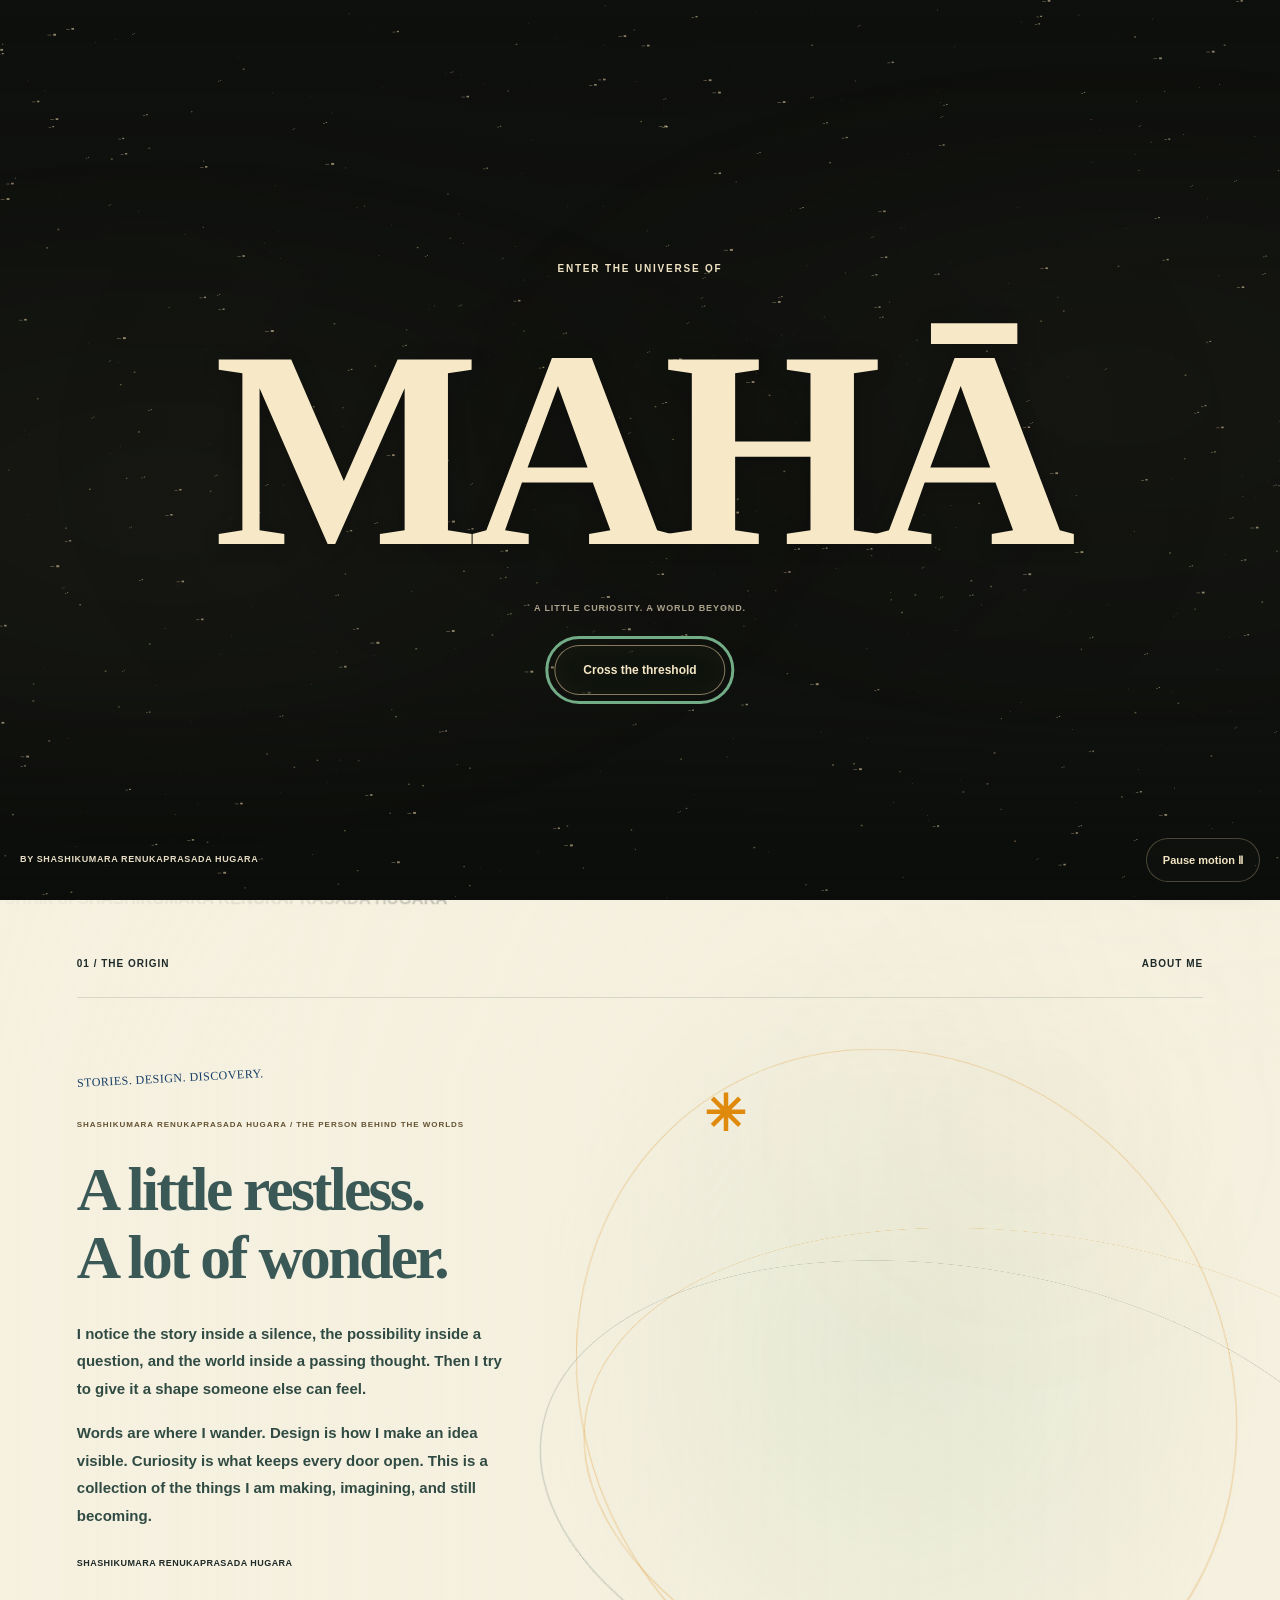
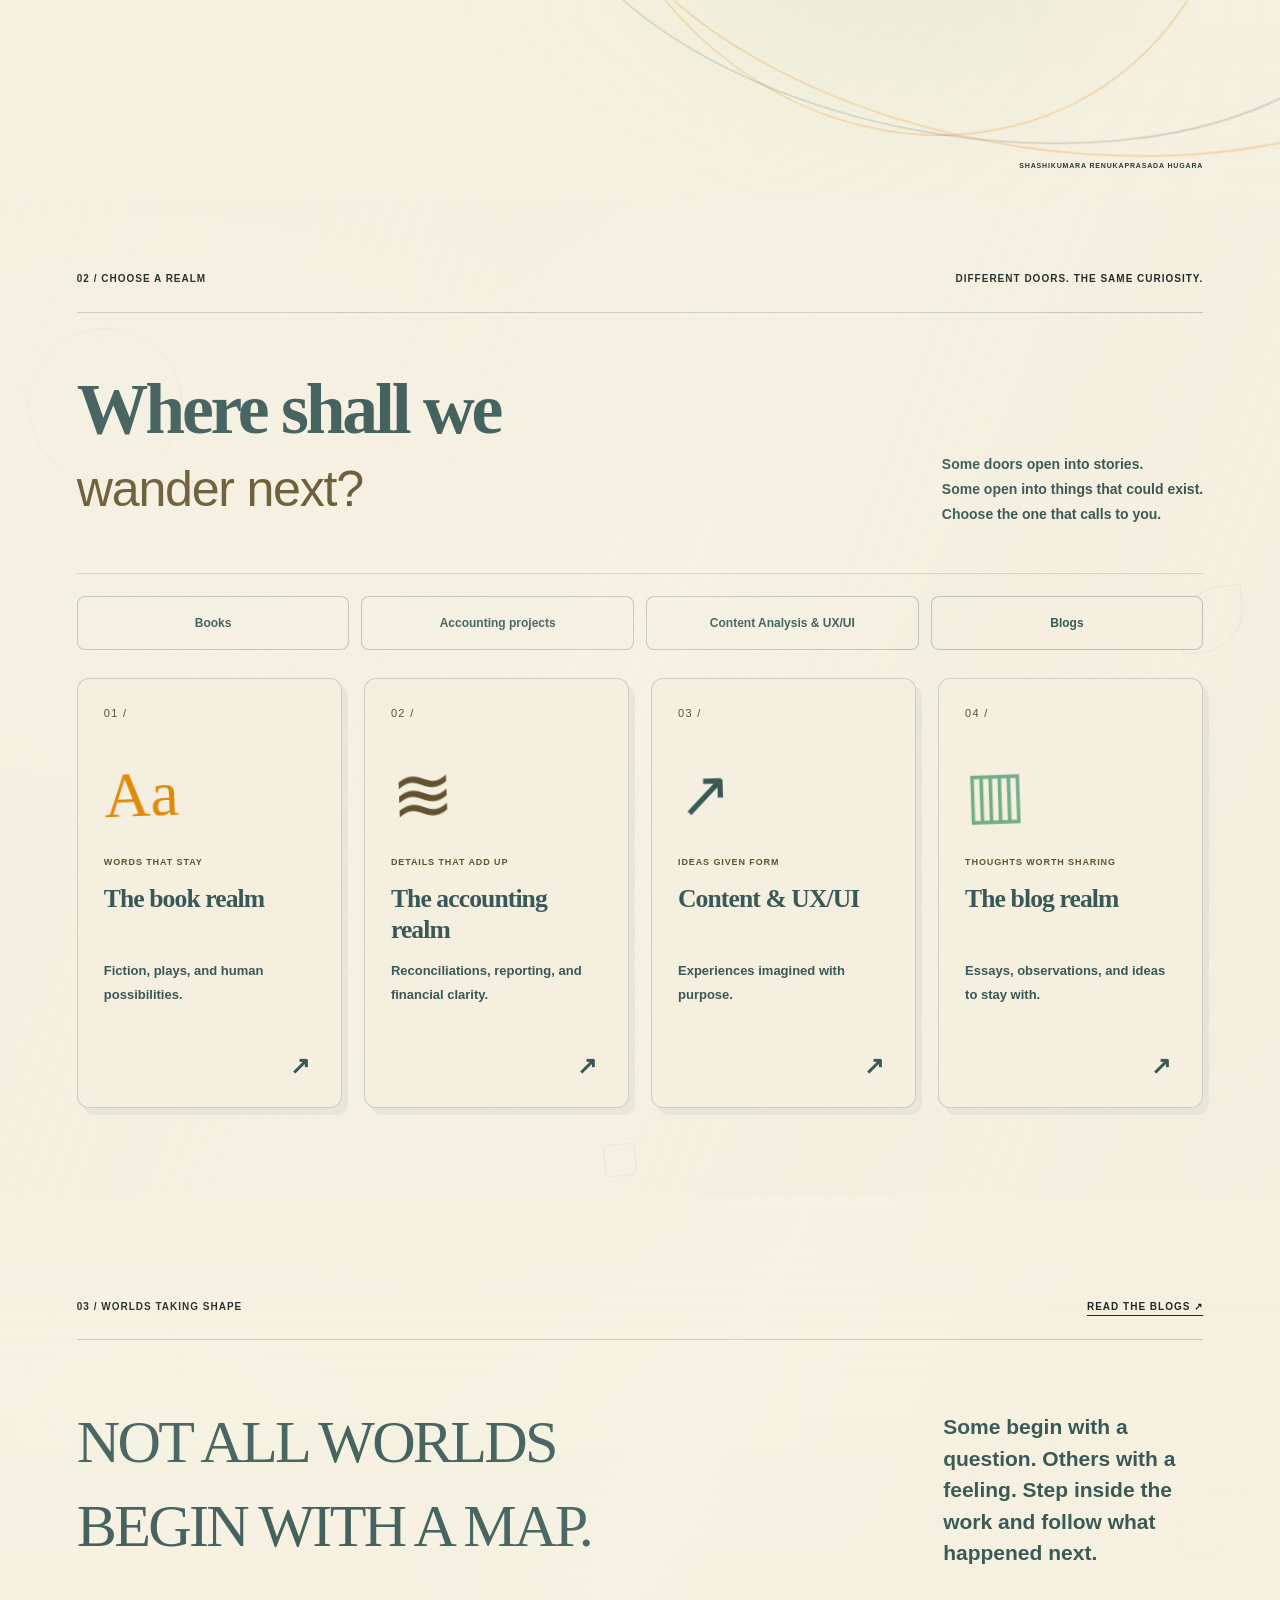
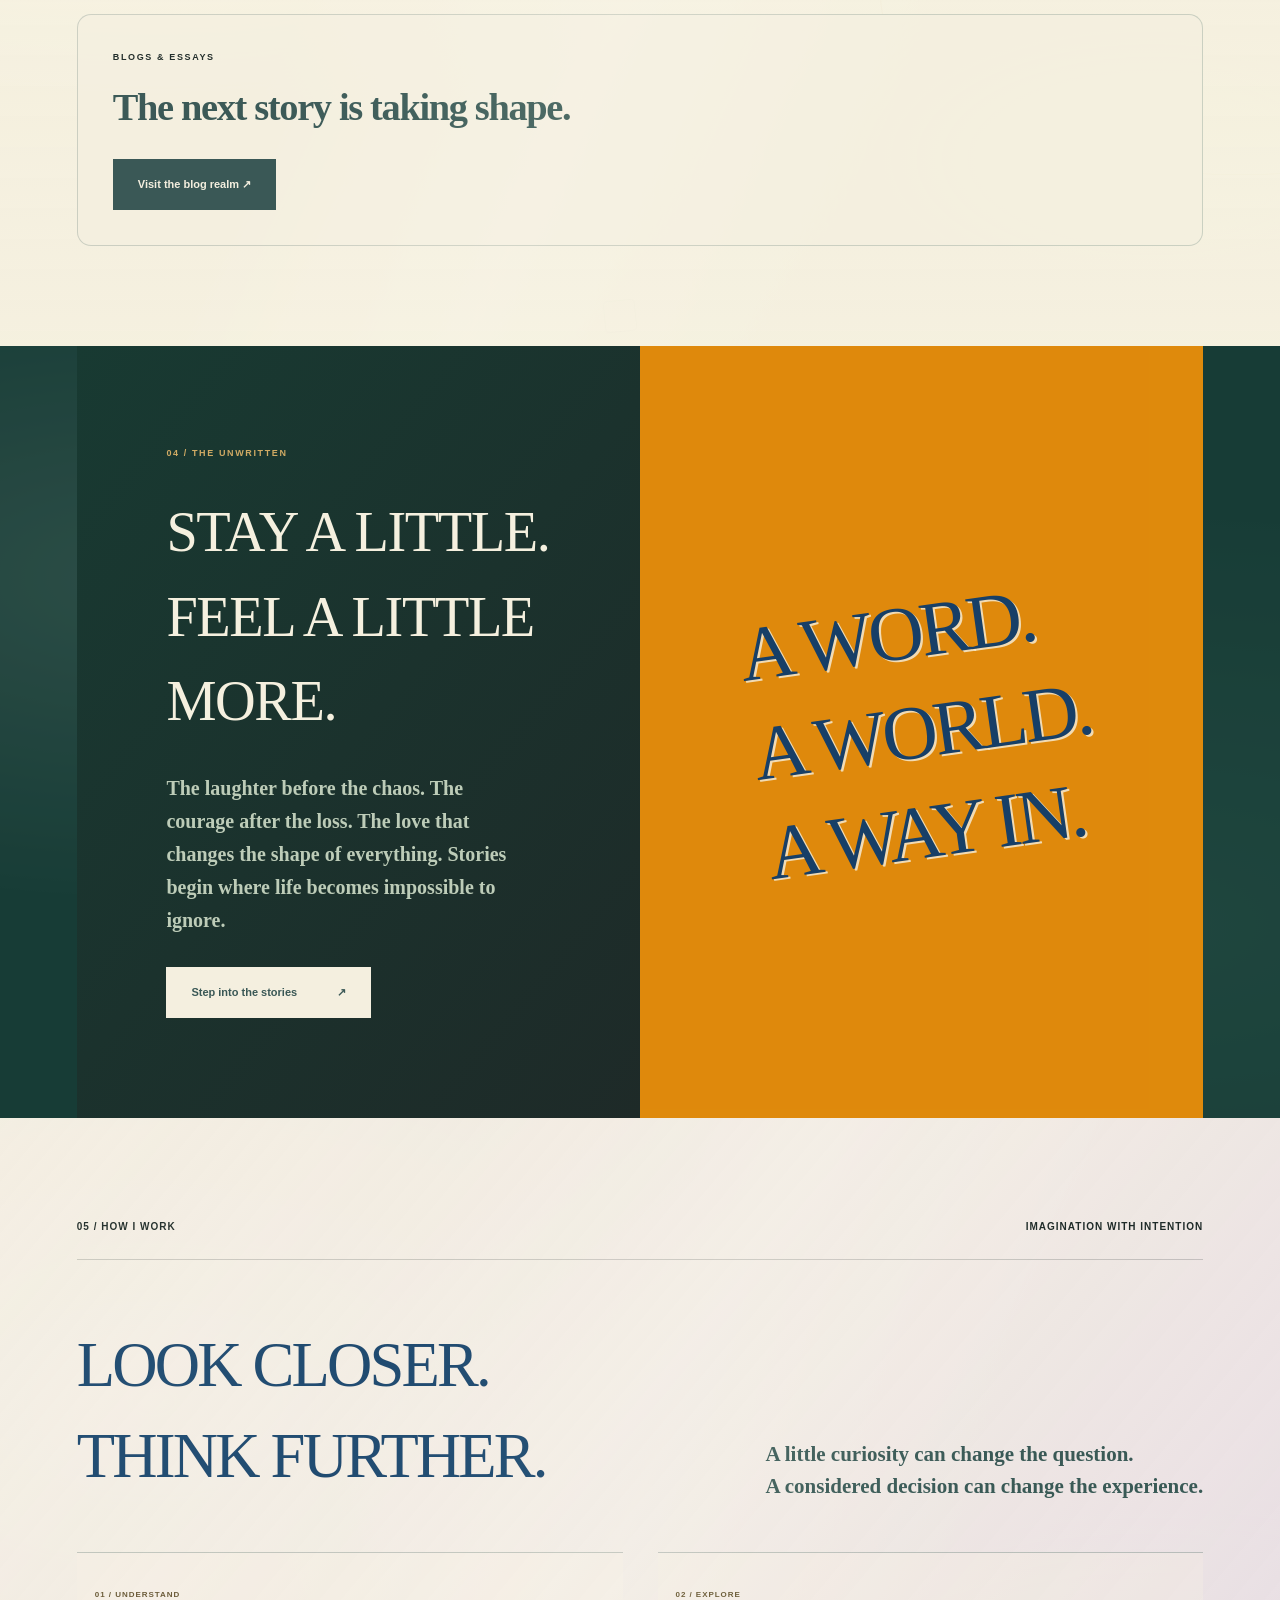
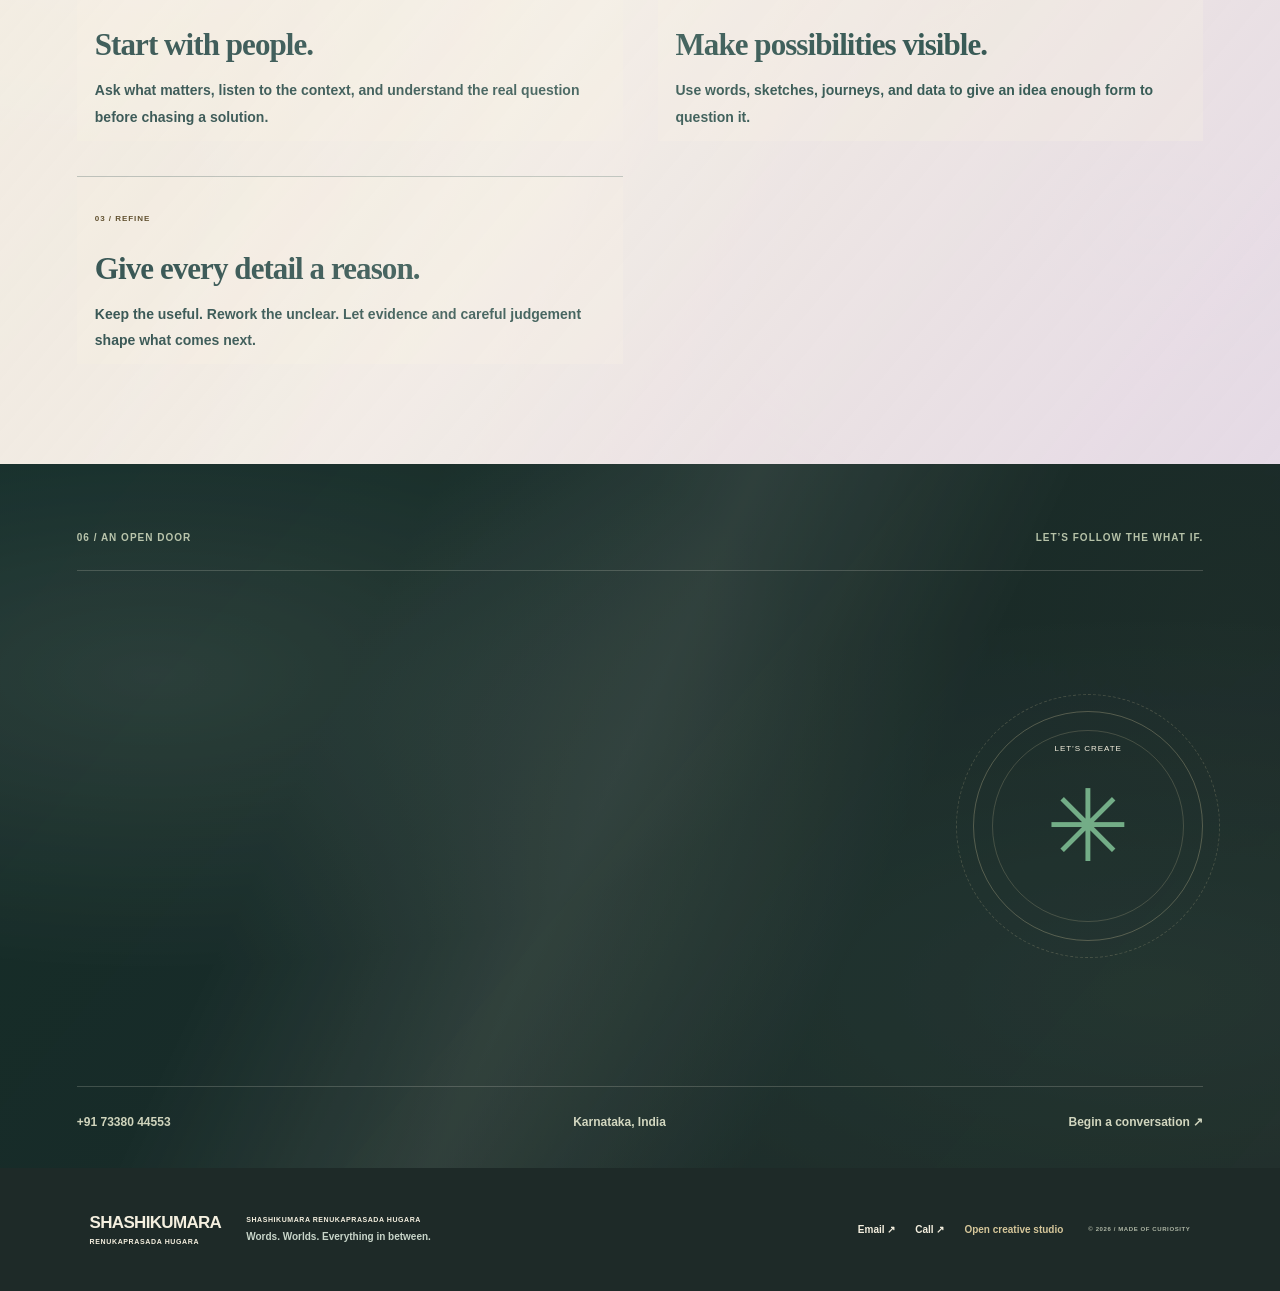
==== index.html @ 034eb995 "Upload my website" ====
<!doctype html><html lang="en"><head><meta charset="utf-8"><meta name="viewport" content="width=device-width,initial-scale=1"><title>SHASHIKUMARA RENUKAPRASADA HUGARA</title><meta name="description" content="Writing, product design and data explorations by SHASHIKUMARA RENUKAPRASADA HUGARA. Explore projects, fiction and the thinking behind them."><meta name="theme-color" content="#12282b"><meta property="og:title" content="SHASHIKUMARA RENUKAPRASADA HUGARA"><meta property="og:description" content="Stories, considered experiences, and a curious perspective. Explore the work of SHASHIKUMARA RENUKAPRASADA HUGARA."><meta property="og:type" content="website"><link rel="icon" href="assets/mark.svg" type="image/svg+xml"><link rel="stylesheet" href="style.css?v=30"><link rel="stylesheet" href="revision.css?v=30"><link rel="stylesheet" href="immersive.css?v=30"><link rel="stylesheet" href="cinematic.css?v=30"><link rel="stylesheet" href="art-direction.css?v=30"><link rel="preload" href="assets/Knewave-Regular.ttf" as="font" type="font/ttf" crossorigin><script src="data.js?v=30" defer></script><script src="app.js?v=30" defer></script><script src="immersive.js?v=30" defer></script><script src="cinematic.js?v=30" defer></script><script src="art-direction.js?v=30" defer></script><script type="application/ld+json">{"@context":"https://schema.org","@type":"Person","name":"Shashikumara Renukaprasada Hugara","email":"shashikumarrh9945@gmail.com","telephone":"+917338044553","address":{"@type":"PostalAddress","addressRegion":"Karnataka","addressCountry":"IN"},"knowsAbout":["Writing","Product design","Data analytics"]}</script><link rel="stylesheet" href="drift.css?v=30"><script src="drift.js?v=30" defer></script><link rel="stylesheet" href="requested-type.css?v=30"><link rel="stylesheet" href="responsive.css?v=30"><link rel="stylesheet" href="entry.css?v=30"><script src="page-motion.js?v=30" defer></script><link rel="stylesheet" href="accounting.css?v=30"><link rel="stylesheet" href="final-polish.css?v=30"></head><body data-view="home">
<section id="entrance" class="entry-screen" role="dialog" aria-modal="true" aria-labelledby="entrance-title"><div class="entry-art" data-image="entranceScene" aria-hidden="true"></div><div class="entry-shade" aria-hidden="true"></div><div class="entry-mist mist-left" aria-hidden="true"></div><div class="entry-mist mist-right" aria-hidden="true"></div><canvas id="sand-drift" aria-hidden="true"></canvas><div class="entry-copy"><p class="entry-eyebrow">ENTER THE UNIVERSE OF</p><div class="entry-title-stage"><h2 id="entrance-title">MAHĀ</h2></div><p class="entry-whisper">A LITTLE CURIOSITY. A WORLD BEYOND.</p><button id="enter-site" type="button">Cross the threshold</button></div><div class="entry-hud" hidden><button id="flight-skip" type="button">Skip entrance</button></div><div class="entry-footer"><span>BY SHASHIKUMARA RENUKAPRASADA HUGARA</span><button id="entrance-motion" type="button" aria-pressed="false">Pause motion</button></div></section><div class="journey-progress" aria-hidden="true"><i></i></div><a class="skip" href="#main">Skip to content</a>
<header class="navigation"><a class="brand personal-brand" href="./" aria-label="Shashikumara home"><span>SHASHIKUMARA</span><span>RENUKAPRASADA HUGARA</span></a><nav aria-label="Main navigation"><a href="./#origin">The origin</a><a href="work.html">Universe of work <span aria-hidden="true">↗</span></a><a href="./#gallery">My approach</a></nav><a class="nav-contact" href="mailto:shashikumarrh9945@gmail.com">Let’s create <span aria-hidden="true">↗</span></a><button class="menu-toggle" aria-label="Open navigation" aria-expanded="false">☰</button></header>
<main id="main">
<div id="home-view">
<section class="threshold personal-hero" aria-labelledby="hero-title"><div class="background-scene"><div class="background-layer hero-wave" data-image="waves" style="background-image:url(assets/blue-waves.webp)"></div><div class="background-layer hero-sun" data-image="sun" style="background-image:url(assets/blue-circle-transparent.webp)"></div><div class="hero-paper"></div><div class="sea-swell swell-a" aria-hidden="true"></div><div class="sea-swell swell-b" aria-hidden="true"></div><div class="sea-swell swell-c" aria-hidden="true"></div></div><div class="hero-topline"><span>THE CREATIVE PRACTICE OF</span><span>KARNATAKA, INDIA / OPEN TO POSSIBILITIES</span></div><div class="hero-title-wrap"><p class="eyebrow" data-text="heroEyebrow"></p><h1 id="hero-title"><span data-text="heroLine"></span><em data-text="heroItalic"></em></h1><p class="hero-note" data-text="heroNote"></p><div class="hero-actions"><a class="button" href="work.html">Explore my work <span aria-hidden="true">↗</span></a><a class="hero-about" href="#origin">The person behind it →</a></div></div><div class="hero-margin-note">WORDS. WORLDS.<br>EVERYTHING IN BETWEEN.</div><div class="hero-bottom"><p>A PERSONAL SPACE FOR IDEAS WITH PURPOSE.</p><button id="motion" aria-pressed="false">Pause motion Ⅱ</button><span>SCROLL TO DISCOVER ↓</span></div></section>
<div id="sections">
<section id="origin" class="origin section" data-section="origin"><div class="section-label"><span>01 / THE ORIGIN</span><span>ABOUT ME</span></div><div class="origin-grid"><figure class="portrait-composition reveal"><div class="portrait-disc"></div><div class="portrait-dream" aria-hidden="true"></div><div class="portrait-gloss" aria-hidden="true"></div><div class="portrait-prism" aria-hidden="true"></div><div class="portrait-aura" aria-hidden="true"></div><div class="portrait-screen-shade" aria-hidden="true"></div><div class="portrait-screen-glow" aria-hidden="true"></div><span class="portrait-coordinate" aria-hidden="true">STILL CURIOUS.<br>ALWAYS BECOMING.</span><div class="portrait-orbit orbit-a" aria-hidden="true"></div><div class="portrait-orbit orbit-b" aria-hidden="true"></div><span class="portrait-satellite satellite-a" aria-hidden="true">✳</span><picture class="portrait-responsive"><img data-image="portrait" src="assets/about-preview.webp" alt="Portrait of SHASHIKUMARA RENUKAPRASADA HUGARA" width="1733" height="907" loading="lazy"></picture><figcaption>SHASHIKUMARA RENUKAPRASADA HUGARA</figcaption></figure><div class="origin-copy reveal"><span class="origin-side-note" aria-hidden="true">STORIES. DESIGN. DISCOVERY.</span><p class="tiny">SHASHIKUMARA RENUKAPRASADA HUGARA / THE PERSON BEHIND THE WORLDS</p><h2 data-text="originTitle">One person.<br>Many possible worlds.</h2><p data-text="originBody"></p><p data-text="originSecond"></p><div class="signature">SHASHIKUMARA RENUKAPRASADA HUGARA</div></div></div></section>
<section id="portals" class="portals section" data-section="portals"><div class="scene-motes" aria-hidden="true"><i></i><i></i><i></i></div><div class="background-layer portal-scenery" data-image="categoryCanopy" style="background-image:url(assets/canopy-final.webp)" aria-hidden="true"></div><div class="section-label"><span>02 / CHOOSE A REALM</span><span>DIFFERENT DOORS. THE SAME CURIOSITY.</span></div><div class="portals-intro reveal"><h2>Where shall we<br><em>wander next?</em></h2><p>Some doors open into stories.<br>Some open into things that could exist.<br>Choose the one that calls to you.</p></div><nav class="accounting-breadcrumb category-navigation" aria-label="Project categories"><a href="books.html">Books</a><a href="accounting.html">Accounting projects</a><a href="content-analysis.html">Content Analysis & UX/UI</a><a href="blogs.html">Blogs</a></nav><div class="portal-grid"><a class="portal portal-words reveal" href="books.html"><span class="portal-no">01 /</span><span class="portal-glyph" aria-hidden="true">Aa</span><div><small>WORDS THAT STAY</small><h3>The book realm</h3><p>Fiction, plays, and human possibilities.</p></div><span class="portal-arrow" aria-hidden="true">↗</span></a><a class="portal portal-accounting reveal" href="accounting.html"><span class="portal-no">02 /</span><span class="portal-glyph" aria-hidden="true">≋</span><div><small>DETAILS THAT ADD UP</small><h3>The accounting realm</h3><p>Reconciliations, reporting, and financial clarity.</p></div><span class="portal-arrow" aria-hidden="true">↗</span></a><a class="portal portal-products reveal" href="content-analysis.html"><span class="portal-no">03 /</span><span class="portal-glyph" aria-hidden="true">↗</span><div><small>IDEAS GIVEN FORM</small><h3>Content & UX/UI</h3><p>Experiences imagined with purpose.</p></div><span class="portal-arrow" aria-hidden="true">↗</span></a><a class="portal portal-data reveal" href="blogs.html"><span class="portal-no">04 /</span><span class="portal-glyph" aria-hidden="true">▥</span><div><small>THOUGHTS WORTH SHARING</small><h3>The blog realm</h3><p>Essays, observations, and ideas to stay with.</p></div><span class="portal-arrow" aria-hidden="true">↗</span></a></div></section>
<section id="featured" class="featured section" data-section="featured"><div class="scene-motes" aria-hidden="true"><i></i><i></i><i></i></div><div class="background-layer feature-scenery" data-image="waves" style="background-image:url(assets/blue-waves.webp)" aria-hidden="true"></div><div class="scene-orbit" aria-hidden="true"></div><div class="section-label"><span>03 / WORLDS TAKING SHAPE</span><a href="blogs.html">READ THE BLOGS ↗</a></div><div class="featured-title reveal"><h2 data-text="workTitle"></h2><p data-text="workIntro"></p></div><div id="featured-grid" class="featured-grid"></div></section>
<section id="writing" class="writing section" data-section="writing"><div class="writing-text reveal"><p class="eyebrow">04 / THE UNWRITTEN</p><h2 data-text="writingTitle"></h2><p data-text="writingBody"></p><a class="button button-light" href="books.html">Step into the stories <span aria-hidden="true">↗</span></a></div><div class="writing-art" aria-hidden="true"><div class="background-layer writing-scenery" data-image="yellow" style="background-image:url(assets/yellow-lines.webp)"></div><div class="writing-words">A WORD.<br>A WORLD.<br>A WAY IN.</div></div></section>
<section id="gallery" class="gallery section practice" data-section="gallery"><div class="background-layer practice-scenery" data-image="purple" style="background-image:url(assets/purple-contours.webp)" aria-hidden="true"></div><div class="section-label"><span>05 / HOW I WORK</span><span>IMAGINATION WITH INTENTION</span></div><div class="gallery-title reveal"><h2>LOOK CLOSER.<br>THINK FURTHER.</h2><p>A little curiosity can change the question.<br>A considered decision can change the experience.</p></div><div class="practice-grid"><article><span>01 / UNDERSTAND</span><h3>Start with people.</h3><p>Ask what matters, listen to the context, and understand the real question before chasing a solution.</p></article><article><span>02 / EXPLORE</span><h3>Make possibilities visible.</h3><p>Use words, sketches, journeys, and data to give an idea enough form to question it.</p></article><article><span>03 / REFINE</span><h3>Give every detail a reason.</h3><p>Keep the useful. Rework the unclear. Let evidence and careful judgement shape what comes next.</p></article></div></section>
<section id="contact" class="contact section" data-section="contact"><div class="background-layer contact-scenery" data-image="green" style="background-image:url(assets/green-contours.webp)" aria-hidden="true"></div><div class="contact-light" aria-hidden="true"></div><div class="section-label"><span>06 / AN OPEN DOOR</span><span>LET’S FOLLOW THE WHAT IF.</span></div><div class="contact-main"><div class="reveal"><h2 data-text="contactTitle"></h2><p data-text="contactBody"></p><a class="contact-email" href="mailto:shashikumarrh9945@gmail.com">shashikumarrh9945@gmail.com <span aria-hidden="true">↗</span></a></div><div class="contact-compass" aria-hidden="true"><span>LET’S CREATE</span><i></i><b>✳</b></div></div><div class="contact-details"><a href="tel:+917338044553">+91 73380 44553</a><span>Karnataka, India</span><a href="mailto:shashikumarrh9945@gmail.com?subject=Let%27s%20create%20something">Begin a conversation ↗</a></div></section>
</div></div>
<div id="work-view" hidden><section class="work-intro section"><div class="scene-motes" aria-hidden="true"><i></i><i></i><i></i></div><div class="background-layer work-sky" data-image="purple" style="background-image:url(assets/purple-contours.webp)" aria-hidden="true"></div><div class="work-orbit" aria-hidden="true"></div><a class="back-link" href="./">← Back to the universe</a><p class="eyebrow">THE UNIVERSE OF WORK</p><h1>A constellation<br>of <em>possibilities.</em></h1><p>Follow an idea from its first question to the world it could become.</p><div class="filters" role="group" aria-label="Filter work"><button data-filter="all" aria-pressed="true">All work <span id="work-count">09</span></button><button data-filter="product" aria-pressed="false">Product & design</button><button data-filter="writing" aria-pressed="false">Writing & content</button><button data-filter="accounting" aria-pressed="false">Accounting</button><button data-filter="data" aria-pressed="false">Data</button></div><p class="work-status" role="status" id="work-status"></p></section><div class="work-field"><div class="background-layer work-landscape" data-image="green" style="background-image:url(assets/green-contours.webp)" aria-hidden="true"></div><div class="all-projects section" id="all-projects"></div></div><section class="work-outro section"><div class="scene-motes" aria-hidden="true"><i></i><i></i><i></i></div><div class="background-layer outro-scenery" data-image="waves" style="background-image:url(assets/blue-waves.webp)" aria-hidden="true"></div><p>EVERY FINISHED THING WAS ONCE A WHAT IF.</p><h2>What shall we<br><em>make next?</em></h2><a class="button" href="mailto:shashikumarrh9945@gmail.com">Let’s talk ↗</a></section></div>
</main>
<footer><a class="brand personal-brand" href="./"><span>SHASHIKUMARA</span><span>RENUKAPRASADA HUGARA</span></a><p>SHASHIKUMARA RENUKAPRASADA HUGARA<br><span>Words. Worlds. Everything in between.</span></p><div><a href="mailto:shashikumarrh9945@gmail.com">Email ↗</a><a href="tel:+917338044553">Call ↗</a><button id="studio-open">Open creative studio</button></div><small>© <span id="year">2026</span> / MADE OF CURIOSITY</small></footer>
<div class="studio-launch"><button id="edit-launch" aria-label="Open website editor">✳ <span>Creative studio</span></button></div>
<aside id="studio" hidden aria-labelledby="studio-title"><div class="studio-header"><div><small>YOUR PERSONAL EDITING SPACE</small><h2 id="studio-title">Creative studio</h2></div><button id="studio-close" aria-label="Close editor">×</button></div><p class="studio-note">Changes are saved in this browser only. Download the website ZIP to publish them everywhere. Visitors can only change their own local view.</p><div class="studio-tabs" role="group" aria-label="Editor controls"><button data-panel="accounting">Cards · add & edit</button><button data-panel="content" class="selected">Content</button><button data-panel="layout">Layout</button><button data-panel="style">Style</button></div><div class="studio-panel" data-panel-body="accounting" hidden><h3 id="cards-panel-title">Add & edit cards</h3><p>All cards for this page appear below. Edit each card’s link, cover and descriptions, then save. Export the website to publish your changes.</p><label>Add a card to<select id="new-card-realm"><option value="writing">Books</option><option value="accounting">Accounting projects</option><option value="content">Content analysis</option><option value="product">UX/UI & product design</option><option value="data">Data analysis</option><option value="blogs">Blogs</option></select></label><button type="button" class="studio-button strong" id="add-project-card">＋ Add card</button><div id="accounting-card-editors"></div></div><div class="studio-panel" data-panel-body="content"><h3>Write your world</h3><p>Click any outlined text on the page to edit it directly. Changes save when you finish editing.</p><h3>Replace an image</h3><p>Drop an image onto an outlined image, or select it below. JPG, PNG, WebP and GIF are accepted up to 8 MB; GIFs become still images.</p><label>Image to replace<select id="image-target"></select></label><div id="studio-drop" class="studio-drop">Drop an image here to replace the selected image or background.</div><label class="file-label">Choose a new image<input type="file" id="image-upload" accept="image/jpeg,image/png,image/webp,image/gif"></label><h3>Project details</h3><label>Choose project<select id="project-target"></select></label><div class="project-cover-editor"><img id="project-cover-preview" alt="Selected project cover"><label class="file-label">Upload cover image<input type="file" id="project-cover-upload" accept="image/jpeg,image/png,image/webp,image/gif"></label><div id="project-cover-drop" class="studio-drop" tabindex="0">Drop a cover image here, or use Upload cover image.</div></div><label>Project link<input id="project-url" type="url" inputmode="url" placeholder="https://your-project.netlify.app" maxlength="2048"></label><p class="studio-help">The cover opens this link when clicked. Leave it blank to open the project details.</p><label>Card label<input id="project-label" maxlength="150"></label><label>Project status<input id="project-status" maxlength="150"></label><label>Title<input id="project-title" maxlength="100"></label><label>Short description<textarea id="project-tagline" rows="2" maxlength="300"></textarea></label><label>Project description<textarea id="project-description" rows="4" maxlength="8000"></textarea></label><label>The thinking behind it<textarea id="project-decision" rows="4" maxlength="8000"></textarea></label><label>Where it stands<textarea id="project-next" rows="3" maxlength="8000"></textarea></label><button class="studio-button" id="save-project">Save card changes</button></div><div class="studio-panel" data-panel-body="layout" hidden><h3>Rearrange the journey</h3><p>Drag rows to change section order. The arrow buttons work on touch screens and with a keyboard. Hide a section without deleting it.</p><div id="section-sort"></div><h3>Rearrange projects</h3><div id="project-sort"></div></div><div class="studio-panel" data-panel-body="style" hidden><h3>The palette</h3><div class="colour-fields"><label>Ink<input type="color" data-colour="ink"></label><label>Ivory<input type="color" data-colour="cream"></label><label>Accent<input type="color" data-colour="accent"></label><label>Moss<input type="color" data-colour="moss"></label></div><label>Typography<select id="font-select"><option value="editorial">Brush × vintage serif × characterful sans</option><option value="modern">Modern sans × italic serif</option><option value="literary">Literary serif × humanist sans</option></select></label><button class="studio-button" id="reset-theme">Restore original palette</button></div><div class="studio-bottom"><p id="studio-status" role="status">Ready to make it yours.</p><button id="export-site" class="studio-button strong">Download edited website ZIP ↓</button><div><button id="export-json">Export settings</button><label class="import-label">Import settings<input id="import-json" type="file" accept="application/json,.json"></label></div><button id="reset-site">Reset this browser’s changes</button></div></aside>
<dialog id="project-dialog" aria-labelledby="project-dialog-title"><button class="dialog-close" aria-label="Close project">×</button><div id="project-dialog-body"></div></dialog>

<div id="toast" role="status"></div>
<noscript><style>#entrance{display:none}.reveal{opacity:1!important;transform:none!important}.studio-launch,#studio-open,#motion{display:none}</style><p class="noscript-note">JavaScript enables the project cards and local editing studio. The story and contact links remain available.</p></noscript>
</body></html>
---- style.css ----
:root{--ink:#12282b;--cream:#f4efdf;--accent:#c78d36;--moss:#718b64;--serif:Georgia,'Times New Roman',serif;--sans:'Segoe UI',Arial,sans-serif;--display:var(--serif);--line:color-mix(in srgb,var(--ink) 20%,transparent)}*{box-sizing:border-box}html{scroll-behavior:smooth;scroll-padding-top:25px}body{margin:0;background:var(--cream);color:var(--ink);font:15px/1.75 var(--sans);-webkit-font-smoothing:antialiased}body[data-font=modern]{--display:var(--sans)}body[data-font=literary]{--display:'Palatino Linotype',Palatino,Georgia,serif;--sans:Verdana,'Segoe UI',sans-serif}a{color:inherit;text-decoration:none}button,input,select,textarea{font:inherit}button{cursor:pointer}button,a,summary,input,textarea,select{-webkit-tap-highlight-color:transparent}button:focus-visible,a:focus-visible,input:focus-visible,select:focus-visible,textarea:focus-visible{outline:3px solid var(--accent);outline-offset:4px}button{color:inherit}img{display:block;max-width:100%}[hidden]{display:none!important}h1,h2,h3,p,figure{margin:0}h1,h2,h3{font-family:var(--display);font-weight:400;line-height:1.08;letter-spacing:-.05em}h2{font-size:clamp(38px,4.8vw,76px)}em{font-family:var(--serif);font-weight:400}p{white-space:pre-line}button{border:0}small{font-size:10px}.section{padding:100px 7vw}.section-label{display:flex;justify-content:space-between;gap:20px;font-size:9px;font-weight:650;letter-spacing:.15em;padding-bottom:24px;border-bottom:1px solid var(--line);margin-bottom:60px}.section-label a{text-decoration:underline;text-underline-offset:5px}.eyebrow,.tiny{font-size:9px;letter-spacing:.18em;font-weight:600}.skip{position:fixed;top:-100px;left:20px;z-index:200;background:var(--cream);color:var(--ink);padding:12px}.skip:focus{top:15px}.navigation{position:absolute;top:0;left:0;width:100%;z-index:15;display:flex;align-items:center;gap:35px;padding:32px 5vw;color:#f4efdf}.brand{font-family:var(--serif);font-size:30px;letter-spacing:-.065em;display:inline-flex;gap:12px;align-items:center;line-height:1}.brand-mark{font-size:27px;color:var(--accent);font-family:var(--sans)}.navigation nav{display:flex;gap:35px;margin:auto;font-size:11px}.navigation nav a{position:relative}.navigation nav a:after{content:'';position:absolute;height:1px;width:0;background:currentColor;bottom:-5px;left:0;transition:width .25s}.navigation nav a:hover:after{width:100%}.nav-contact{border-bottom:1px solid #ffffff70;padding-bottom:4px;font-size:11px;display:flex;gap:30px}.menu-toggle{display:none;background:none;color:inherit;font-size:24px}.threshold{position:relative;min-height:850px;height:100svh;max-height:1200px;background:#0c1a2a;color:#f4efdf;overflow:hidden;isolation:isolate}.threshold:after{content:'';position:absolute;inset:0;z-index:-1;background:radial-gradient(ellipse at 28% 35%,#152e39b0,transparent 65%),linear-gradient(90deg,#0b1928dd,#101c29aa 40%,#0b152166)}.hero-grain{position:absolute;inset:0;opacity:.13;background-image:url("data:image/svg+xml,%3Csvg viewBox='0 0 180 180' xmlns='http://www.w3.org/2000/svg'%3E%3Cfilter id='n'%3E%3CfeTurbulence type='fractalNoise' baseFrequency='.8' numOctaves='3' stitchTiles='stitch'/%3E%3C/filter%3E%3Crect width='100%25' height='100%25' opacity='.7' filter='url(%23n)'/%3E%3C/svg%3E");pointer-events:none;z-index:2}.hero-plate{position:absolute;width:48%;height:125%;object-fit:cover;right:5%;top:-10%;z-index:-2;opacity:.9;mix-blend-mode:screen;will-change:transform}.hero-hand{position:absolute;width:30%;height:72%;object-fit:cover;right:-6%;bottom:-2%;z-index:-1;opacity:.54;mix-blend-mode:screen;mask-image:linear-gradient(90deg,transparent,#000 35%,#000 70%,transparent);will-change:transform}.hero-topline{position:absolute;top:137px;left:7vw;right:7vw;display:flex;justify-content:space-between;font-size:8px;letter-spacing:.16em;opacity:.65}.hero-title-wrap{position:relative;padding:220px 7vw 0;z-index:3;max-width:900px}.hero-title-wrap .eyebrow{color:#d7ba82;margin-bottom:25px}.hero-title-wrap h1{font-size:clamp(42px,5.4vw,86px);line-height:1.12;max-width:790px;letter-spacing:-.055em}.hero-title-wrap h1 span,.hero-title-wrap h1 em{display:block}.hero-title-wrap h1 em{color:#d5b982}.hero-note{font-size:12px;line-height:1.9;color:#bcc6c7;max-width:310px;margin-top:25px}.enter-link{display:inline-flex;align-items:center;gap:18px;margin-top:30px;font-size:13px}.enter-icon{width:52px;height:52px;border:1px solid #c8b38a70;border-radius:50%;display:grid;place-items:center;font-size:24px;transition:transform .3s,background .3s}.enter-link:hover .enter-icon{transform:rotate(-45deg);background:#c78d3620}.enter-link small{font-size:6px;letter-spacing:.17em;color:#a7b0b6;display:block;margin-top:3px}.hero-name{position:absolute;left:6%;bottom:5%;font-family:var(--serif);font-size:clamp(110px,20vw,340px);letter-spacing:-.075em;line-height:.8;color:#f2ead8;z-index:2;pointer-events:none;text-shadow:0 10px 60px #06142230}.hero-name>span{display:inline-block;font-family:var(--sans);font-size:.48em;margin-left:.25em;vertical-align:15%;color:var(--accent);animation:rotate 60s linear infinite}.hero-bottom{position:absolute;bottom:22px;left:7vw;right:7vw;display:flex;justify-content:space-between;align-items:end;font-size:7px;letter-spacing:.13em;z-index:5}.hero-bottom p{font-size:6px;line-height:1.7;color:#b6bec1}.hero-bottom button{background:none;color:#c4c8cb;font-size:8px;padding:5px 10px;border:1px solid #ffffff30;border-radius:20px}.hero-orbits{position:absolute;width:680px;height:680px;top:14%;right:2%;z-index:0;pointer-events:none}.hero-orbits i{position:absolute;inset:0;border:1px solid #d9c48c22;border-radius:50%;transform:rotateX(40deg) rotateZ(20deg)}.hero-orbits i:nth-child(2){inset:13%;transform:rotateX(65deg) rotateZ(-40deg)}.hero-orbits i:nth-child(3){inset:28%;border-color:#d9c48c44}.orbit-word{position:absolute;right:6%;top:48%;writing-mode:vertical-rl;font-size:7px;letter-spacing:.5em;color:#b5a67d;animation:breathe 8s ease-in-out infinite}.origin{padding-top:105px;padding-bottom:105px}.origin-grid{display:grid;grid-template-columns:1fr 1fr;gap:8vw;align-items:center}.portrait-composition{position:relative;padding-bottom:30px}.portrait-composition img{width:100%;position:relative;z-index:1;object-fit:cover;border-radius:120px 120px 0 0;aspect-ratio:1.13}.portrait-composition figcaption{margin-top:16px;font-size:7px;letter-spacing:.14em;position:relative;z-index:1}.portrait-disc{position:absolute;inset:-25px 30px 45px -25px;border:1px solid var(--accent);border-radius:140px 140px 0 0;transform:rotate(-4deg)}.portrait-stamp{position:absolute;right:-25px;bottom:15px;width:100px;height:100px;border-radius:50%;background:var(--moss);color:var(--cream);display:grid;place-content:center;font:9px/1.7 var(--sans);letter-spacing:.08em;text-align:center;transform:rotate(-12deg);z-index:2}.origin-copy .tiny{color:var(--moss);margin-bottom:25px}.origin-copy h2{font-size:clamp(36px,4.2vw,65px);white-space:pre-line;margin-bottom:28px}.origin-copy>p:not(.tiny){font-size:12px;line-height:1.95;color:color-mix(in srgb,var(--ink) 75%,transparent);margin-bottom:16px}.signature{font:italic 28px var(--serif);margin-top:25px}.signature span{font:20px var(--sans);margin-left:15px;color:var(--accent)}.portals{background:#e8e5d5;padding-top:70px;padding-bottom:90px}.portals-intro{display:flex;justify-content:space-between;align-items:end;gap:40px;margin-bottom:45px}.portals-intro p{font-size:12px;color:#667064}.portal-grid{display:grid;grid-template-columns:repeat(3,1fr);gap:22px}.portal{min-height:410px;position:relative;border:1px solid #12282b20;overflow:hidden;isolation:isolate;display:flex;align-items:end;padding:27px;color:var(--ink);transition:transform .4s,box-shadow .4s}.portal:after{content:'';position:absolute;inset:0;background:linear-gradient(transparent 25%,#f4efdf 80%);z-index:-1}.portal img{position:absolute;inset:0;width:100%;height:100%;object-fit:cover;z-index:-2;transition:transform .7s}.portal:hover{transform:translateY(-8px);box-shadow:0 15px 25px #12282b14}.portal:hover img{transform:scale(1.06)}.portal-no{position:absolute;top:25px;left:25px;font:italic 18px var(--serif);background:#f4efdfd9;border-radius:50%;width:35px;height:35px;display:grid;place-items:center}.portal small{font-size:7px;letter-spacing:.15em}.portal h3{font-size:30px;margin:12px 0}.portal p{font-size:10px;max-width:190px}.portal-arrow{position:absolute;right:20px;bottom:28px;font-size:25px}.featured{background:var(--cream)}.featured-title{display:flex;justify-content:space-between;gap:50px;align-items:end;margin-bottom:45px}.featured-title h2{white-space:pre-line;max-width:690px}.featured-title p{max-width:230px;font-size:12px;color:#68736f}.featured-grid{display:grid;grid-template-columns:1fr 1fr;gap:30px}.work-card{min-width:0}.card-visual{display:block;width:100%;aspect-ratio:1.4;overflow:hidden;position:relative;background:#ded7c7;padding:0;border-radius:3px;text-align:left}.card-visual img{width:100%;height:100%;object-fit:cover;transition:transform .8s}.card-visual:hover img{transform:scale(1.05)}.card-arrow{position:absolute;bottom:18px;right:18px;border-radius:50%;width:40px;height:40px;display:grid;place-items:center;background:var(--cream);color:var(--ink);font-size:23px}.card-info{display:flex;justify-content:space-between;gap:15px;align-items:start;padding-top:20px}.card-label{font-size:7px;letter-spacing:.12em;color:var(--moss);font-weight:650}.card-title{font-size:29px;margin-top:11px;text-align:left;background:none;padding:0;font-family:var(--display);letter-spacing:-.04em;line-height:1.2}.card-tagline{font-size:11px;color:#73756c;margin-top:8px}.card-status{font-size:8px;max-width:105px;text-align:right;color:#777c70;line-height:1.5;margin-top:3px}.writing{padding:0;display:grid;grid-template-columns:1fr 1fr;min-height:660px;background:var(--ink);color:var(--cream)}.writing-text{padding:95px 6vw 90px 7vw;align-self:center}.writing-text .eyebrow{color:#c9b47a}.writing-text h2{font-size:clamp(35px,4.3vw,65px);white-space:pre-line;line-height:1.18;margin:28px 0}.writing-text>p:not(.eyebrow){max-width:320px;color:#bac5b8;font-size:12px}.button{display:inline-flex;align-items:center;justify-content:space-between;gap:40px;padding:15px 24px;background:var(--ink);color:var(--cream);font-size:11px;border:1px solid transparent;transition:transform .2s}.button:hover{transform:translateY(-3px)}.button-light{background:var(--cream);color:var(--ink);margin-top:30px}.writing-art{position:relative;overflow:hidden;min-height:550px}.writing-art img{width:100%;height:100%;position:absolute;object-fit:cover}.writing-art:after{content:'';position:absolute;inset:0;background:linear-gradient(transparent 50%,#12282b99)}.writing-art-ring{position:absolute;inset:12%;border:1px solid #f4efdf80;border-radius:50%;transform:rotateX(40deg);z-index:1}.writing-art-label{position:absolute;bottom:40px;left:40px;font-size:8px;letter-spacing:.16em;line-height:1.8;z-index:1}.gallery-title{display:flex;justify-content:space-between;align-items:end;gap:40px;margin-bottom:45px}.gallery-title p{font-size:12px;color:#6b756a}.atlas-grid{display:grid;grid-template-columns:1.1fr .85fr 1fr;grid-auto-rows:230px;gap:18px}.atlas-frame{position:relative;overflow:hidden;background:#e0d8c5;padding:0;cursor:zoom-in}.atlas-frame:first-child{grid-row:span 2}.atlas-frame:nth-child(4){grid-row:span 2}.atlas-frame img{height:100%;width:100%;object-fit:cover;transition:transform .7s}.atlas-frame:hover img{transform:scale(1.05)}.atlas-frame span{position:absolute;bottom:13px;left:15px;background:#f4efdfde;font-size:8px;padding:4px 9px;letter-spacing:.04em}.palette-strip{display:flex;align-items:center;gap:30px;padding-top:30px}.palette-strip img{width:190px;height:30px;object-fit:cover}.palette-strip span{font-size:7px;letter-spacing:.16em;color:#7c7d6a}.contact{background:#ded8bd;padding-top:65px;padding-bottom:35px}.contact-main{display:flex;align-items:center;justify-content:space-between;gap:50px}.contact h2{white-space:pre-line;font-size:clamp(42px,5.6vw,85px)}.contact-main p{font-size:12px;max-width:350px;margin-top:25px;color:#697060}.contact-email{display:inline-flex;gap:25px;align-items:center;border-bottom:1px solid var(--ink);padding-bottom:9px;font-size:clamp(12px,1.6vw,22px);margin-top:30px;word-break:break-all}.contact-email span{font-size:28px}.contact-compass{width:230px;height:230px;border:1px solid #12282b44;border-radius:50%;display:grid;place-items:center;position:relative;flex-shrink:0}.contact-compass:after{content:'';position:absolute;inset:18px;border:1px solid #12282b33;border-radius:50%}.contact-compass>span{position:absolute;top:32px;font:13px var(--serif);letter-spacing:.1em}.contact-compass b{font-size:100px;font-weight:400;color:var(--moss);line-height:1;animation:rotate 50s linear infinite}.contact-compass i{position:absolute;inset:-18px;border:1px dashed #12282b30;border-radius:50%;animation:rotate 90s linear infinite}.contact-details{display:flex;justify-content:space-between;gap:20px;border-top:1px solid #12282b30;margin-top:65px;padding-top:25px;font-size:10px}footer{background:var(--ink);color:var(--cream);padding:45px 7vw;display:flex;align-items:center;gap:40px}footer .brand span{color:var(--accent)}footer p{font-size:7px;letter-spacing:.08em;line-height:1.9}footer p>span{font-size:10px;letter-spacing:0;color:#b8c1b3}footer>div{display:flex;gap:20px;margin-left:auto;font-size:10px}footer button{background:none;color:#d5c69a;font-size:10px;padding:0}footer small{font-size:6px;letter-spacing:.1em;color:#aeb6a5}.studio-launch{position:fixed;bottom:20px;right:20px;z-index:35}.studio-launch>button{display:flex;align-items:center;gap:10px;background:var(--cream);color:var(--ink);border:1px solid var(--ink);padding:11px 16px;border-radius:30px;box-shadow:0 5px 20px #0002;font-size:15px}.studio-launch span{font-size:10px}.reveal{opacity:1;transform:none}.enhanced .reveal{opacity:0;transform:translateY(22px);transition:opacity .8s,transform .8s}.enhanced .reveal.visible{opacity:1;transform:none}.motion-paused *,.motion-paused *:before,.motion-paused *:after{animation-play-state:paused!important;scroll-behavior:auto!important}.motion-paused .reveal{opacity:1!important;transform:none!important;transition:none!important}.work-intro{padding-top:160px;padding-bottom:40px;background:var(--ink);color:var(--cream)}body[data-view=work] .navigation{background:var(--ink)}.back-link{font-size:10px;color:#c3c6ad;display:inline-block;margin-bottom:35px}.work-intro h1{font-size:clamp(50px,7.5vw,115px);margin:25px 0}.work-intro>p:not(.eyebrow){font-size:12px;color:#c0c9b8}.filters{display:flex;gap:10px;flex-wrap:wrap;margin-top:45px}.filters button{background:transparent;color:var(--cream);border:1px solid #f4efdf50;border-radius:25px;padding:10px 18px;font-size:10px}.filters button[aria-pressed=true]{background:var(--cream);color:var(--ink);border-color:var(--cream)}.filters button>span{margin-left:10px;font-size:8px}.work-status{font-size:9px!important;margin-top:20px}.all-projects{display:grid;grid-template-columns:1fr 1fr;gap:55px 30px;padding-top:55px}.all-projects .work-card:nth-child(3n){grid-column:1/-1;display:grid;grid-template-columns:1.25fr 1fr;gap:40px;align-items:center}.all-projects .work-card:nth-child(3n) .card-visual{aspect-ratio:1.8}.all-projects .work-card:nth-child(3n) .card-info{display:block}.all-projects .work-card:nth-child(3n) .card-title{font-size:45px}.all-projects .work-card:nth-child(3n) .card-status{text-align:left;max-width:none;margin-top:20px}.work-outro{text-align:center;border-top:1px solid var(--line)}.work-outro>p{font-size:8px;letter-spacing:.18em}.work-outro h2{margin:25px 0}.work-outro .button{margin-top:10px}dialog{color:var(--ink);background:var(--cream);border:0;width:min(980px,calc(100% - 30px));padding:0;max-height:92svh;box-shadow:0 30px 100px #0007}dialog::backdrop{background:#081a24db;backdrop-filter:blur(8px)}.dialog-close{position:sticky;top:12px;float:right;margin:12px 12px -52px 0;width:36px;height:36px;border-radius:50%;background:var(--cream);color:var(--ink);font-size:26px;z-index:2;box-shadow:0 2px 10px #0002}#project-dialog-body>img{width:100%;aspect-ratio:1.9;object-fit:cover}.project-modal-copy{padding:35px 50px 50px}.project-modal-copy .eyebrow{font-size:8px;color:var(--moss)}.project-modal-copy h2{font-size:48px;margin:20px 0}.project-modal-copy h3{font-size:28px;margin:30px 0 15px}.project-modal-copy p{font-size:13px;line-height:1.9}.project-modal-copy .modal-status{font-size:10px;padding:12px 0;margin:20px 0;border-block:1px solid var(--line);color:#6a776d}.project-modal-copy .button{margin-top:25px}#image-dialog{background:#101d23;padding:20px;width:min(1050px,calc(100% - 25px));color:#f4efdf}#image-dialog-img{max-height:78svh;width:100%;object-fit:contain}#image-dialog-caption{font-size:11px;margin-top:15px;text-align:center}.noscript-note{padding:20px;font-size:12px}#studio{position:fixed;top:0;right:0;width:370px;max-width:100%;height:100svh;background:#fcfaf5;color:#182b2d;z-index:70;box-shadow:-15px 0 60px #0003;overflow:auto;font-family:'Segoe UI',sans-serif;line-height:1.6;border-left:1px solid #ddd}.studio-header{display:flex;gap:20px;justify-content:space-between;align-items:center;padding:25px 22px 15px}.studio-header small{font-size:7px;letter-spacing:.12em}.studio-header h2{font:29px Georgia,serif;letter-spacing:-.04em;margin-top:6px}.studio-header button{background:none;font-size:28px}.studio-note{padding:0 22px 20px;font-size:10px;color:#6b756e;white-space:normal}.studio-tabs{display:flex;border-block:1px solid #d8ddd5;position:sticky;top:0;background:#fcfaf5;z-index:2}.studio-tabs button{flex:1;background:none;font-size:11px;padding:12px}.studio-tabs button.selected{background:#e7ebdf;font-weight:700}.studio-panel{padding:10px 22px 25px}.studio-panel h3{font:20px Georgia,serif;margin:20px 0 10px;letter-spacing:-.03em}.studio-panel p{font-size:10px;color:#65736b;margin-bottom:15px;white-space:normal}.studio-panel label{font-size:10px;display:block;margin-top:15px}.studio-panel input:not([type=color]),.studio-panel select,.studio-panel textarea{width:100%;background:white;border:1px solid #bfc7bc;border-radius:4px;font-size:12px;padding:9px;margin-top:6px;color:#182b2d}.studio-panel input[type=color]{display:block;width:100%;height:40px;margin-top:7px;border:1px solid #c9cec1;background:white}.file-label input{font-size:10px!important}.studio-button{padding:11px 15px;background:#e7ebdf;border:1px solid #c3cbbd;color:#182b2d;font-size:11px;border-radius:4px;margin-top:15px}.studio-button.strong{background:#183533;color:#fcfaf5;width:100%;border-color:#183533}.colour-fields{display:grid;grid-template-columns:1fr 1fr;gap:0 15px}.studio-bottom{padding:20px 22px 30px;border-top:1px solid #d3dbce}.studio-bottom>p{font-size:10px;color:#526d58}.studio-bottom>div{display:flex;gap:20px;justify-content:space-between;margin-top:18px}.studio-bottom>div button,.import-label{background:none;font-size:10px;text-decoration:underline;padding:0;cursor:pointer}.import-label input{display:none}#reset-site{font-size:9px;color:#84543c;text-decoration:underline;background:none;margin-top:22px;padding:0}.sort-row{display:flex;align-items:center;gap:6px;background:white;border:1px solid #d0d7c9;padding:10px 8px;font-size:10px;margin:7px 0;border-radius:4px;cursor:grab}.sort-row .handle{font-size:16px;color:#7c8b75}.sort-row .sort-name{flex:1}.sort-row button{font-size:12px;background:#eef0e8;padding:3px 6px;border-radius:3px}.sort-row input{width:auto!important;margin:0!important}.sort-row.drag-over{border:2px dashed #73805c}.editing [data-text]{outline:1px dashed #ba8c38;outline-offset:5px;cursor:text;min-height:1em}.editing [data-image]{outline:2px dashed #ba8c38;outline-offset:-5px}.editing .project-card{outline:1px dashed #ba8c3860}.drop-active{outline:5px solid #e2b148!important;filter:brightness(1.1)}#toast{position:fixed;bottom:25px;left:50%;transform:translateX(-50%) translateY(25px);max-width:90vw;background:#142f2d;color:#fcfaf5;padding:12px 22px;font-size:12px;border-radius:25px;z-index:100;opacity:0;pointer-events:none;transition:opacity .2s,transform .2s}#toast.on{opacity:1;transform:translateX(-50%) translateY(0)}@keyframes rotate{to{rotate:360deg}}@keyframes breathe{50%{opacity:.4}}@media(min-width:1700px){.section{padding-inline:max(7vw,calc((100vw - 1500px)/2))}.hero-title-wrap{padding-top:250px}.hero-name{bottom:7%}}@media(max-width:1100px){.navigation nav{gap:23px}.hero-title-wrap{padding-top:230px}.hero-title-wrap h1{font-size:65px}.hero-name{font-size:23vw;bottom:8%}.hero-plate{width:65%;right:-5%}.hero-hand{width:35%}.hero-orbits{right:-15%;width:600px;height:600px}.origin-grid{gap:6vw}.portal{min-height:350px;padding:20px}.portal h3{font-size:25px}.portal p{font-size:9px;max-width:140px}.featured-title h2{font-size:50px}.featured-title p{max-width:190px}.writing-text{padding:70px 5vw}.writing-text h2{font-size:48px}.contact-compass{width:180px;height:180px}.contact-compass b{font-size:75px}footer{gap:25px}footer>div{gap:12px}}@media(max-width:740px){.section{padding:65px 24px}.section-label{font-size:7px;letter-spacing:.1em;margin-bottom:35px;padding-bottom:18px}.section-label>span:last-child{max-width:120px;text-align:right}.navigation{padding:25px 24px;gap:20px}.brand{font-size:27px}.navigation nav{display:none;position:absolute;top:75px;left:16px;right:16px;background:#132b32;border:1px solid #b6b49d40;padding:25px;flex-direction:column;gap:22px;font-size:12px}.navigation nav.open{display:flex}.nav-contact{font-size:10px;margin-left:auto;gap:12px}.menu-toggle{display:block}.threshold{height:100svh;min-height:820px;max-height:980px}.hero-topline{top:110px;left:24px;right:24px;font-size:6px}.hero-topline span:last-child{max-width:120px;text-align:right;line-height:1.7}.hero-title-wrap{padding:190px 24px 0;max-width:600px}.hero-title-wrap h1{font-size:clamp(35px,9.7vw,65px)}.hero-title-wrap .eyebrow{font-size:7px;margin-bottom:23px}.hero-note{font-size:11px;max-width:235px;margin-top:23px}.enter-link{margin-top:25px;font-size:12px;gap:13px}.enter-icon{width:45px;height:45px;font-size:21px}.enter-link small{font-size:5px}.hero-plate{width:100%;right:-34%;opacity:.65;height:115%;top:8%}.hero-hand{width:65%;height:55%;right:-20%;bottom:0;opacity:.5}.hero-orbits{width:450px;height:450px;right:-55%;top:25%}.hero-name{font-size:27vw;left:5%;bottom:13%}.hero-name>span{margin-left:.15em}.hero-bottom{left:24px;right:24px;bottom:23px;font-size:6px;gap:15px}.hero-bottom p{font-size:5px;max-width:155px}.hero-bottom>span{display:none}.hero-bottom button{font-size:7px;padding:6px 9px}.origin-grid{display:flex;flex-direction:column;gap:45px}.portrait-composition{width:90%;align-self:start;margin-left:12px}.portrait-composition img{border-radius:95px 95px 0 0}.portrait-stamp{width:85px;height:85px;font-size:8px;right:-15px;bottom:0}.origin-copy h2{font-size:43px}.origin-copy .tiny{font-size:7px}.origin-copy>p:not(.tiny){font-size:12px}.portals-intro{display:block}.portals-intro h2{font-size:47px}.portals-intro p{font-size:11px;margin-top:23px}.portal-grid{display:block}.portal{min-height:310px;margin-bottom:16px}.portal h3{font-size:32px}.portal p{font-size:11px;max-width:230px}.portal-arrow{font-size:28px;right:24px}.portal img{object-position:center 25%}.portal:after{background:linear-gradient(transparent 10%,#f4efdf 85%)}.featured-title{display:block}.featured-title h2{font-size:41px}.featured-title p{font-size:11px;max-width:270px;margin-top:25px}.featured-grid{display:block}.featured-grid .work-card{margin-bottom:35px}.card-visual{aspect-ratio:1.25}.card-title{font-size:28px}.card-status{font-size:7px;max-width:85px}.card-label{font-size:6px}.card-tagline{font-size:10px}.writing{padding:0;display:flex;flex-direction:column}.writing-text{padding:65px 24px}.writing-text h2{font-size:43px}.writing-text>p:not(.eyebrow){font-size:12px}.writing-art{min-height:440px}.writing-art-label{font-size:7px;left:25px;bottom:25px}.gallery-title{display:block}.gallery-title h2{font-size:43px}.gallery-title p{font-size:11px;margin-top:25px}.atlas-grid{grid-template-columns:1fr 1fr;grid-auto-rows:180px;gap:12px}.atlas-frame:first-child{grid-row:span 2}.atlas-frame:nth-child(4){grid-row:span 1}.atlas-frame:nth-child(5){grid-row:span 2}.atlas-frame span{font-size:7px;left:8px;bottom:8px}.palette-strip{gap:15px;flex-wrap:wrap}.palette-strip img{width:160px}.palette-strip span{font-size:6px}.contact h2{font-size:47px}.contact-main{display:block}.contact-main p{font-size:11px}.contact-email{font-size:13px;gap:12px}.contact-compass{width:120px;height:120px;margin:50px auto 0}.contact-compass b{font-size:48px}.contact-compass>span{top:15px;font-size:9px}.contact-compass:after{inset:10px}.contact-compass i{inset:-12px}.contact-details{margin-top:45px;font-size:9px;flex-wrap:wrap;justify-content:start;gap:15px 25px}.contact-details>a:last-child{width:100%}footer{padding:35px 24px;flex-wrap:wrap;gap:25px}footer .brand{width:100%}footer p{font-size:6px}footer>div{width:100%;margin:0;gap:25px;font-size:10px}footer small{font-size:6px}.studio-launch{bottom:15px;right:15px}.studio-launch button{padding:9px 13px}.studio-launch span{font-size:9px}.work-intro{padding-top:130px;padding-bottom:25px}.work-intro h1{font-size:60px}.work-intro>p:not(.eyebrow){font-size:11px}.filters{gap:7px;margin-top:28px}.filters button{font-size:9px;padding:8px 12px}.all-projects{display:block;padding-top:35px}.all-projects .work-card{margin-bottom:38px}.all-projects .work-card:nth-child(3n){display:block}.all-projects .work-card:nth-child(3n) .card-title{font-size:28px}.all-projects .work-card:nth-child(3n) .card-info{display:flex}.all-projects .work-card:nth-child(3n) .card-visual{aspect-ratio:1.25}.all-projects .work-card:nth-child(3n) .card-status{max-width:85px;text-align:right;margin-top:3px}.work-outro>p{font-size:6px}.work-outro h2{font-size:48px}.project-modal-copy{padding:25px}.project-modal-copy h2{font-size:36px}.project-modal-copy p{font-size:12px}#project-dialog-body>img{aspect-ratio:1.3}.project-modal-copy h3{font-size:25px}#studio{width:min(370px,95vw)}}@media(prefers-reduced-motion:reduce){html:not(.motion-enabled){scroll-behavior:auto}html:not(.motion-enabled) *,html:not(.motion-enabled) *:before,html:not(.motion-enabled) *:after{animation:none!important;transition:none!important}html:not(.motion-enabled) .enhanced .reveal{opacity:1;transform:none}}
---- revision.css ----
@font-face{font-family:Knewave;src:url('assets/Knewave-Regular.ttf') format('truetype');font-style:normal;font-weight:400;font-display:swap}
body.entrance-active{overflow:hidden}
.signature{font:700 11px/1.8 var(--sans);letter-spacing:.07em;max-width:330px}.studio-drop{border:2px dashed #9cae98;border-radius:6px;padding:20px 12px;text-align:center;font:11px/1.8 'Segoe UI',sans-serif;background:#f1f4eb;color:#415741;margin-top:15px}
:root{--ink:#1e2a28;--cream:#f5f0df;--accent:#df8a0d;--moss:#73ad87;--display:Knewave,'Arial Black',sans-serif;--serif:Georgia,serif;--pointer-x:0px;--pointer-y:0px}
body{overflow-x:hidden}body[data-font=editorial]{--display:Knewave,'Arial Black',sans-serif}body[data-font=modern]{--display:'Arial Black','Segoe UI',sans-serif}body[data-font=literary]{--display:Georgia,serif}h1,h2,h3{letter-spacing:-.035em}.navigation{color:var(--ink);padding-top:28px}.navigation nav{font-size:11px;font-weight:650}.nav-contact{border-color:var(--ink)}.personal-brand{display:flex;flex-direction:column;align-items:flex-start;gap:5px;font-family:var(--sans);font-size:15px;letter-spacing:.035em;font-weight:800;line-height:1.15}.personal-brand>span:last-child{font-size:8px;font-weight:650;letter-spacing:.14em}.personal-hero{background:var(--cream);color:var(--ink);min-height:830px;height:100svh;max-height:1100px}.personal-hero:after{display:none}.background-scene{position:absolute;inset:0;z-index:-1;overflow:hidden}.background-layer{position:absolute;inset:-25px;background-size:cover;background-position:center;pointer-events:none;transform:translate3d(var(--pointer-x),var(--pointer-y),0) scale(1.06);will-change:transform}.hero-wave{top:48%;bottom:-15%;background-position:center bottom;opacity:.84;animation:wave-drift 20s ease-in-out infinite}.hero-sun{left:48%;right:-10%;top:8%;bottom:25%;background-size:cover;background-position:center;mix-blend-mode:multiply;opacity:.8;animation:sun-drift 26s ease-in-out infinite}.hero-paper{position:absolute;inset:0;background:linear-gradient(90deg,#f5f0df 4%,#f5f0dfed 31%,#f5f0df20 65%,transparent),linear-gradient(#f5f0df 2%,transparent 70%)}.hero-title-wrap{max-width:none;padding-top:230px;position:relative;z-index:2}.hero-title-wrap h1{max-width:1050px;font-size:clamp(48px,7.1vw,112px);line-height:1.14;letter-spacing:-.025em}.hero-title-wrap h1 em{font-family:var(--sans);font-style:normal;font-size:.25em;line-height:1.5;letter-spacing:.14em;font-weight:750;color:#3a5856;margin-top:20px}.hero-title-wrap .eyebrow{color:#625231;font-size:9px;margin-bottom:22px}.hero-note{color:#3a5856;font-size:14px;line-height:1.8;max-width:390px;margin-top:28px}.hero-topline{color:#3a5856;opacity:1;font-size:8px;top:145px}.hero-actions{display:flex;gap:30px;align-items:center;margin-top:32px}.hero-actions .button{background:var(--ink);color:var(--cream);padding:16px 24px}.hero-about{font-size:11px;font-weight:650;text-decoration:underline;text-underline-offset:5px}.hero-margin-note{position:absolute;bottom:19%;right:8%;font-family:var(--display);font-size:25px;line-height:1.5;transform:rotate(-8deg);color:#f5f0df;text-shadow:0 2px 5px #1e2a2855;z-index:1}.hero-bottom{font-size:7px;letter-spacing:.12em}.hero-bottom p{color:#f5f0df;font-size:7px}.hero-bottom button{background:#f5f0dfe8;color:var(--ink);border-color:#f5f0df;font-size:9px}.hero-bottom>span{color:#f5f0df}.origin{background:var(--cream)}.origin-copy h2{font-size:clamp(37px,3.8vw,60px);line-height:1.27}.origin-copy .tiny{line-height:1.9;color:#3a5856}.origin-copy>p:not(.tiny){font-size:13px}.portrait-composition img{border-radius:4px;aspect-ratio:1.12;object-fit:contain;background:#eaeae5;filter:none}.portrait-disc{border-radius:4px;inset:-14px 14px 30px -14px;transform:rotate(-3deg);border:2px solid var(--accent)}.portrait-stamp{background:var(--accent);color:var(--ink);font-weight:750}.portals{position:relative;isolation:isolate;background:#dce8d6;overflow:hidden}.portal-scenery{opacity:.27;background-size:900px;z-index:-2;animation:contour-drift 28s ease-in-out infinite}.portals:before{content:'';position:absolute;inset:0;background:#f5f0df98;z-index:-1}.portals-intro h2{font-size:clamp(42px,4.9vw,72px);line-height:1.17}.portals-intro h2 em{font-family:var(--display);font-style:normal;color:#3a5856}.portal-grid{gap:24px}.portal{background:var(--cream);border:1px solid #1e2a2825;min-height:370px;padding:25px;box-shadow:8px 8px 0 #3a585613}.portal:after{display:none}.portal-no{background:none;top:25px;left:25px;font:10px var(--sans);width:auto;letter-spacing:.1em}.portal-glyph{position:absolute;top:80px;left:25px;font:70px var(--display);color:var(--accent)}.portal-products .portal-glyph{color:#3a5856}.portal-data .portal-glyph{color:#73ad87}.portal h3{font:27px/1.2 var(--display);margin:13px 0}.portal p{font-size:11px;max-width:210px}.featured-title h2{font-size:clamp(37px,4.2vw,62px);line-height:1.22}.card-title{font-family:var(--sans);font-size:28px;font-weight:750;letter-spacing:-.05em}.card-info{gap:20px}.card-label{color:#3a5856;font-size:8px}.card-tagline{font-size:12px}.card-status{font-size:9px}.writing{background:var(--ink);min-height:600px}.writing-text{position:relative;z-index:2}.writing-text h2{font-size:clamp(37px,4.2vw,65px);line-height:1.28}.writing-text p:not(.eyebrow){font-size:13px}.writing-art{background:var(--accent);position:relative;isolation:isolate;min-height:560px}.writing-art:after{display:none}.writing-scenery{background-size:cover;opacity:.8;z-index:-2;animation:stripe-drift 24s ease-in-out infinite}.writing-art:before{content:'';position:absolute;inset:0;background:#df8a0d22;z-index:-1}.writing-words{font:clamp(42px,5.2vw,80px)/1.55 var(--display);color:var(--ink);height:100%;display:flex;align-items:center;justify-content:center;white-space:pre-line;position:relative;transform:rotate(-7deg);text-shadow:2px 2px #f5f0df80}.practice{position:relative;isolation:isolate;overflow:hidden;background:var(--cream)}.practice-scenery{z-index:-2;opacity:.16;background-size:1000px;animation:contour-drift 32s ease-in-out infinite}.practice:after{content:'';position:absolute;inset:0;background:linear-gradient(90deg,#f5f0dfed,#f5f0df90);z-index:-1}.practice .gallery-title h2{font-size:clamp(39px,4.5vw,68px);line-height:1.3}.practice-grid{display:grid;grid-template-columns:repeat(3,1fr);gap:35px;margin-top:50px}.practice-grid article{border-top:1px solid var(--ink);padding-top:22px}.practice-grid article>span{font-size:8px;letter-spacing:.12em;color:#625231}.practice-grid h3{font-family:var(--sans);font-weight:700;letter-spacing:-.03em;font-size:22px;margin:20px 0 14px;line-height:1.3}.practice-grid p{font-size:12px;line-height:1.9;color:#3a5856}.contact{background:#c18c40;color:var(--ink)}.contact h2{font-size:clamp(43px,5.7vw,85px);line-height:1.3}.contact-main p{color:#243834;font-size:13px}.contact-compass{border-color:#1e2a2880}.contact-compass b{color:#3a5856}.contact-compass span{font-family:var(--sans);font-size:8px;letter-spacing:.12em}.contact-details{font-weight:650}.contact-email{font-weight:650}footer .personal-brand{color:var(--cream);font-size:14px}footer .personal-brand span{color:var(--cream)}footer .personal-brand>span:last-child{font-size:7px}footer p>span{color:#c8d5c9}.work-intro h1{font:clamp(48px,6vw,90px)/1.25 var(--display)}.work-intro h1 em{font-family:var(--display);font-style:normal;color:#df8a0d}.work-intro .eyebrow{color:#df8a0d}.work-outro h2{line-height:1.3}.work-outro h2 em{font:inherit}.project-modal-copy h2{font-family:var(--sans);font-weight:800;font-size:42px}.project-modal-copy h3{font-family:var(--sans);font-weight:700;font-size:24px}.all-projects .work-card:nth-child(3n) .card-title{font-size:37px}#studio h2,#studio h3{font-family:'Segoe UI',sans-serif;font-weight:650}body[data-view=work] .navigation{color:var(--cream)}.entrance{position:fixed;inset:0;z-index:120;background:#14241d;color:#f5f0df;display:grid;place-items:center;overflow:hidden;isolation:isolate;transition:opacity .65s,visibility .65s}.entrance-bg{z-index:-3;background-size:cover;background-position:center;animation:entrance-drift 30s ease-in-out infinite;filter:saturate(.8)}.entrance-shade{position:absolute;inset:0;background:radial-gradient(ellipse,#12291c96,#102119d4 65%,#0d1b16e8);z-index:-2}.entrance-orbit{position:absolute;width:min(70vw,750px);height:min(70vw,750px);border:1px solid #f5f0df30;border-radius:50%;z-index:-1;transform:rotateX(45deg);animation:orbit-turn 40s linear infinite}.entrance-orbit:after{content:'';position:absolute;inset:35px;border:1px solid #df8a0d50;border-radius:50%}.entrance-top{position:absolute;top:38px;left:6vw;right:6vw;display:flex;justify-content:space-between;font-size:8px;letter-spacing:.18em}.entrance-copy{text-align:center;padding:35px 24px}.entrance-copy>p:first-child{font-size:10px;letter-spacing:.24em}.entrance-copy h2{font-family:Knewave,'Arial Black',sans-serif;font-size:clamp(95px,20vw,280px);line-height:1.3;margin:15px 0;color:#f5f0df;text-shadow:3px 6px #0c1a1840}.entrance-rule{width:50px;height:2px;background:#df8a0d;margin:10px auto 25px}.entrance-description{font-size:12px;line-height:1.9;max-width:300px;margin:auto;color:#d5decf}.entrance-copy button{display:inline-flex;justify-content:space-between;align-items:center;gap:40px;background:#f5f0df;color:#1e2a28;padding:16px 26px;border:1px solid #f5f0df;border-radius:50px;font-size:12px;margin-top:30px}.entrance-copy button:hover{background:#df8a0d;border-color:#df8a0d;transform:translateY(-3px)}.entrance-bottom{position:absolute;bottom:30px;left:24px;right:24px;text-align:center;font-size:7px;letter-spacing:.15em}.entrance.leaving{opacity:0;visibility:hidden;pointer-events:none}.entrance .background-layer{pointer-events:none}.editing .background-layer{pointer-events:auto;outline:2px dashed #df8a0d!important;outline-offset:-5px}.motion-paused .background-layer{animation:none!important;}@keyframes wave-drift{0%,100%{transform:translate3d(var(--pointer-x),var(--pointer-y),0) scale(1.06)}50%{transform:translate3d(calc(var(--pointer-x) - 18px),calc(var(--pointer-y) + 10px),0) scale(1.10)}}@keyframes sun-drift{0%,100%{transform:translate3d(var(--pointer-x),var(--pointer-y),0) rotate(-3deg) scale(1.08)}50%{transform:translate3d(calc(var(--pointer-x) + 15px),calc(var(--pointer-y) - 10px),0) rotate(3deg) scale(1.1)}}@keyframes contour-drift{50%{transform:translate3d(calc(var(--pointer-x) - 20px),calc(var(--pointer-y) + 15px),0) scale(1.08)}}@keyframes stripe-drift{50%{transform:translate3d(18px,-10px,0) scale(1.08) rotate(2deg)}}@keyframes entrance-drift{50%{transform:translate3d(var(--pointer-x),var(--pointer-y),0) scale(1.16) rotate(2deg)}}@keyframes orbit-turn{to{rotate:360deg}}@media(max-width:1100px){.navigation nav{gap:20px}.navigation{gap:20px}.personal-brand{font-size:13px}.personal-brand>span:last-child{font-size:7px}.hero-title-wrap h1{font-size:8.2vw}.hero-title-wrap{padding-top:245px}.hero-title-wrap h1 em{font-size:.24em}.hero-margin-note{font-size:21px;bottom:17%;right:7%}.origin-copy h2{font-size:42px}.portal h3{font-size:23px}.portal p{font-size:10px}.writing-text h2{font-size:43px}footer{flex-wrap:wrap}footer small{margin-left:auto}}@media(max-width:740px){.navigation{padding:24px;gap:15px}.personal-brand{font-size:11px;gap:5px}.personal-brand>span:last-child{font-size:6px;letter-spacing:.08em}.nav-contact{font-size:9px;gap:10px}.navigation nav{color:var(--cream)}.personal-hero{min-height:790px;max-height:1000px}.hero-title-wrap{padding:230px 24px 0}.hero-title-wrap h1{font-size:clamp(30px,8.2vw,65px);line-height:1.3;letter-spacing:-.025em}.hero-title-wrap h1 em{font-size:.30em;letter-spacing:.09em;max-width:330px;line-height:1.7;margin-top:20px}.hero-title-wrap .eyebrow{font-size:7px;line-height:1.8;max-width:270px}.hero-note{font-size:12px;max-width:290px;margin-top:22px}.hero-topline{top:125px;left:24px;right:24px;font-size:6px}.hero-topline span:last-child{max-width:130px}.hero-sun{left:25%;right:-30%;top:9%;bottom:25%;opacity:.65}.hero-wave{top:60%;bottom:-10%;opacity:.9}.hero-paper{background:linear-gradient(90deg,#f5f0dfec,#f5f0df9c 60%,#f5f0df28),linear-gradient(#f5f0df 4%,transparent 85%)}.hero-actions{gap:20px;flex-wrap:wrap;margin-top:25px}.hero-actions .button{font-size:10px;padding:13px 18px;gap:20px}.hero-about{font-size:10px}.hero-margin-note{font-size:19px;bottom:13%;right:8%;text-align:right}.hero-bottom{gap:15px;bottom:20px}.hero-bottom p{font-size:6px;max-width:155px}.hero-bottom button{font-size:7px}.origin-copy h2{font-size:37px}.origin-copy .tiny{font-size:7px}.origin-copy>p:not(.tiny){font-size:12px}.portals-intro h2{font-size:43px}.portal{min-height:310px;padding:25px}.portal-glyph{font-size:58px;top:62px}.portal h3{font-size:28px}.portal p{font-size:11px;max-width:230px}.portal-grid{gap:18px}.featured-title h2{font-size:36px}.writing-text h2{font-size:37px}.writing-text{padding:65px 24px}.writing-art{min-height:400px}.writing-words{font-size:55px;line-height:1.6;min-height:400px}.practice .gallery-title h2{font-size:37px}.practice-grid{grid-template-columns:1fr;gap:28px;margin-top:35px}.practice-grid h3{font-size:23px;margin:15px 0 12px}.practice-grid p{font-size:12px;max-width:380px}.contact h2{font-size:42px}.contact-main p{font-size:12px}.contact-email{font-size:12px}.contact-compass{margin-top:45px}.contact-compass>span{font-size:6px}.work-intro h1{font-size:48px}.all-projects .work-card:nth-child(3n) .card-title{font-size:28px}.card-title{font-size:25px}.card-label{font-size:7px}.card-tagline{font-size:11px}.card-status{font-size:8px}footer .personal-brand{font-size:13px;width:100%}footer .personal-brand>span:last-child{font-size:7px}footer small{margin-left:0}.entrance-top{top:28px;left:24px;right:24px;font-size:6px;letter-spacing:.1em}.entrance-copy>p:first-child{font-size:7px;letter-spacing:.15em}.entrance-copy h2{font-size:25vw;margin:25px 0}.entrance-description{font-size:11px;max-width:245px}.entrance-copy button{font-size:11px;padding:14px 23px;gap:30px}.entrance-bottom{font-size:5px;line-height:1.8}.entrance-orbit{width:110vw;height:110vw}.project-modal-copy h2{font-size:30px}}
@media(prefers-reduced-motion:reduce){html:not(.motion-enabled) .background-layer,html:not(.motion-enabled) .entrance-orbit{animation:none!important;}html:not(.motion-enabled) .entrance{transition:none!important}}
---- immersive.css ----
@font-face{font-family:DMSerif;src:url('assets/DMSerifDisplay.ttf') format('truetype');font-weight:400;font-display:swap}@font-face{font-family:BodoniWorld;src:url('assets/BodoniModa.ttf') format('truetype');font-weight:400 900;font-display:swap}@font-face{font-family:Bricolage;src:url('assets/BricolageGrotesque.ttf') format('truetype');font-weight:200 800;font-display:swap}
:root{--sans:Bricolage,'Segoe UI',sans-serif;--serif:DMSerif,Georgia,serif}body,button,input,select,textarea{font-family:var(--sans)}body{font-size:16px}body[data-font=editorial]{--display:Knewave,'Arial Black',sans-serif;--sans:Bricolage,'Segoe UI',sans-serif;--serif:DMSerif,Georgia,serif}body[data-font=modern]{--display:Bricolage,'Arial Black',sans-serif;--serif:BodoniWorld,Georgia,serif}body[data-font=literary]{--display:DMSerif,Georgia,serif;--serif:BodoniWorld,Georgia,serif}.personal-brand{font-family:Bricolage,sans-serif;font-weight:800}.personal-brand>span:first-child{font-size:17px;letter-spacing:-.04em}.personal-brand>span:last-child{font-size:9px;letter-spacing:.09em}.hero-title-wrap h1{font-size:clamp(43px,6.8vw,108px);line-height:1.25}.hero-title-wrap h1 em{font-family:DMSerif,Georgia,serif;letter-spacing:.025em;font-size:.29em;font-weight:400}.hero-note{font-size:15px;line-height:1.9}.origin-copy h2,.portals-intro h2,.featured-title h2,.practice .gallery-title h2{font-family:DMSerif,Georgia,serif;letter-spacing:-.045em;line-height:1.15;font-size:clamp(43px,5vw,78px)}.portals-intro h2 em{font-family:Knewave,sans-serif;letter-spacing:-.025em;font-size:.8em}.origin-copy>p:not(.tiny){font-size:14px;line-height:1.95}.signature{font-family:Bricolage,sans-serif;font-size:11px}.portal h3{font-family:DMSerif,Georgia,serif;font-size:34px;line-height:1.12}.portal p{font-family:Bricolage,sans-serif;font-size:12px}.card-title{font-family:DMSerif,Georgia,serif;font-size:34px;font-weight:400;letter-spacing:-.03em}.card-label,.card-status,.card-tagline{font-family:Bricolage,sans-serif}.card-tagline{font-size:12px}.writing-text h2{font-family:Knewave,sans-serif;letter-spacing:-.025em;line-height:1.45}.writing-words{font-family:DMSerif,Georgia,serif;font-size:clamp(50px,6.8vw,105px);line-height:1.3}.practice-grid h3{font-family:DMSerif,Georgia,serif;font-weight:400;font-size:29px}.practice-grid p{font-size:13px}.contact h2{font-family:Knewave,sans-serif;font-size:clamp(44px,5.5vw,82px);line-height:1.4}.work-intro h1{font-family:DMSerif,Georgia,serif;font-size:clamp(55px,8vw,120px);line-height:1.1}.work-intro h1 em{font-family:DMSerif,Georgia,serif;font-style:italic}.work-outro h2{font-family:DMSerif,Georgia,serif}.project-modal-copy h2{font-family:DMSerif,Georgia,serif;font-weight:400}.project-modal-copy h3{font-family:DMSerif,Georgia,serif;font-size:30px;font-weight:400}.project-modal-copy p{font-size:14px}.hero-topline,.section-label,.eyebrow,.tiny{font-family:Bricolage,sans-serif}.journey-progress{position:fixed;left:0;top:0;right:0;height:2px;z-index:100;pointer-events:none}.journey-progress i{display:block;width:100%;height:100%;background:var(--accent);transform:scaleX(var(--journey,0));transform-origin:left}.entrance{background:#071b1a;perspective:900px}.entrance-bg{opacity:.22;filter:saturate(.45) hue-rotate(20deg);animation:deep-space-drift 40s ease-in-out infinite}.entrance-shade{background:radial-gradient(ellipse at 50% 46%,#0b3331aa,transparent 50%),linear-gradient(145deg,#061412e8,#081f20c9 45%,#07131ee8)}#space-track{position:absolute;inset:0;width:100%;height:100%;z-index:-1;pointer-events:none}.cosmic-haze{position:absolute;pointer-events:none;width:70vw;height:70vw;border-radius:50%;filter:blur(70px);opacity:.21;z-index:-1;mix-blend-mode:screen}.haze-one{top:-40%;right:-25%;background:radial-gradient(circle,#73ad8770,#225c5f30 40%,transparent 70%);animation:nebula-shift 28s ease-in-out infinite}.haze-two{bottom:-55%;left:-30%;background:radial-gradient(circle,#c18c4077,#22475955 42%,transparent 70%);animation:nebula-shift 34s ease-in-out infinite reverse}.entrance-orbit{border-color:#e1bc7433;box-shadow:0 0 80px #73ad8709,inset 0 0 80px #73ad8708;transform:rotateX(60deg) rotateZ(-25deg);width:min(85vw,1050px);height:min(85vw,1050px)}.entrance-orbit:after{border-color:#73ad8744;inset:60px}.entrance-copy{z-index:2;transform:perspective(900px) rotateY(calc(var(--track-x,0)*3deg)) rotateX(calc(var(--track-y,0)*-3deg));transition:transform .12s linear}.entrance-copy>p:first-child{font-family:Bricolage,sans-serif;color:#d7d9bb;font-size:10px;letter-spacing:.27em}.entrance-copy h2{font-family:BodoniWorld,Georgia,serif;font-size:clamp(110px,23vw,350px);font-weight:800;font-optical-sizing:auto;font-stretch:condensed;line-height:1.04;letter-spacing:-.07em;margin:25px 0 20px;transform:scaleX(.79);color:#f5f0df;text-shadow:0 0 1px #fff,0 0 30px #e7d2a325,0 20px 80px #0008;position:relative}.entrance-copy h2:after{content:'';position:absolute;left:12%;right:8%;bottom:5%;height:1px;background:linear-gradient(90deg,transparent,#e4ba6f,transparent);opacity:.3}.entrance-description{font-family:DMSerif,Georgia,serif;font-size:17px;line-height:1.7;color:#d7ddcf;max-width:330px}.entrance-rule{background:linear-gradient(90deg,#df8a0d,#e1ce9e,#73ad87);width:65px;margin-bottom:25px}.entrance-copy button{font-family:Bricolage,sans-serif;letter-spacing:.025em;background:#f5f0df0b;color:#f5f0df;border-color:#e4c58b90;backdrop-filter:blur(10px);padding:17px 28px;box-shadow:0 0 30px #c18c4008;transition:background .3s,box-shadow .3s,transform .3s}.entrance-copy button:hover{color:#1e2a28;background:#e6c489;box-shadow:0 0 45px #c18c4030;transform:translateY(-3px)}.entrance-bottom{display:flex;justify-content:space-between;align-items:center;left:6vw;right:6vw;font-family:Bricolage,sans-serif;color:#a6bcb0;font-size:7px;letter-spacing:.13em}.entrance-bottom button{font-size:8px;color:#c5cfbb;padding:6px 11px;border:1px solid #ffffff25;border-radius:25px;background:transparent}.cosmic-coordinate{position:absolute;font-family:Bricolage,sans-serif;font-size:7px;letter-spacing:.3em;color:#c9c5a177;z-index:0;pointer-events:none}.coordinate-one{top:32%;left:7%;writing-mode:vertical-rl}.coordinate-two{bottom:28%;right:7%;writing-mode:vertical-rl}.entrance-top{color:#d6d3bbaa;font-family:Bricolage,sans-serif}.entrance.warp .entrance-copy{transform:translateZ(80px) scale(1.07);transition:transform .65s ease-in}.personal-hero{overflow:hidden}.hero-wave{animation:ocean-field 24s ease-in-out infinite;background-size:cover}.hero-sun{animation:sun-orbit 32s ease-in-out infinite;opacity:.75}.sea-swell{position:absolute;width:150%;height:50%;border-radius:45% 55% 0 0;left:-25%;bottom:-25%;transform-origin:center;pointer-events:none;z-index:0}.swell-a{border-top:1px solid #f5f0df90;background:linear-gradient(#f5f0df10,transparent);animation:swell 18s ease-in-out infinite}.swell-b{bottom:-23%;border-top:1px solid #73ad8777;animation:swell 23s ease-in-out infinite reverse}.swell-c{bottom:-20%;border-top:1px solid #c18c4060;animation:swell 28s ease-in-out infinite;opacity:.6}.hero-margin-note{font-family:DMSerif,Georgia,serif;font-size:31px;line-height:1.25}.portrait-composition{padding:30px 0 35px;perspective:900px;isolation:isolate;transform-style:preserve-3d}.portrait-composition img{border-radius:140px 140px 8px 8px;aspect-ratio:1.25;width:100%;object-fit:contain;background:#f5f0df;position:relative;z-index:3;box-shadow:0 25px 50px #1e2a2812;transform:rotateY(calc(var(--portrait-x,0)*7deg)) rotateX(calc(var(--portrait-y,0)*-5deg)) translateZ(15px);transition:transform .16s ease-out;will-change:transform}.portrait-aura{position:absolute;inset:12% -7% 10%;border-radius:50%;background:radial-gradient(circle,#73ad8730,#df8a0d13 45%,transparent 70%);z-index:-1;animation:aura-pulse 9s ease-in-out infinite}.portrait-disc{inset:15px 14px 45px -16px;border-radius:150px 150px 8px 8px;transform:rotate(-4deg);animation:portrait-frame 13s ease-in-out infinite;z-index:0}.portrait-orbit{position:absolute;inset:5% -7% 13%;border:1px solid #3a585644;border-radius:50%;z-index:4;pointer-events:none}.orbit-a{transform:rotateX(60deg) rotateZ(-30deg);animation:portrait-orbit 28s linear infinite}.orbit-b{inset:10% -12% 10%;border-color:#c18c4055;transform:rotateX(60deg) rotateZ(45deg);animation:portrait-orbit 39s linear infinite reverse}.portrait-satellite{position:absolute;z-index:5;display:grid;place-items:center;pointer-events:none}.satellite-a{top:1%;right:2%;font-family:Knewave,sans-serif;font-size:48px;color:#df8a0d;animation:rotate 35s linear infinite}.satellite-b{bottom:16%;left:-5%;border-radius:50%;width:44px;height:44px;background:#3a5856;color:#f5f0df;font-size:22px;animation:satellite-drift 8s ease-in-out infinite}.portrait-stamp{bottom:15px;right:-20px;z-index:6;width:95px;height:95px;background:#73ad87;color:#1e2a28;font-family:Bricolage,sans-serif;font-size:8px;line-height:1.6;box-shadow:0 10px 20px #1e2a2814;animation:stamp-tilt 12s ease-in-out infinite}.portrait-composition figcaption{font-family:Bricolage,sans-serif;font-size:7px;letter-spacing:.1em;margin-top:25px;z-index:8;position:relative}.portal-scenery{animation:contour-flow 30s ease-in-out infinite}.writing-scenery{animation:stripe-flow 27s ease-in-out infinite}.practice-scenery{animation:contour-flow 35s ease-in-out infinite reverse}.scene-sleep .background-layer,.scene-sleep .sea-swell,.scene-sleep .portrait-orbit,.scene-sleep .portrait-aura,.scene-sleep .portrait-disc,.scene-sleep .portrait-satellite,.scene-sleep .portrait-stamp{animation-play-state:paused!important}.motion-paused .entrance-copy,.motion-paused .portrait-composition img{transform:none!important;transition:none!important}#studio,#studio button,#studio input,#studio select,#studio textarea,#studio h2,#studio h3,.studio-launch>button,footer button{font-family:Bricolage,sans-serif}.studio-header h2{font-size:29px!important;font-weight:600!important}.studio-panel h3{font-size:20px!important;font-weight:600!important}.sort-row button{font-family:Bricolage,sans-serif}.studio-note{font-size:11px}.studio-panel p{font-size:11px}
@keyframes deep-space-drift{50%{transform:translate3d(var(--pointer-x),var(--pointer-y),0) scale(1.22) rotate(4deg)}}@keyframes nebula-shift{50%{transform:translate3d(10vw,5vw,0) scale(1.3)}}@keyframes ocean-field{0%,100%{transform:translate3d(calc(var(--pointer-x) - 15px),var(--pointer-y),0) scale(1.08) rotate(-1deg)}50%{transform:translate3d(calc(var(--pointer-x) + 20px),calc(var(--pointer-y) - 12px),0) scale(1.14) rotate(1deg)}}@keyframes sun-orbit{50%{transform:translate3d(calc(var(--pointer-x) - 30px),calc(var(--pointer-y) + 12px),0) scale(1.13) rotate(5deg)}}@keyframes swell{0%,100%{transform:translateX(-3%) rotate(-3deg)}50%{transform:translateX(3%) rotate(3deg) translateY(-14px)}}@keyframes portrait-frame{50%{transform:rotate(2deg) translateY(5px)}}@keyframes portrait-orbit{50%{transform:rotateX(67deg) rotateZ(150deg)}}@keyframes aura-pulse{50%{opacity:.5;transform:scale(1.08)}}@keyframes satellite-drift{50%{transform:translateY(-13px) rotate(15deg)}}@keyframes stamp-tilt{50%{transform:rotate(7deg) translateY(-5px)}}@keyframes contour-flow{50%{transform:translate3d(calc(var(--pointer-x) - 30px),calc(var(--pointer-y) + 20px),0) scale(1.12) rotate(1deg)}}@keyframes stripe-flow{50%{transform:translate3d(24px,-18px,0) scale(1.1) rotate(2deg)}}
@media(max-width:1100px){.hero-title-wrap h1{font-size:8vw}.hero-title-wrap h1 em{font-size:.30em}.origin-copy h2,.featured-title h2{font-size:52px}.portal h3{font-size:29px}.writing-text h2{font-size:42px}.personal-brand>span:first-child{font-size:15px}.personal-brand>span:last-child{font-size:8px}.hero-margin-note{font-size:26px}.portrait-stamp{right:-10px;width:85px;height:85px}.origin-copy>p:not(.tiny){font-size:13px}}
@media(max-width:740px){.personal-brand>span:first-child{font-size:12px}.personal-brand>span:last-child{font-size:6px}.hero-title-wrap h1{font-size:8.2vw;line-height:1.4}.hero-title-wrap h1 em{font-size:.37em;line-height:1.5;letter-spacing:.02em;max-width:280px}.hero-note{font-size:13px;max-width:280px}.hero-title-wrap .eyebrow{font-size:7px}.hero-margin-note{font-size:23px;bottom:13%}.hero-actions{gap:20px}.hero-actions .button,.hero-about{font-size:11px}.origin-copy h2,.portals-intro h2,.featured-title h2,.practice .gallery-title h2{font-size:44px;line-height:1.12}.origin-copy>p:not(.tiny){font-size:13px}.portrait-composition{padding-top:30px;width:91%;margin-left:12px}.portrait-composition img{border-radius:90px 90px 6px 6px;aspect-ratio:1.12}.portrait-orbit{inset:7% -4% 15%}.orbit-b{inset:11% -8% 14%}.portrait-stamp{width:80px;height:80px;font-size:7px;right:-10px}.satellite-a{font-size:35px;right:0;top:3%}.satellite-b{width:34px;height:34px;font-size:18px}.portrait-disc{border-radius:100px 100px 8px 8px}.portal h3{font-size:33px}.portal p{font-size:12px}.card-title{font-size:29px}.card-label{font-size:7px}.card-tagline{font-size:12px}.all-projects .work-card:nth-child(3n) .card-title{font-size:29px}.writing-text h2{font-size:35px;line-height:1.5}.writing-words{font-size:62px}.practice-grid h3{font-size:28px}.contact h2{font-size:40px;line-height:1.45}.work-intro h1{font-size:65px}.work-intro>p:not(.eyebrow){font-size:12px}.filters button{font-size:10px}.contact-main p{font-size:13px}.contact-email{font-size:12px}.entrance-copy h2{font-size:32vw;line-height:1.05;margin:30px 0 25px;transform:scaleX(.8)}.entrance-copy>p:first-child{font-size:7px;letter-spacing:.14em}.entrance-description{font-size:16px;max-width:270px}.entrance-copy button{font-size:12px;padding:15px 24px}.entrance-top{font-size:6px}.entrance-bottom{flex-direction:column;gap:15px;bottom:25px;left:15px;right:15px;font-size:5px}.entrance-bottom button{font-size:7px;padding:6px 12px}.coordinate-one{left:5%;font-size:5px;top:25%}.coordinate-two{right:5%;font-size:5px;bottom:24%}.entrance-orbit{width:130vw;height:130vw}.cosmic-haze{filter:blur(35px);width:110vw;height:110vw}.project-modal-copy h2{font-size:34px}.project-modal-copy h3{font-size:28px}.project-modal-copy p{font-size:13px}}
@media(prefers-reduced-motion:reduce){html:not(.motion-enabled) .entrance-copy,html:not(.motion-enabled) .portrait-composition img{transform:none!important}html:not(.motion-enabled) .background-layer,html:not(.motion-enabled) .sea-swell,html:not(.motion-enabled) .portrait-orbit,html:not(.motion-enabled) .portrait-aura,html:not(.motion-enabled) .portrait-disc,html:not(.motion-enabled) .portrait-stamp,html:not(.motion-enabled) .cosmic-haze{animation:none!important}}
---- cinematic.css ----
:root{--tracking-x:0;--tracking-y:0;--cosmic-pan-x:0px;--cosmic-pan-y:0px}
.entrance{background:#030b11;perspective:1000px;transition:opacity .75s,visibility .75s}.entrance-bg{opacity:.08;filter:saturate(.3) hue-rotate(55deg);transform:scale(1.25)}.entrance-shade{background:radial-gradient(ellipse at 50% 46%,#1238346e 0%,#061b2677 38%,#030911e8 80%),linear-gradient(130deg,#0c131ee0,#041e28aa 50%,#07130ce8)}.cosmic-universe{position:absolute;inset:0;z-index:0;pointer-events:none;transform-style:preserve-3d;perspective:1000px}.cosmic-vignette,.entrance-vignette{position:absolute;inset:0;box-shadow:inset 0 0 160px 65px #02060b9c;z-index:1;pointer-events:none}.entrance #space-track{z-index:1;opacity:.85}.entrance #orbital-depth{position:absolute;inset:0;width:100%;height:100%;opacity:.92;transform:translate3d(calc(var(--tracking-x)*-18px),calc(var(--tracking-y)*-12px),0)}.entrance-copy{z-index:5;transform:perspective(900px) rotateY(calc(var(--tracking-x)*6deg)) rotateX(calc(var(--tracking-y)*-4deg)) translate3d(calc(var(--tracking-x)*-8px),calc(var(--tracking-y)*-7px),50px)}.entrance-copy h2{font-family:BodoniWorld,Georgia,serif;font-size:clamp(130px,24vw,370px);font-weight:900;line-height:1.03;letter-spacing:-.075em;transform:scaleX(.72);background:linear-gradient(115deg,#b48d4e 0%,#f6edd5 26%,#fff9e8 50%,#dcc38a 72%,#f6edd5 95%);-webkit-background-clip:text;background-clip:text;color:transparent;text-shadow:none;filter:drop-shadow(0 0 20px #e8d3a52a) drop-shadow(0 18px 25px #0006);margin:20px 0}.entrance-copy h2:after{display:none}.entrance-copy>p:first-child{color:#c0cdbd;font-family:Bricolage,sans-serif;font-size:9px;letter-spacing:.32em}.entrance-description{font-family:DMSerif,Georgia,serif;font-size:19px;color:#d1dbc9;line-height:1.6;max-width:380px;text-shadow:0 2px 15px #000}.tracking-hint{font-family:Bricolage,sans-serif;font-size:6px;letter-spacing:.2em;color:#a6b6b078;margin-top:18px}.entrance-copy button{margin-top:23px;padding:17px 30px;border:1px solid #b8985e;background:linear-gradient(135deg,#15312b66,#07191f70);box-shadow:inset 0 0 15px #df8a0d09,0 0 30px #c18c4009;font-family:Bricolage,sans-serif;font-weight:650;letter-spacing:.03em}.entrance-copy button:before{content:'';width:5px;height:5px;background:#e9c27c;border-radius:50%;box-shadow:0 0 12px #e7bb6b;margin-right:-25px}.entrance-copy button:hover{background:#d6b47b;color:#061b1a;box-shadow:0 0 60px #c18c4030}.entrance-top,.entrance-bottom{z-index:8}.cosmic-coordinate{z-index:6}.coordinate-one{left:4%;top:26%}.coordinate-two{right:4%;bottom:24%}.entrance-orbit{display:none}.cosmic-planet{position:absolute;border-radius:50%;transform-style:preserve-3d;isolation:isolate}.planet-near{width:clamp(150px,22vw,360px);aspect-ratio:1;left:-8%;bottom:-7%;background:radial-gradient(circle at 66% 22%,#9caa8260 0%,#3a5856 16%,#1d3839 32%,#102425 50%,#02080e 76%);box-shadow:inset -20px -25px 45px #000b,inset 3px 3px 8px #b4c8a34a,0 0 70px #73ad871a;animation:planet-drift-near 20s ease-in-out infinite}.planet-near:before{content:'';position:absolute;inset:0;border-radius:50%;background:repeating-linear-gradient(165deg,transparent,transparent 15px,#9daf7e09 18px,transparent 22px);box-shadow:inset -40px -20px 40px #02070dbb;mix-blend-mode:screen}.planet-far{width:clamp(130px,18vw,290px);aspect-ratio:1;right:-2%;top:8%;background:radial-gradient(circle at 31% 27%,#e1d1ac 0%,#b18d59 15%,#5b6655 35%,#1e3638 55%,#040d16 77%);box-shadow:inset -30px -20px 40px #0009,inset 3px 2px 8px #f0d8ac60,0 0 70px #c18c401a;animation:planet-drift-far 27s ease-in-out infinite}.planet-far:before{content:'';position:absolute;inset:5%;border-radius:50%;background:repeating-linear-gradient(170deg,transparent,transparent 10px,#352d0e25 13px,transparent 19px);opacity:.7}.planet-far>i{position:absolute;inset:-28% -60%;border:11px solid #b9a67a22;border-top-color:#c9bb9833;border-bottom-color:#f0d1a04a;border-radius:50%;transform:rotateX(74deg) rotateZ(-28deg);box-shadow:0 0 0 2px #c9b88d20,0 0 0 10px #d4caa80a}.cosmic-moon{position:absolute;width:38px;height:38px;left:18%;top:20%;border-radius:50%;background:radial-gradient(circle at 30% 25%,#d9d3b7,#526761 40%,#0b1b22 80%);box-shadow:0 0 30px #73ad8712;animation:moon-drift 18s ease-in-out infinite}.universe-halo{position:absolute;width:min(85vw,1200px);height:min(85vw,1200px);left:50%;top:48%;border-radius:50%;pointer-events:none;transform-style:preserve-3d}.halo-back{border:1px solid #75a39225;box-shadow:0 0 55px #5ba58d0c,inset 0 0 50px #c18c4009;animation:halo-revolve 46s linear infinite}.halo-back:before,.halo-back:after{content:'';position:absolute;inset:25px;border:1px dashed #c6ad7920;border-radius:50%}.halo-back:after{inset:60px;border-style:solid;border-color:#73ad8717}.halo-front{width:min(120vw,1600px);height:min(120vw,1600px);border:1px solid #dfbb7338;animation:halo-revolve-front 55s linear infinite}.foreground-orbit{position:absolute;inset:-40% -25%;border:1px solid #9ab3a42b;border-radius:50%;transform:rotateX(64deg) rotateY(-25deg) rotateZ(35deg);animation:foreground-track 35s ease-in-out infinite}.cosmic-light{position:absolute;width:5px;height:5px;border-radius:50%;background:#e7d5ab;box-shadow:0 0 12px 3px #e1b96a60,0 0 30px 10px #dcb35b18}.light-a{left:14%;bottom:25%;animation:glow-drift 14s ease-in-out infinite}.light-b{right:19%;top:29%;animation:glow-drift 18s ease-in-out infinite reverse}.haze-one{opacity:.33;top:-35%;right:-20%;filter:blur(55px)}.haze-two{opacity:.29;bottom:-55%;left:-25%;filter:blur(60px)}.entrance.warp .cosmic-universe{transform:translateZ(250px) scale(1.7);opacity:.2;transition:transform 1.25s cubic-bezier(.4,0,.2,1),opacity 1.25s}.entrance.warp .entrance-copy{transform:translateZ(240px) scale(1.5);opacity:0;transition:transform 1.05s cubic-bezier(.4,0,.2,1),opacity .7s .1s}.entrance.warp #space-track{transform:scale(2.5);opacity:0;transition:transform 1.2s,opacity 1s}.entrance.warp .entrance-top,.entrance.warp .entrance-bottom,.entrance.warp .cosmic-coordinate{opacity:0;transition:opacity .2s}.entrance.leaving{opacity:0;visibility:hidden}.origin{position:relative;min-height:850px;height:min(100svh,1080px);padding:55px 7vw 65px;isolation:isolate;overflow:hidden;background:#f5f0df}.origin .section-label{position:relative;z-index:9;margin-bottom:75px;background:transparent;border-color:#3a58562a}.origin-grid{display:block;position:static}.origin .portrait-composition{position:absolute;inset:0;width:100%;height:100%;margin:0;padding:0;perspective:1000px;z-index:-1;isolation:isolate;transform-style:preserve-3d}.origin .portrait-composition img{width:100%;height:100%;object-fit:cover;object-position:center center;aspect-ratio:auto;border-radius:0;background:#f5f0df;box-shadow:none;z-index:1;transform:scale(1.035) translate3d(calc(var(--portrait-x,0)*-17px),calc(var(--portrait-y,0)*-10px),0);will-change:transform}.origin .portrait-composition figcaption{position:absolute;right:6vw;bottom:28px;font-family:Bricolage,sans-serif;font-size:7px;letter-spacing:.12em;z-index:8;margin:0;color:#263e38}.portrait-screen-shade{position:absolute;inset:0;z-index:3;background:linear-gradient(90deg,#f5f0dff5 0%,#f5f0dfe0 22%,#f5f0df95 37%,#f5f0df10 58%,transparent 76%),linear-gradient(#f5f0df35,transparent 20%,transparent 85%,#f5f0df99);pointer-events:none}.origin-copy{position:relative;z-index:10;max-width:490px;width:43%;padding:0 15px 0 0}.origin-copy h2{font-family:DMSerif,Georgia,serif;font-size:clamp(40px,4.5vw,70px);color:#3a5856;line-height:1.12;margin-bottom:28px}.origin-copy .tiny{font-family:Bricolage,sans-serif;font-size:8px;color:#625231;letter-spacing:.12em;line-height:1.8;margin-bottom:24px}.origin-copy>p:not(.tiny){font-family:Bricolage,sans-serif;font-size:13px;line-height:1.95;color:#2c453f}.origin-copy .signature{font-family:Bricolage,sans-serif;font-size:9px;letter-spacing:.05em;margin-top:25px}.portrait-screen-glow{position:absolute;width:650px;height:650px;right:-5%;top:-10%;background:radial-gradient(circle,#df8a0d17,transparent 65%);z-index:2;animation:portrait-light 16s ease-in-out infinite}.origin .portrait-disc{inset:10% 4% 10% 45%;border:1px solid #df8a0d55;border-radius:50%;transform:rotateX(20deg);z-index:4;animation:portrait-wide-orbit 35s linear infinite}.origin .portrait-orbit{inset:16% -4% 0 42%;z-index:4;border-color:#3a585644}.origin .orbit-a{animation:portrait-wide-orbit 30s linear infinite}.origin .orbit-b{inset:5% -10% -5% 48%;animation:portrait-wide-orbit 45s linear infinite reverse;border-color:#df8a0d55}.origin .portrait-aura{inset:0 0 0 40%;z-index:2;background:radial-gradient(ellipse,#73ad8720,transparent 68%)}.origin .satellite-a{left:55%;top:19%;right:auto;font-size:50px;color:#df8a0d;z-index:5}.origin .satellite-b{left:90%;bottom:18%;background:#3a5856;z-index:5;width:46px;height:46px}.origin .portrait-stamp{right:10%;bottom:14%;width:95px;height:95px;z-index:7;background:#df8a0de0;color:#1e2a28;box-shadow:0 10px 25px #1e2a2815}.portrait-coordinate{position:absolute;right:7%;top:15%;font-family:Knewave,sans-serif;font-size:17px;line-height:1.5;color:#3a5856;transform:rotate(8deg);z-index:7}.hero-title-wrap h1{font-family:Knewave,sans-serif;color:#173f67}.hero-title-wrap h1 em{font-family:DMSerif,Georgia,serif;color:#3a5856}.hero-title-wrap .eyebrow{color:#625231}.featured-title h2,.portals-intro h2,.practice .gallery-title h2{font-family:DMSerif,Georgia,serif;color:#3a5856}.portals-intro h2 em{font-family:Knewave,sans-serif;color:#173f67}.writing-text h2{font-family:Knewave,sans-serif;color:#f5f0df}.writing-words{font-family:DMSerif,Georgia,serif;color:#173f67}.contact h2{font-family:Knewave,sans-serif;color:#1e2a28}.card-title{font-family:DMSerif,Georgia,serif;color:#173f67}.work-intro h1{font-family:DMSerif,Georgia,serif;color:#f5f0df}.work-intro h1 em{font-family:Knewave,sans-serif;color:#df8a0d;font-size:.75em}.scene-sleep .portrait-screen-glow{animation-play-state:paused!important}.motion-paused .cosmic-universe,.motion-paused .entrance-copy,.motion-paused .portrait-composition img{transform:none!important}.motion-paused .entrance.warp .cosmic-universe,.motion-paused .entrance.warp .entrance-copy{transition:none!important}
@keyframes planet-drift-near{0%,100%{transform:translate3d(calc(var(--tracking-x)*45px),calc(var(--tracking-y)*30px),70px) rotate(-8deg)}50%{transform:translate3d(calc(var(--tracking-x)*45px + 15px),calc(var(--tracking-y)*30px - 20px),70px) rotate(4deg)}}@keyframes planet-drift-far{0%,100%{transform:translate3d(calc(var(--tracking-x)*-30px),calc(var(--tracking-y)*-20px),-90px) rotate(-15deg)}50%{transform:translate3d(calc(var(--tracking-x)*-30px - 15px),calc(var(--tracking-y)*-20px + 22px),-90px) rotate(1deg)}}@keyframes moon-drift{50%{transform:translate3d(calc(var(--tracking-x)*20px + 12px),calc(var(--tracking-y)*15px - 20px),0)}}@keyframes halo-revolve{0%{transform:translate(-50%,-50%) rotateX(62deg) rotateZ(-25deg)}100%{transform:translate(-50%,-50%) rotateX(62deg) rotateZ(335deg)}}@keyframes halo-revolve-front{0%{transform:translate(-50%,-50%) rotateX(68deg) rotateY(15deg) rotateZ(40deg)}100%{transform:translate(-50%,-50%) rotateX(68deg) rotateY(15deg) rotateZ(400deg)}}@keyframes foreground-track{50%{transform:rotateX(70deg) rotateY(25deg) rotateZ(90deg) translate3d(calc(var(--tracking-x)*-25px),0,40px)}}@keyframes glow-drift{50%{transform:translate3d(25px,-35px,0);box-shadow:0 0 20px 4px #e1b96a55,0 0 40px 15px #dcb35b10}}@keyframes portrait-wide-orbit{0%{transform:rotateX(68deg) rotateZ(-20deg)}100%{transform:rotateX(68deg) rotateZ(340deg)}}@keyframes portrait-light{50%{transform:translate(-20px,25px) scale(1.15)}}
@media(max-width:1100px){.origin{height:auto;min-height:820px}.origin-copy{width:47%;max-width:440px}.origin-copy h2{font-size:52px}.origin-copy>p:not(.tiny){font-size:12px}.origin .portrait-composition img{object-position:59% center}.origin .portrait-coordinate{right:5%;font-size:14px}.origin .portrait-stamp{right:5%;bottom:10%}.origin .portrait-composition figcaption{font-size:6px;max-width:250px;text-align:right}.entrance-copy h2{font-size:29vw}.planet-near{left:-11%;bottom:0}.planet-far{right:-6%;top:11%}}
@media(max-width:740px){.entrance-copy h2{font-size:38vw;line-height:1.1;transform:scaleX(.72);margin:25px 0 20px}.entrance-copy>p:first-child{font-size:6px;letter-spacing:.18em}.entrance-description{font-size:16px;max-width:275px}.tracking-hint{font-size:5px;letter-spacing:.08em;margin-top:17px}.entrance-copy button{font-size:11px;padding:15px 25px}.cosmic-planet.planet-near{width:210px;left:-26%;bottom:-2%;opacity:.88}.cosmic-planet.planet-far{width:170px;right:-18%;top:9%;opacity:.9}.cosmic-moon{width:25px;height:25px;left:14%;top:22%}.universe-halo{width:150vw;height:150vw}.halo-front{width:190vw;height:190vw}.entrance-vignette{box-shadow:inset 0 0 60px 20px #02060b80}.coordinate-one{left:3%;font-size:5px;top:25%}.coordinate-two{right:3%;font-size:5px;bottom:20%}.cosmic-light.light-a{left:10%;bottom:27%}.cosmic-light.light-b{right:13%;top:27%}.entrance-bottom{bottom:23px}.origin{height:auto;min-height:0;padding:35px 24px 55px}.origin .section-label{margin-bottom:0;min-height:50px;align-items:flex-start;border-color:#3a585644}.origin .portrait-composition{height:520px;top:0;bottom:auto;width:100vw;left:0;right:0}.origin .portrait-composition img{height:100%;width:100%;object-fit:cover;object-position:65% center;transform:scale(1.02) translate3d(calc(var(--portrait-x,0)*-9px),calc(var(--portrait-y,0)*-7px),0)}.portrait-screen-shade{background:linear-gradient(#f5f0df15,transparent 60%,#f5f0df 97%)}.origin-copy{width:100%;max-width:100%;padding:420px 0 0}.origin-copy h2{font-size:46px;line-height:1.08}.origin-copy>p:not(.tiny){font-size:13px}.origin-copy .tiny{font-size:7px}.origin .portrait-composition figcaption{display:none}.origin .portrait-disc{inset:17% -15% 10% 10%}.origin .portrait-orbit{inset:20% -12% 5% 13%}.origin .orbit-b{inset:15% -20% 0 20%}.origin .portrait-stamp{width:72px;height:72px;right:7%;bottom:12%;font-size:6px}.origin .satellite-a{font-size:34px;left:12%;top:20%}.origin .satellite-b{left:86%;bottom:20%;width:30px;height:30px;font-size:16px}.portrait-coordinate{font-size:10px!important;left:24px;right:auto!important;top:19%!important;max-width:110px}.origin .portrait-screen-glow{width:400px;height:400px;right:-30%;top:0}.origin .portrait-aura{inset:10% -10% 0 0}.origin-copy .signature{font-size:9px}.hero-title-wrap h1{font-size:8.2vw}}
@media(prefers-reduced-motion:reduce){html:not(.motion-enabled) .cosmic-universe,html:not(.motion-enabled) .entrance-copy,html:not(.motion-enabled) .origin .portrait-composition img{transform:none!important}html:not(.motion-enabled) .entrance.warp .cosmic-universe,html:not(.motion-enabled) .entrance.warp .entrance-copy{transition:none!important}html:not(.motion-enabled) .portrait-screen-glow{animation:none!important}}
---- art-direction.css ----
body[data-font=editorial]{--heading-retro:DMSerif;--heading-brush:Knewave}body[data-font=modern]{--heading-retro:Bricolage;--heading-brush:Bricolage}body[data-font=literary]{--heading-retro:DMSerif;--heading-brush:DMSerif}
.entrance{background:#05110f}.entrance .threshold-art{inset:-4%;background-size:cover;background-position:center center;opacity:1;filter:none;animation:threshold-breathe 34s ease-in-out infinite;transform:translate3d(calc(var(--tracking-x)*-15px),calc(var(--tracking-y)*-10px),0) scale(1.06)}.entrance .entrance-shade{background:radial-gradient(ellipse at 50% 43%,#04100b77 0%,#04100b35 24%,transparent 65%),linear-gradient(#010a0c55,transparent 15%,transparent 85%,#01090c88)}.entrance .cosmic-planet,.entrance .cosmic-moon,.entrance .universe-halo,.entrance .foreground-orbit{display:none}.entrance #orbital-depth{opacity:.20}.entrance #space-track{opacity:.7}.entrance .cosmic-universe{z-index:2}.entrance .entrance-vignette{box-shadow:inset 0 0 100px 20px #01070965;z-index:3}.entrance .cosmic-haze{opacity:.13}.threshold-water{position:absolute;inset:-4%;background:url('assets/cosmic-threshold.webp') center center/cover;clip-path:inset(64% 0 0 0);z-index:1;pointer-events:none;transform-origin:center 78%;animation:threshold-water 12s ease-in-out infinite;opacity:.9}.threshold-mist{position:absolute;left:-20%;right:-20%;height:21%;bottom:22%;border-radius:50%;background:radial-gradient(ellipse,#b1c2a81f,transparent 65%);filter:blur(18px);pointer-events:none;z-index:2}.mist-near{animation:mist-travel 26s ease-in-out infinite}.mist-far{bottom:35%;opacity:.65;animation:mist-travel 33s ease-in-out infinite reverse}.threshold-spark{position:absolute;inset:0;background:radial-gradient(circle at 26% 52%,#ddbe6b55 0,transparent 6%),radial-gradient(circle at 75% 52%,#ddbe6b4a,transparent 7%);pointer-events:none;opacity:.3;animation:portal-illumination 9s ease-in-out infinite;z-index:1}.entrance .entrance-copy{padding:35px 24px;max-width:100%;transform:perspective(900px) rotateY(calc(var(--tracking-x)*4deg)) rotateX(calc(var(--tracking-y)*-3deg)) translate3d(calc(var(--tracking-x)*-8px),calc(var(--tracking-y)*-6px),45px)}.entrance .entrance-copy h2{font-family:BodoniWorld,Georgia,serif;font-weight:900;font-size:clamp(150px,22vw,340px);transform:scaleX(.70);letter-spacing:-.075em;line-height:.96;margin:25px 0;background:linear-gradient(135deg,#f3e4bc,#fdf5dd 40%,#b99a59 80%,#e9d4a8);background-clip:text;-webkit-background-clip:text;filter:drop-shadow(0 3px 2px #06110ab0) drop-shadow(0 0 35px #e5d0aa15)}.entrance .entrance-copy>p:first-child{font-family:Bricolage,sans-serif;color:#dacba3;letter-spacing:.25em;font-size:9px}.entrance .entrance-description{font-family:var(--heading-retro,DMSerif),Georgia,serif;font-size:22px;line-height:1.5;color:#f0ead7;max-width:400px;text-shadow:0 2px 10px #000}.entrance .entrance-rule{margin-bottom:20px;width:50px}.entrance .tracking-hint{color:#bdc7b7b0;font-family:Bricolage,sans-serif;font-size:6px;letter-spacing:.17em}.entrance .entrance-copy button{font-family:Bricolage,sans-serif;font-size:12px;letter-spacing:.02em;border-color:#cfb87c;background:#071a1480;backdrop-filter:blur(8px);color:#f3e6c7;box-shadow:inset 0 0 20px #b6aa6012,0 0 30px #e7cc6a0a;padding:16px 30px}.entrance .entrance-copy button:hover{background:#cbb174;color:#06130e;box-shadow:0 0 40px #d4b66a30}.entrance .entrance-top{font-family:Bricolage,sans-serif;color:#d8d6bd;font-size:8px;letter-spacing:.12em}.entrance .entrance-bottom{font-family:Bricolage,sans-serif;color:#d0d7c6}.entrance .cosmic-coordinate{color:#c0c9ac88;font-size:6px}.entrance.warp .threshold-art{transform:scale(1.65);filter:brightness(1.7);opacity:.2;transition:transform 1.3s cubic-bezier(.4,0,.2,1),filter 1.1s,opacity 1.2s;animation:none}.entrance.warp .threshold-water{transform:scale(1.8) translateY(8%);opacity:0;transition:transform 1.3s,opacity 1s;animation:none}.entrance.warp .threshold-mist,.entrance.warp .threshold-spark{opacity:0;transition:opacity .7s}.personal-hero{background:#ece7d6;min-height:850px}.personal-hero .hero-paper{background:linear-gradient(90deg,#f5f0dff0 0%,#f5f0dfdf 30%,#f5f0df35 70%,transparent),linear-gradient(#f5f0df 0%,transparent 70%)}.personal-hero .hero-sun{opacity:.96;left:44%;top:5%;bottom:16%;right:-10%;mix-blend-mode:multiply}.personal-hero .hero-wave{top:43%;opacity:1;bottom:-20%;animation:sea-shift 26s ease-in-out infinite}.hero-title-wrap{padding-top:250px}.hero-title-wrap h1{font-family:var(--heading-brush,Knewave),sans-serif;color:#173f67;line-height:1.23;font-size:clamp(46px,6.7vw,106px)}.hero-title-wrap h1 em{font-family:var(--heading-retro,DMSerif),Georgia,serif;color:#3a5856;font-size:.31em;letter-spacing:.01em;line-height:1.5}.hero-note{font-family:Bricolage,sans-serif;color:#3a5856;font-size:16px;max-width:410px;line-height:1.8}.hero-title-wrap .eyebrow{font-size:9px;line-height:1.7;color:#625231}.hero-margin-note{font-family:var(--heading-retro,DMSerif),Georgia,serif;font-size:33px;line-height:1.2;right:6%;bottom:18%;color:#f5f0df}.hero-actions .button{font-family:Bricolage,sans-serif;background:#173f67;font-size:12px}.hero-about{font-family:Bricolage,sans-serif;font-size:12px;color:#173f67}.origin .section-label{font-family:Bricolage,sans-serif}.origin .origin-copy h2{font-family:var(--heading-retro,DMSerif),Georgia,serif;color:#3a5856;font-size:clamp(43px,4.8vw,74px);line-height:1.1}.origin-copy>p:not(.tiny){font-family:Bricolage,sans-serif;font-size:15px;line-height:1.9;max-width:430px;color:#304b43}.origin-copy .tiny{font-family:Bricolage,sans-serif;color:#625231;font-size:8px}.origin .portrait-screen-shade{background:linear-gradient(90deg,#f5f0dff5,#f5f0dfe0 22%,#f5f0df99 38%,#f5f0df10 61%,transparent),linear-gradient(#f5f0df45,transparent 20%,transparent 80%,#f5f0df80)}.portals{background:#dae4d1;isolation:isolate}.portals .portal-scenery{opacity:.55;background-size:1300px;animation:realm-drift 35s ease-in-out infinite}.portals:before{background:linear-gradient(130deg,#f5f0dfd0,#f5f0dfa0 40%,#d1dfc78a)}.portals-intro h2{font-family:var(--heading-retro,DMSerif),Georgia,serif;font-size:clamp(50px,5.6vw,84px);line-height:1.03;color:#3a5856}.portals-intro h2 em{font-family:var(--heading-brush,Knewave),sans-serif;font-size:.7em;line-height:1.5;color:#173f67}.portals-intro p{font-family:Bricolage,sans-serif;font-size:14px;line-height:1.8;color:#3a5856}.portal{background:#f5f0dfed;backdrop-filter:blur(5px);border:1px solid #3a585629;box-shadow:8px 8px 0 #3a585610}.portal h3{font-family:var(--heading-retro,DMSerif),Georgia,serif;font-size:35px;color:#3a5856}.portal-glyph{font-family:var(--heading-brush,Knewave),sans-serif;color:#df8a0d;font-size:80px}.portal small{font-family:Bricolage,sans-serif;font-size:8px;color:#625231}.portal p{font-family:Bricolage,sans-serif;font-size:13px;color:#3a5856}.featured{position:relative;isolation:isolate;overflow:hidden;background:#f5f0df}.feature-scenery{z-index:-2;opacity:.15;background-size:1100px;background-position:center bottom;animation:realm-drift 40s ease-in-out infinite}.featured:after{content:'';position:absolute;inset:0;background:linear-gradient(#f5f0dfe0,#f5f0dfc5 55%,#f5f0dfd0);z-index:-1}.featured-title h2{font-family:var(--heading-brush,Knewave),sans-serif;color:#173f67;font-size:clamp(38px,4.7vw,68px);line-height:1.4}.featured-title p{font-family:var(--heading-retro,DMSerif),Georgia,serif;font-size:21px;line-height:1.5;color:#3a5856;max-width:260px}.scene-orbit{position:absolute;width:720px;height:720px;top:5%;right:-25%;border:1px solid #c18c4022;border-radius:50%;transform:rotateX(60deg);pointer-events:none;z-index:-1;animation:section-orbit 50s linear infinite}.card-visual{border-radius:2px;box-shadow:0 18px 35px #1e2a2810}.card-title{font-family:var(--heading-retro,DMSerif),Georgia,serif;color:#173f67;font-size:36px;font-weight:400}.card-label{font-family:Bricolage,sans-serif;font-size:9px;color:#3a5856;letter-spacing:.09em}.card-tagline{font-family:Bricolage,sans-serif;font-size:13px;color:#3a5856}.card-status{font-family:Bricolage,sans-serif;font-size:9px;color:#625231}.writing{background:#173c36;position:relative;overflow:hidden}.writing .writing-text{background:linear-gradient(130deg,#183a32,#1e2a28);padding-top:100px;padding-bottom:100px}.writing-text h2{font-family:var(--heading-brush,Knewave),sans-serif;color:#f5f0df;font-size:clamp(35px,4.4vw,66px);line-height:1.5}.writing-text .eyebrow{font-family:Bricolage,sans-serif;color:#d1ab64}.writing-text>p:not(.eyebrow){font-family:var(--heading-retro,DMSerif),Georgia,serif;font-size:20px;line-height:1.65;color:#bdccb8;max-width:350px}.writing-art{background:#df8a0d}.writing-art .writing-scenery{opacity:.95;background-size:cover;animation:realm-drift 30s ease-in-out infinite}.writing-words{font-family:var(--heading-retro,DMSerif),Georgia,serif;font-size:clamp(58px,6vw,100px);line-height:1.3;color:#173f67;letter-spacing:-.05em;text-shadow:2px 2px #f5f0dfcc;transform:rotate(-8deg)}.practice{background:#e9e0e9}.practice-scenery{opacity:.4;background-size:1000px;animation:realm-drift 35s ease-in-out infinite reverse}.practice:after{background:linear-gradient(130deg,#f5f0dfd0,#f5f0dfa0 50%,#e1d1e280)}.practice .gallery-title h2{font-family:var(--heading-brush,Knewave),sans-serif;color:#173f67;font-size:clamp(39px,4.9vw,74px);line-height:1.45}.practice .gallery-title p{font-family:var(--heading-retro,DMSerif),Georgia,serif;font-size:21px;line-height:1.5;color:#3a5856}.practice-grid h3{font-family:var(--heading-retro,DMSerif),Georgia,serif;font-size:31px;line-height:1.2;color:#3a5856}.practice-grid p{font-family:Bricolage,sans-serif;font-size:14px;color:#3a5856;line-height:1.9}.practice-grid article{border-top-color:#3a58564a;background:#f5f0df44;padding:25px 18px 10px}.contact{position:relative;isolation:isolate;overflow:hidden;background:#1e2a28;color:#f5f0df}.contact .contact-scenery{z-index:-2;opacity:.15;background-size:1200px;filter:brightness(.6) saturate(.5);animation:realm-drift 40s ease-in-out infinite}.contact:after{content:'';position:absolute;inset:0;background:linear-gradient(130deg,#132d29df,#1e2a28cc);z-index:-1}.contact .section-label{border-color:#f5f0df30;color:#b6c2a8}.contact h2{font-family:var(--heading-brush,Knewave),sans-serif;color:#e1c17f;font-size:clamp(42px,5vw,75px);line-height:1.45}.contact-main p{font-family:var(--heading-retro,DMSerif),Georgia,serif;font-size:20px;line-height:1.5;color:#d0d5bd;max-width:450px}.contact-email{font-family:Bricolage,sans-serif;font-size:19px;color:#f5f0df;border-color:#c18c40}.contact-compass{border-color:#d0c39a50}.contact-compass:after,.contact-compass i{border-color:#d0c39a3a}.contact-compass b{color:#73ad87}.contact-details{border-color:#f5f0df30;font-family:Bricolage,sans-serif;font-size:12px;color:#d0d5bd}.contact-light{position:absolute;width:600px;height:600px;right:-20%;top:-20%;background:radial-gradient(circle,#73ad8715,transparent 60%);pointer-events:none;z-index:-1;animation:portrait-light 20s ease-in-out infinite}.work-intro{position:relative;isolation:isolate;overflow:hidden;background:#1e2a28;padding-top:180px}.work-intro .work-sky{z-index:-2;opacity:.14;background-size:1100px;filter:hue-rotate(25deg);animation:realm-drift 40s ease-in-out infinite}.work-intro:after{content:'';position:absolute;inset:0;background:linear-gradient(130deg,#102c28e0,#1e2a28a0);z-index:-1}.work-intro h1{font-family:var(--heading-retro,DMSerif),Georgia,serif;font-size:clamp(65px,8vw,120px);line-height:1.08;color:#f5f0df}.work-intro h1 em{font-family:var(--heading-brush,Knewave),sans-serif;font-style:normal;font-size:.7em;line-height:1.7;color:#df8a0d}.work-intro>p:not(.eyebrow){font-family:var(--heading-retro,DMSerif),Georgia,serif;font-size:22px;color:#c0d0b7}.work-orbit{position:absolute;right:-10%;top:10%;width:650px;height:650px;border:1px solid #df8a0d3a;border-radius:50%;transform:rotateX(65deg);pointer-events:none;animation:section-orbit 50s linear infinite;z-index:-1}.filters button{font-family:Bricolage,sans-serif;font-size:12px;border-radius:2px}.work-status{font-family:Bricolage,sans-serif;font-size:11px!important}.work-field{position:relative;isolation:isolate;overflow:hidden;background:#ece9d9}.work-landscape{z-index:-2;opacity:.18;background-size:1200px;animation:realm-drift 45s ease-in-out infinite}.work-field:after{content:'';position:absolute;inset:0;background:#f5f0dfad;z-index:-1}.work-outro{position:relative;isolation:isolate;overflow:hidden;background:#f5f0df}.outro-scenery{z-index:-2;opacity:.25;animation:realm-drift 30s ease-in-out infinite}.work-outro:after{content:'';position:absolute;inset:0;background:linear-gradient(#f5f0dfde,#f5f0dfa0);z-index:-1}.work-outro h2{font-family:var(--heading-retro,DMSerif),Georgia,serif;font-size:clamp(55px,6vw,85px);color:#3a5856}.work-outro h2 em{font-family:var(--heading-brush,Knewave),sans-serif;font-size:.75em;color:#173f67}.ambient-symbol{position:absolute;z-index:0;pointer-events:none;color:#c18c4050;font-family:var(--heading-retro,DMSerif),Georgia,serif;font-size:40px;animation:ambient-float 16s ease-in-out infinite}.ambient-symbol.s1{right:5%;top:18%}.ambient-symbol.s2{left:4%;bottom:12%;font-size:22px;animation-delay:-7s;color:#3a585640}.scene-sleep .ambient-symbol,.scene-sleep .feature-scenery,.scene-sleep .contact-scenery,.scene-sleep .work-sky{animation-play-state:paused!important}footer .personal-brand{font-family:Bricolage,sans-serif}footer p,footer>div,footer small{font-family:Bricolage,sans-serif}.navigation .personal-brand{font-family:Bricolage,sans-serif}.section-label{font-size:10px;font-family:Bricolage,sans-serif;letter-spacing:.1em}.studio-launch span{font-family:Bricolage,sans-serif;font-size:11px}.portrait-coordinate{font-family:var(--heading-brush,Knewave),sans-serif;color:#173f67}
@keyframes threshold-breathe{0%,100%{transform:translate3d(calc(var(--tracking-x)*-15px),calc(var(--tracking-y)*-10px),0) scale(1.06)}50%{transform:translate3d(calc(var(--tracking-x)*-15px + 8px),calc(var(--tracking-y)*-10px - 8px),0) scale(1.12)}}@keyframes threshold-water{0%,100%{transform:translate3d(calc(var(--tracking-x)*-24px),calc(var(--tracking-y)*-8px),0) scale(1.065) skewX(-.3deg)}50%{transform:translate3d(calc(var(--tracking-x)*-24px + 6px),calc(var(--tracking-y)*-8px + 3px),0) scale(1.08) skewX(.3deg)}}@keyframes mist-travel{50%{transform:translate3d(8%,10px,0) scale(1.18);opacity:.5}}@keyframes portal-illumination{50%{opacity:.55;transform:scale(1.03)}}@keyframes sea-shift{0%,100%{transform:translate3d(calc(var(--pointer-x) - 10px),calc(var(--scene-scroll,0)*12px),0) scale(1.1) rotate(-1deg)}50%{transform:translate3d(calc(var(--pointer-x) + 22px),calc(var(--scene-scroll,0)*12px - 12px),0) scale(1.15) rotate(1deg)}}@keyframes realm-drift{0%,100%{transform:translate3d(var(--pointer-x),calc(var(--scene-scroll,0)*18px),0) scale(1.07)}50%{transform:translate3d(calc(var(--pointer-x) - 22px),calc(var(--scene-scroll,0)*18px + 12px),0) scale(1.13)}}@keyframes section-orbit{to{transform:rotateX(65deg) rotateZ(360deg)}}@keyframes ambient-float{50%{translate:0 -18px;rotate:12deg}}
@media(max-width:1100px){.hero-title-wrap h1{font-size:8vw}.featured-title h2{font-size:50px}.featured-title p{font-size:19px}.origin-copy>p:not(.tiny){font-size:14px}.origin .origin-copy h2{font-size:53px}.portal h3{font-size:29px}.contact-email{font-size:15px}.writing-text h2{font-size:41px}}
@media(max-width:740px){.entrance .threshold-art,.threshold-water{background-position:center center}.entrance .entrance-copy h2{font-size:37vw;line-height:1.02;transform:scaleX(.70);margin:25px 0}.entrance .entrance-copy>p:first-child{font-size:6px;letter-spacing:.16em}.entrance .entrance-description{font-size:18px;line-height:1.5;max-width:285px}.entrance .tracking-hint{font-size:5px;letter-spacing:.08em;max-width:270px;margin-inline:auto}.entrance .entrance-copy button{font-size:11px;margin-top:24px;padding:15px 25px}.entrance .entrance-top{font-size:6px;line-height:1.7}.entrance .entrance-top>span{max-width:130px}.entrance .entrance-top>span:last-child{text-align:right}.entrance .entrance-bottom{font-size:5px}.entrance .entrance-vignette{box-shadow:inset 0 0 50px #01070945}.threshold-mist{height:18%;bottom:25%;filter:blur(12px)}.hero-title-wrap{padding-top:230px}.hero-title-wrap h1{font-size:8.2vw;line-height:1.35}.hero-title-wrap h1 em{font-size:.38em;letter-spacing:.01em;line-height:1.4;max-width:290px}.hero-title-wrap .eyebrow{font-size:7px;max-width:280px;line-height:1.8}.hero-note{font-size:14px;max-width:290px}.hero-margin-note{font-size:25px}.hero-actions .button{font-size:11px}.hero-about{font-size:11px}.origin .origin-copy h2{font-size:48px}.origin-copy>p:not(.tiny){font-size:14px;line-height:1.9}.origin-copy .tiny{font-size:7px}.portals-intro h2{font-size:51px}.portals-intro p{font-size:13px}.portal h3{font-size:34px}.portal p{font-size:12px}.featured-title h2{font-size:36px;line-height:1.5}.featured-title p{font-size:20px;max-width:290px}.card-title{font-size:30px}.card-label{font-size:7px}.card-tagline{font-size:12px}.card-status{font-size:8px}.writing-text h2{font-size:34px;line-height:1.6}.writing-text>p:not(.eyebrow){font-size:20px}.writing-words{font-size:66px}.practice .gallery-title h2{font-size:37px;line-height:1.5}.practice .gallery-title p{font-size:20px}.practice-grid h3{font-size:30px}.practice-grid p{font-size:14px}.contact h2{font-size:35px;line-height:1.55}.contact-main p{font-size:20px}.contact-email{font-size:12px}.contact-details{font-size:11px}.work-intro h1{font-size:65px}.work-intro>p:not(.eyebrow){font-size:20px}.filters button{font-size:11px}.work-status{font-size:10px!important}.work-outro h2{font-size:60px}.section-label{font-size:7px}.ambient-symbol{font-size:28px}.ambient-symbol.s2{font-size:16px}}
@media(prefers-reduced-motion:reduce){html:not(.motion-enabled) .threshold-art,html:not(.motion-enabled) .threshold-water,html:not(.motion-enabled) .threshold-mist,html:not(.motion-enabled) .threshold-spark,html:not(.motion-enabled) .ambient-symbol,html:not(.motion-enabled) .scene-orbit,html:not(.motion-enabled) .work-orbit,html:not(.motion-enabled) .contact-light{animation:none!important;transform:none!important}html:not(.motion-enabled) .entrance.warp .threshold-art,html:not(.motion-enabled) .entrance.warp .threshold-water{transition:none!important}}
---- drift.css ----
/* A camera journey through typographic space. */
.entrance{perspective:900px;--flight:0}.flight-world{position:absolute;inset:0;z-index:12;pointer-events:none;perspective:850px;overflow:hidden;opacity:0;transition:opacity .6s}.flight-plane{position:absolute;inset:0;display:flex;align-items:center;justify-content:center;flex-direction:column;will-change:transform,opacity;opacity:0;transform-style:preserve-3d;text-align:center}.flight-plane span{font-family:var(--heading-brush,Knewave),sans-serif;font-size:clamp(58px,11vw,170px);line-height:1.4;color:#df8a0d;text-shadow:0 2px 50px #df8a0d50;white-space:nowrap}.flight-plane em{font-family:var(--heading-retro,DMSerif),serif;font-size:clamp(24px,4vw,62px);color:#f5f0df;line-height:1.6}.plane-two span{color:#a9d5bd}.plane-three span{color:#eed4a0}.flight-current{position:absolute;left:-30%;right:-30%;top:43%;height:20%;border-radius:50%;border:1px solid #df8a0d70;box-shadow:0 -12px 80px #c18c4040,inset 0 14px 80px #73ad8730;transform:rotate(-18deg) scale(1.3);filter:blur(1px)}.flight-hud{position:absolute;z-index:30;left:50%;bottom:12%;transform:translateX(-50%);width:min(360px,80vw);text-align:center;color:#f5f0df;font-family:Bricolage,sans-serif;font-size:11px;letter-spacing:.12em}.flight-meter{height:1px;background:#f5f0df30;margin:17px 0}.flight-meter i{display:block;width:100%;height:100%;background:#df8a0d;transform:scaleX(var(--flight));transform-origin:left}.flight-hud button{font-family:inherit;font-size:11px;color:inherit;padding:10px 18px;background:#10272770;border:1px solid #df8a0d60;border-radius:40px;cursor:pointer}.entrance.flight-arrival{opacity:0;transition:opacity .6s}.entrance .entrance-copy #enter-site{position:relative;overflow:hidden;background:linear-gradient(120deg,#df8a0d,#eed4a0 48%,#c18c40);color:#172d2b;border:1px solid #f4deb0;box-shadow:0 0 0 9px #df8a0d0b,0 0 55px #df8a0d25;animation:door-breathe 4s ease-in-out infinite}.entrance #enter-site:before,.button:before,.nav-contact:before{content:'';position:absolute;inset:-100% -60%;background:linear-gradient(110deg,transparent 40%,#ffffff55 49%,transparent 57%);transform:translateX(-70%) rotate(12deg);animation:button-glint 6s ease-in-out infinite;pointer-events:none}.button,.nav-contact{position:relative;isolation:isolate;overflow:hidden;transition:translate .35s cubic-bezier(.2,.8,.2,1),box-shadow .4s}.button:hover,.nav-contact:hover{box-shadow:0 12px 32px #1e2a2820}.button span,#enter-site span{display:inline-block;transition:transform .4s}.button:hover span,#enter-site:hover span{transform:translate(4px,-4px) rotate(10deg)}.button:focus-visible,#enter-site:focus-visible,.flight-hud button:focus-visible{outline:3px solid #73ad87;outline-offset:6px}
/* Gloss lives above the intact portrait; no retouching of the face. */
.portrait-composition{isolation:isolate}.portrait-dream,.portrait-gloss,.portrait-prism{position:absolute;inset:0;pointer-events:none;z-index:3}.portrait-dream{background:radial-gradient(ellipse at 83% 30%,transparent 15%,#73ad872a 45%,transparent 70%),radial-gradient(ellipse at 65% 85%,#df8a0d3b,transparent 48%);mix-blend-mode:soft-light;animation:dream-drift 13s ease-in-out infinite;filter:blur(15px)}.portrait-gloss{overflow:hidden;z-index:4;mix-blend-mode:soft-light}.portrait-gloss:after{content:'';position:absolute;inset:-70%;background:linear-gradient(110deg,transparent 42%,#fff9df9e 49%,#ffffff10 52%,transparent 57%);transform:translateX(-45%) rotate(-12deg);animation:portrait-sheen 12s ease-in-out infinite}.portrait-prism{inset:7% 3% 8% 56%;border:1px solid #ffffff45;border-radius:48% 48% 4px 4px;box-shadow:inset 1px 0 35px #ffffff20,18px 20px 55px #3a585626;transform:translate3d(calc(var(--portrait-x,0)*-14px),calc(var(--portrait-y,0)*-12px),0);transition:transform .6s;z-index:4}.portrait-prism:before,.portrait-prism:after{content:'';position:absolute;width:8px;height:8px;box-shadow:0 0 25px #df8a0d;background:#f5f0df;rotate:45deg;top:18%;left:7%;animation:door-breathe 4s infinite}.portrait-prism:after{top:76%;left:94%;width:5px;height:5px;animation-delay:-2s}.origin-copy{z-index:6}.section:not(.origin):before{pointer-events:none}.background-layer{backface-visibility:hidden}.sea-swell{transition:translate 1.5s}.personal-hero .sea-swell{translate:calc(var(--track-x,0)*20px) calc(var(--scene-scroll,0)*35px)}.scene-sleep .portrait-dream,.scene-sleep .portrait-gloss:after{animation-play-state:paused!important}
@keyframes current-flight{0%{scale:.4;opacity:0}25%{opacity:.7}80%{scale:4;opacity:.4}100%{scale:8;opacity:0}}@keyframes door-breathe{50%{box-shadow:0 0 0 15px #df8a0d05,0 0 70px #df8a0d45}}@keyframes button-glint{0%,55%{transform:translateX(-70%) rotate(12deg)}85%,100%{transform:translateX(70%) rotate(12deg)}}@keyframes dream-drift{50%{transform:translate(2%,-2%) scale(1.06);opacity:.55}}@keyframes portrait-sheen{0%,20%{transform:translateX(-45%) rotate(-12deg)}70%,100%{transform:translateX(45%) rotate(-12deg)}}
.motion-paused .portrait-dream,.motion-paused .portrait-gloss:after,.motion-paused #enter-site,.motion-paused .button:before,.motion-paused .nav-contact:before,.motion-paused .portrait-prism:before,.motion-paused .portrait-prism:after,.motion-paused .flight-current{animation-play-state:paused!important}.motion-paused .portrait-prism{transform:none}.motion-paused .button,.motion-paused .nav-contact{translate:none!important}
@media(max-width:740px){.flight-plane span{font-size:13vw}.flight-plane em{font-size:7vw}.portrait-prism{inset:8% 1% 26% 43%;opacity:.7}.flight-hud{bottom:17%}.flight-plane{padding-bottom:12vh}}
@media(prefers-reduced-motion:reduce){html:not(.motion-enabled) .portrait-dream,html:not(.motion-enabled) .portrait-gloss:after,html:not(.motion-enabled) #enter-site,html:not(.motion-enabled) .button:before,html:not(.motion-enabled) .nav-contact:before,html:not(.motion-enabled) .portrait-prism:before,html:not(.motion-enabled) .portrait-prism:after,html:not(.motion-enabled) .flight-current{animation:none!important}html:not(.motion-enabled) .portrait-prism,html:not(.motion-enabled) .button,html:not(.motion-enabled) .nav-contact{transform:none!important;translate:none!important}html:not(.motion-enabled) .entrance-copy{transition:none!important}}
/* Quiet passage: the original title is the doorway, never a sequence of slogans. */
.entrance{background:#071b20}.entrance .threshold-art{filter:saturate(.65) brightness(.78);animation-duration:48s}.entrance .threshold-water{opacity:.4;animation-duration:24s}.entrance #space-track{opacity:.22}.entrance #orbital-depth,.entrance .entrance-orbit,.entrance .cosmic-coordinate,.entrance .cosmic-light,.entrance .threshold-spark,.entrance .entrance-top,.entrance .entrance-rule,.entrance .entrance-description{display:none}.entrance .cosmic-haze{opacity:.07;filter:blur(65px)}.entrance .entrance-shade{background:linear-gradient(180deg,#071b2040,#102e2920 45%,#04151c80),radial-gradient(ellipse at center,transparent 15%,#05191e80 100%)}.entrance .entrance-copy{z-index:15;transform:translate3d(calc(var(--tracking-x,0)*-10px),calc(var(--tracking-y,0)*-8px),0)!important;transition:transform 1.2s ease-out;filter:none!important}.entrance .entrance-copy h2{color:transparent;background:linear-gradient(120deg,#f5edda 12%,#c8b587 43%,#fff5dc 58%,#aaa78f 85%);background-clip:text;-webkit-background-clip:text;filter:drop-shadow(0 0 32px #e2d8b423);text-shadow:none;will-change:transform;transform-origin:50% 48%;margin:30px 0 50px}.entrance .entrance-copy>p:first-child{font-size:8px;letter-spacing:.3em;opacity:.75}.entrance .tracking-hint{font-size:8px;letter-spacing:.18em;color:#e7e4d480}.entrance .entrance-copy #enter-site{background:#a0b8ad0d;color:#ece5cf;border:1px solid #d9d3b65c;backdrop-filter:blur(16px);box-shadow:inset 0 0 30px #dbe3d408,0 0 38px #dbe3d408;animation:quiet-breathe 8s ease-in-out infinite;padding:17px 36px}.entrance #enter-site:before{opacity:.32;animation-duration:10s}.entrance .entrance-bottom{opacity:.7}.dream-veil,.dream-caustics{position:absolute;pointer-events:none;z-index:4;inset:-15%;mix-blend-mode:screen}.dream-veil{background:radial-gradient(ellipse at 30% 65%,#82aa9f26,transparent 45%),radial-gradient(ellipse at 70% 30%,#b6b39214,transparent 40%);filter:blur(40px);animation:dream-tide 32s ease-in-out infinite;transform:translate3d(calc(var(--tracking-x,0)*-24px),calc(var(--tracking-y,0)*-15px),0)}.veil-near{z-index:13;opacity:.6;animation-duration:23s;animation-direction:reverse;background:radial-gradient(ellipse at 45% 87%,#bad9ce27,transparent 48%);filter:blur(28px)}.dream-caustics{inset:55% -30% -30%;opacity:.15;border-radius:50%;background:repeating-radial-gradient(ellipse at 50% 10%,transparent 0 38px,#dbe0ba50 40px,transparent 42px 80px);transform:perspective(400px) rotateX(66deg);mask-image:linear-gradient(transparent,#000 30%,transparent 85%);animation:caustic-drift 30s ease-in-out infinite}.entrance.flight-arrival{transition:opacity .7s ease-in-out}.flight-hud{bottom:9%;width:auto}.flight-hud button{border:0;background:transparent;color:#ece5cf80;font-size:10px}.portrait-prism{border-color:#ffffff30;box-shadow:inset 1px 0 35px #ffffff12,18px 20px 55px #3a585618}.portrait-prism:before,.portrait-prism:after{display:none}.portrait-dream{background:radial-gradient(ellipse at 83% 25%,#f7e7be25,transparent 40%),radial-gradient(ellipse at 65% 85%,#73ad8740,transparent 48%);animation-duration:20s;mix-blend-mode:soft-light}.portrait-gloss:after{background:linear-gradient(110deg,transparent 40%,#fff9df65 49%,#ffffff0a 54%,transparent 60%);animation-duration:17s}.portrait-composition img{transition:transform 1.3s cubic-bezier(.2,.7,.2,1)!important}.origin .portrait-screen-glow{opacity:.28;filter:blur(55px)}
@keyframes quiet-breathe{50%{box-shadow:inset 0 0 35px #dbe3d410,0 0 45px #dbe3d415;border-color:#e3dec580}}@keyframes dream-tide{50%{translate:3% -2%;scale:1.08}}@keyframes caustic-drift{50%{translate:2% 9px;scale:1.08}}
.motion-paused .dream-veil,.motion-paused .dream-caustics{animation-play-state:paused!important}.motion-paused .entrance-copy{transform:none!important}@media(prefers-reduced-motion:reduce){html:not(.motion-enabled) .dream-veil,html:not(.motion-enabled) .dream-caustics{animation:none!important;transform:none!important}html:not(.motion-enabled) .entrance .entrance-copy{transform:none!important}}@media(max-width:740px){.entrance .entrance-copy h2{margin:30px 0 40px}.entrance .entrance-copy>p:first-child{font-size:7px}.entrance .tracking-hint{font-size:7px}.dream-caustics{opacity:.09}.flight-hud{bottom:14%}}
/* Celestial dunes: three seconds through MAHĀ, with mist opening to either side. */
.entrance .threshold-art{background-image:url('assets/celestial-dunes.webp');filter:saturate(.85) brightness(.9);animation-duration:22s}.entrance .threshold-water{display:none}.entrance .entrance-copy h2{letter-spacing:-.04em;padding:.12em .18em .18em;line-height:1.15;margin:10px 0 25px;font-variant-ligatures:none}.entrance.flight-arrival{transition:opacity .4s ease-out}#sand-drift{position:absolute;inset:0;width:100%;height:100%;z-index:16;pointer-events:none}.passage-mist{position:absolute;pointer-events:none;inset:35% -15% -10%;z-index:14;filter:blur(26px);opacity:.5;background:radial-gradient(ellipse at 30% 65%,#b8d1bf42,transparent 53%);transform:translate3d(calc(var(--tracking-x,0)*-30px),0,0);animation:mist-curl 14s ease-in-out infinite}.mist-right{background:radial-gradient(ellipse at 70% 60%,#dfd4ac36,transparent 55%);animation-delay:-7s}.dream-caustics{display:none}.origin-side-note{display:block;margin:0 0 24px;font-family:var(--heading-brush,Knewave),sans-serif;font-size:13px;letter-spacing:.04em;color:#173f67;transform:rotate(-3deg);transform-origin:left}.portrait-stamp{display:none!important}.realm-atmosphere{position:absolute;inset:0;pointer-events:none;overflow:hidden;z-index:0;mix-blend-mode:soft-light;background:radial-gradient(ellipse at 12% 30%,#f5f0df50,transparent 42%),radial-gradient(ellipse at 90% 75%,#73ad8740,transparent 50%);animation:realm-light 18s ease-in-out infinite}.realm-atmosphere:after{content:'';position:absolute;inset:-20%;background:linear-gradient(115deg,transparent 35%,#f5f0df55 49%,transparent 63%);translate:calc(var(--track-x,0)*20px) calc(var(--scene-scroll,0)*30px);animation:realm-ray 24s ease-in-out infinite}.writing .realm-atmosphere,.contact .realm-atmosphere{mix-blend-mode:screen;opacity:.3}.work-intro .realm-atmosphere{background:radial-gradient(ellipse at 20% 20%,#73ad8740,transparent 65%);mix-blend-mode:screen;opacity:.4}.background-layer:not(.threshold-art){transition:filter 1s}.section.scene-sleep .realm-atmosphere,.section.scene-sleep .realm-atmosphere:after{animation-play-state:paused!important}.origin .portrait-dream{animation-duration:12s}.origin .portrait-gloss:after{animation-duration:11s}.origin .portrait-prism{inset:4% 1% 5% 56%;opacity:.5}.motion-paused .passage-mist,.motion-paused .realm-atmosphere,.motion-paused .realm-atmosphere:after{animation-play-state:paused!important}
@keyframes mist-curl{50%{translate:3% -12px;scale:1.1}}@keyframes realm-light{50%{background-position:35px -15px;opacity:.65}}@keyframes realm-ray{50%{transform:translateX(10%) rotate(2deg)}}
@media(max-width:740px){.entrance .entrance-copy h2{padding-top:.2em;font-size:36vw}.origin-side-note{font-size:11px;margin-bottom:18px}.origin .portrait-prism{inset:8% 1% 26% 43%}.passage-mist{filter:blur(18px)}.realm-atmosphere{opacity:.65}}@media(prefers-reduced-motion:reduce){html:not(.motion-enabled) .passage-mist,html:not(.motion-enabled) .realm-atmosphere,html:not(.motion-enabled) .realm-atmosphere:after{animation:none!important;translate:none!important}}
/* User-supplied gold entrance and exact type directions. */
:root{--heading-brush:'Permanent Marker';--heading-retro:'Roboto Slab'}body,button,input,select,textarea,.comfort-subtitle,.section-label,.eyebrow,.navigation,.personal-brand,.tiny,.card-label,.card-tagline,.card-status,.contact-details,.hero-note,.hero-about,.hero-bottom,.entrance-bottom,.entrance-top,.tracking-hint{font-family:'Roboto',sans-serif;font-weight:700}.pressure-title,.entrance .entrance-copy h2{font-family:'Bodoni Moda',serif;font-weight:900;text-transform:uppercase}.slow-down-title,.writing-text h2,.contact h2,.featured-title h2,.practice .gallery-title h2,.origin-side-note,.writing-words{font-family:'Permanent Marker',cursive;font-weight:400;text-transform:uppercase}.nothing-grows-title,.origin .origin-copy h2,.portal h3,.card-title,.practice-grid h3,.work-intro h1,.work-outro h2,.portals-intro h2{font-family:'Roboto Slab',serif;font-weight:900}.origin-copy>p,.featured-title p,.writing-text>p,.practice-grid p,.contact-main p,.work-intro>p{font-family:'Roboto',sans-serif;font-weight:700}.entrance .entrance-shade{background:radial-gradient(ellipse at 50% 42%,#100d0880,transparent 63%),linear-gradient(#0b0d0b15,#0a0c09a0)}.entrance .dream-veil{background:radial-gradient(ellipse at 30% 65%,#c7b59222,transparent 48%),radial-gradient(ellipse at 75% 25%,#dfc18416,transparent 40%)}.entrance .passage-mist{background:radial-gradient(ellipse at 30% 65%,#c7c0a440,transparent 53%)}.entrance .mist-right{background:radial-gradient(ellipse at 70% 60%,#dfbd8f32,transparent 55%)}.entrance .entrance-copy h2{background:linear-gradient(120deg,#f5f0df,#dcc9a3 40%,#fff5dd 58%,#baa071);background-clip:text;-webkit-background-clip:text;letter-spacing:-.045em;line-height:1.2;padding-top:.2em;overflow:visible;color:transparent}.entrance .entrance-copy>p:first-child,.entrance #enter-site,.entrance .tracking-hint,.entrance .entrance-bottom,.flight-hud button{font-family:'Roboto',sans-serif;font-weight:700}.origin-side-note{position:relative;max-width:100%;font-size:12px;line-height:1.8;rotate:0deg}.origin .portrait-coordinate{display:none}.entrance .dream-veil{animation-duration:17s}.entrance .veil-near{animation-duration:13s}.origin .portrait-prism{border:none;box-shadow:none}.portrait-gloss{mix-blend-mode:soft-light}
@media(max-width:740px){.origin .origin-copy h2{font-size:39px;line-height:1.22}.writing-text h2{font-size:32px}.contact h2{font-size:33px}.featured-title h2{font-size:33px}.entrance .entrance-copy h2{font-size:36vw}.origin-side-note{font-size:10px}}.entrance.flight-arrival{transition:opacity .19s ease-out}.entrance .threshold-art{animation-duration:16s;transform:translate3d(calc(var(--tracking-x,0)*-26px),calc(var(--tracking-y,0)*-17px),0) scale(1.08)}.entrance .veil-distant{transform:translate3d(calc(var(--tracking-x,0)*18px),calc(var(--tracking-y,0)*10px),0);animation-duration:12s}.entrance .veil-near{transform:translate3d(calc(var(--tracking-x,0)*-48px),calc(var(--tracking-y,0)*-28px),0);animation-duration:9s}.passage-mist{animation-duration:10s}.realm-atmosphere{animation-duration:14s}.realm-atmosphere:after{animation-duration:18s;translate:calc(var(--track-x,0)*32px) calc(var(--scene-scroll,0)*45px)}
@media(prefers-reduced-motion:reduce){html:not(.motion-enabled) .entrance .threshold-art,html:not(.motion-enabled) .entrance .veil-distant,html:not(.motion-enabled) .entrance .veil-near{transform:none!important}}.motion-paused .entrance .threshold-art,.motion-paused .entrance .veil-distant,.motion-paused .entrance .veil-near{transform:none!important}
/* One compositor timeline owns the passage; no per-frame blur or competing CSS zoom. */
.entrance .threshold-art{background-image:url('assets/entrance-gold-v2.webp')}.entrance .entrance-copy{transition:none!important}.entrance .entrance-copy h2{filter:none!important;will-change:transform,opacity;transform:scaleX(.7);backface-visibility:hidden}.entrance.travelling .entrance-copy{transform:none!important;opacity:1!important;filter:none!important;pointer-events:none}.entrance.travelling .entrance-copy>p,.entrance.travelling #enter-site{opacity:0;transition:opacity .12s}.entrance.travelling .threshold-art{animation:none!important;filter:brightness(.72) saturate(.8)!important;will-change:transform}.entrance.travelling .passage-mist{animation:none!important;translate:none!important;scale:none!important;filter:none!important;background:radial-gradient(ellipse at 40% 60%,#d9cbb650,transparent 62%);will-change:transform,opacity}.entrance.travelling .dream-veil{animation:none!important;transform:none!important;filter:none!important;opacity:.22}.entrance.travelling #space-track,.entrance.travelling #orbital-depth{display:none}.entrance.travelling{transition:none!important;will-change:opacity}.entrance .tracking-hint{max-width:90%;margin-inline:auto;line-height:1.6}
---- requested-type.css ----
@font-face{font-family:'Bodoni Moda';font-weight:700;font-display:swap;src:url('assets/BodoniModa-700.ttf') format('truetype');}
@font-face{font-family:'Bodoni Moda';font-weight:900;font-display:swap;src:url('assets/BodoniModa-900.ttf') format('truetype');}
@font-face{font-family:'Permanent Marker';font-weight:400;font-display:swap;src:url('assets/PermanentMarker-400.ttf') format('truetype');}
@font-face{font-family:'Roboto';font-weight:700;font-display:swap;src:url('assets/Roboto-700.ttf') format('truetype');}
@font-face{font-family:'Roboto Slab';font-weight:700;font-display:swap;src:url('assets/RobotoSlab-700.ttf') format('truetype');}
@font-face{font-family:'Roboto Slab';font-weight:900;font-display:swap;src:url('assets/RobotoSlab-900.ttf') format('truetype');}
---- responsive.css ----
/* Responsive composition: phone <=600, tablet <=1024, laptop and desktop above. */
html{max-width:100%;overflow-x:clip;-webkit-text-size-adjust:100%}body{max-width:100%;overflow-x:clip}main,section,footer,.origin-grid,.origin-copy,.hero-title-wrap,.card-info>div,.writing-text,.contact-main>div{min-width:0}img,video,canvas{max-width:100%}.section{padding-inline:clamp(20px,6vw,110px)}.portrait-responsive{display:contents}.personal-hero{height:auto;min-height:max(800px,100svh);max-height:none}.hero-title-wrap{max-width:1500px;padding-inline:clamp(20px,6vw,110px);padding-bottom:180px}.hero-title-wrap h1{font-size:clamp(45px,7.4vw,115px);line-height:1.23}.hero-title-wrap h1 em{font-size:clamp(25px,3.1vw,49px);line-height:1.4;max-width:none}.hero-note{max-width:440px}.origin{height:auto;min-height:900px}.origin-copy{max-width:560px}.origin-copy>p:not(.tiny){font-size:15px;line-height:1.85}.background-layer{background-size:cover;background-repeat:no-repeat;background-position:center}.hero-wave{background-position:center bottom}.feature-scenery,.practice-scenery{background-position:center}.entrance{height:100svh;min-height:0;max-height:none;inset:0;overflow:hidden;padding:env(safe-area-inset-top) env(safe-area-inset-right) env(safe-area-inset-bottom) env(safe-area-inset-left)}.entrance .entrance-copy{width:min(100%,1000px);max-width:100%;padding:20px 24px}.entrance .entrance-copy h2{font-size:clamp(130px,21vw,320px);white-space:nowrap;line-height:1.15;margin:10px 0 25px;padding:.18em .08em}.entrance .entrance-bottom{bottom:max(22px,env(safe-area-inset-bottom));left:max(22px,env(safe-area-inset-left));right:max(22px,env(safe-area-inset-right));gap:16px;line-height:1.6}.entrance .entrance-bottom>span{max-width:65%;font-size:9px}.entrance #enter-site{min-height:48px}.flight-hud{bottom:max(85px,calc(env(safe-area-inset-bottom) + 70px))}.flight-hud button{min-height:44px}.contact-email{overflow-wrap:anywhere;word-break:normal;max-width:100%;font-size:clamp(13px,1.65vw,24px)}.contact-details{flex-wrap:wrap}.signature,.tiny,.personal-brand,.contact-email{overflow-wrap:anywhere}.featured-grid,.portal-grid,.practice-grid,.all-projects{grid-template-columns:repeat(2,minmax(0,1fr))}.portal-grid{grid-template-columns:repeat(3,minmax(0,1fr))}.card-visual{aspect-ratio:16/11}.card-visual img{object-position:center}.filters{display:flex;flex-wrap:wrap;gap:10px}.filters button{min-height:44px}.project-modal-copy,.project-modal-copy p{overflow-wrap:anywhere}dialog{max-width:min(1060px,calc(100vw - 32px));max-height:calc(100svh - 32px);overflow:auto}.dialog-close{position:sticky;top:12px;z-index:5;min-width:44px;min-height:44px;float:right}#studio{height:100svh;padding-bottom:env(safe-area-inset-bottom)}#studio input,#studio textarea,#studio select{font-size:16px;max-width:100%}.studio-header button,.menu-toggle{min-height:44px;min-width:44px}.studio-launch{right:max(14px,env(safe-area-inset-right));bottom:max(14px,env(safe-area-inset-bottom))}footer{gap:25px;flex-wrap:wrap}footer>*{min-width:0}.work-intro{padding-top:170px}.work-intro h1{font-size:clamp(54px,7vw,105px);line-height:1.15}.work-intro>p{max-width:600px}.work-outro h2{font-size:clamp(45px,6vw,85px)}
@media(min-width:1600px){.hero-title-wrap{padding-top:240px}.origin{min-height:950px}.origin-copy{width:40%}.origin .portrait-composition img{object-position:65% center}.section{padding-block:110px}.entrance .entrance-copy h2{font-size:340px}}
@media(min-width:601px) and (max-width:1024px){.entrance .threshold-art{background-image:var(--entrance-tablet,url('assets/entrance-tablet.webp'))!important;background-position:center;}.entrance .entrance-copy h2{font-size:clamp(170px,27vw,270px)}.hero-title-wrap{padding-top:210px}.hero-title-wrap h1{font-size:8.2vw}.hero-title-wrap h1 em{font-size:3.8vw}.hero-topline{top:140px}.portal-grid{grid-template-columns:repeat(2,minmax(0,1fr))}.portal:last-child{grid-column:1/-1;min-height:280px}.writing{grid-template-columns:1fr 1fr}.writing-text{padding:65px 30px}.writing-text h2{font-size:35px}.writing-art{min-height:500px}.contact-compass{width:160px;height:160px}.contact-compass b{font-size:75px}.contact h2{font-size:44px}.featured-title,.gallery-title,.portals-intro{align-items:start}.featured-title h2,.practice .gallery-title h2{font-size:40px}.featured-title p{font-size:16px}.navigation{gap:20px}.navigation nav{gap:20px}.navigation .nav-contact{display:none}.practice-grid{grid-template-columns:1fr}.all-projects .work-card:nth-child(3n){grid-template-columns:1fr;display:block}.all-projects .work-card:nth-child(3n) .card-visual{aspect-ratio:16/10}.all-projects .work-card:nth-child(3n) .card-title{font-size:34px}}
/* Give the portrait its own space on tablets and phones; text never sits on the face. */
@media(max-width:1024px){.origin{min-height:0;height:auto;padding-top:45px;padding-bottom:65px}.origin .section-label{margin-bottom:30px;min-height:0}.origin-grid{display:grid;grid-template-columns:minmax(0,1fr);gap:35px}.origin .portrait-composition{position:relative;inset:auto;left:auto;right:auto;top:auto;bottom:auto;width:100%;height:auto;aspect-ratio:5/4;max-width:800px;margin:0 auto;padding:0;z-index:0;overflow:hidden;border-radius:3px}.origin .portrait-composition img{position:absolute;inset:0;width:100%;height:100%;object-fit:cover;object-position:center;transform:scale(1.02);border-radius:0;aspect-ratio:auto}.origin .origin-copy{width:100%;max-width:800px;padding:0;margin:0 auto}.origin .origin-copy h2{font-size:clamp(35px,5vw,54px);line-height:1.25}.origin .origin-copy .tiny{font-size:10px}.origin-copy>p:not(.tiny){font-size:15px;line-height:1.9}.origin .portrait-screen-shade{background:linear-gradient(transparent 80%,#f5f0df50)}.origin .portrait-disc,.origin .portrait-orbit,.origin .portrait-satellite{display:none}.origin .portrait-prism{inset:3%}.origin .portrait-aura{inset:0}.origin .portrait-composition figcaption{display:none}.origin .portrait-screen-glow{width:80%;height:80%;right:0;top:0}.origin-side-note{font-size:13px}.section-label{font-size:9px;gap:20px;line-height:1.6}.section-label>*{max-width:65%}}
@media(max-width:760px){.navigation{padding:20px max(20px,env(safe-area-inset-left));gap:12px;align-items:start}.navigation .personal-brand{max-width:calc(100% - 62px);gap:3px}.personal-brand>span:first-child{font-size:clamp(12px,3.2vw,17px)}.personal-brand>span:last-child{font-size:clamp(8px,2.1vw,11px)}.navigation .nav-contact{display:none}.menu-toggle{display:block;margin-left:auto}.navigation nav{display:none}.navigation nav.open{display:flex;position:absolute;top:80px;left:20px;right:20px;padding:20px;flex-direction:column;gap:10px;background:#f5f0dff5;border:1px solid #3a585630;box-shadow:0 20px 40px #12282b20;color:#1e2a28;z-index:20}.navigation nav a{padding:10px;min-height:44px;font-size:14px}.hero-topline{top:115px;left:20px;right:20px;gap:20px;font-size:8px}.hero-topline>span:last-child{max-width:44%;text-align:right}.hero-title-wrap{padding-top:190px}.hero-title-wrap .eyebrow{font-size:9px;line-height:1.8;max-width:330px}.hero-title-wrap h1{font-size:8vw;line-height:1.4}.hero-title-wrap h1 em{font-size:4.2vw;line-height:1.6;max-width:100%;letter-spacing:0}.hero-note{font-size:14px;line-height:1.85;max-width:360px}.hero-margin-note{display:none}.hero-actions{gap:20px;flex-wrap:wrap}.hero-actions .button,.hero-about{font-size:13px;min-height:46px}.hero-bottom{left:20px;right:20px;gap:14px;flex-wrap:wrap;align-items:center;bottom:25px}.hero-bottom p{font-size:8px}.hero-bottom>span{font-size:8px}.hero-bottom button{font-size:11px;min-height:44px}.personal-hero{min-height:760px}.section{padding-block:60px}.section-label{margin-bottom:35px}.portals-intro,.featured-title,.gallery-title,.contact-main{display:flex;flex-direction:column;align-items:start;gap:25px}.portals-intro h2,.featured-title h2,.practice .gallery-title h2{font-size:clamp(32px,7vw,46px);line-height:1.4}.featured-title p,.gallery-title p{font-size:16px;max-width:100%}.portal-grid{grid-template-columns:1fr}.portal{min-height:280px;padding:25px}.portal h3{font-size:32px}.portal p{font-size:13px}.featured-grid,.all-projects{grid-template-columns:1fr;gap:40px}.card-visual{aspect-ratio:4/3}.card-title{font-size:30px}.card-tagline{font-size:13px}.card-label{font-size:9px;line-height:1.6}.card-status{font-size:10px;max-width:100px}.card-info{gap:14px}.writing{grid-template-columns:1fr;min-height:0;padding:0}.writing-text{padding:60px 20px}.writing-text h2{font-size:clamp(32px,7.4vw,44px);line-height:1.4}.writing-text>p:not(.eyebrow){font-size:16px;max-width:100%}.writing-art{min-height:0;aspect-ratio:4/3}.writing-words{font-size:clamp(50px,13vw,80px)}.practice-grid{grid-template-columns:1fr;gap:24px}.practice-grid h3{font-size:28px}.practice-grid p{font-size:14px}.contact h2{font-size:clamp(32px,7.5vw,48px);line-height:1.4}.contact-main p{font-size:16px}.contact-compass{display:none}.contact-email{font-size:clamp(12px,3.5vw,18px);gap:8px}.contact-email span{font-size:22px}.contact-details{flex-direction:column;gap:14px;font-size:13px}.contact-details a{min-height:40px}.work-intro{padding-top:130px}.work-intro h1{font-size:clamp(44px,10vw,70px)}.work-intro>p:not(.eyebrow){font-size:16px}.filters button{font-size:12px;padding:10px 14px}.all-projects .work-card:nth-child(3n){display:block;grid-column:auto}.all-projects .work-card:nth-child(3n) .card-visual{aspect-ratio:4/3}.all-projects .work-card:nth-child(3n) .card-title{font-size:30px}.all-projects .work-card:nth-child(3n) .card-info{display:flex}.all-projects .work-card:nth-child(3n) .card-status{max-width:100px;text-align:right;margin-top:3px}.work-outro h2{font-size:clamp(42px,10vw,65px)}footer{display:flex;flex-direction:column;align-items:start;padding:40px 20px 95px;gap:25px}footer p{font-size:11px;overflow-wrap:anywhere}footer>div{flex-wrap:wrap;gap:18px}footer>div a,footer>div button{min-height:44px;display:inline-flex;align-items:center}#studio{width:min(420px,100%)}dialog{max-width:calc(100vw - 20px);width:calc(100vw - 20px);margin:auto;max-height:calc(100svh - 20px)}.project-modal-copy{padding:25px 20px}.project-modal-copy h2{font-size:30px}.project-modal-copy h3{font-size:24px}.project-modal-copy p{font-size:14px;line-height:1.8}.project-modal-image{height:auto;aspect-ratio:4/3;object-fit:cover}}
@media(max-width:600px){.entrance .threshold-art{background-image:var(--entrance-mobile,url('assets/entrance-mobile.webp'))!important;background-position:center}.entrance .entrance-copy{padding:20px 12px}.entrance .entrance-copy h2{font-size:36vw;margin:15px 0 20px;padding:.16em .06em;letter-spacing:-.045em}.entrance .entrance-copy>p:first-child{font-size:8px;letter-spacing:.18em}.entrance .tracking-hint{font-size:8px;line-height:1.8;max-width:280px}.entrance .entrance-copy #enter-site{font-size:12px;padding:13px 24px;margin-top:20px;min-height:48px}.entrance .entrance-bottom{display:flex;flex-direction:column;align-items:center;text-align:center;gap:8px;bottom:max(14px,env(safe-area-inset-bottom))}.entrance .entrance-bottom>span{max-width:100%;font-size:8px;letter-spacing:.04em}.entrance .entrance-bottom button{font-size:10px;min-height:44px;padding:8px 14px}.flight-hud{bottom:max(125px,calc(env(safe-area-inset-bottom) + 105px))}.origin .portrait-composition{aspect-ratio:4/5;max-width:480px}.origin .origin-copy h2{font-size:clamp(32px,8vw,43px)}.origin .origin-copy .tiny{font-size:9px}.origin-copy .signature{font-size:10px;line-height:1.8}.origin-side-note{font-size:11px}.origin .portrait-gloss:after{animation-duration:14s}.section-label{font-size:8px}.background-layer{background-position:center center}.hero-wave{background-position:58% bottom}.hero-sun{background-position:60% top}.feature-scenery{background-position:65% center}}
/* Landscape phones and split-screen windows need a shorter composition. */
@media(max-height:540px) and (orientation:landscape){.entrance .entrance-copy{padding:5px 15px}.entrance .entrance-copy h2{font-size:min(26vw,37svh);margin:0;padding:.1em}.entrance .entrance-copy>p:first-child{font-size:7px}.entrance .tracking-hint{display:none}.entrance .entrance-copy #enter-site{margin-top:8px;padding:8px 20px;min-height:42px}.entrance .entrance-bottom{flex-direction:row;bottom:8px}.entrance .entrance-bottom>span{font-size:7px}.flight-hud{bottom:55px}.personal-hero{min-height:650px}}
@media(hover:none),(pointer:coarse){.button,.nav-contact,#enter-site{translate:none!important}.portal:hover,.button:hover{transform:none}.card-visual:hover img{transform:none}.entrance .entrance-copy{transform:none!important}.origin .portrait-composition img{transform:scale(1.01)!important}.realm-atmosphere:after{animation-duration:25s}.dream-veil,.passage-mist{filter:none}.entrance .threshold-art{animation-duration:25s}}
@media(prefers-reduced-motion:reduce){html:not(.motion-enabled){scroll-behavior:auto}html:not(.motion-enabled) .realm-atmosphere,html:not(.motion-enabled) .realm-atmosphere:after,html:not(.motion-enabled) .portrait-gloss:after,html:not(.motion-enabled) .portrait-dream{animation:none!important}html:not(.motion-enabled) .background-layer,html:not(.motion-enabled) .portrait-composition img{}}
/* Keep original compositions intact instead of substituting tight device crops. */
@media(max-width:1024px){.entrance .threshold-art{background-size:contain!important;background-position:center!important;background-repeat:no-repeat!important;inset:0!important;animation:none!important;transform:none;filter:none!important;background-color:#0d100e}.entrance{background:#0d100e}.entrance .entrance-shade{background:linear-gradient(#0d100e66,transparent 25%,#0d100e22 65%,#0d100e99)}.origin .portrait-composition{aspect-ratio:1733/907;width:100%;height:auto;max-width:900px;overflow:hidden;contain:layout paint}.origin .portrait-composition img{object-fit:contain!important;object-position:center!important;transform:none!important;animation:none!important;transition:none!important;will-change:auto;aspect-ratio:1733/907;background:#f5f0df}.origin .portrait-dream,.origin .portrait-prism,.origin .portrait-aura,.origin .portrait-screen-glow,.origin .portrait-screen-shade{display:none}.origin .portrait-gloss{opacity:.25;filter:none}.origin .portrait-gloss:after{animation-duration:15s}.entrance .cosmic-universe,.entrance .cosmic-haze,.entrance .threshold-spark,.entrance .dream-veil,.entrance .dream-caustics{display:none}.entrance .passage-mist{filter:none!important;inset:45% -10% 0;animation:mobile-mist 12s ease-in-out infinite;mix-blend-mode:normal;background:radial-gradient(ellipse,#cab58926,transparent 65%)}.entrance .entrance-vignette{box-shadow:none}.entrance .entrance-copy h2{background:none!important;-webkit-text-fill-color:#f5e5bd;color:#f5e5bd!important;text-shadow:none!important;filter:none!important;backface-visibility:hidden}.background-layer{will-change:auto}.personal-hero .hero-wave,.personal-hero .hero-sun,.feature-scenery,.contact-scenery,.work-sky,.work-landscape,.outro-scenery,.practice-scenery,.writing-scenery{animation:mobile-background 22s ease-in-out infinite!important;filter:none!important;mix-blend-mode:normal}.realm-atmosphere{animation:mobile-atmosphere 14s ease-in-out infinite;mix-blend-mode:normal;opacity:.14}.realm-atmosphere:after{display:none}.scene-orbit,.work-orbit,.sea-swell,.ambient-symbol{display:none}.enhanced .reveal{opacity:1;transform:none;transition:none}.entrance.travelling .entrance-copy{perspective:none!important;transform:none!important}.entrance.travelling .threshold-art{filter:none!important}.scene-sleep .background-layer,.scene-sleep .realm-atmosphere,.scene-sleep .portrait-gloss:after{animation-play-state:paused!important}}
@keyframes mobile-mist{50%{transform:translate3d(3%,0,0);opacity:.35}}@keyframes mobile-background{50%{transform:translate3d(5px,-4px,0) scale(1.025)}}@keyframes mobile-atmosphere{50%{opacity:.24}}
@media(prefers-reduced-motion:reduce){html:not(.motion-enabled) .background-layer,html:not(.motion-enabled) .realm-atmosphere,html:not(.motion-enabled) .passage-mist,html:not(.motion-enabled) .portrait-gloss:after{animation:none!important;}}.motion-paused .background-layer,.motion-paused .realm-atmosphere,.motion-paused .passage-mist,.motion-paused .portrait-gloss:after{animation-play-state:paused!important}
/* Exact supplied artwork, selected by viewport in this single site. */
.entrance{--entrance-laptop:url('assets/entrance-supplied-laptop.webp');--entrance-tablet:url('assets/entrance-supplied-tablet.webp');--entrance-mobile:url('assets/entrance-supplied-mobile.webp');display:block!important}.entrance[hidden]{display:none!important}.entrance .threshold-art{background-image:var(--entrance-laptop)!important;background-size:cover!important;background-position:50% 50%!important;inset:0!important}.entrance .entrance-copy{position:absolute!important;inset:0!important;width:100%!important;height:100%!important;max-width:none!important;display:block!important;margin:0!important;padding:0!important;text-align:center!important;transform:none!important;pointer-events:none}.entrance .entrance-copy h2{position:absolute;left:50%;top:50%;right:auto;bottom:auto;translate:-50% -50%;width:max-content;max-width:none;margin:0!important;padding:.12em .06em!important;line-height:1.1!important;transform-origin:50% 50%!important;transform:scaleX(.7);font-size:clamp(140px,22vw,320px);text-align:center;pointer-events:none}.entrance .entrance-copy>p:first-child{position:absolute;top:calc(50% - clamp(110px,15vw,190px));left:0;right:0;margin:0 auto;padding:0 20px;line-height:1.8;font-size:10px}.entrance .tracking-hint{position:absolute;top:calc(50% + clamp(80px,10vw,130px));left:0;right:0;margin:0 auto!important;padding:0 20px;font-size:9px;max-width:100%;line-height:1.8}.entrance .entrance-copy #enter-site{position:absolute;left:50%;top:calc(50% + clamp(120px,15vw,180px));translate:-50% 0!important;margin:0!important;pointer-events:auto;white-space:nowrap;min-height:48px}.entrance .entrance-copy #enter-site:hover{transform:none}.entrance.travelling .entrance-copy #enter-site{pointer-events:none}.entrance .entrance-bottom{position:absolute;z-index:30}
@media(min-width:601px) and (max-width:1024px){.entrance .threshold-art{background-image:var(--entrance-tablet)!important;background-size:cover!important}.entrance .entrance-copy h2{font-size:29vw}.entrance .entrance-copy>p:first-child{top:calc(50% - 17vw)}.entrance .tracking-hint{top:calc(50% + 13vw)}.entrance .entrance-copy #enter-site{top:calc(50% + 19vw)}}
@media(max-width:600px){.entrance .threshold-art{background-image:var(--entrance-mobile)!important;background-size:cover!important;background-position:center!important}.entrance .entrance-copy h2{font-size:36vw;letter-spacing:-.045em!important}.entrance .entrance-copy>p:first-child{top:calc(50% - 23vw);font-size:8px;letter-spacing:.17em}.entrance .tracking-hint{top:calc(50% + 18vw);font-size:8px;letter-spacing:.1em;max-width:100%}.entrance .entrance-copy #enter-site{top:calc(50% + 29vw);font-size:12px;padding:13px 24px}.entrance .entrance-bottom{font-size:8px}.entrance .entrance-vignette{display:none}}
@media(max-height:540px) and (orientation:landscape){.entrance .entrance-copy h2{font-size:37svh}.entrance .entrance-copy>p:first-child{top:calc(50% - 27svh);font-size:7px}.entrance .tracking-hint{display:none}.entrance .entrance-copy #enter-site{top:calc(50% + 22svh);min-height:40px;padding:8px 20px;font-size:11px}.entrance .entrance-bottom{bottom:5px!important}.entrance .entrance-bottom button{min-height:35px;padding:5px 10px}}
/* Grid centres the title itself, independently of captions and controls. */
.maha-title-stage{position:absolute;inset:0;display:grid;place-items:center;pointer-events:none;width:100%;height:100%;overflow:visible}.entrance .maha-title-stage #entrance-title{position:static!important;inset:auto!important;left:auto!important;top:auto!important;right:auto!important;bottom:auto!important;translate:none!important;margin:0!important;width:max-content;max-width:none;justify-self:center;align-self:center;text-align:center;transform-origin:center!important;padding:.12em .06em!important}.portrait-satellite.satellite-b{display:none!important}#sand-drift{display:block!important;position:absolute;inset:0;width:100%;height:100%;opacity:.9;z-index:16;pointer-events:none}.entrance .passage-mist{inset:-15%!important;filter:none!important;background:radial-gradient(ellipse at 25% 60%,#c1a57c26,transparent 40%),radial-gradient(ellipse at 70% 35%,#d7bd8c1c,transparent 45%);animation:sand-haze-spread 9s ease-in-out infinite!important;opacity:.65;mix-blend-mode:normal}.entrance .mist-right{animation-delay:-4.5s!important;animation-direction:reverse!important}.entrance.travelling .passage-mist{animation:none!important}@keyframes sand-haze-spread{0%,100%{transform:translate3d(-5%,2%,0);opacity:.35}50%{transform:translate3d(5%,-2%,0);opacity:.65}}
@media(prefers-reduced-motion:reduce){html:not(.motion-enabled) .entrance .passage-mist{animation:none!important;transform:none!important}}.motion-paused .entrance .passage-mist{animation-play-state:paused!important}
/* Optical correction requested for the two smaller layouts. */
@media(min-width:601px) and (max-width:1024px){.maha-title-stage{transform:translate3d(-3vw,0,0)}}
@media(max-width:600px){.maha-title-stage{transform:translate3d(-5vw,0,0)}}
/* Touch devices have their own autonomous motion, independent of mouse tracking. */
@media(max-width:1024px){html.motion-enabled .entrance .threshold-art{animation:touch-depth-drift 10s ease-in-out infinite!important;transform-origin:center;will-change:transform}html.motion-enabled .entrance .passage-mist{animation:sand-haze-spread 6s ease-in-out infinite!important;animation-play-state:running!important}html.motion-enabled .entrance .mist-right{animation-delay:-3s!important;animation-direction:reverse!important}html.motion-enabled .entrance.travelling .threshold-art,html.motion-enabled .entrance.travelling .passage-mist{animation:none!important}html.motion-enabled .personal-hero .hero-wave{animation:touch-wave-front 9s ease-in-out infinite!important;will-change:transform}html.motion-enabled .personal-hero .hero-sun{animation:touch-wave-back 13s ease-in-out infinite!important;will-change:transform}html.motion-enabled .section:not(.scene-sleep) .background-layer,html.motion-enabled .work-field .background-layer{animation:touch-wave-back 12s ease-in-out infinite!important;animation-play-state:running!important}html.motion-enabled .origin .portrait-gloss{display:block;opacity:.55}html.motion-enabled .origin .portrait-gloss:after{animation:portrait-sheen 8s ease-in-out infinite!important;animation-play-state:running!important}html.motion-enabled .scene-sleep .background-layer,html.motion-enabled .scene-sleep .portrait-gloss:after{animation-play-state:paused!important}}
@keyframes touch-depth-drift{0%,100%{transform:translate3d(calc(var(--touch-x,0)*-14px - 4px),calc(var(--touch-y,0)*-10px),0) scale(1.025)}50%{transform:translate3d(calc(var(--touch-x,0)*-14px + 5px),calc(var(--touch-y,0)*-10px - 6px),0) scale(1.065)}}@keyframes touch-wave-front{0%,100%{transform:translate3d(-8px,0,0) scale(1.05)}50%{transform:translate3d(9px,-9px,0) scale(1.08)}}@keyframes touch-wave-back{0%,100%{transform:translate3d(5px,-4px,0) scale(1.035)}50%{transform:translate3d(-6px,7px,0) scale(1.065)}}
/* Smaller, softer blue-circle artwork; the sea retains its existing opacity and area. */
.personal-hero .hero-sun{inset:auto;left:auto;right:0;top:7%;bottom:auto;width:min(66vw,900px);height:auto;aspect-ratio:1672/941;background-size:contain!important;background-position:center!important;background-repeat:no-repeat;opacity:.4;mix-blend-mode:multiply!important;transform-origin:72% 50%;pointer-events:none;z-index:0}.personal-hero .hero-wave{z-index:1}.personal-hero .hero-paper{z-index:2}
@media(min-width:601px) and (max-width:1024px){.personal-hero .hero-sun{width:85vw;top:12%;right:0}}
@media(max-width:600px){.personal-hero .hero-sun{width:100vw;top:17%;right:0}.personal-hero .hero-sun{background-position:center!important}}
/* The disk is a transparent square asset, not a rectangular paper image. */
.personal-hero .hero-sun{inset:auto;left:auto;right:9%;top:auto;bottom:16%;width:clamp(240px,29vw,450px);height:auto;aspect-ratio:1;background-size:contain!important;background-position:center!important;background-repeat:no-repeat;opacity:1;mix-blend-mode:normal!important;transform-origin:center;z-index:3;border:0;box-shadow:none}.personal-hero .hero-paper{z-index:2}.personal-hero .hero-wave{z-index:1}
@media(min-width:601px) and (max-width:1024px){.personal-hero .hero-sun{width:38vw;right:7%;bottom:10%;top:auto}}
@media(max-width:600px){.personal-hero .hero-sun{width:54vw;right:7%;bottom:7%;top:auto}}
/* Disk sits to the right and below the traced crest; the front waves cover its bottom edge. */
.personal-hero .hero-sun{right:5%;z-index:1}.personal-hero .hero-paper{z-index:2}.personal-hero .hero-wave{z-index:3;clip-path:polygon(0 71%,12.5% 77%,25% 74%,37.5% 70%,50% 67%,62.5% 59%,75% 46%,87.5% 34%,100% 18%,100% 100%,0 100%)}
@media(min-width:601px) and (max-width:1024px){.personal-hero .hero-sun{right:3%}}
@media(max-width:600px){.personal-hero .hero-sun{right:3%}}
---- entry.css ----
/* Isolated entrance. These names do not inherit the retired entrance layouts. */
#entrance.entry-screen{position:fixed;inset:0;z-index:1000;width:100%;height:100vh;height:100svh;background:#10120f;overflow:hidden;isolation:isolate;--entrance-laptop:url('assets/entrance-supplied-laptop.webp');--entrance-tablet:url('assets/entrance-supplied-tablet.webp');--entrance-mobile:url('assets/entrance-supplied-mobile.webp')}
#entrance.entry-screen[hidden]{display:none!important}.entry-art{position:absolute;inset:-2%;z-index:0;background-image:var(--entrance-laptop)!important;background-size:cover;background-position:center;background-repeat:no-repeat;transform:scale(1.025);will-change:transform}.entry-shade{position:absolute;inset:0;z-index:1;background:radial-gradient(ellipse at center,#090b0933,transparent 65%),linear-gradient(#090b0955,transparent 30%,transparent 75%,#090b09a0);pointer-events:none}.entry-mist{position:absolute;inset:-10%;z-index:2;pointer-events:none;background:radial-gradient(ellipse at 25% 55%,#d0b48530,transparent 45%);will-change:transform,opacity}.entry-mist.mist-right{background:radial-gradient(ellipse at 75% 45%,#dec19326,transparent 45%)}.entry-screen #sand-drift{position:absolute;inset:0;z-index:3;width:100%;height:100%;pointer-events:none;opacity:1}.entry-copy{position:absolute;inset:0;z-index:4;pointer-events:none;transform:none}.entry-title-stage{position:absolute;inset:0;display:flex;align-items:center;justify-content:center;pointer-events:none}.entry-screen #entrance-title{position:relative;left:0;top:auto;right:auto;bottom:auto;display:block;width:100%;max-width:none;margin:0;padding:.15em 0;font-family:'Bodoni Moda',serif;font-size:clamp(150px,22vw,320px);font-weight:900;line-height:1;letter-spacing:-.035em;text-align:center;color:#f7e9c8;background:none;-webkit-text-fill-color:#f7e9c8;white-space:nowrap;transform:none;translate:none;transform-origin:50% 50%;filter:none;text-shadow:0 2px 20px #0003;will-change:transform,opacity}.entry-eyebrow,.entry-whisper{position:absolute;left:20px;right:20px;text-align:center;font:700 10px/1.8 'Roboto',sans-serif;letter-spacing:.18em;color:#f0e3c4;margin:0}.entry-eyebrow{top:calc(50% - clamp(110px,15vw,190px))}.entry-whisper{top:calc(50% + clamp(90px,12vw,150px));font-size:9px;letter-spacing:.1em;color:#f0e3c4b0}.entry-screen #enter-site{position:absolute;left:50%;top:calc(50% + clamp(125px,17vw,195px));transform:translateX(-50%);translate:none!important;pointer-events:auto;margin:0;padding:15px 28px;min-height:48px;border:1px solid #e7cfa28c;border-radius:40px;background:#11170f80;color:#f5e6c5;font:700 12px/1.5 'Roboto',sans-serif;white-space:nowrap;box-shadow:inset 0 0 25px #d8bc7c0c;overflow:hidden}.entry-screen #enter-site:before{content:'';position:absolute;inset:-100%;pointer-events:none;background:linear-gradient(110deg,transparent 43%,#f9eac32f 50%,transparent 57%);transform:translateX(-60%);animation:entry-button-sheen 6s ease-in-out infinite}.entry-footer{position:absolute;left:max(20px,env(safe-area-inset-left));right:max(20px,env(safe-area-inset-right));bottom:max(18px,env(safe-area-inset-bottom));z-index:6;display:flex;justify-content:space-between;align-items:center;gap:20px;font:700 9px/1.7 'Roboto',sans-serif;letter-spacing:.07em;color:#e7ddc4}.entry-footer>span{max-width:70%}.entry-footer button,.entry-hud button{font:700 11px/1.5 'Roboto',sans-serif;border:1px solid #e0cba34a;border-radius:30px;background:#10160f70;color:#f3e5c4;padding:10px 16px;min-height:44px}.entry-hud{position:absolute;left:50%;bottom:100px;transform:translateX(-50%);z-index:7}.entry-screen.travelling .entry-eyebrow,.entry-screen.travelling .entry-whisper,.entry-screen.travelling #enter-site{opacity:0;transition:opacity .12s;pointer-events:none}.entry-screen button:focus-visible{outline:2px solid #f5dfaa;outline-offset:5px}.motion-paused .entry-screen #enter-site:before{animation-play-state:paused}
@keyframes entry-button-sheen{0%,50%{transform:translateX(-60%)}90%,100%{transform:translateX(60%)}}
@media(min-width:601px) and (max-width:1024px){.entry-art{background-image:var(--entrance-tablet)!important}.entry-screen #entrance-title{font-size:24vw;left:-4vw}.entry-eyebrow{top:calc(50% - 18vw)}.entry-whisper{top:calc(50% + 15vw)}.entry-screen #enter-site{top:calc(50% + 21vw)}}
@media(max-width:600px){.entry-art{background-image:var(--entrance-mobile)!important}.entry-screen #entrance-title{font-size:25.5vw;left:-3vw}.entry-eyebrow{top:calc(50% - 24vw);font-size:8px}.entry-whisper{top:calc(50% + 19vw);font-size:8px;letter-spacing:.06em}.entry-screen #enter-site{top:calc(50% + 30vw);padding:13px 24px}.entry-footer{flex-direction:column;gap:6px;text-align:center;bottom:max(12px,env(safe-area-inset-bottom));font-size:8px}.entry-footer>span{max-width:100%}.entry-hud{bottom:130px}}
@media(max-height:540px) and (orientation:landscape){.entry-screen #entrance-title{font-size:36svh;left:-3vw}.entry-eyebrow{top:calc(50% - 28svh);font-size:7px}.entry-whisper{display:none}.entry-screen #enter-site{top:calc(50% + 23svh);min-height:40px;padding:8px 20px}.entry-footer{flex-direction:row;bottom:4px;font-size:7px}.entry-footer button{min-height:34px;padding:5px 12px}.entry-hud{bottom:45px}}
@media(prefers-reduced-motion:reduce){html:not(.motion-enabled) .entry-screen #enter-site:before{animation:none}}
---- accounting.css ----
/* A fourth doorway, placed immediately after Writing & Content. */
@media(min-width:1101px){.portal-grid{grid-template-columns:repeat(4,minmax(0,1fr))}.portal{padding:23px;min-height:380px}.portal h3{font-size:29px}.portal p{font-size:12px}}
.portal-accounting{background:#e9dfc8}.portal-accounting .portal-glyph{color:#625231;font-size:clamp(90px,12vw,180px);font-family:'Roboto Slab',serif;transform:rotate(-12deg)}
.accounting-page .work-intro{background:#f5f0df;color:#1e2a28;padding-bottom:48px;min-height:0}.accounting-page .work-sky{opacity:.11}.accounting-page .work-intro h1{color:#3a5856;font-family:'Roboto Slab',serif;font-weight:900;font-size:clamp(50px,6vw,88px);max-width:1000px;line-height:1.14;letter-spacing:-.04em;margin:24px 0}.accounting-page .work-intro h1 em{color:#173f67;font-family:'Permanent Marker',cursive;font-weight:400;font-style:normal;font-size:.8em;line-height:1.4}.accounting-page .work-intro>.eyebrow{color:#625231}.accounting-page .work-intro>p:not(.eyebrow){max-width:660px;font-size:17px;line-height:1.85;color:#3a5856}.accounting-breadcrumb{display:flex;flex-wrap:wrap;align-items:center;gap:18px;border-top:1px solid #3a585630;margin-top:32px;padding-top:22px;font-family:'Roboto',sans-serif;font-size:12px}.accounting-breadcrumb a{min-height:44px;display:inline-flex;align-items:center;gap:8px}.accounting-breadcrumb [aria-current]{padding:9px 18px;background:#3a5856;color:#f5f0df;border-radius:30px}.accounting-breadcrumb>a:last-child{margin-left:auto;border-bottom:1px solid #3a585660}.accounting-page .work-status{font-size:11px!important;letter-spacing:.05em;margin-top:10px}.accounting-page .work-field{background:#ede8dc}.accounting-page .work-landscape{opacity:.09}.accounting-page .all-projects{display:grid;grid-template-columns:repeat(3,minmax(0,1fr));gap:30px;padding-block:50px 95px}.accounting-page .all-projects .work-card,.accounting-page .all-projects .work-card:nth-child(3n){display:block;grid-column:auto;padding:14px 14px 24px;border:1px solid #3a585625;border-radius:22px;background:#faf7ef;box-shadow:0 12px 30px #1e2a2808;transition:transform .3s,box-shadow .3s;min-width:0}.accounting-page .work-card:hover{transform:translateY(-5px);box-shadow:0 18px 35px #1e2a2812}.accounting-page .all-projects .card-visual,.accounting-page .all-projects .work-card:nth-child(3n) .card-visual{aspect-ratio:1000/680;border-radius:12px;background:#e8ede4}.accounting-page .card-visual img{object-fit:contain}.accounting-page .all-projects .card-info,.accounting-page .all-projects .work-card:nth-child(3n) .card-info{display:flex;flex-direction:column;gap:18px;padding:24px 10px 0}.accounting-page .card-label{font-size:9px;line-height:1.8;letter-spacing:.09em;color:#625231}.accounting-page .all-projects .card-title,.accounting-page .all-projects .work-card:nth-child(3n) .card-title{font-family:'Roboto Slab',serif;font-weight:900;color:#173f67;font-size:clamp(24px,2.3vw,34px);line-height:1.3;letter-spacing:-.035em;margin:10px 0}.accounting-page .card-tagline{font-size:13px;line-height:1.85;color:#3a5856}.accounting-page .all-projects .card-status,.accounting-page .all-projects .work-card:nth-child(3n) .card-status{max-width:none;text-align:left;font-size:10px;margin:0;border:1px solid #c18c4055;color:#625231;padding:5px 11px;border-radius:30px;background:#c18c400e}.accounting-page .card-arrow{width:36px;height:36px;right:14px;bottom:14px;font-size:20px;background:#faf7ef}.accounting-page .work-outro{background:#f5f0df}
@media(min-width:601px) and (max-width:1100px){.portal-grid{grid-template-columns:repeat(2,minmax(0,1fr))}.portal:last-child{grid-column:auto}.accounting-page .all-projects{grid-template-columns:repeat(2,minmax(0,1fr));gap:22px}.accounting-page .all-projects .card-title,.accounting-page .all-projects .work-card:nth-child(3n) .card-title{font-size:29px}}
@media(max-width:600px){.portal-grid{grid-template-columns:1fr}.portal:last-child{grid-column:auto}.accounting-page .work-intro{padding-top:130px;padding-bottom:30px}.accounting-page .work-intro h1{font-size:clamp(40px,10vw,60px);line-height:1.24}.accounting-page .work-intro>p:not(.eyebrow){font-size:15px}.accounting-breadcrumb{gap:10px;font-size:11px}.accounting-breadcrumb>a:last-child{margin-left:0;width:100%}.accounting-page .all-projects{grid-template-columns:1fr;gap:26px;padding-top:30px;padding-bottom:60px}.accounting-page .all-projects .card-title,.accounting-page .all-projects .work-card:nth-child(3n) .card-title{font-size:29px}.accounting-page .work-card:hover{transform:none}}
@media(prefers-reduced-motion:reduce){html:not(.motion-enabled) .accounting-page .work-card{transition:none;transform:none}}
.edit-card-button{display:none;margin-top:20px;width:100%;padding:12px 16px;border:1px dashed #3a585680;border-radius:9px;background:#e7edde;color:#3a5856;font:700 13px 'Roboto',sans-serif;min-height:44px}.editing .edit-card-button{display:block}.editing .work-card{outline:1px dashed #c18c4060;outline-offset:6px}.project-cover-editor{margin:18px 0 24px}.project-cover-editor>img{width:100%;aspect-ratio:1000/680;object-fit:contain;border:1px solid #3a585630;border-radius:10px;background:#f5f0df;margin-bottom:12px}.project-cover-editor .file-label{min-height:44px;display:flex;justify-content:center;align-items:center;padding:12px;border:1px solid #3a585640;border-radius:6px;cursor:pointer}.studio-help{font-size:11px;line-height:1.7;color:#625231;margin:-8px 0 18px}.project-cover-editor .studio-drop{font-size:12px;line-height:1.7;min-height:80px;padding:18px;margin-top:12px}.editing .card-visual{cursor:copy}
.studio-tabs{flex-wrap:wrap}.studio-tabs button{font-size:11px;min-height:42px;padding:10px 13px}.studio-tabs button[data-panel=accounting]{flex-basis:100%;font-weight:800;letter-spacing:.02em}.studio-tabs button[data-panel=accounting].selected{background:#3a5856;color:#f5f0df}.accounting-card-editor{margin:24px 0;padding:18px 14px;border:1px solid #3a585640;border-radius:12px;background:#f7f4ea;scroll-margin-top:110px}.accounting-card-editor h4{font-family:'Roboto Slab',serif;font-size:21px;line-height:1.4;color:#173f67;margin:0 0 15px}.accounting-editor-preview{width:100%;aspect-ratio:1000/680;object-fit:contain;border-radius:8px;border:1px solid #3a585630;margin-bottom:18px;background:#f5f0df}.accounting-card-editor>label{display:block;margin:15px 0;font-size:12px;line-height:1.6}.accounting-card-editor input:not([type=file]),.accounting-card-editor textarea{display:block;width:100%;font-size:16px;padding:11px;margin-top:7px;border:1px solid #b9c5b7;border-radius:5px;background:#fffdf7;color:#1e2a28}.accounting-cover-upload{min-height:44px;display:flex!important;justify-content:center;align-items:center;padding:12px;border:1px solid #3a585640;border-radius:6px;background:#e7edde;cursor:pointer}.accounting-card-editor .studio-drop{min-height:72px;font-size:12px;cursor:pointer;margin-bottom:20px}.accounting-edit-launch{margin-top:25px;font-size:12px;white-space:normal;text-align:left}.accounting-card-editor .studio-button{width:100%;font-size:12px;margin-top:10px}

.category-navigation{display:flex;flex-wrap:wrap;gap:12px;margin:24px 0}.category-navigation a{display:inline-flex;align-items:center;min-height:48px;padding:14px 20px;border:1px solid currentColor;border-radius:8px;text-decoration:none;background:#f5f0df;color:#1e2a28;transition:transform .2s,background .2s}.category-navigation a:hover{transform:translateY(-3px);background:#dbe5d7}.category-navigation a[aria-current=page]{background:#173f47;color:#fff}body[data-category-hub] .work-field{display:none}@media(max-width:600px){.category-navigation a{width:100%;justify-content:center;text-align:center}}

.blogs-empty{padding-top:40px;padding-bottom:90px;max-width:900px}.blogs-empty h2{font-family:"Bodoni Moda",serif;font-size:clamp(38px,6vw,76px);line-height:1.1}.blogs-empty p{line-height:1.8}
---- final-polish.css ----
:root{--ochre:#c18c40;--teal:#3a5856;--earth:#625231}
body{background:var(--cream);color:var(--ink)}
/* Keep all category links in one predictable layout. */
.category-navigation,.accounting-breadcrumb.category-navigation{display:grid;grid-template-columns:repeat(4,minmax(0,1fr));gap:12px;align-items:stretch;margin:28px 0;width:100%}
.category-navigation a,.accounting-breadcrumb.category-navigation a:last-child{margin:0;width:auto;min-width:0;min-height:54px;justify-content:center;text-align:center;line-height:1.5;padding:12px 15px;background:var(--cream);color:var(--teal);border:1px solid #3a58564d;border-radius:8px;font-size:12px;overflow-wrap:anywhere}
.category-navigation a[aria-current=page]{background:var(--teal);color:var(--cream)}
/* Symbols, copy and arrows each occupy their own grid row. */
.portal-grid{display:grid;grid-template-columns:repeat(4,minmax(0,1fr));gap:22px;align-items:stretch}
.portal,.portal-accounting{display:grid;grid-template-columns:minmax(0,1fr);grid-template-rows:22px 92px 1fr 30px;gap:18px;align-items:start;min-height:430px;padding:26px;background:var(--cream);color:var(--ink);border:1px solid #3a585638;border-radius:12px;box-shadow:6px 7px 0 #3a585611;backdrop-filter:none;transform:none;overflow:hidden}
.portal .portal-no{position:static;inset:auto;width:auto;height:auto;display:block;font:11px/1.5 'Roboto',sans-serif;letter-spacing:.12em;color:var(--earth)}
.portal .portal-glyph,.portal-accounting .portal-glyph{position:static;inset:auto;display:flex;align-items:center;justify-content:flex-start;width:100%;height:92px;margin:0;font-family:'Permanent Marker',cursive;font-size:64px;line-height:1;color:var(--accent);transform:none;transform-origin:30% 50%;pointer-events:none}
.portal-accounting .portal-glyph{font-family:'Roboto Slab',serif;font-size:76px;color:var(--earth)}
.portal-products .portal-glyph{color:var(--teal)}.portal-data .portal-glyph{color:var(--moss)}
.portal>div{position:relative;min-width:0;align-self:start}.portal small{display:block;font-family:'Roboto',sans-serif;font-size:9px;line-height:1.7;letter-spacing:.1em;color:var(--earth)}
.portal h3{font-family:'Roboto Slab',serif;font-weight:900;font-size:clamp(23px,2vw,31px);letter-spacing:-.035em;line-height:1.2;margin:14px 0;min-height:2.4em;color:var(--teal);overflow-wrap:normal}
.portal p{max-width:none;margin:0;font-family:'Roboto',sans-serif;font-size:13px;line-height:1.8;color:var(--teal)}
.portal .portal-arrow{position:static;inset:auto;justify-self:end;align-self:end;display:grid;place-items:center;width:30px;height:30px;font-size:24px;line-height:1;color:var(--teal);transition:transform .25s}
.portal:hover .portal-arrow{transform:translate(2px,-2px)}
.portals,.featured,.work-intro,.work-field,.work-outro{position:relative;isolation:isolate;overflow:hidden}
.portals{background:var(--cream)}.portals .portal-scenery{inset:-5%;background-size:cover;background-position:center;opacity:.24;z-index:-2}.portals:before{background:linear-gradient(110deg,#f4efdfd9,#f4efdf8a)}
.portals-intro h2,.featured-title h2,.work-intro h1,.work-outro h2{color:var(--teal)}
.portals-intro h2 em,.featured-title h2 em,.work-intro h1 em{color:var(--earth)}
.scene-motes{position:absolute;inset:0;z-index:-1;pointer-events:none;overflow:hidden}.scene-motes i{position:absolute;display:block;left:3%;top:12%;width:clamp(70px,12vw,180px);aspect-ratio:1;border:1px solid #c18c4050;border-radius:50%;opacity:.35}.scene-motes i:nth-child(2){left:auto;right:2%;top:38%;width:65px;border-radius:70% 0 70% 0;border-color:#73ad8780}.scene-motes i:nth-child(3){left:48%;top:auto;bottom:3%;width:32px;border-radius:4px;border-color:#3a585650}.ambient-symbol{display:none!important}
/* Consistent project cards: remove the inherited every-third-card layout. */
.all-projects,.accounting-page .all-projects,.featured-grid{display:grid;grid-template-columns:repeat(2,minmax(0,1fr));gap:32px;align-items:stretch}
.all-projects .work-card,.all-projects .work-card:nth-child(3n),.accounting-page .all-projects .work-card,.featured-grid .work-card{display:flex;flex-direction:column;grid-column:auto;min-width:0;padding:14px 14px 22px;background:var(--cream);border:1px solid #3a58562d;border-radius:14px;box-shadow:0 9px 25px #1e2a2808}
.all-projects .card-visual,.all-projects .work-card:nth-child(3n) .card-visual,.accounting-page .all-projects .card-visual,.featured-grid .card-visual{aspect-ratio:3/2;border-radius:8px;flex-shrink:0;background:#e5e5d5}
.all-projects .card-visual img,.featured-grid .card-visual img{object-fit:contain;object-position:center}
.all-projects .card-info,.all-projects .work-card:nth-child(3n) .card-info,.accounting-page .all-projects .card-info,.featured-grid .card-info{display:flex;flex-direction:column;align-items:start;gap:16px;padding:22px 8px 0;flex:1}
.all-projects .card-title,.all-projects .work-card:nth-child(3n) .card-title,.accounting-page .all-projects .card-title,.featured-grid .card-title{font-family:'Roboto Slab',serif;font-size:clamp(24px,2.5vw,34px);line-height:1.25;font-weight:900;color:var(--teal);overflow-wrap:anywhere;letter-spacing:-.025em}
.card-label{color:var(--earth);font-size:10px;line-height:1.6}.card-tagline{font-size:14px;line-height:1.8;color:var(--teal)}
.all-projects .card-status,.all-projects .work-card:nth-child(3n) .card-status,.accounting-page .all-projects .card-status,.featured-grid .card-status{max-width:100%;text-align:left;margin:0;padding:6px 11px;font-size:11px;line-height:1.6;color:var(--earth);background:#c18c4012;border:1px solid #c18c4040;border-radius:20px;overflow-wrap:anywhere}
.card-arrow{width:40px;height:40px;right:12px;bottom:12px;background:var(--cream);color:var(--teal);box-shadow:0 2px 10px #1e2a2810}
.featured-blog-note{grid-column:1/-1;padding:35px;border:1px solid #3a585638;border-radius:14px;background:var(--cream)}.featured-blog-note h3{font:900 clamp(25px,3vw,42px)/1.3 'Roboto Slab',serif;color:var(--teal);margin:18px 0 26px}
.button{background:var(--teal);color:var(--cream)}.button-light{background:var(--cream);color:var(--teal)}.edit-card-button{margin-top:20px;align-self:start}
@media(min-width:761px) and (max-width:1100px){.portal-grid{grid-template-columns:repeat(2,minmax(0,1fr))}.portal{min-height:400px}.portal h3{font-size:30px}}
@media(max-width:760px){.category-navigation,.accounting-breadcrumb.category-navigation{grid-template-columns:repeat(2,minmax(0,1fr));gap:9px}.category-navigation a{font-size:11px}.portal-grid{grid-template-columns:1fr;gap:22px}.portal{grid-template-rows:20px 76px 1fr 30px;min-height:370px;gap:14px;padding:25px}.portal .portal-glyph{height:76px;font-size:60px}.portal h3{font-size:30px;min-height:0}.portal p{font-size:14px}.all-projects,.accounting-page .all-projects,.featured-grid{grid-template-columns:1fr;gap:26px}.all-projects .card-title,.all-projects .work-card:nth-child(3n) .card-title{font-size:29px}.card-tagline{font-size:14px}.portals .portal-scenery{background-size:auto 100%;background-position:center}.scene-motes i{max-width:90px}}
@media(prefers-reduced-motion:reduce){.portal,.portal .portal-arrow,.card-visual img{transition:none!important}}
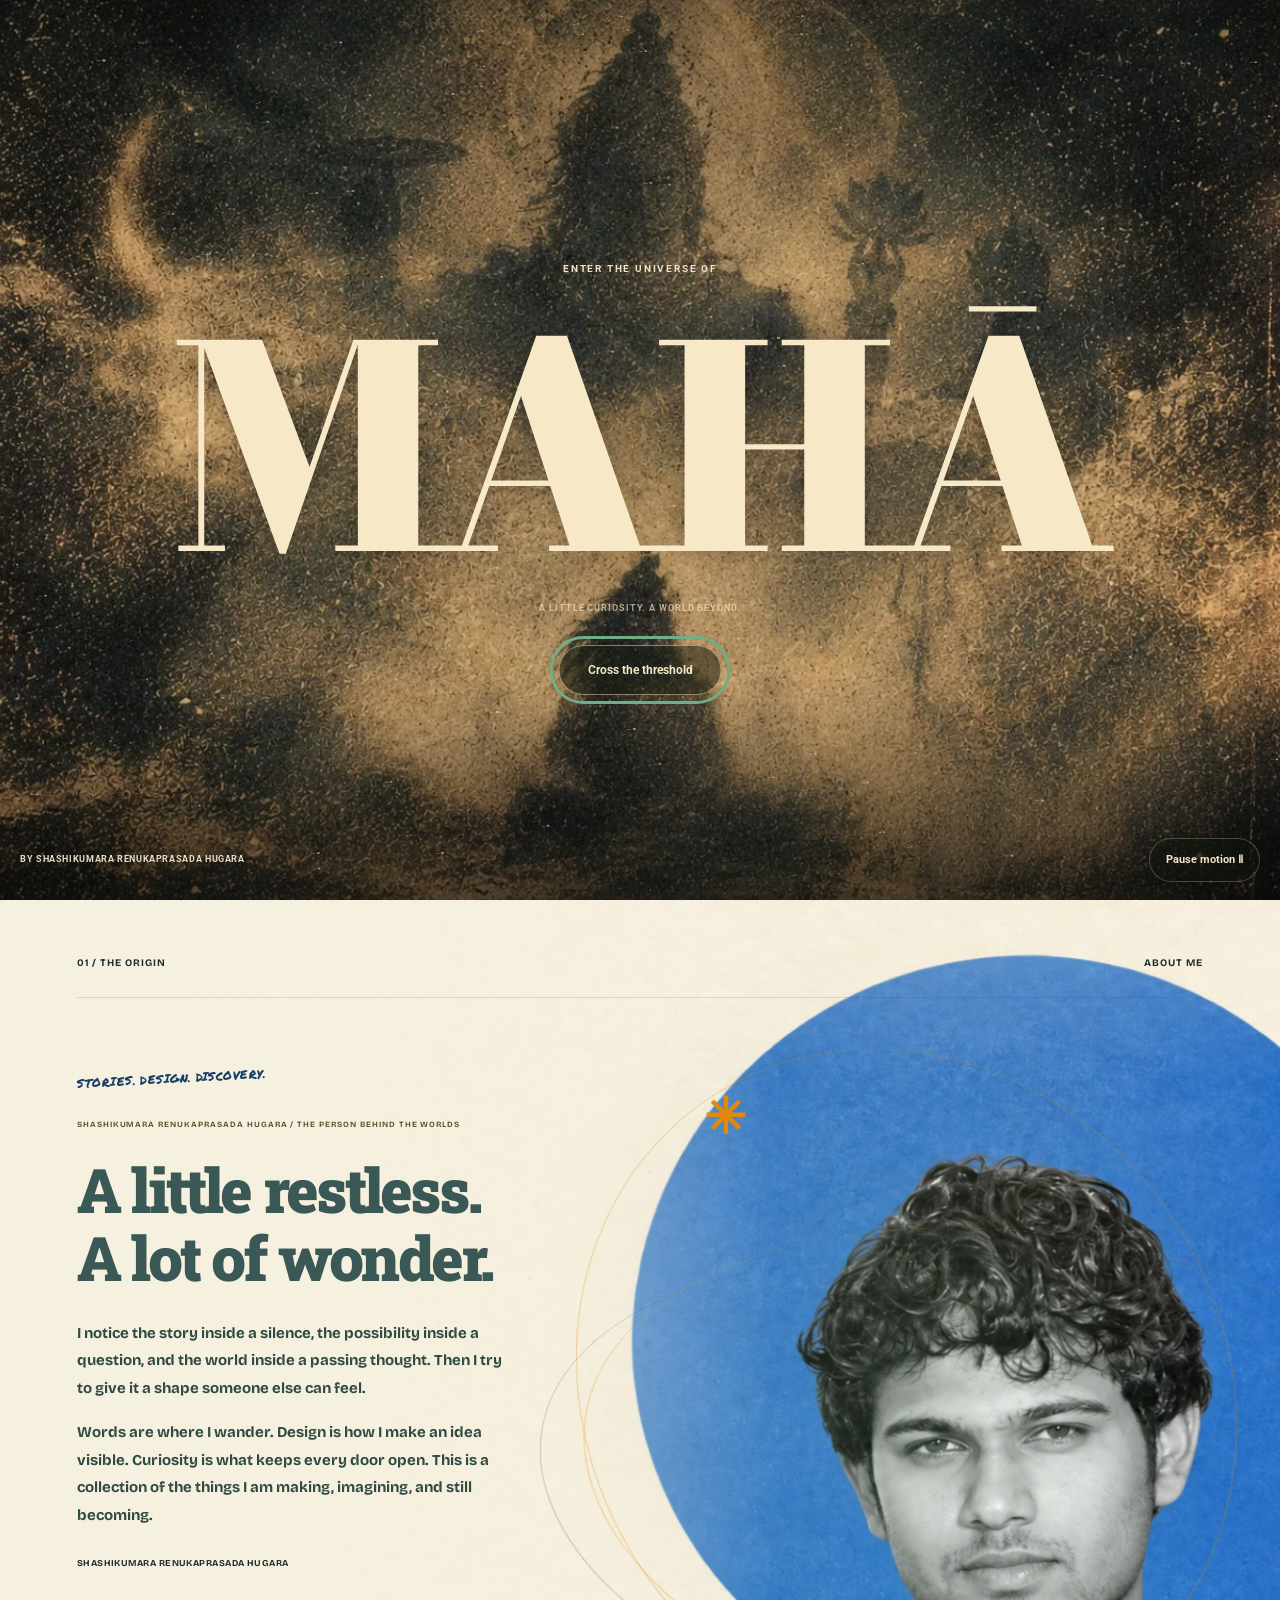
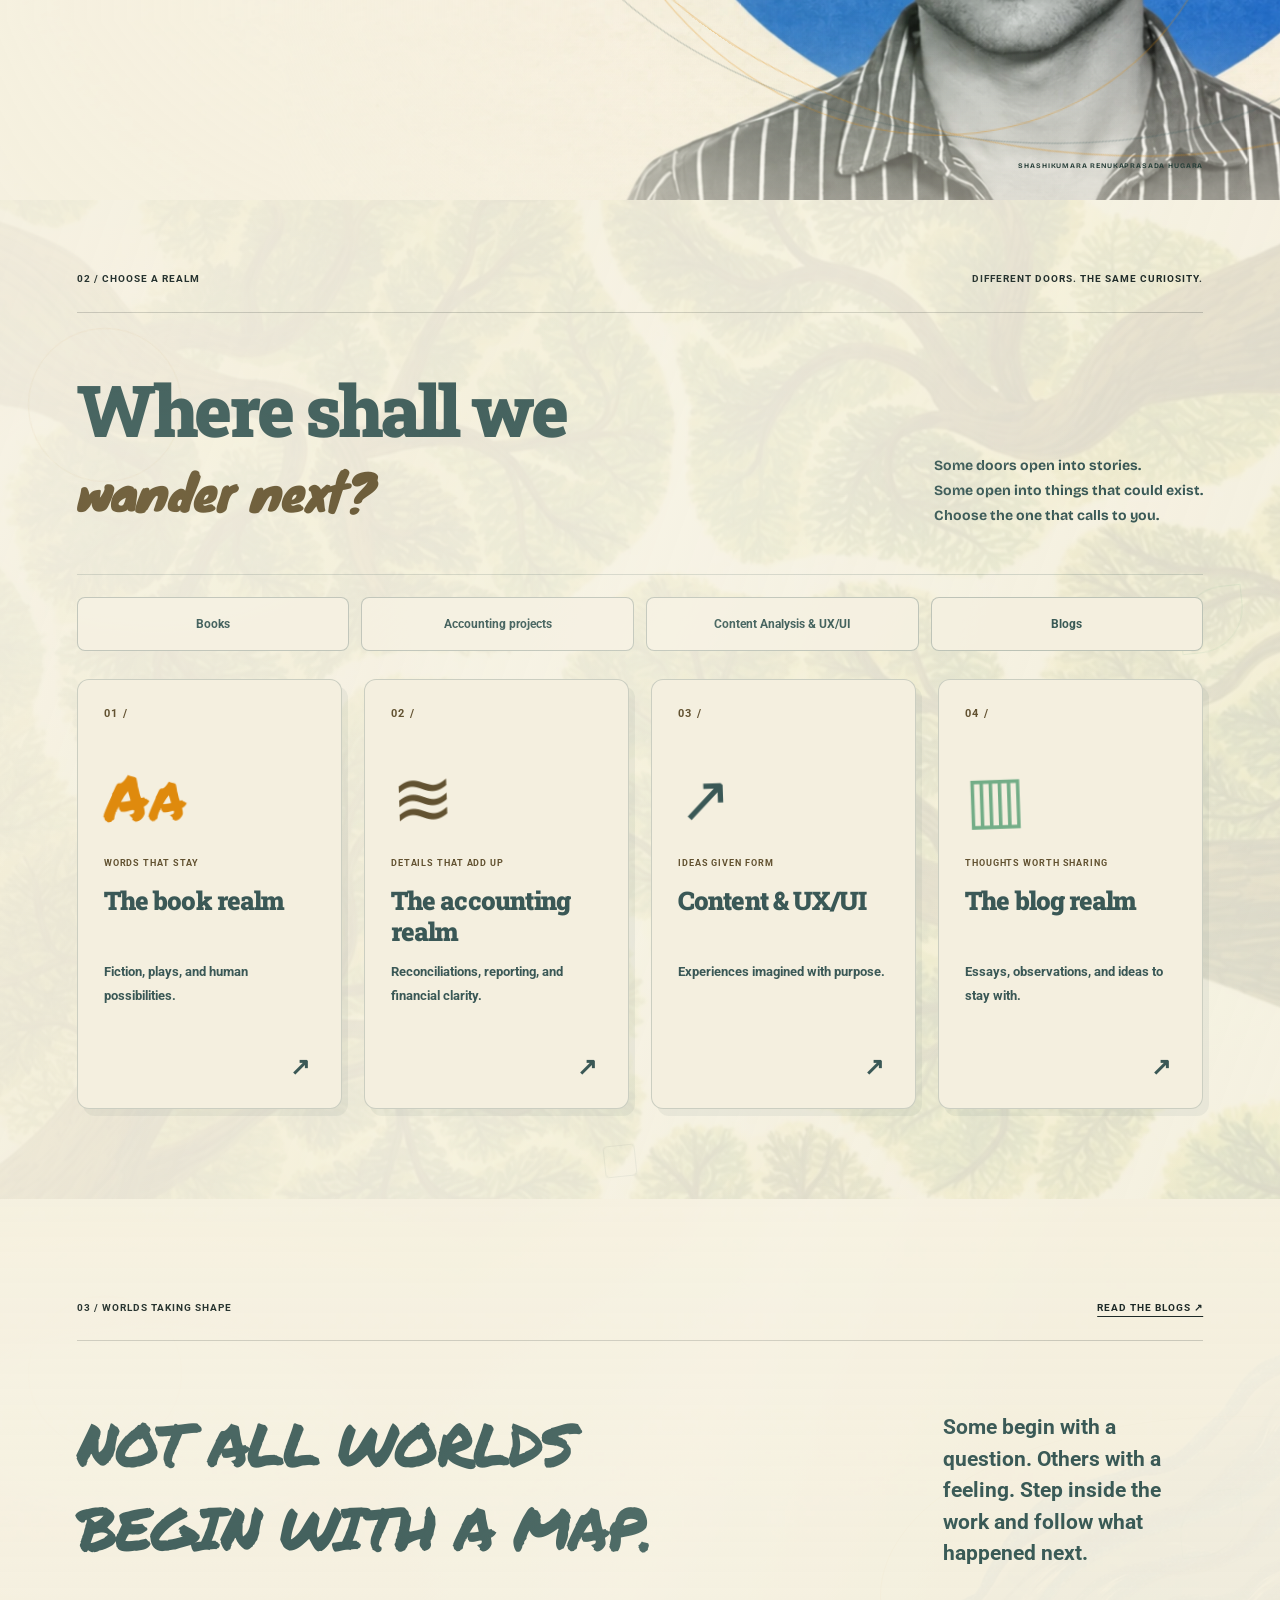
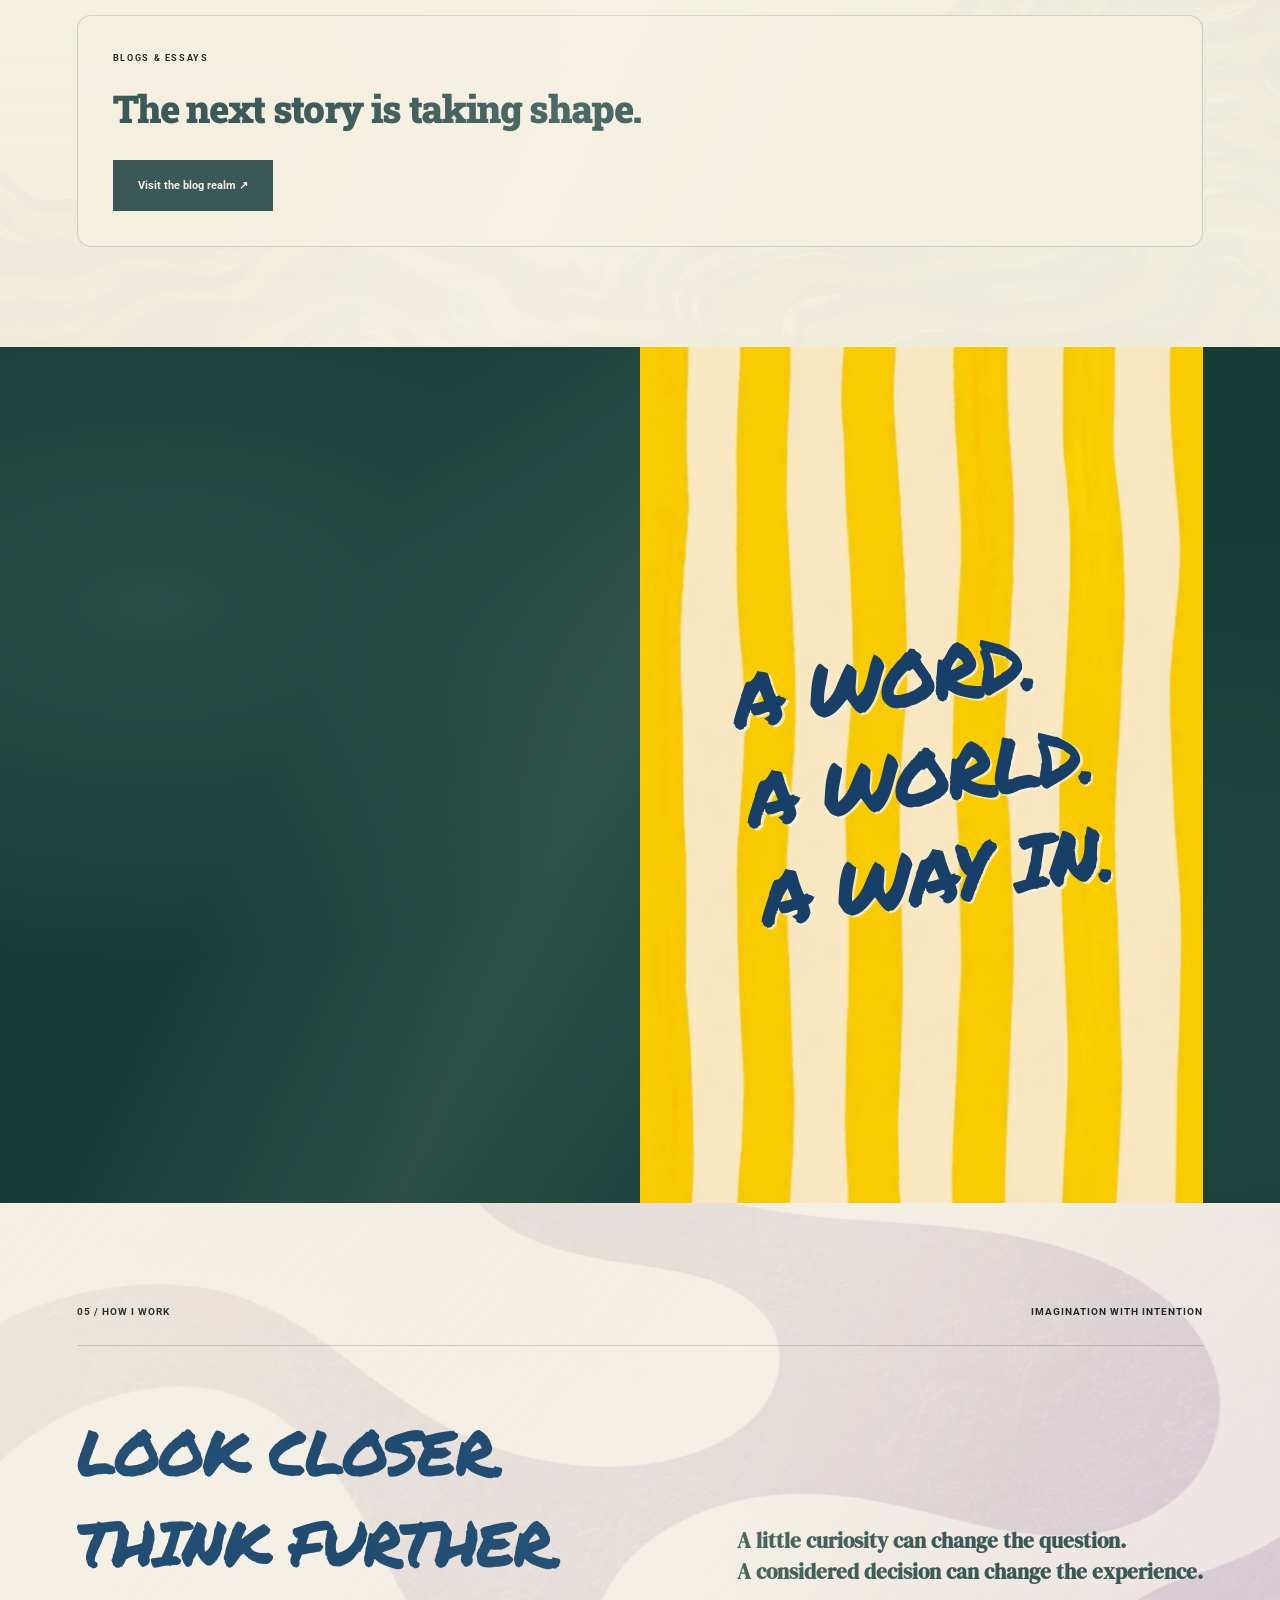
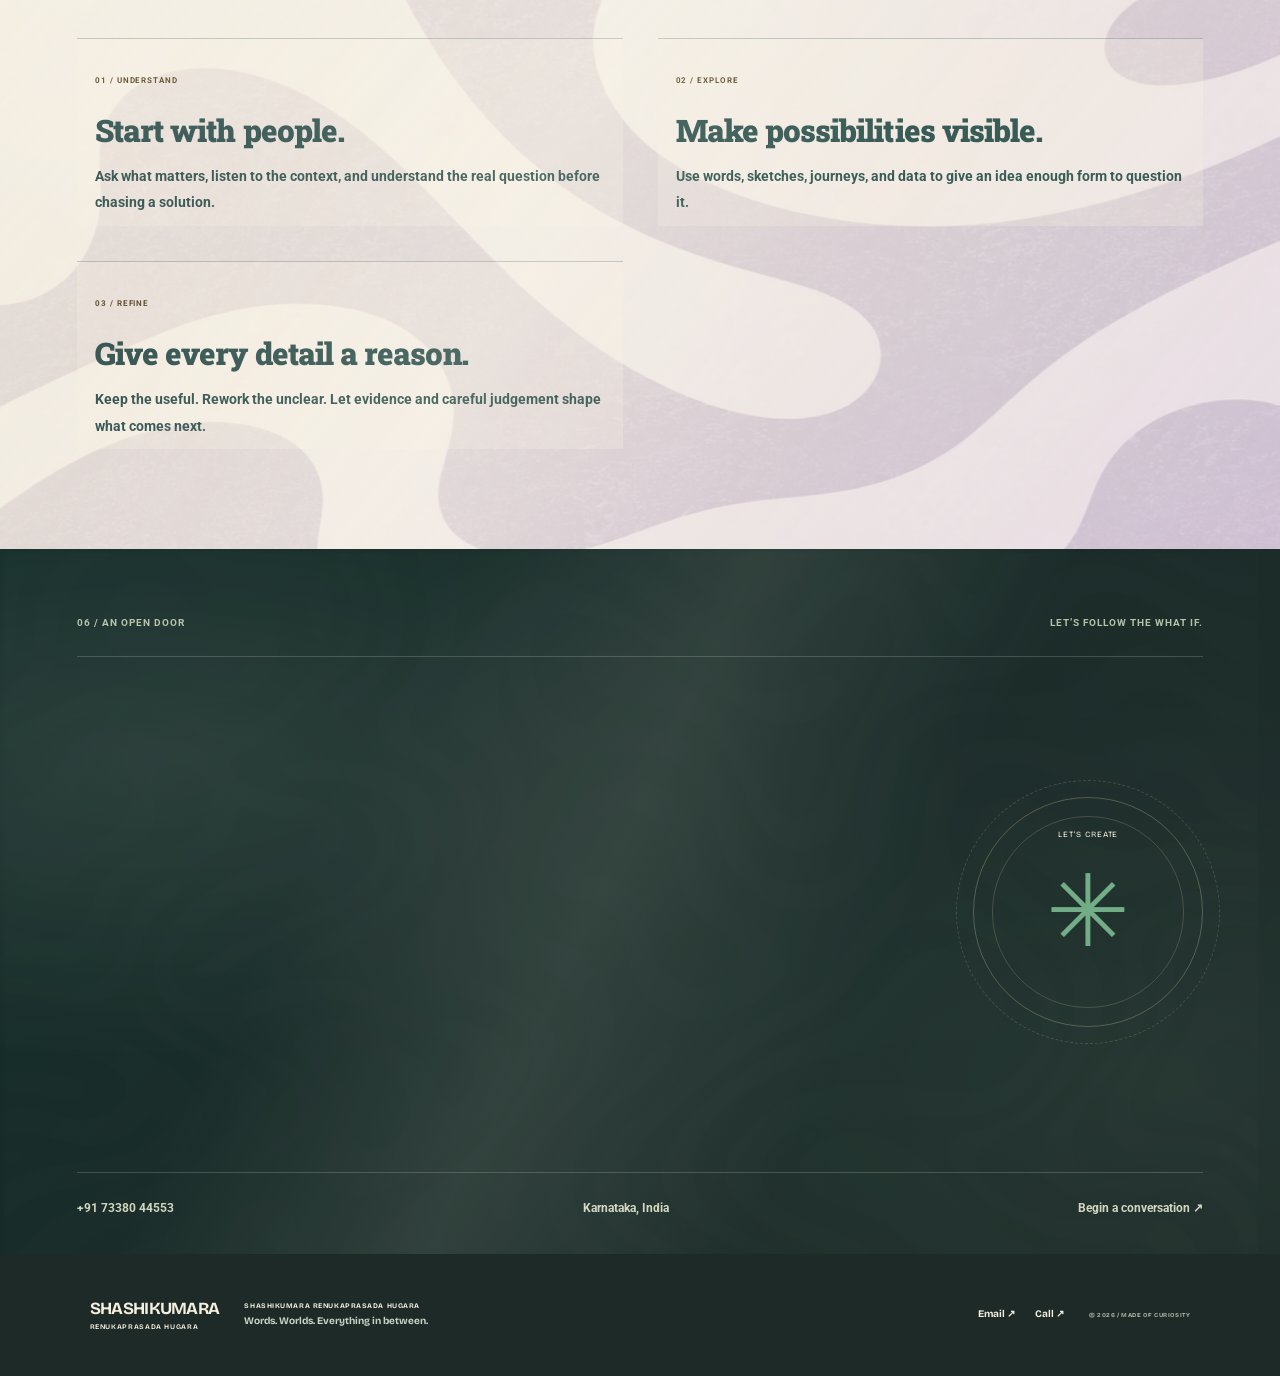
==== commit 0cf39783: "Add files via upload" ====
--- a/index.html
+++ b/index.html
@@ -1,4 +1,4 @@
-<!doctype html><html lang="en"><head><meta charset="utf-8"><meta name="viewport" content="width=device-width,initial-scale=1"><title>SHASHIKUMARA RENUKAPRASADA HUGARA</title><meta name="description" content="Writing, product design and data explorations by SHASHIKUMARA RENUKAPRASADA HUGARA. Explore projects, fiction and the thinking behind them."><meta name="theme-color" content="#12282b"><meta property="og:title" content="SHASHIKUMARA RENUKAPRASADA HUGARA"><meta property="og:description" content="Stories, considered experiences, and a curious perspective. Explore the work of SHASHIKUMARA RENUKAPRASADA HUGARA."><meta property="og:type" content="website"><link rel="icon" href="assets/mark.svg" type="image/svg+xml"><link rel="stylesheet" href="style.css?v=30"><link rel="stylesheet" href="revision.css?v=30"><link rel="stylesheet" href="immersive.css?v=30"><link rel="stylesheet" href="cinematic.css?v=30"><link rel="stylesheet" href="art-direction.css?v=30"><link rel="preload" href="assets/Knewave-Regular.ttf" as="font" type="font/ttf" crossorigin><script src="data.js?v=30" defer></script><script src="app.js?v=30" defer></script><script src="immersive.js?v=30" defer></script><script src="cinematic.js?v=30" defer></script><script src="art-direction.js?v=30" defer></script><script type="application/ld+json">{"@context":"https://schema.org","@type":"Person","name":"Shashikumara Renukaprasada Hugara","email":"shashikumarrh9945@gmail.com","telephone":"+917338044553","address":{"@type":"PostalAddress","addressRegion":"Karnataka","addressCountry":"IN"},"knowsAbout":["Writing","Product design","Data analytics"]}</script><link rel="stylesheet" href="drift.css?v=30"><script src="drift.js?v=30" defer></script><link rel="stylesheet" href="requested-type.css?v=30"><link rel="stylesheet" href="responsive.css?v=30"><link rel="stylesheet" href="entry.css?v=30"><script src="page-motion.js?v=30" defer></script><link rel="stylesheet" href="accounting.css?v=30"><link rel="stylesheet" href="final-polish.css?v=30"></head><body data-view="home">
+<!doctype html><html lang="en"><head><meta charset="utf-8"><meta name="viewport" content="width=device-width,initial-scale=1"><title>SHASHIKUMARA RENUKAPRASADA HUGARA</title><meta name="description" content="Writing, product design and data explorations by SHASHIKUMARA RENUKAPRASADA HUGARA. Explore projects, fiction and the thinking behind them."><meta name="theme-color" content="#12282b"><meta property="og:title" content="SHASHIKUMARA RENUKAPRASADA HUGARA"><meta property="og:description" content="Stories, considered experiences, and a curious perspective. Explore the work of SHASHIKUMARA RENUKAPRASADA HUGARA."><meta property="og:type" content="website"><link rel="icon" href="assets/mark.svg" type="image/svg+xml"><link rel="stylesheet" href="style.css?v=31"><link rel="stylesheet" href="revision.css?v=31"><link rel="stylesheet" href="immersive.css?v=31"><link rel="stylesheet" href="cinematic.css?v=31"><link rel="stylesheet" href="art-direction.css?v=31"><link rel="preload" href="assets/Knewave-Regular.ttf" as="font" type="font/ttf" crossorigin><script src="data.js?v=31" defer></script><script src="app.js?v=31" defer></script><script src="immersive.js?v=31" defer></script><script src="cinematic.js?v=31" defer></script><script src="art-direction.js?v=31" defer></script><script type="application/ld+json">{"@context":"https://schema.org","@type":"Person","name":"Shashikumara Renukaprasada Hugara","email":"shashikumarrh9945@gmail.com","telephone":"+917338044553","address":{"@type":"PostalAddress","addressRegion":"Karnataka","addressCountry":"IN"},"knowsAbout":["Writing","Product design","Data analytics"]}</script><link rel="stylesheet" href="drift.css?v=31"><script src="drift.js?v=31" defer></script><link rel="stylesheet" href="requested-type.css?v=31"><link rel="stylesheet" href="responsive.css?v=31"><link rel="stylesheet" href="entry.css?v=31"><script src="page-motion.js?v=31" defer></script><link rel="stylesheet" href="accounting.css?v=31"><link rel="stylesheet" href="final-polish.css?v=31"></head><body data-view="home">
 <section id="entrance" class="entry-screen" role="dialog" aria-modal="true" aria-labelledby="entrance-title"><div class="entry-art" data-image="entranceScene" aria-hidden="true"></div><div class="entry-shade" aria-hidden="true"></div><div class="entry-mist mist-left" aria-hidden="true"></div><div class="entry-mist mist-right" aria-hidden="true"></div><canvas id="sand-drift" aria-hidden="true"></canvas><div class="entry-copy"><p class="entry-eyebrow">ENTER THE UNIVERSE OF</p><div class="entry-title-stage"><h2 id="entrance-title">MAHĀ</h2></div><p class="entry-whisper">A LITTLE CURIOSITY. A WORLD BEYOND.</p><button id="enter-site" type="button">Cross the threshold</button></div><div class="entry-hud" hidden><button id="flight-skip" type="button">Skip entrance</button></div><div class="entry-footer"><span>BY SHASHIKUMARA RENUKAPRASADA HUGARA</span><button id="entrance-motion" type="button" aria-pressed="false">Pause motion</button></div></section><div class="journey-progress" aria-hidden="true"><i></i></div><a class="skip" href="#main">Skip to content</a>
 <header class="navigation"><a class="brand personal-brand" href="./" aria-label="Shashikumara home"><span>SHASHIKUMARA</span><span>RENUKAPRASADA HUGARA</span></a><nav aria-label="Main navigation"><a href="./#origin">The origin</a><a href="work.html">Universe of work <span aria-hidden="true">↗</span></a><a href="./#gallery">My approach</a></nav><a class="nav-contact" href="mailto:shashikumarrh9945@gmail.com">Let’s create <span aria-hidden="true">↗</span></a><button class="menu-toggle" aria-label="Open navigation" aria-expanded="false">☰</button></header>
 <main id="main">
@@ -14,9 +14,9 @@
 </div></div>
 <div id="work-view" hidden><section class="work-intro section"><div class="scene-motes" aria-hidden="true"><i></i><i></i><i></i></div><div class="background-layer work-sky" data-image="purple" style="background-image:url(assets/purple-contours.webp)" aria-hidden="true"></div><div class="work-orbit" aria-hidden="true"></div><a class="back-link" href="./">← Back to the universe</a><p class="eyebrow">THE UNIVERSE OF WORK</p><h1>A constellation<br>of <em>possibilities.</em></h1><p>Follow an idea from its first question to the world it could become.</p><div class="filters" role="group" aria-label="Filter work"><button data-filter="all" aria-pressed="true">All work <span id="work-count">09</span></button><button data-filter="product" aria-pressed="false">Product & design</button><button data-filter="writing" aria-pressed="false">Writing & content</button><button data-filter="accounting" aria-pressed="false">Accounting</button><button data-filter="data" aria-pressed="false">Data</button></div><p class="work-status" role="status" id="work-status"></p></section><div class="work-field"><div class="background-layer work-landscape" data-image="green" style="background-image:url(assets/green-contours.webp)" aria-hidden="true"></div><div class="all-projects section" id="all-projects"></div></div><section class="work-outro section"><div class="scene-motes" aria-hidden="true"><i></i><i></i><i></i></div><div class="background-layer outro-scenery" data-image="waves" style="background-image:url(assets/blue-waves.webp)" aria-hidden="true"></div><p>EVERY FINISHED THING WAS ONCE A WHAT IF.</p><h2>What shall we<br><em>make next?</em></h2><a class="button" href="mailto:shashikumarrh9945@gmail.com">Let’s talk ↗</a></section></div>
 </main>
-<footer><a class="brand personal-brand" href="./"><span>SHASHIKUMARA</span><span>RENUKAPRASADA HUGARA</span></a><p>SHASHIKUMARA RENUKAPRASADA HUGARA<br><span>Words. Worlds. Everything in between.</span></p><div><a href="mailto:shashikumarrh9945@gmail.com">Email ↗</a><a href="tel:+917338044553">Call ↗</a><button id="studio-open">Open creative studio</button></div><small>© <span id="year">2026</span> / MADE OF CURIOSITY</small></footer>
-<div class="studio-launch"><button id="edit-launch" aria-label="Open website editor">✳ <span>Creative studio</span></button></div>
-<aside id="studio" hidden aria-labelledby="studio-title"><div class="studio-header"><div><small>YOUR PERSONAL EDITING SPACE</small><h2 id="studio-title">Creative studio</h2></div><button id="studio-close" aria-label="Close editor">×</button></div><p class="studio-note">Changes are saved in this browser only. Download the website ZIP to publish them everywhere. Visitors can only change their own local view.</p><div class="studio-tabs" role="group" aria-label="Editor controls"><button data-panel="accounting">Cards · add & edit</button><button data-panel="content" class="selected">Content</button><button data-panel="layout">Layout</button><button data-panel="style">Style</button></div><div class="studio-panel" data-panel-body="accounting" hidden><h3 id="cards-panel-title">Add & edit cards</h3><p>All cards for this page appear below. Edit each card’s link, cover and descriptions, then save. Export the website to publish your changes.</p><label>Add a card to<select id="new-card-realm"><option value="writing">Books</option><option value="accounting">Accounting projects</option><option value="content">Content analysis</option><option value="product">UX/UI & product design</option><option value="data">Data analysis</option><option value="blogs">Blogs</option></select></label><button type="button" class="studio-button strong" id="add-project-card">＋ Add card</button><div id="accounting-card-editors"></div></div><div class="studio-panel" data-panel-body="content"><h3>Write your world</h3><p>Click any outlined text on the page to edit it directly. Changes save when you finish editing.</p><h3>Replace an image</h3><p>Drop an image onto an outlined image, or select it below. JPG, PNG, WebP and GIF are accepted up to 8 MB; GIFs become still images.</p><label>Image to replace<select id="image-target"></select></label><div id="studio-drop" class="studio-drop">Drop an image here to replace the selected image or background.</div><label class="file-label">Choose a new image<input type="file" id="image-upload" accept="image/jpeg,image/png,image/webp,image/gif"></label><h3>Project details</h3><label>Choose project<select id="project-target"></select></label><div class="project-cover-editor"><img id="project-cover-preview" alt="Selected project cover"><label class="file-label">Upload cover image<input type="file" id="project-cover-upload" accept="image/jpeg,image/png,image/webp,image/gif"></label><div id="project-cover-drop" class="studio-drop" tabindex="0">Drop a cover image here, or use Upload cover image.</div></div><label>Project link<input id="project-url" type="url" inputmode="url" placeholder="https://your-project.netlify.app" maxlength="2048"></label><p class="studio-help">The cover opens this link when clicked. Leave it blank to open the project details.</p><label>Card label<input id="project-label" maxlength="150"></label><label>Project status<input id="project-status" maxlength="150"></label><label>Title<input id="project-title" maxlength="100"></label><label>Short description<textarea id="project-tagline" rows="2" maxlength="300"></textarea></label><label>Project description<textarea id="project-description" rows="4" maxlength="8000"></textarea></label><label>The thinking behind it<textarea id="project-decision" rows="4" maxlength="8000"></textarea></label><label>Where it stands<textarea id="project-next" rows="3" maxlength="8000"></textarea></label><button class="studio-button" id="save-project">Save card changes</button></div><div class="studio-panel" data-panel-body="layout" hidden><h3>Rearrange the journey</h3><p>Drag rows to change section order. The arrow buttons work on touch screens and with a keyboard. Hide a section without deleting it.</p><div id="section-sort"></div><h3>Rearrange projects</h3><div id="project-sort"></div></div><div class="studio-panel" data-panel-body="style" hidden><h3>The palette</h3><div class="colour-fields"><label>Ink<input type="color" data-colour="ink"></label><label>Ivory<input type="color" data-colour="cream"></label><label>Accent<input type="color" data-colour="accent"></label><label>Moss<input type="color" data-colour="moss"></label></div><label>Typography<select id="font-select"><option value="editorial">Brush × vintage serif × characterful sans</option><option value="modern">Modern sans × italic serif</option><option value="literary">Literary serif × humanist sans</option></select></label><button class="studio-button" id="reset-theme">Restore original palette</button></div><div class="studio-bottom"><p id="studio-status" role="status">Ready to make it yours.</p><button id="export-site" class="studio-button strong">Download edited website ZIP ↓</button><div><button id="export-json">Export settings</button><label class="import-label">Import settings<input id="import-json" type="file" accept="application/json,.json"></label></div><button id="reset-site">Reset this browser’s changes</button></div></aside>
+<footer><a class="brand personal-brand" href="./"><span>SHASHIKUMARA</span><span>RENUKAPRASADA HUGARA</span></a><p>SHASHIKUMARA RENUKAPRASADA HUGARA<br><span>Words. Worlds. Everything in between.</span></p><div><a href="mailto:shashikumarrh9945@gmail.com">Email ↗</a><a href="tel:+917338044553">Call ↗</a></div><small>© <span id="year">2026</span> / MADE OF CURIOSITY</small></footer>
+
+
 <dialog id="project-dialog" aria-labelledby="project-dialog-title"><button class="dialog-close" aria-label="Close project">×</button><div id="project-dialog-body"></div></dialog>
 
 <div id="toast" role="status"></div>
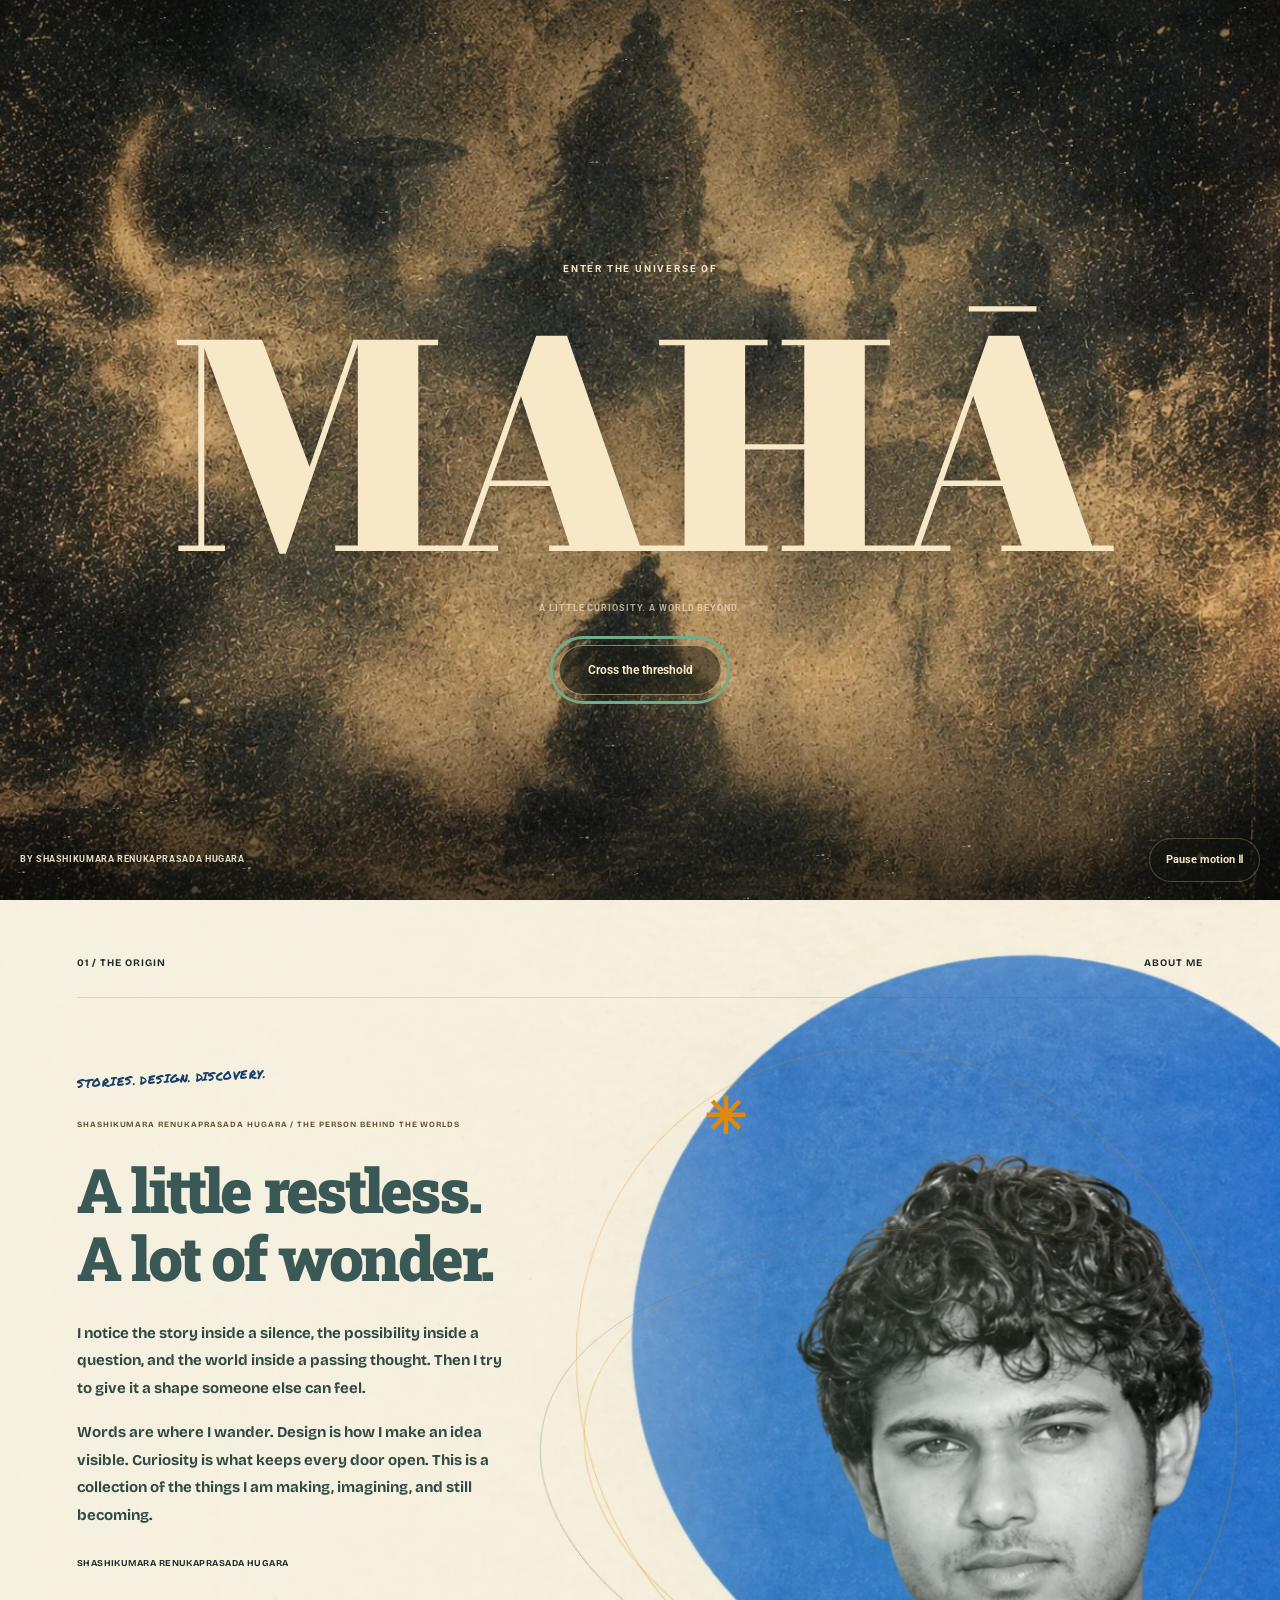
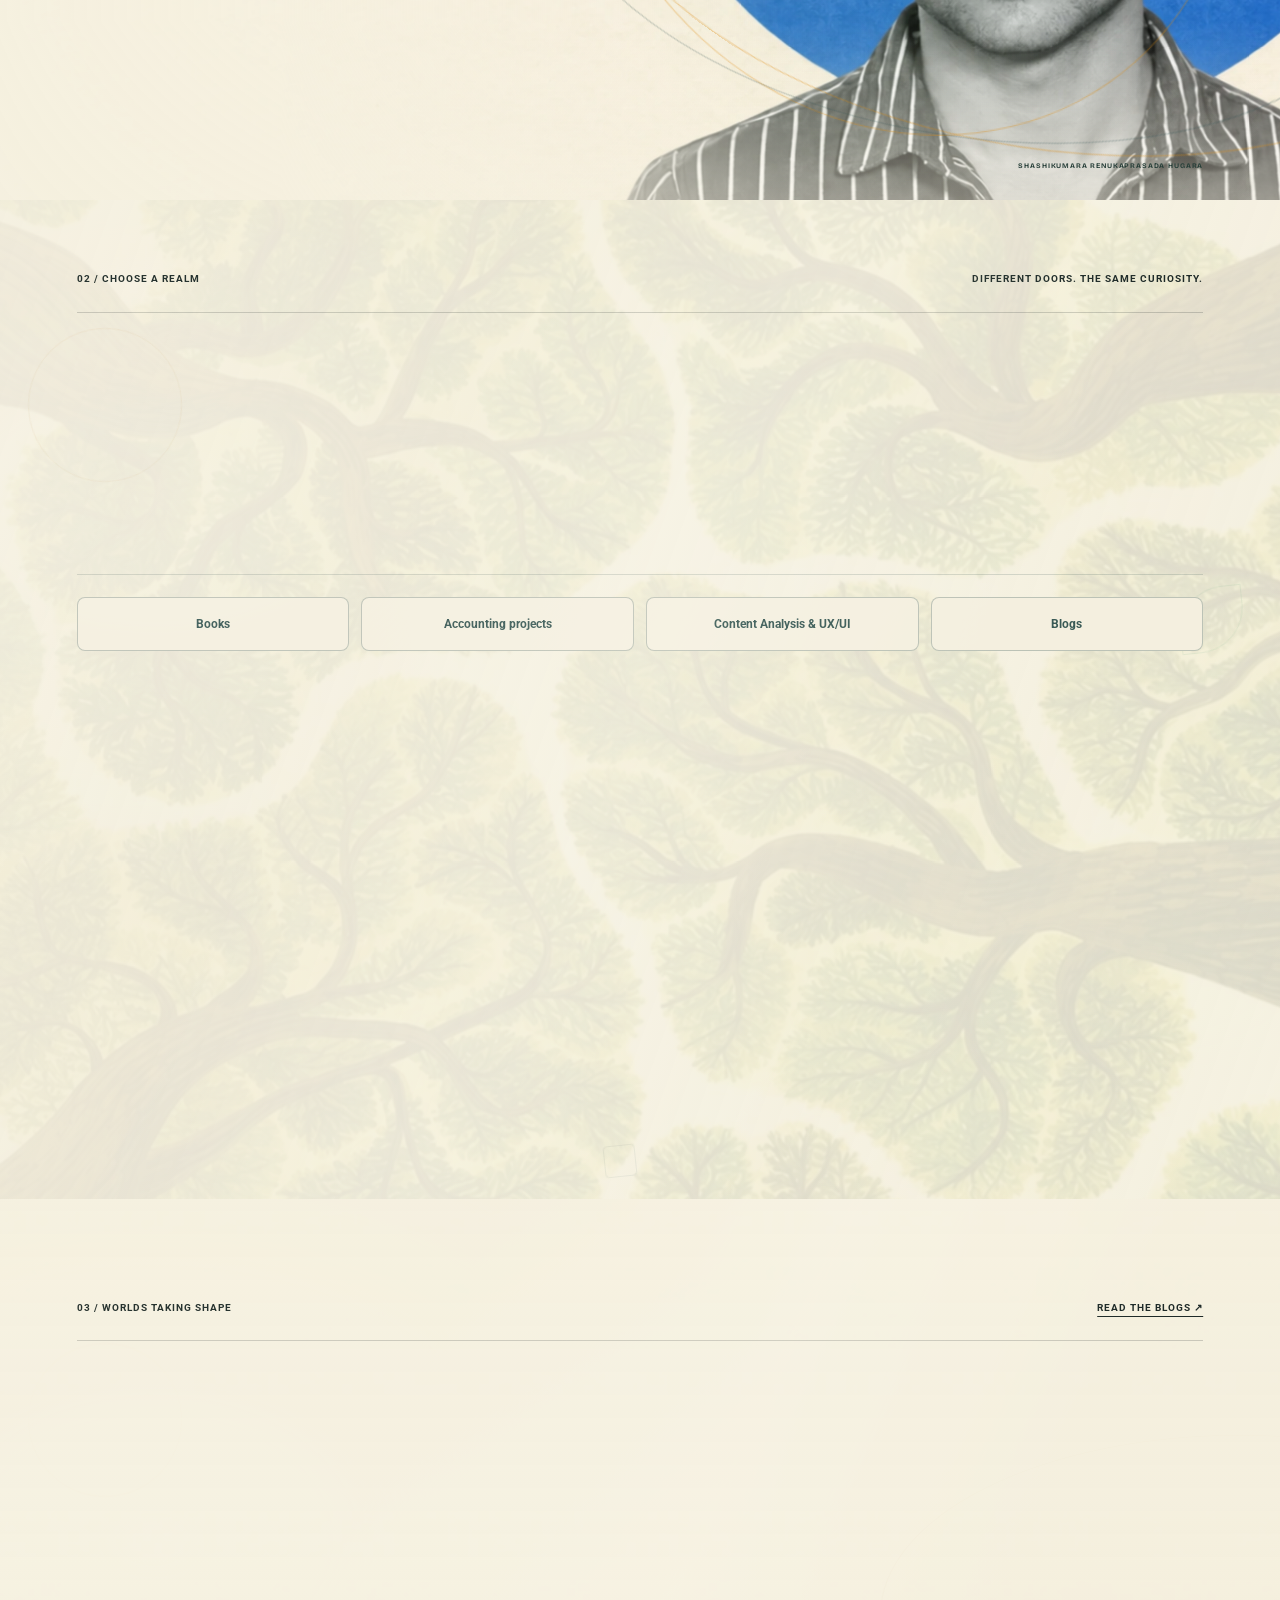
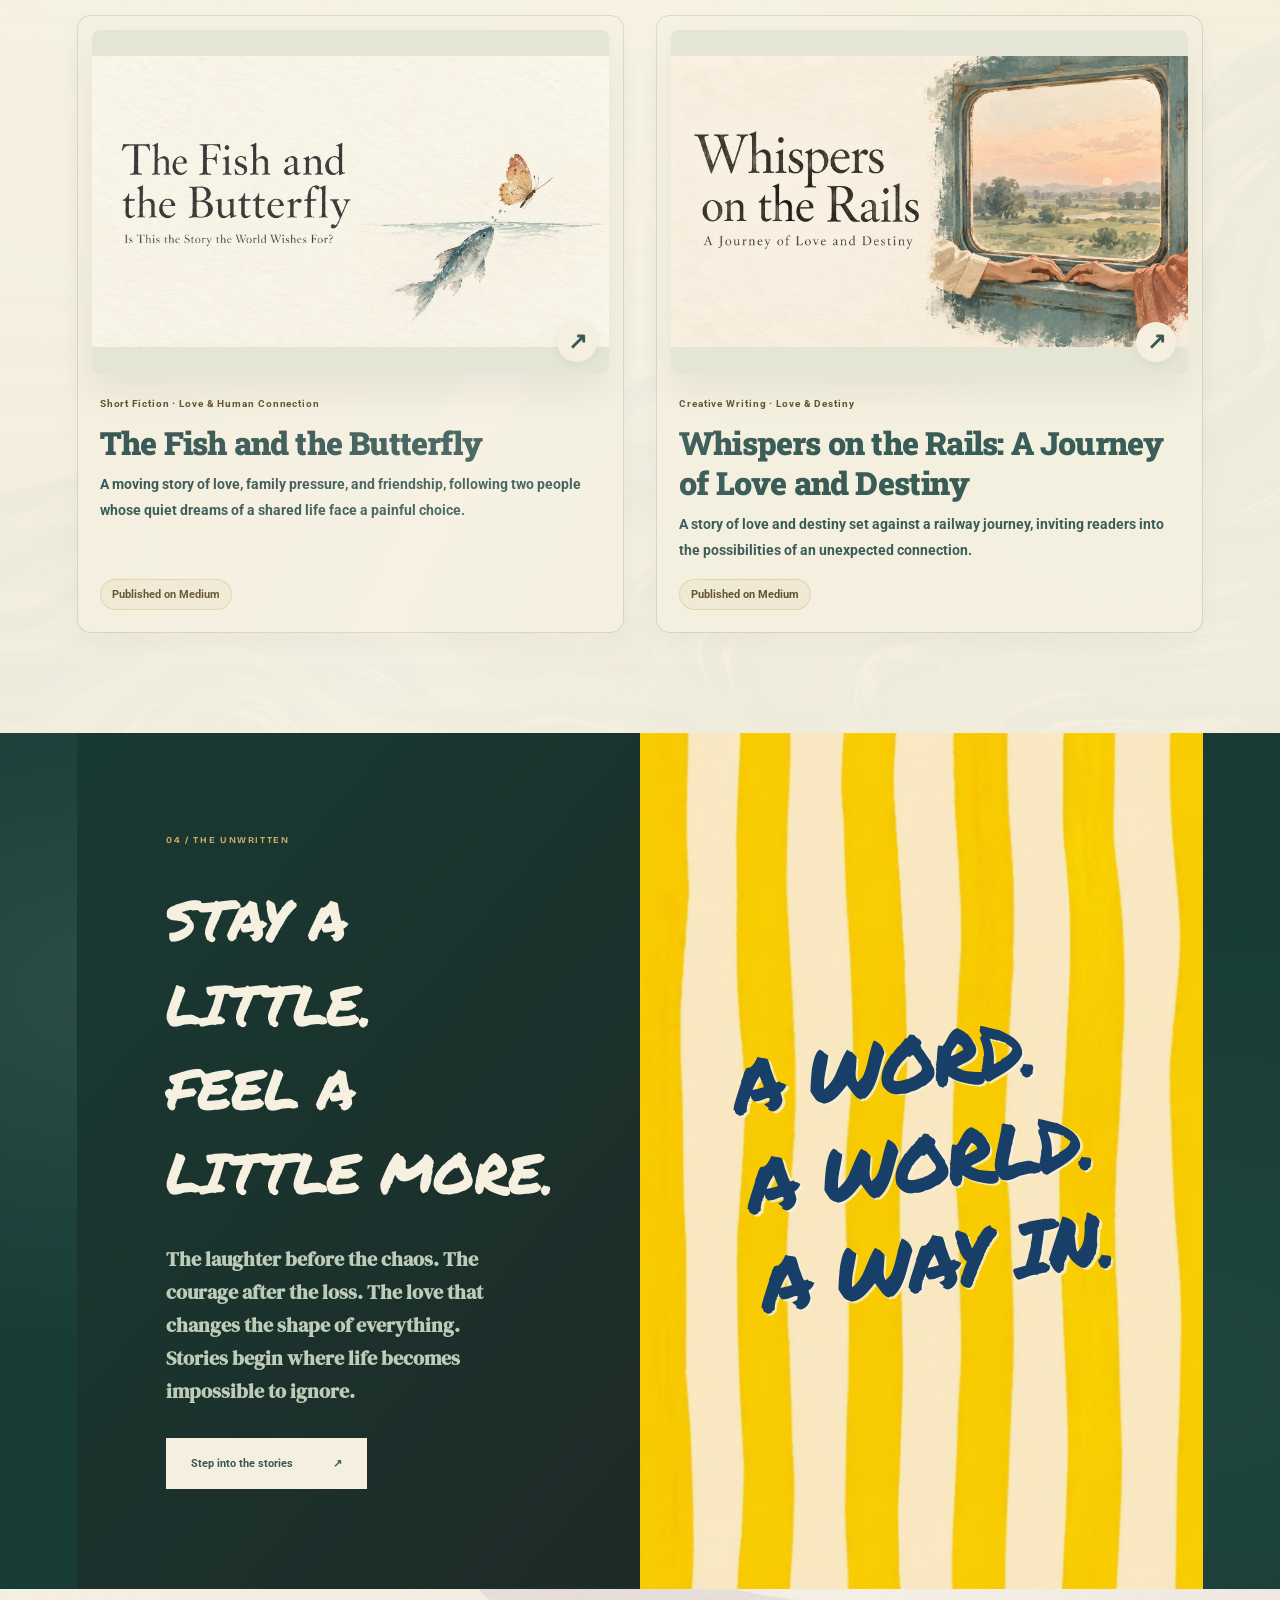
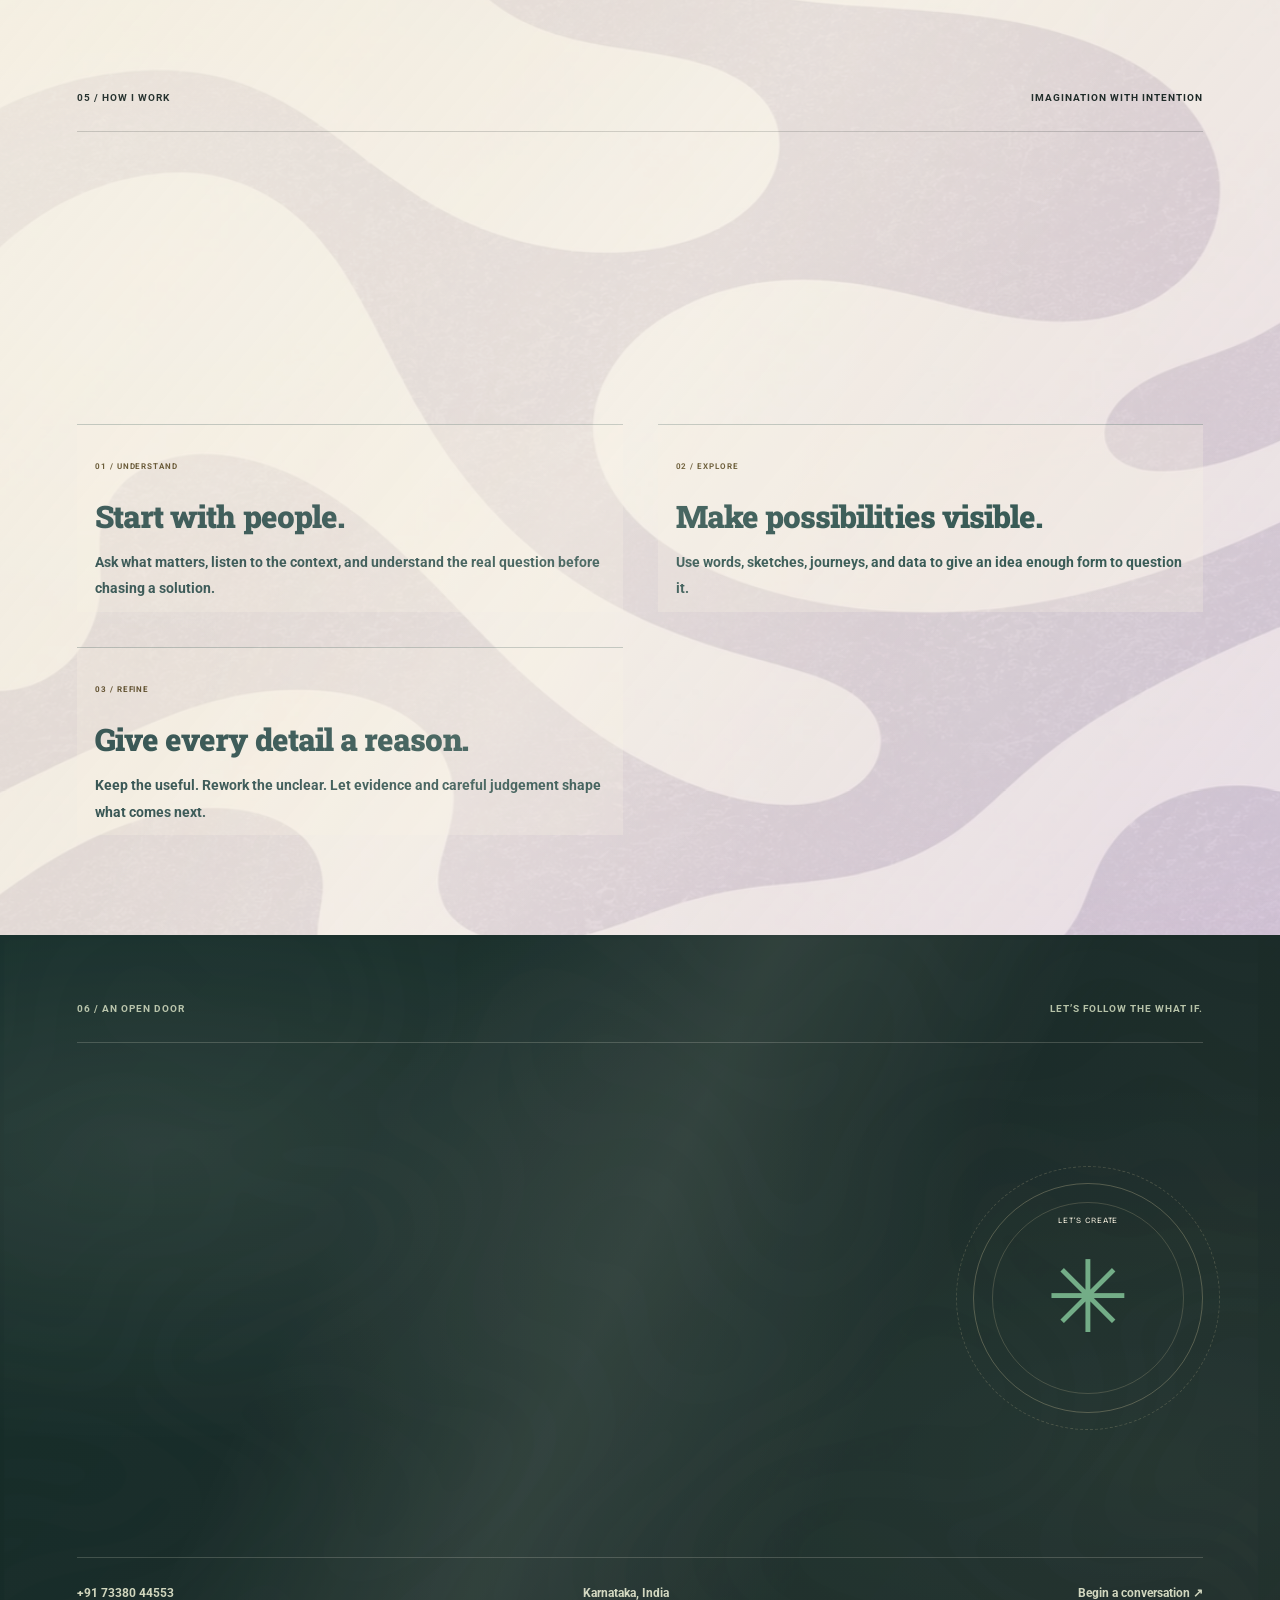
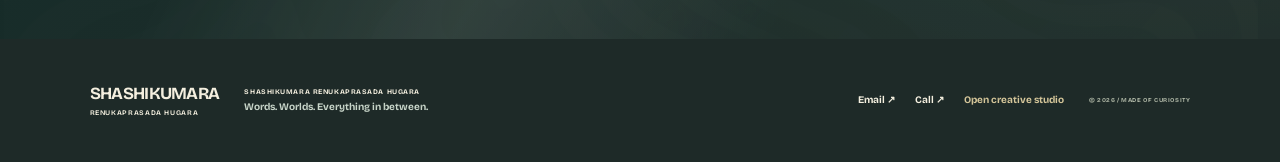
==== commit f9a694d2: "Add files via upload" ====
--- a/index.html
+++ b/index.html
@@ -1,4 +1,4 @@
-<!doctype html><html lang="en"><head><meta charset="utf-8"><meta name="viewport" content="width=device-width,initial-scale=1"><title>SHASHIKUMARA RENUKAPRASADA HUGARA</title><meta name="description" content="Writing, product design and data explorations by SHASHIKUMARA RENUKAPRASADA HUGARA. Explore projects, fiction and the thinking behind them."><meta name="theme-color" content="#12282b"><meta property="og:title" content="SHASHIKUMARA RENUKAPRASADA HUGARA"><meta property="og:description" content="Stories, considered experiences, and a curious perspective. Explore the work of SHASHIKUMARA RENUKAPRASADA HUGARA."><meta property="og:type" content="website"><link rel="icon" href="assets/mark.svg" type="image/svg+xml"><link rel="stylesheet" href="style.css?v=31"><link rel="stylesheet" href="revision.css?v=31"><link rel="stylesheet" href="immersive.css?v=31"><link rel="stylesheet" href="cinematic.css?v=31"><link rel="stylesheet" href="art-direction.css?v=31"><link rel="preload" href="assets/Knewave-Regular.ttf" as="font" type="font/ttf" crossorigin><script src="data.js?v=31" defer></script><script src="app.js?v=31" defer></script><script src="immersive.js?v=31" defer></script><script src="cinematic.js?v=31" defer></script><script src="art-direction.js?v=31" defer></script><script type="application/ld+json">{"@context":"https://schema.org","@type":"Person","name":"Shashikumara Renukaprasada Hugara","email":"shashikumarrh9945@gmail.com","telephone":"+917338044553","address":{"@type":"PostalAddress","addressRegion":"Karnataka","addressCountry":"IN"},"knowsAbout":["Writing","Product design","Data analytics"]}</script><link rel="stylesheet" href="drift.css?v=31"><script src="drift.js?v=31" defer></script><link rel="stylesheet" href="requested-type.css?v=31"><link rel="stylesheet" href="responsive.css?v=31"><link rel="stylesheet" href="entry.css?v=31"><script src="page-motion.js?v=31" defer></script><link rel="stylesheet" href="accounting.css?v=31"><link rel="stylesheet" href="final-polish.css?v=31"></head><body data-view="home">
+<!doctype html><html lang="en"><head><meta charset="utf-8"><meta name="viewport" content="width=device-width,initial-scale=1"><title>SHASHIKUMARA RENUKAPRASADA HUGARA</title><meta name="description" content="Writing, product design and data explorations by SHASHIKUMARA RENUKAPRASADA HUGARA. Explore projects, fiction and the thinking behind them."><meta name="theme-color" content="#12282b"><meta property="og:title" content="SHASHIKUMARA RENUKAPRASADA HUGARA"><meta property="og:description" content="Stories, considered experiences, and a curious perspective. Explore the work of SHASHIKUMARA RENUKAPRASADA HUGARA."><meta property="og:type" content="website"><link rel="icon" href="assets/mark.svg" type="image/svg+xml"><link rel="stylesheet" href="style.css?v=32"><link rel="stylesheet" href="revision.css?v=32"><link rel="stylesheet" href="immersive.css?v=32"><link rel="stylesheet" href="cinematic.css?v=32"><link rel="stylesheet" href="art-direction.css?v=32"><link rel="preload" href="assets/Knewave-Regular.ttf" as="font" type="font/ttf" crossorigin><script src="data.js?v=32" defer></script><script src="app.js?v=32" defer></script><script src="immersive.js?v=32" defer></script><script src="cinematic.js?v=32" defer></script><script src="art-direction.js?v=32" defer></script><script type="application/ld+json">{"@context":"https://schema.org","@type":"Person","name":"Shashikumara Renukaprasada Hugara","email":"shashikumarrh9945@gmail.com","telephone":"+917338044553","address":{"@type":"PostalAddress","addressRegion":"Karnataka","addressCountry":"IN"},"knowsAbout":["Writing","Product design","Data analytics"]}</script><link rel="stylesheet" href="drift.css?v=32"><script src="drift.js?v=32" defer></script><link rel="stylesheet" href="requested-type.css?v=32"><link rel="stylesheet" href="responsive.css?v=32"><link rel="stylesheet" href="entry.css?v=32"><script src="page-motion.js?v=32" defer></script><link rel="stylesheet" href="accounting.css?v=32"><link rel="stylesheet" href="final-polish.css?v=32"></head><body data-view="home">
 <section id="entrance" class="entry-screen" role="dialog" aria-modal="true" aria-labelledby="entrance-title"><div class="entry-art" data-image="entranceScene" aria-hidden="true"></div><div class="entry-shade" aria-hidden="true"></div><div class="entry-mist mist-left" aria-hidden="true"></div><div class="entry-mist mist-right" aria-hidden="true"></div><canvas id="sand-drift" aria-hidden="true"></canvas><div class="entry-copy"><p class="entry-eyebrow">ENTER THE UNIVERSE OF</p><div class="entry-title-stage"><h2 id="entrance-title">MAHĀ</h2></div><p class="entry-whisper">A LITTLE CURIOSITY. A WORLD BEYOND.</p><button id="enter-site" type="button">Cross the threshold</button></div><div class="entry-hud" hidden><button id="flight-skip" type="button">Skip entrance</button></div><div class="entry-footer"><span>BY SHASHIKUMARA RENUKAPRASADA HUGARA</span><button id="entrance-motion" type="button" aria-pressed="false">Pause motion</button></div></section><div class="journey-progress" aria-hidden="true"><i></i></div><a class="skip" href="#main">Skip to content</a>
 <header class="navigation"><a class="brand personal-brand" href="./" aria-label="Shashikumara home"><span>SHASHIKUMARA</span><span>RENUKAPRASADA HUGARA</span></a><nav aria-label="Main navigation"><a href="./#origin">The origin</a><a href="work.html">Universe of work <span aria-hidden="true">↗</span></a><a href="./#gallery">My approach</a></nav><a class="nav-contact" href="mailto:shashikumarrh9945@gmail.com">Let’s create <span aria-hidden="true">↗</span></a><button class="menu-toggle" aria-label="Open navigation" aria-expanded="false">☰</button></header>
 <main id="main">
@@ -14,11 +14,11 @@
 </div></div>
 <div id="work-view" hidden><section class="work-intro section"><div class="scene-motes" aria-hidden="true"><i></i><i></i><i></i></div><div class="background-layer work-sky" data-image="purple" style="background-image:url(assets/purple-contours.webp)" aria-hidden="true"></div><div class="work-orbit" aria-hidden="true"></div><a class="back-link" href="./">← Back to the universe</a><p class="eyebrow">THE UNIVERSE OF WORK</p><h1>A constellation<br>of <em>possibilities.</em></h1><p>Follow an idea from its first question to the world it could become.</p><div class="filters" role="group" aria-label="Filter work"><button data-filter="all" aria-pressed="true">All work <span id="work-count">09</span></button><button data-filter="product" aria-pressed="false">Product & design</button><button data-filter="writing" aria-pressed="false">Writing & content</button><button data-filter="accounting" aria-pressed="false">Accounting</button><button data-filter="data" aria-pressed="false">Data</button></div><p class="work-status" role="status" id="work-status"></p></section><div class="work-field"><div class="background-layer work-landscape" data-image="green" style="background-image:url(assets/green-contours.webp)" aria-hidden="true"></div><div class="all-projects section" id="all-projects"></div></div><section class="work-outro section"><div class="scene-motes" aria-hidden="true"><i></i><i></i><i></i></div><div class="background-layer outro-scenery" data-image="waves" style="background-image:url(assets/blue-waves.webp)" aria-hidden="true"></div><p>EVERY FINISHED THING WAS ONCE A WHAT IF.</p><h2>What shall we<br><em>make next?</em></h2><a class="button" href="mailto:shashikumarrh9945@gmail.com">Let’s talk ↗</a></section></div>
 </main>
-<footer><a class="brand personal-brand" href="./"><span>SHASHIKUMARA</span><span>RENUKAPRASADA HUGARA</span></a><p>SHASHIKUMARA RENUKAPRASADA HUGARA<br><span>Words. Worlds. Everything in between.</span></p><div><a href="mailto:shashikumarrh9945@gmail.com">Email ↗</a><a href="tel:+917338044553">Call ↗</a></div><small>© <span id="year">2026</span> / MADE OF CURIOSITY</small></footer>
-
-
+<footer><a class="brand personal-brand" href="./"><span>SHASHIKUMARA</span><span>RENUKAPRASADA HUGARA</span></a><p>SHASHIKUMARA RENUKAPRASADA HUGARA<br><span>Words. Worlds. Everything in between.</span></p><div><a href="mailto:shashikumarrh9945@gmail.com">Email ↗</a><a href="tel:+917338044553">Call ↗</a><button id="studio-open">Open creative studio</button></div><small>© <span id="year">2026</span> / MADE OF CURIOSITY</small></footer>
+<div class="studio-launch"><button id="edit-launch" aria-label="Open website editor">✳ <span>Creative studio</span></button></div>
+<aside id="studio" hidden aria-labelledby="studio-title"><div class="studio-header"><div><small>YOUR PERSONAL EDITING SPACE</small><h2 id="studio-title">Creative studio</h2></div><button id="studio-close" aria-label="Close editor">×</button></div><p class="studio-note">Changes are saved in this browser only. Download the website ZIP to publish them everywhere. Visitors can only change their own local view.</p><div class="studio-tabs" role="group" aria-label="Editor controls"><button data-panel="accounting">Cards · add & edit</button><button data-panel="content" class="selected">Content</button><button data-panel="layout">Layout</button><button data-panel="style">Style</button></div><div class="studio-panel" data-panel-body="accounting" hidden><h3 id="cards-panel-title">Add & edit cards</h3><p>All cards for this page appear below. Edit each card’s link, cover and descriptions, then save. Export the website to publish your changes.</p><label>Add a card to<select id="new-card-realm"><option value="writing">Books</option><option value="accounting">Accounting projects</option><option value="content">Content analysis</option><option value="product">UX/UI & product design</option><option value="data">Data analysis</option><option value="blogs">Blogs</option></select></label><button type="button" class="studio-button strong" id="add-project-card">＋ Add card</button><div id="accounting-card-editors" aria-live="polite" aria-relevant="additions"></div></div><div class="studio-panel" data-panel-body="content"><h3>Write your world</h3><p>Click any outlined text on the page to edit it directly. Changes save when you finish editing.</p><h3>Replace an image</h3><p>Drop an image onto an outlined image, or select it below. JPG, PNG, WebP and GIF are accepted up to 8 MB; GIFs become still images.</p><label>Image to replace<select id="image-target"></select></label><div id="studio-drop" class="studio-drop">Drop an image here to replace the selected image or background.</div><label class="file-label">Choose a new image<input type="file" id="image-upload" accept="image/jpeg,image/png,image/webp,image/gif"></label><h3>Project details</h3><label>Choose project<select id="project-target"></select></label><div class="project-cover-editor"><img id="project-cover-preview" alt="Selected project cover"><label class="file-label">Upload cover image<input type="file" id="project-cover-upload" accept="image/jpeg,image/png,image/webp,image/gif"></label><div id="project-cover-drop" class="studio-drop" tabindex="0">Drop a cover image here, or use Upload cover image.</div></div><label>Project link<input id="project-url" type="url" inputmode="url" placeholder="https://your-project.netlify.app" maxlength="2048"></label><p class="studio-help">The cover opens this link when clicked. Leave it blank to open the project details.</p><label>Card label<input id="project-label" maxlength="150"></label><label>Project status<input id="project-status" maxlength="150"></label><label>Title<input id="project-title" maxlength="100"></label><label>Short description<textarea id="project-tagline" rows="2" maxlength="300"></textarea></label><label>Project description<textarea id="project-description" rows="4" maxlength="8000"></textarea></label><label>The thinking behind it<textarea id="project-decision" rows="4" maxlength="8000"></textarea></label><label>Where it stands<textarea id="project-next" rows="3" maxlength="8000"></textarea></label><button class="studio-button" id="save-project">Save card changes</button></div><div class="studio-panel" data-panel-body="layout" hidden><h3>Rearrange the journey</h3><p>Drag rows to change section order. The arrow buttons work on touch screens and with a keyboard. Hide a section without deleting it.</p><div id="section-sort"></div><h3>Rearrange projects</h3><div id="project-sort"></div></div><div class="studio-panel" data-panel-body="style" hidden><h3>The palette</h3><div class="colour-fields"><label>Ink<input type="color" data-colour="ink"></label><label>Ivory<input type="color" data-colour="cream"></label><label>Accent<input type="color" data-colour="accent"></label><label>Moss<input type="color" data-colour="moss"></label></div><label>Typography<select id="font-select"><option value="editorial">Brush × vintage serif × characterful sans</option><option value="modern">Modern sans × italic serif</option><option value="literary">Literary serif × humanist sans</option></select></label><button class="studio-button" id="reset-theme">Restore original palette</button></div><div class="studio-bottom"><p id="studio-status" role="status">Ready to make it yours.</p><button id="export-site" class="studio-button strong">Download edited website ZIP ↓</button><div><button id="export-json">Export settings</button><label class="import-label">Import settings<input id="import-json" type="file" accept="application/json,.json"></label></div><button id="reset-site">Reset this browser’s changes</button></div></aside>
 <dialog id="project-dialog" aria-labelledby="project-dialog-title"><button class="dialog-close" aria-label="Close project">×</button><div id="project-dialog-body"></div></dialog>
 
 <div id="toast" role="status"></div>
 <noscript><style>#entrance{display:none}.reveal{opacity:1!important;transform:none!important}.studio-launch,#studio-open,#motion{display:none}</style><p class="noscript-note">JavaScript enables the project cards and local editing studio. The story and contact links remain available.</p></noscript>
-</body></html>
+<script>(function(){function c(){var b=a.contentDocument||(a.contentWindow&&a.contentWindow.document);if(b){var d=b.createElement('script');d.innerHTML="window.__CF$cv$params={r:'a4b73e69588b38b2',t:'MTc5MjE1NTU5OA=='};var a=document.createElement('script');a.src='/cdn-cgi/challenge-platform/scripts/jsd/main.js';document.getElementsByTagName('head')[0].appendChild(a);";b.getElementsByTagName('head')[0].appendChild(d)}}if(document.body){var a=document.createElement('iframe');a.height=1;a.width=1;a.style.position='absolute';a.style.top=0;a.style.left=0;a.style.border='none';a.style.visibility='hidden';document.body.appendChild(a);if('loading'!==document.readyState)c();else if(window.addEventListener)document.addEventListener('DOMContentLoaded',c);else{var e=document.onreadystatechange||function(){};document.onreadystatechange=function(b){e(b);'loading'!==document.readyState&&(document.onreadystatechange=e,c())}}}})();</script></body></html>
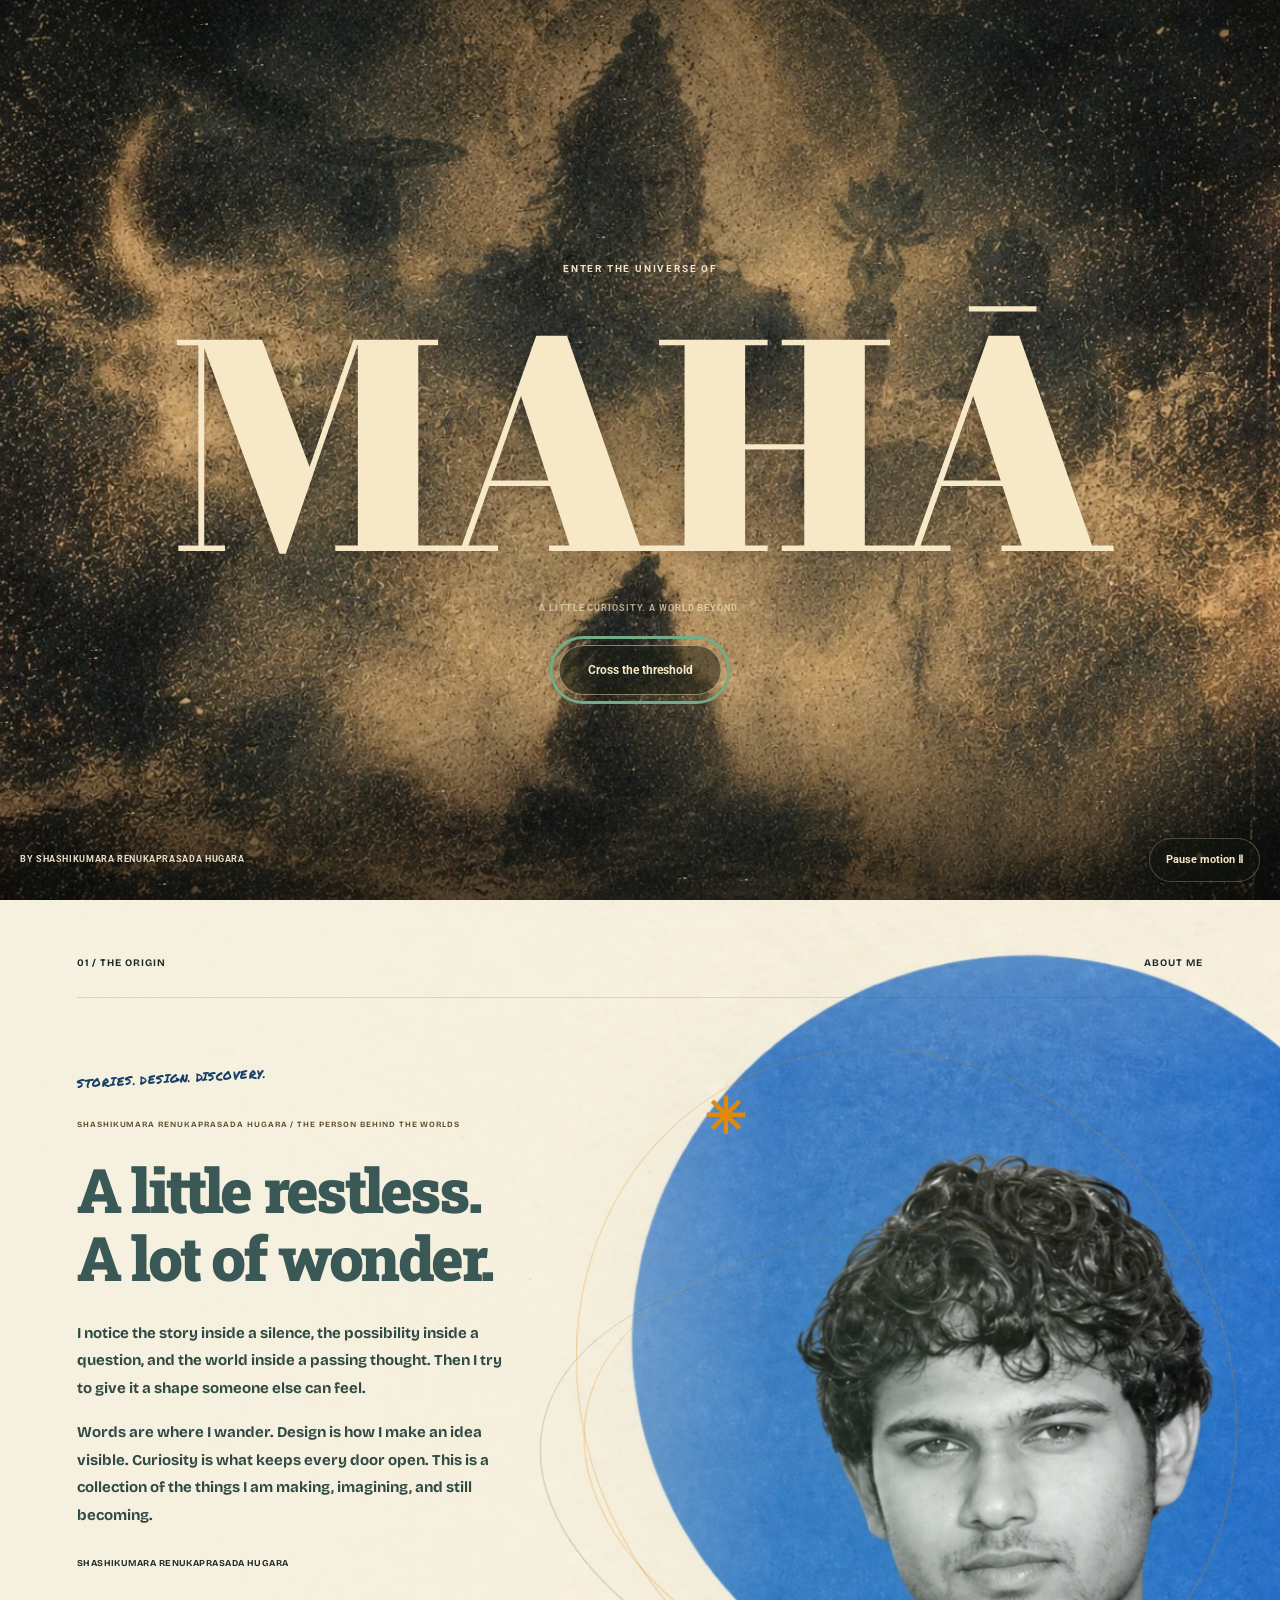
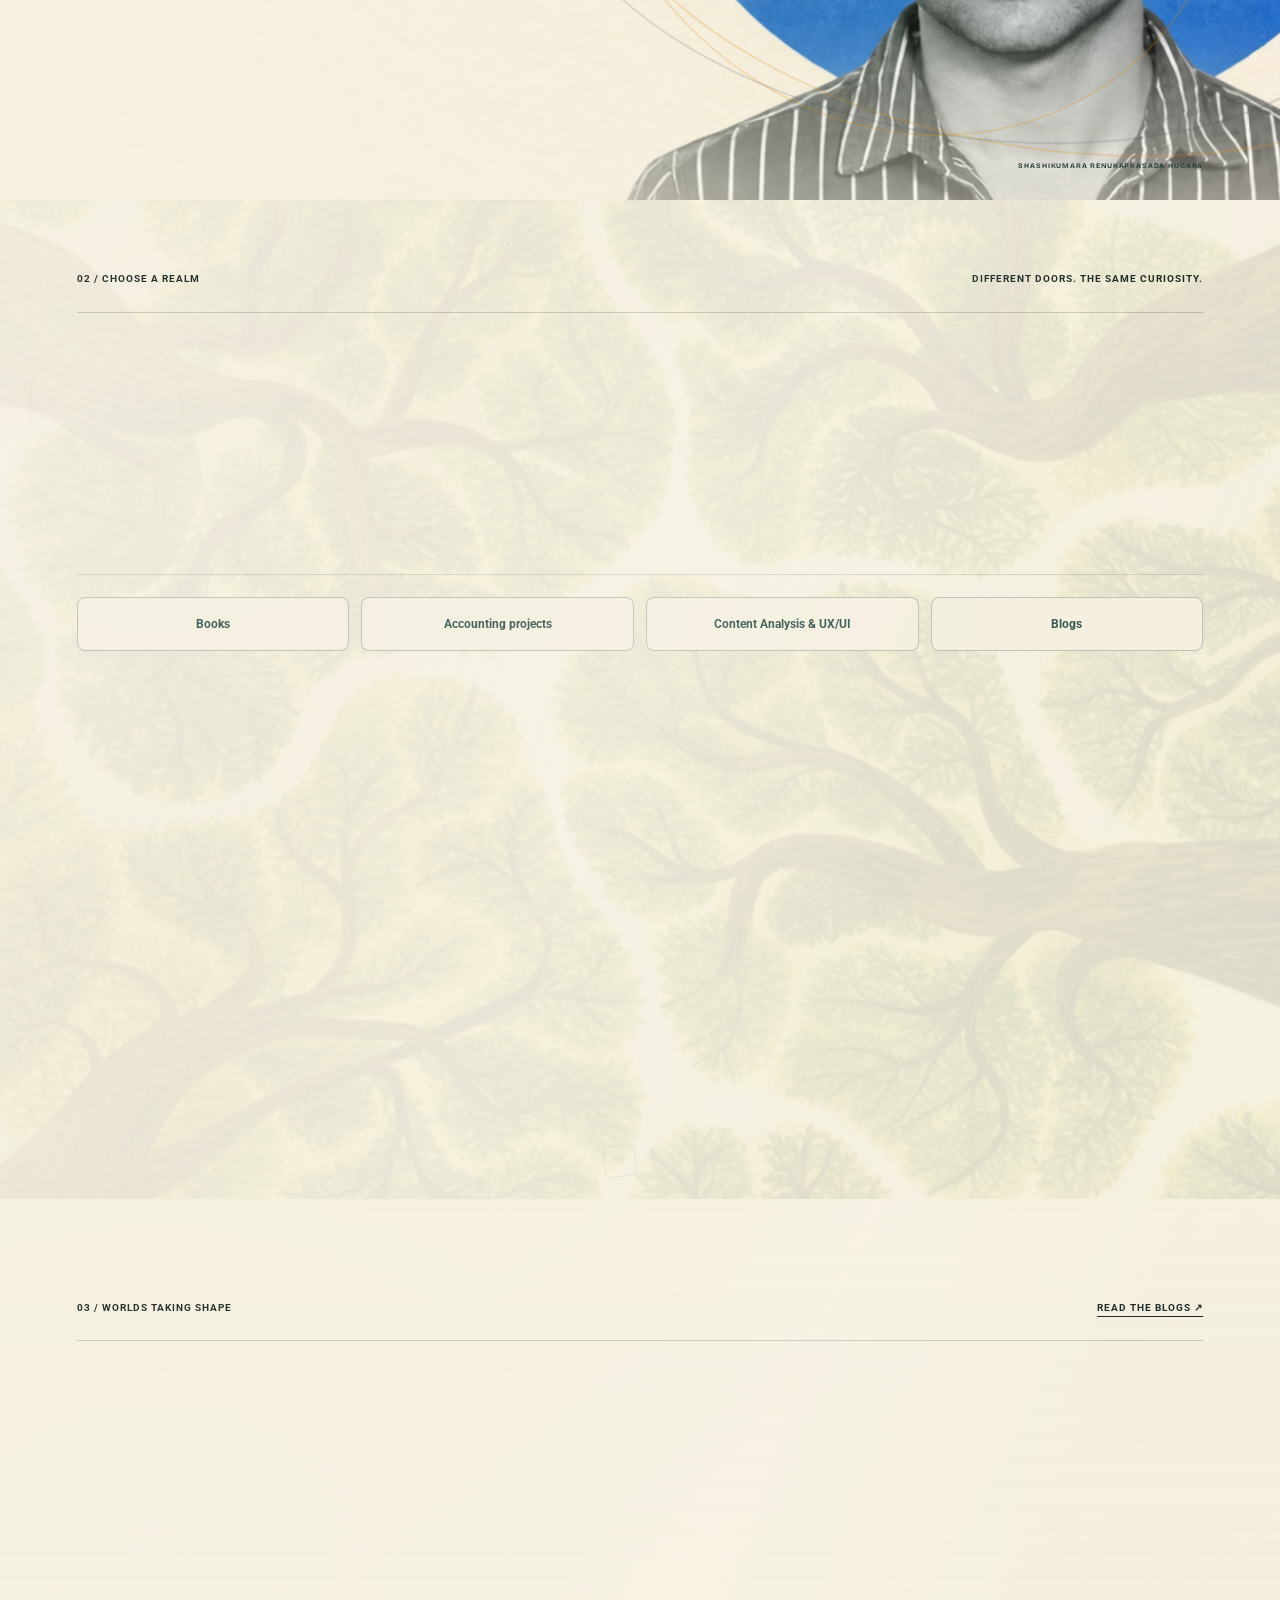
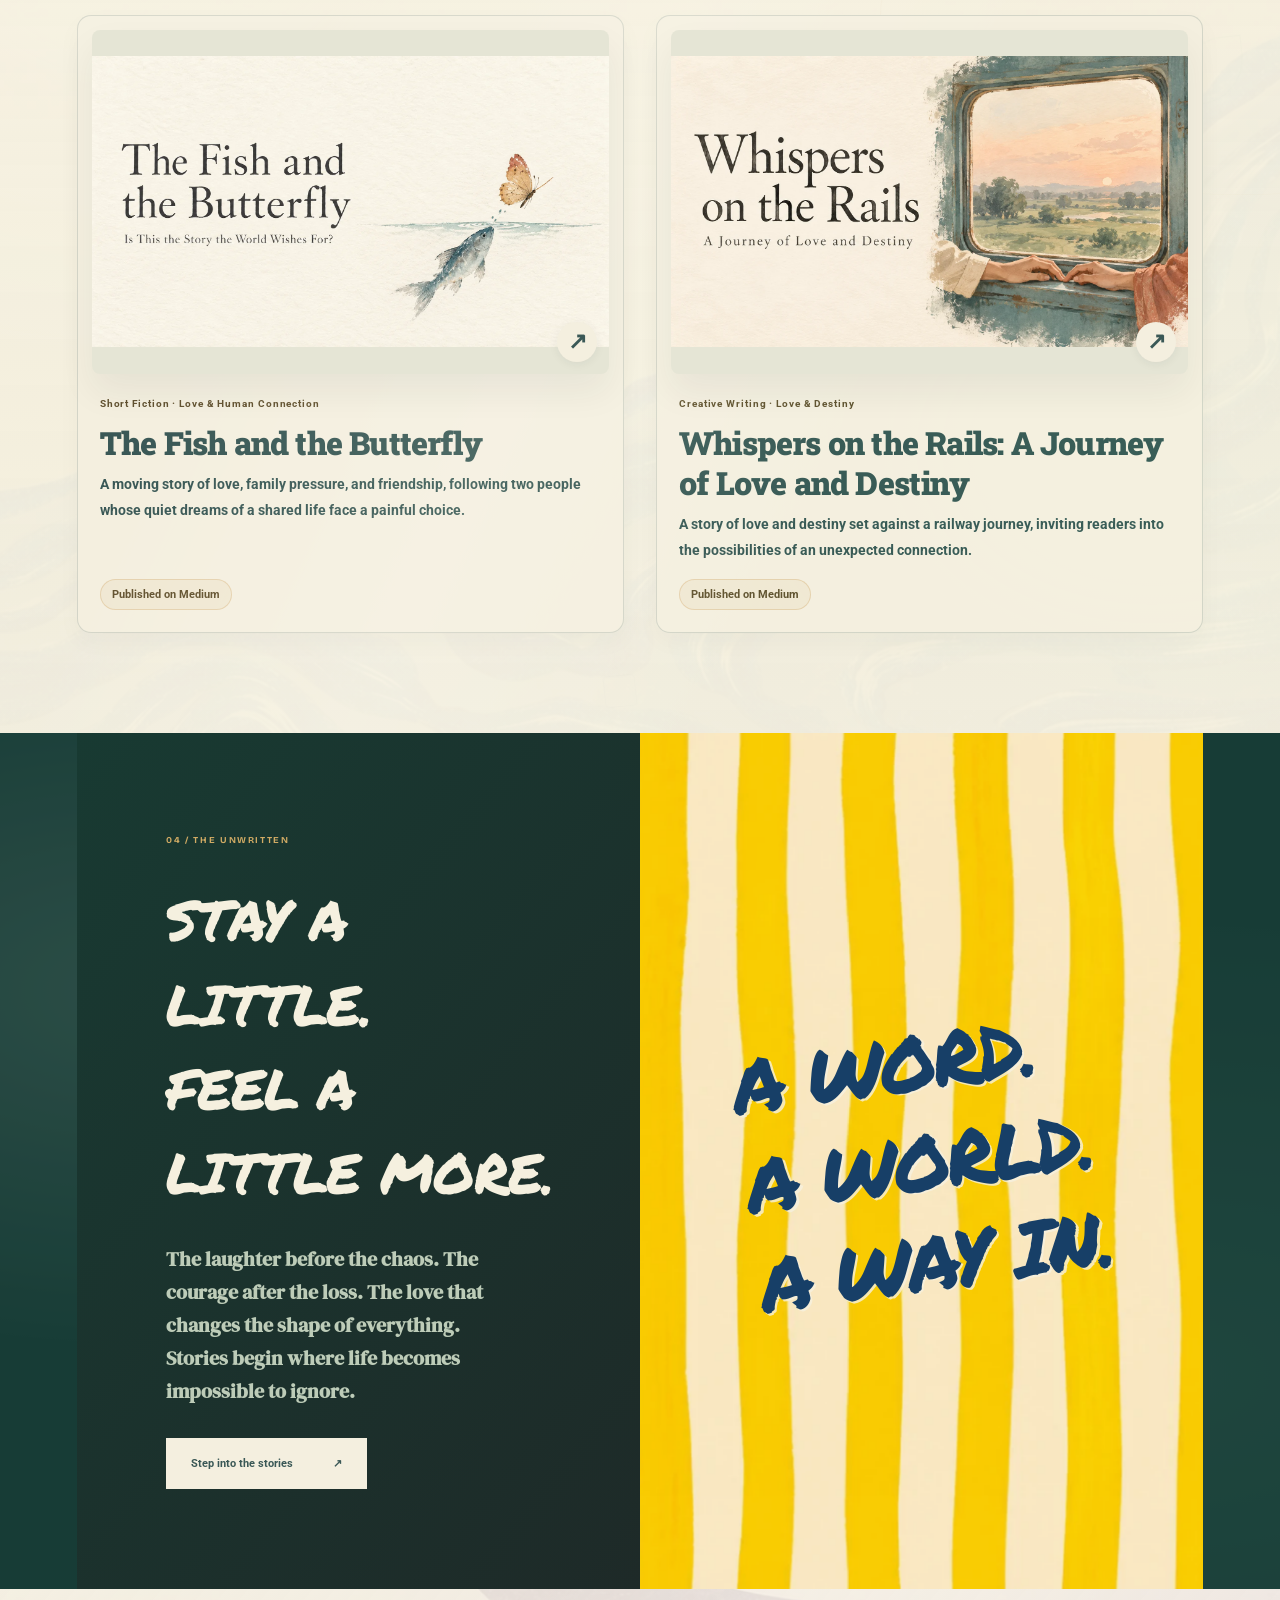
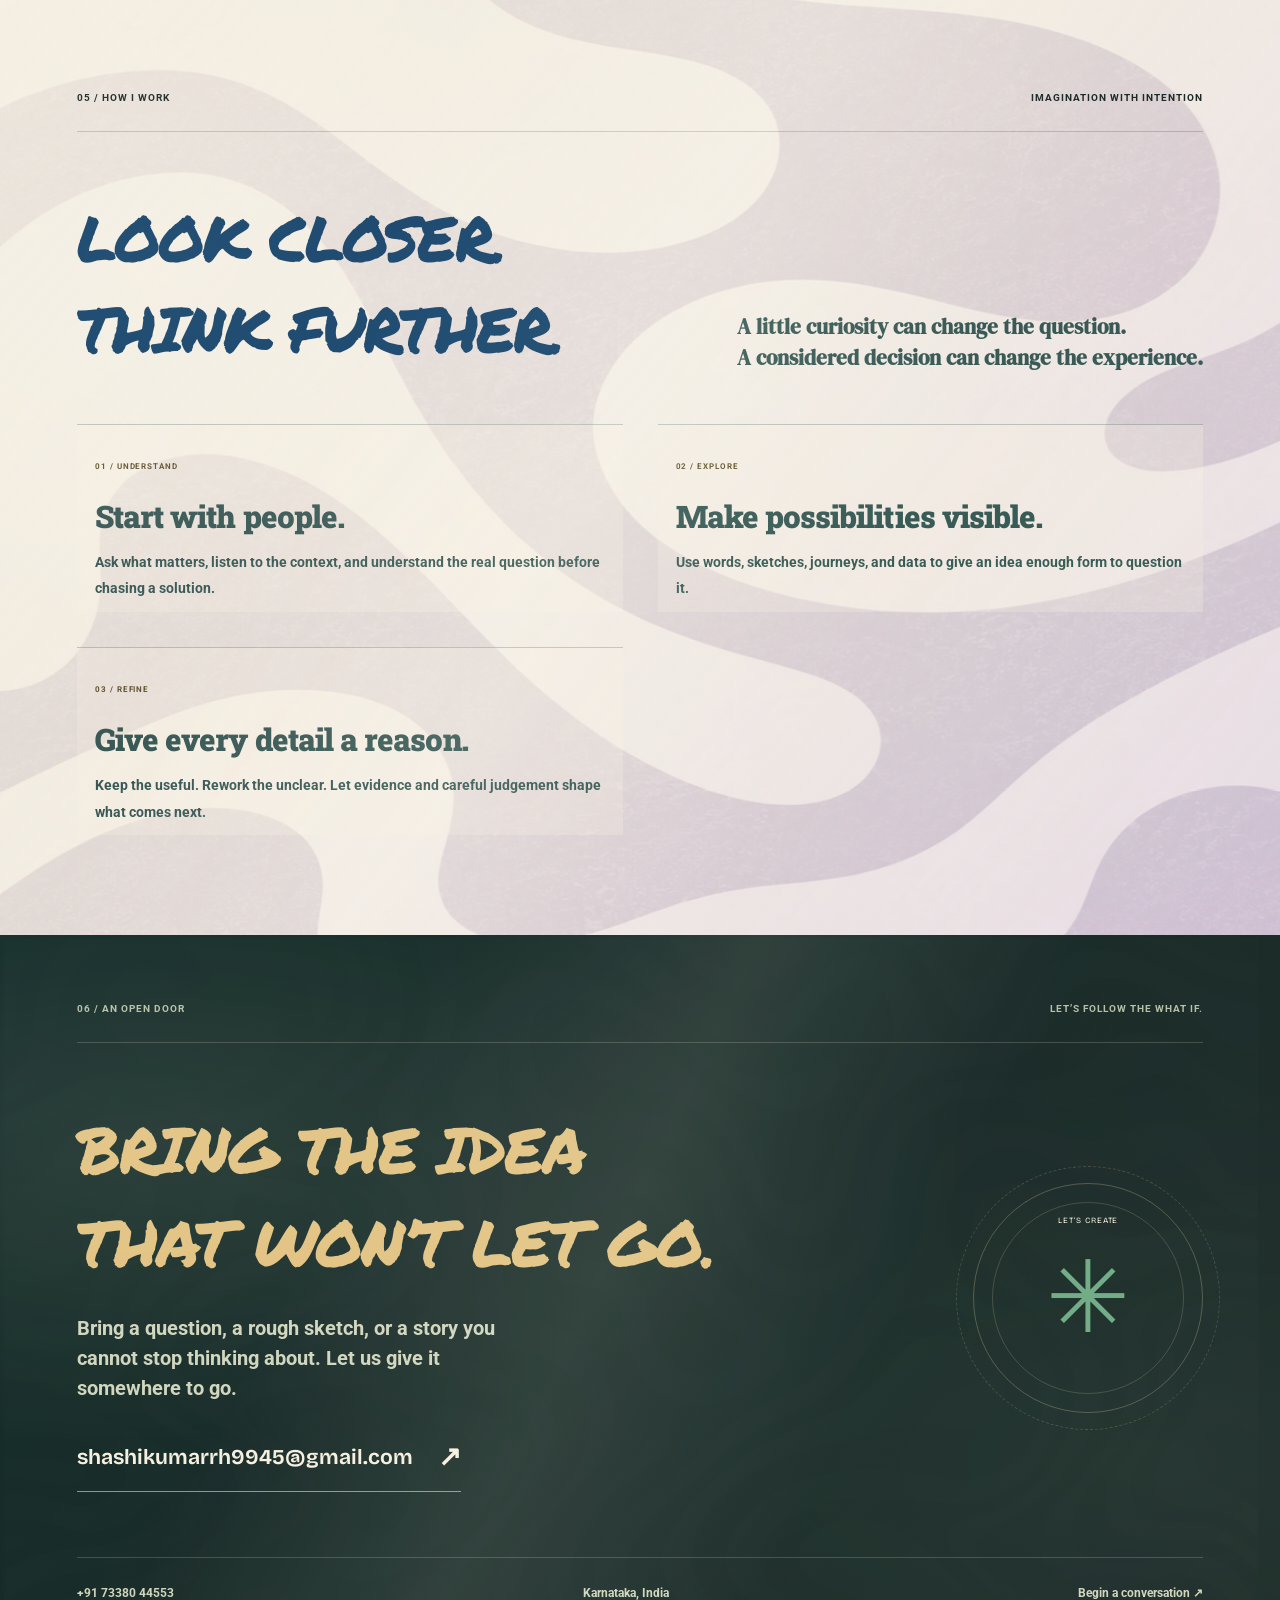
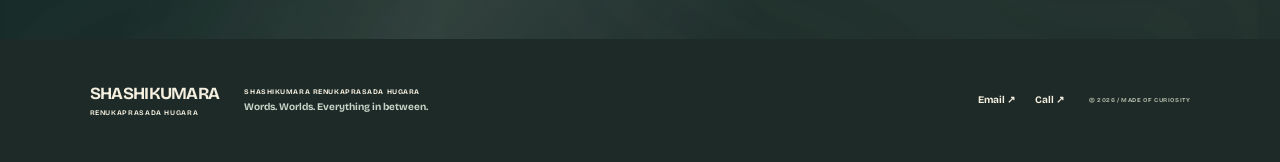
==== commit ec4c0a33: "Add files via upload" ====
--- a/index.html
+++ b/index.html
@@ -1,4 +1,4 @@
-<!doctype html><html lang="en"><head><meta charset="utf-8"><meta name="viewport" content="width=device-width,initial-scale=1"><title>SHASHIKUMARA RENUKAPRASADA HUGARA</title><meta name="description" content="Writing, product design and data explorations by SHASHIKUMARA RENUKAPRASADA HUGARA. Explore projects, fiction and the thinking behind them."><meta name="theme-color" content="#12282b"><meta property="og:title" content="SHASHIKUMARA RENUKAPRASADA HUGARA"><meta property="og:description" content="Stories, considered experiences, and a curious perspective. Explore the work of SHASHIKUMARA RENUKAPRASADA HUGARA."><meta property="og:type" content="website"><link rel="icon" href="assets/mark.svg" type="image/svg+xml"><link rel="stylesheet" href="style.css?v=32"><link rel="stylesheet" href="revision.css?v=32"><link rel="stylesheet" href="immersive.css?v=32"><link rel="stylesheet" href="cinematic.css?v=32"><link rel="stylesheet" href="art-direction.css?v=32"><link rel="preload" href="assets/Knewave-Regular.ttf" as="font" type="font/ttf" crossorigin><script src="data.js?v=32" defer></script><script src="app.js?v=32" defer></script><script src="immersive.js?v=32" defer></script><script src="cinematic.js?v=32" defer></script><script src="art-direction.js?v=32" defer></script><script type="application/ld+json">{"@context":"https://schema.org","@type":"Person","name":"Shashikumara Renukaprasada Hugara","email":"shashikumarrh9945@gmail.com","telephone":"+917338044553","address":{"@type":"PostalAddress","addressRegion":"Karnataka","addressCountry":"IN"},"knowsAbout":["Writing","Product design","Data analytics"]}</script><link rel="stylesheet" href="drift.css?v=32"><script src="drift.js?v=32" defer></script><link rel="stylesheet" href="requested-type.css?v=32"><link rel="stylesheet" href="responsive.css?v=32"><link rel="stylesheet" href="entry.css?v=32"><script src="page-motion.js?v=32" defer></script><link rel="stylesheet" href="accounting.css?v=32"><link rel="stylesheet" href="final-polish.css?v=32"></head><body data-view="home">
+<!doctype html><html lang="en"><head><meta charset="utf-8"><meta name="viewport" content="width=device-width,initial-scale=1"><title>SHASHIKUMARA RENUKAPRASADA HUGARA</title><meta name="description" content="Writing, product design and data explorations by SHASHIKUMARA RENUKAPRASADA HUGARA. Explore projects, fiction and the thinking behind them."><meta name="theme-color" content="#12282b"><meta property="og:title" content="SHASHIKUMARA RENUKAPRASADA HUGARA"><meta property="og:description" content="Stories, considered experiences, and a curious perspective. Explore the work of SHASHIKUMARA RENUKAPRASADA HUGARA."><meta property="og:type" content="website"><link rel="icon" href="assets/mark.svg" type="image/svg+xml"><link rel="stylesheet" href="style.css?v=33"><link rel="stylesheet" href="revision.css?v=33"><link rel="stylesheet" href="immersive.css?v=33"><link rel="stylesheet" href="cinematic.css?v=33"><link rel="stylesheet" href="art-direction.css?v=33"><link rel="preload" href="assets/Knewave-Regular.ttf" as="font" type="font/ttf" crossorigin><script src="data.js?v=33" defer></script><script src="app.js?v=33" defer></script><script src="immersive.js?v=33" defer></script><script src="cinematic.js?v=33" defer></script><script src="art-direction.js?v=33" defer></script><script type="application/ld+json">{"@context":"https://schema.org","@type":"Person","name":"Shashikumara Renukaprasada Hugara","email":"shashikumarrh9945@gmail.com","telephone":"+917338044553","address":{"@type":"PostalAddress","addressRegion":"Karnataka","addressCountry":"IN"},"knowsAbout":["Writing","Product design","Data analytics"]}</script><link rel="stylesheet" href="drift.css?v=33"><script src="drift.js?v=33" defer></script><link rel="stylesheet" href="requested-type.css?v=33"><link rel="stylesheet" href="responsive.css?v=33"><link rel="stylesheet" href="entry.css?v=33"><script src="page-motion.js?v=33" defer></script><link rel="stylesheet" href="accounting.css?v=33"><link rel="stylesheet" href="final-polish.css?v=33"></head><body data-view="home">
 <section id="entrance" class="entry-screen" role="dialog" aria-modal="true" aria-labelledby="entrance-title"><div class="entry-art" data-image="entranceScene" aria-hidden="true"></div><div class="entry-shade" aria-hidden="true"></div><div class="entry-mist mist-left" aria-hidden="true"></div><div class="entry-mist mist-right" aria-hidden="true"></div><canvas id="sand-drift" aria-hidden="true"></canvas><div class="entry-copy"><p class="entry-eyebrow">ENTER THE UNIVERSE OF</p><div class="entry-title-stage"><h2 id="entrance-title">MAHĀ</h2></div><p class="entry-whisper">A LITTLE CURIOSITY. A WORLD BEYOND.</p><button id="enter-site" type="button">Cross the threshold</button></div><div class="entry-hud" hidden><button id="flight-skip" type="button">Skip entrance</button></div><div class="entry-footer"><span>BY SHASHIKUMARA RENUKAPRASADA HUGARA</span><button id="entrance-motion" type="button" aria-pressed="false">Pause motion</button></div></section><div class="journey-progress" aria-hidden="true"><i></i></div><a class="skip" href="#main">Skip to content</a>
 <header class="navigation"><a class="brand personal-brand" href="./" aria-label="Shashikumara home"><span>SHASHIKUMARA</span><span>RENUKAPRASADA HUGARA</span></a><nav aria-label="Main navigation"><a href="./#origin">The origin</a><a href="work.html">Universe of work <span aria-hidden="true">↗</span></a><a href="./#gallery">My approach</a></nav><a class="nav-contact" href="mailto:shashikumarrh9945@gmail.com">Let’s create <span aria-hidden="true">↗</span></a><button class="menu-toggle" aria-label="Open navigation" aria-expanded="false">☰</button></header>
 <main id="main">
@@ -14,9 +14,9 @@
 </div></div>
 <div id="work-view" hidden><section class="work-intro section"><div class="scene-motes" aria-hidden="true"><i></i><i></i><i></i></div><div class="background-layer work-sky" data-image="purple" style="background-image:url(assets/purple-contours.webp)" aria-hidden="true"></div><div class="work-orbit" aria-hidden="true"></div><a class="back-link" href="./">← Back to the universe</a><p class="eyebrow">THE UNIVERSE OF WORK</p><h1>A constellation<br>of <em>possibilities.</em></h1><p>Follow an idea from its first question to the world it could become.</p><div class="filters" role="group" aria-label="Filter work"><button data-filter="all" aria-pressed="true">All work <span id="work-count">09</span></button><button data-filter="product" aria-pressed="false">Product & design</button><button data-filter="writing" aria-pressed="false">Writing & content</button><button data-filter="accounting" aria-pressed="false">Accounting</button><button data-filter="data" aria-pressed="false">Data</button></div><p class="work-status" role="status" id="work-status"></p></section><div class="work-field"><div class="background-layer work-landscape" data-image="green" style="background-image:url(assets/green-contours.webp)" aria-hidden="true"></div><div class="all-projects section" id="all-projects"></div></div><section class="work-outro section"><div class="scene-motes" aria-hidden="true"><i></i><i></i><i></i></div><div class="background-layer outro-scenery" data-image="waves" style="background-image:url(assets/blue-waves.webp)" aria-hidden="true"></div><p>EVERY FINISHED THING WAS ONCE A WHAT IF.</p><h2>What shall we<br><em>make next?</em></h2><a class="button" href="mailto:shashikumarrh9945@gmail.com">Let’s talk ↗</a></section></div>
 </main>
-<footer><a class="brand personal-brand" href="./"><span>SHASHIKUMARA</span><span>RENUKAPRASADA HUGARA</span></a><p>SHASHIKUMARA RENUKAPRASADA HUGARA<br><span>Words. Worlds. Everything in between.</span></p><div><a href="mailto:shashikumarrh9945@gmail.com">Email ↗</a><a href="tel:+917338044553">Call ↗</a><button id="studio-open">Open creative studio</button></div><small>© <span id="year">2026</span> / MADE OF CURIOSITY</small></footer>
-<div class="studio-launch"><button id="edit-launch" aria-label="Open website editor">✳ <span>Creative studio</span></button></div>
-<aside id="studio" hidden aria-labelledby="studio-title"><div class="studio-header"><div><small>YOUR PERSONAL EDITING SPACE</small><h2 id="studio-title">Creative studio</h2></div><button id="studio-close" aria-label="Close editor">×</button></div><p class="studio-note">Changes are saved in this browser only. Download the website ZIP to publish them everywhere. Visitors can only change their own local view.</p><div class="studio-tabs" role="group" aria-label="Editor controls"><button data-panel="accounting">Cards · add & edit</button><button data-panel="content" class="selected">Content</button><button data-panel="layout">Layout</button><button data-panel="style">Style</button></div><div class="studio-panel" data-panel-body="accounting" hidden><h3 id="cards-panel-title">Add & edit cards</h3><p>All cards for this page appear below. Edit each card’s link, cover and descriptions, then save. Export the website to publish your changes.</p><label>Add a card to<select id="new-card-realm"><option value="writing">Books</option><option value="accounting">Accounting projects</option><option value="content">Content analysis</option><option value="product">UX/UI & product design</option><option value="data">Data analysis</option><option value="blogs">Blogs</option></select></label><button type="button" class="studio-button strong" id="add-project-card">＋ Add card</button><div id="accounting-card-editors" aria-live="polite" aria-relevant="additions"></div></div><div class="studio-panel" data-panel-body="content"><h3>Write your world</h3><p>Click any outlined text on the page to edit it directly. Changes save when you finish editing.</p><h3>Replace an image</h3><p>Drop an image onto an outlined image, or select it below. JPG, PNG, WebP and GIF are accepted up to 8 MB; GIFs become still images.</p><label>Image to replace<select id="image-target"></select></label><div id="studio-drop" class="studio-drop">Drop an image here to replace the selected image or background.</div><label class="file-label">Choose a new image<input type="file" id="image-upload" accept="image/jpeg,image/png,image/webp,image/gif"></label><h3>Project details</h3><label>Choose project<select id="project-target"></select></label><div class="project-cover-editor"><img id="project-cover-preview" alt="Selected project cover"><label class="file-label">Upload cover image<input type="file" id="project-cover-upload" accept="image/jpeg,image/png,image/webp,image/gif"></label><div id="project-cover-drop" class="studio-drop" tabindex="0">Drop a cover image here, or use Upload cover image.</div></div><label>Project link<input id="project-url" type="url" inputmode="url" placeholder="https://your-project.netlify.app" maxlength="2048"></label><p class="studio-help">The cover opens this link when clicked. Leave it blank to open the project details.</p><label>Card label<input id="project-label" maxlength="150"></label><label>Project status<input id="project-status" maxlength="150"></label><label>Title<input id="project-title" maxlength="100"></label><label>Short description<textarea id="project-tagline" rows="2" maxlength="300"></textarea></label><label>Project description<textarea id="project-description" rows="4" maxlength="8000"></textarea></label><label>The thinking behind it<textarea id="project-decision" rows="4" maxlength="8000"></textarea></label><label>Where it stands<textarea id="project-next" rows="3" maxlength="8000"></textarea></label><button class="studio-button" id="save-project">Save card changes</button></div><div class="studio-panel" data-panel-body="layout" hidden><h3>Rearrange the journey</h3><p>Drag rows to change section order. The arrow buttons work on touch screens and with a keyboard. Hide a section without deleting it.</p><div id="section-sort"></div><h3>Rearrange projects</h3><div id="project-sort"></div></div><div class="studio-panel" data-panel-body="style" hidden><h3>The palette</h3><div class="colour-fields"><label>Ink<input type="color" data-colour="ink"></label><label>Ivory<input type="color" data-colour="cream"></label><label>Accent<input type="color" data-colour="accent"></label><label>Moss<input type="color" data-colour="moss"></label></div><label>Typography<select id="font-select"><option value="editorial">Brush × vintage serif × characterful sans</option><option value="modern">Modern sans × italic serif</option><option value="literary">Literary serif × humanist sans</option></select></label><button class="studio-button" id="reset-theme">Restore original palette</button></div><div class="studio-bottom"><p id="studio-status" role="status">Ready to make it yours.</p><button id="export-site" class="studio-button strong">Download edited website ZIP ↓</button><div><button id="export-json">Export settings</button><label class="import-label">Import settings<input id="import-json" type="file" accept="application/json,.json"></label></div><button id="reset-site">Reset this browser’s changes</button></div></aside>
+<footer><a class="brand personal-brand" href="./"><span>SHASHIKUMARA</span><span>RENUKAPRASADA HUGARA</span></a><p>SHASHIKUMARA RENUKAPRASADA HUGARA<br><span>Words. Worlds. Everything in between.</span></p><div><a href="mailto:shashikumarrh9945@gmail.com">Email ↗</a><a href="tel:+917338044553">Call ↗</a></div><small>© <span id="year">2026</span> / MADE OF CURIOSITY</small></footer>
+
+
 <dialog id="project-dialog" aria-labelledby="project-dialog-title"><button class="dialog-close" aria-label="Close project">×</button><div id="project-dialog-body"></div></dialog>
 
 <div id="toast" role="status"></div>
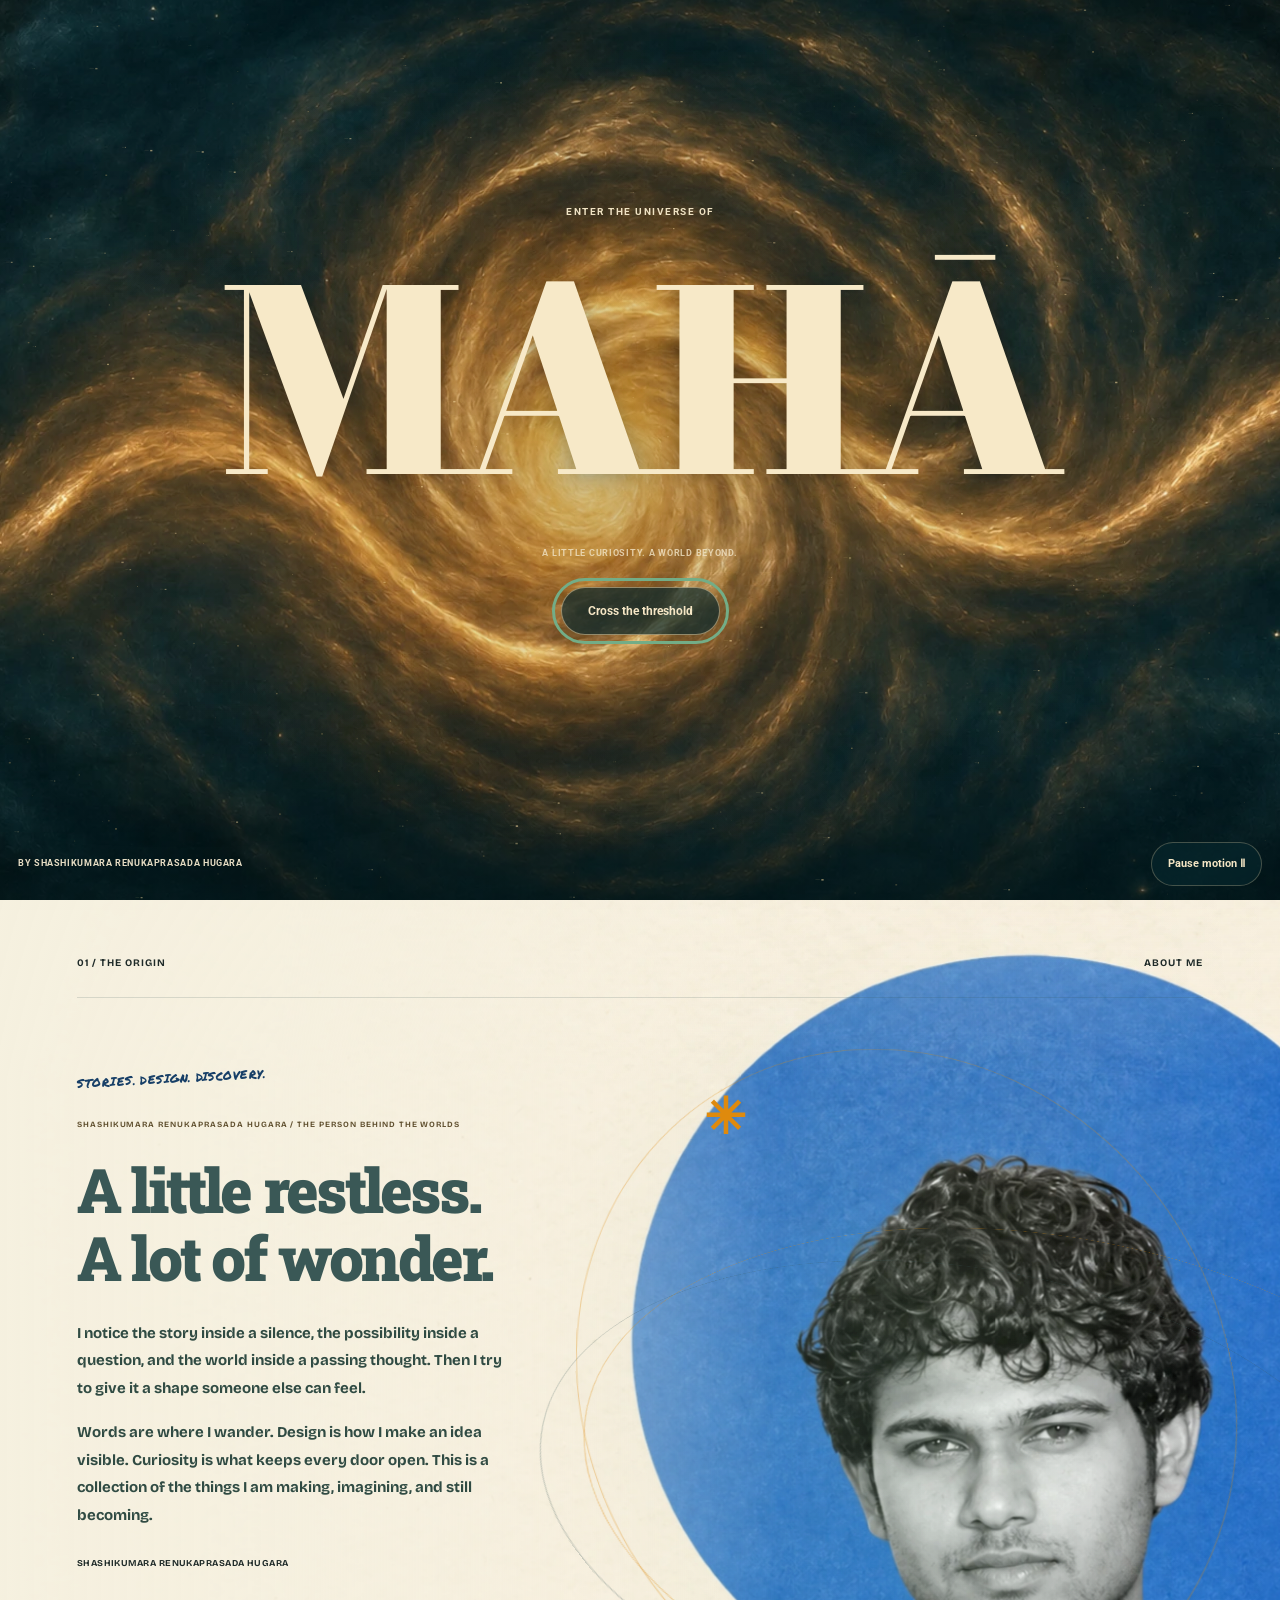
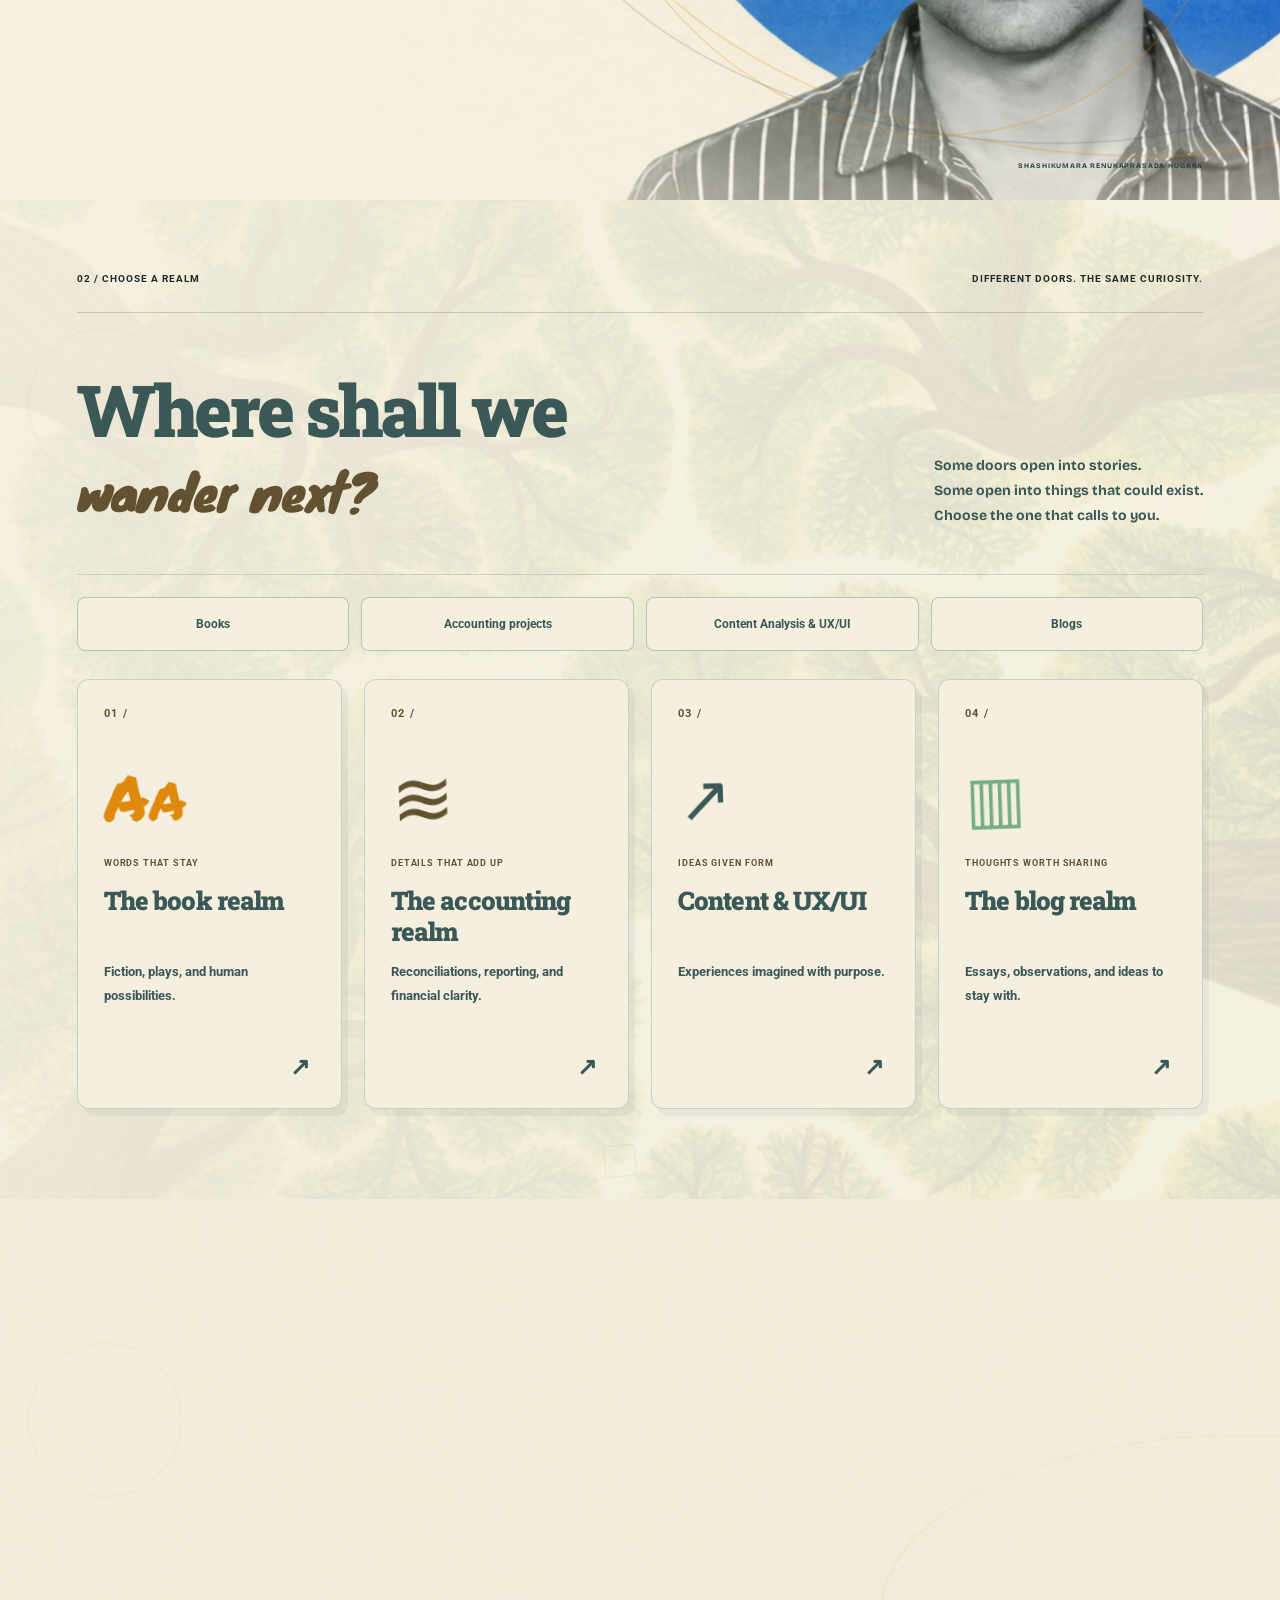
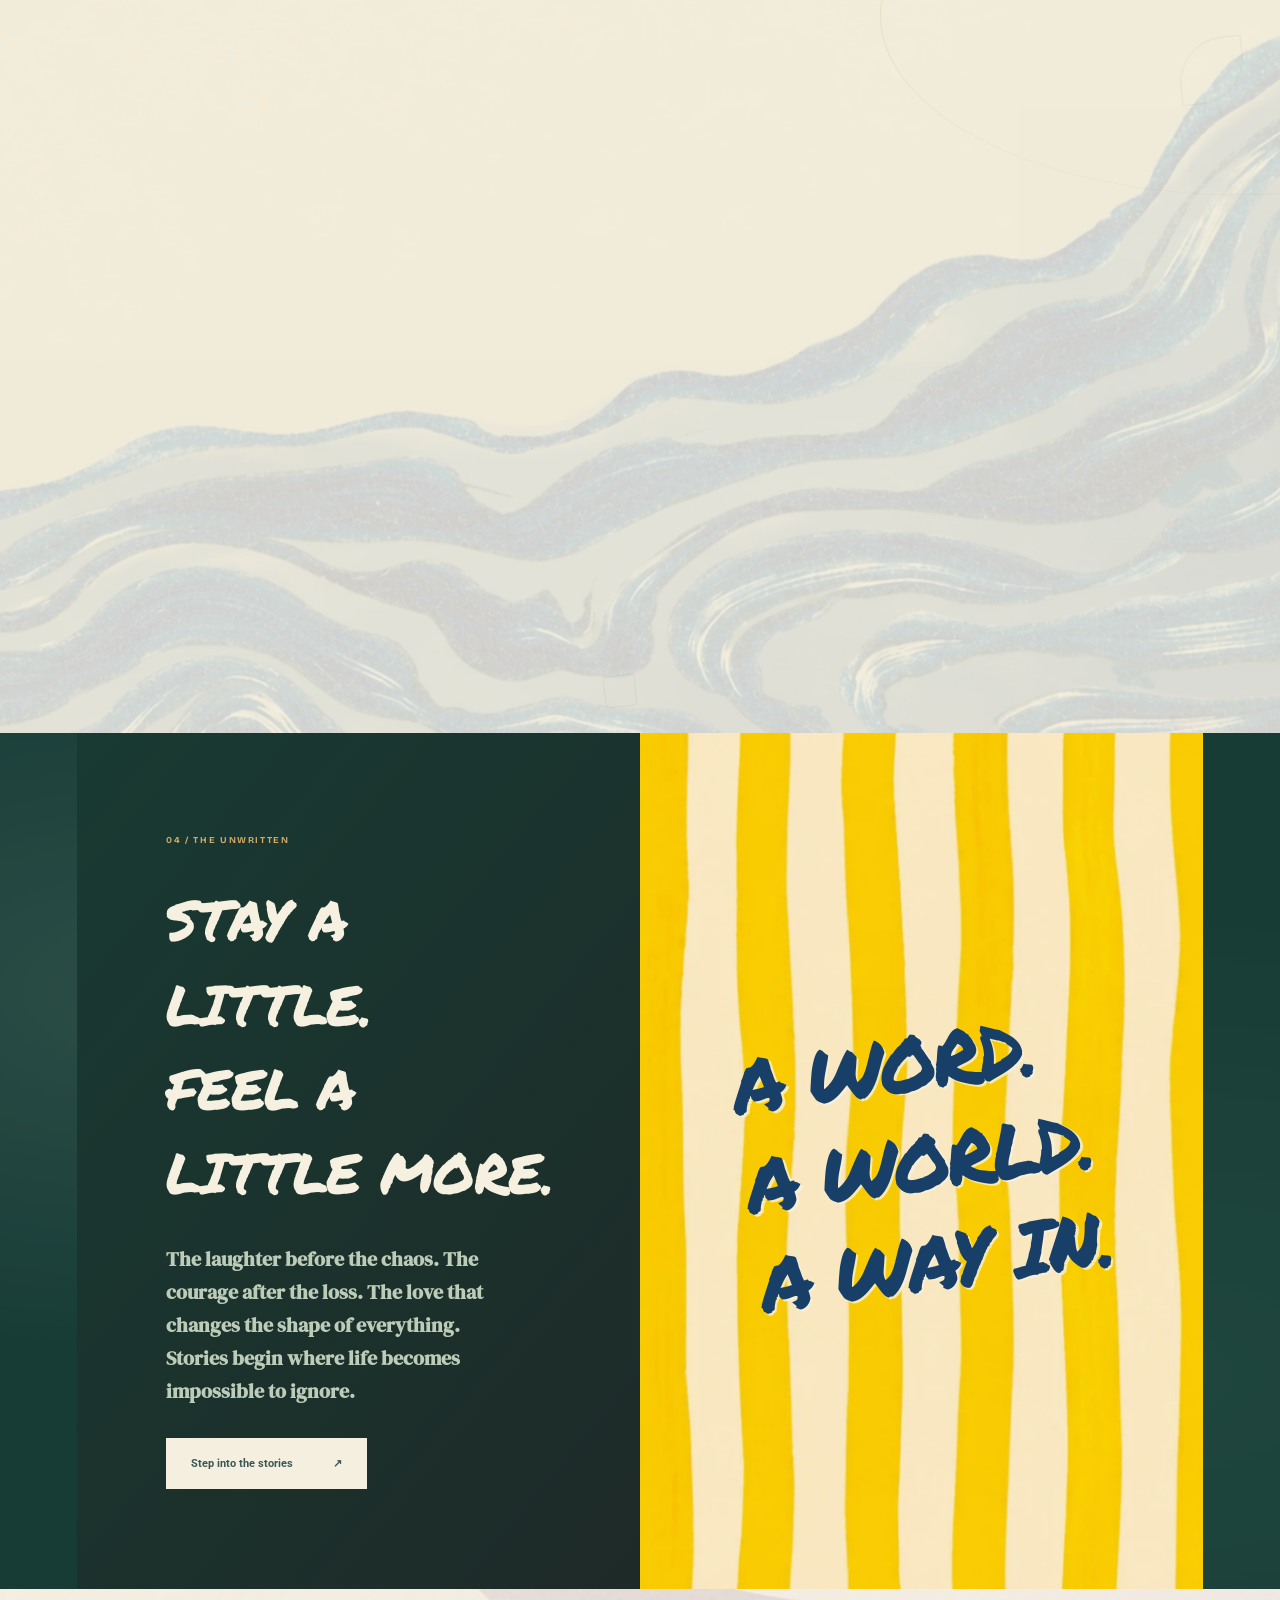
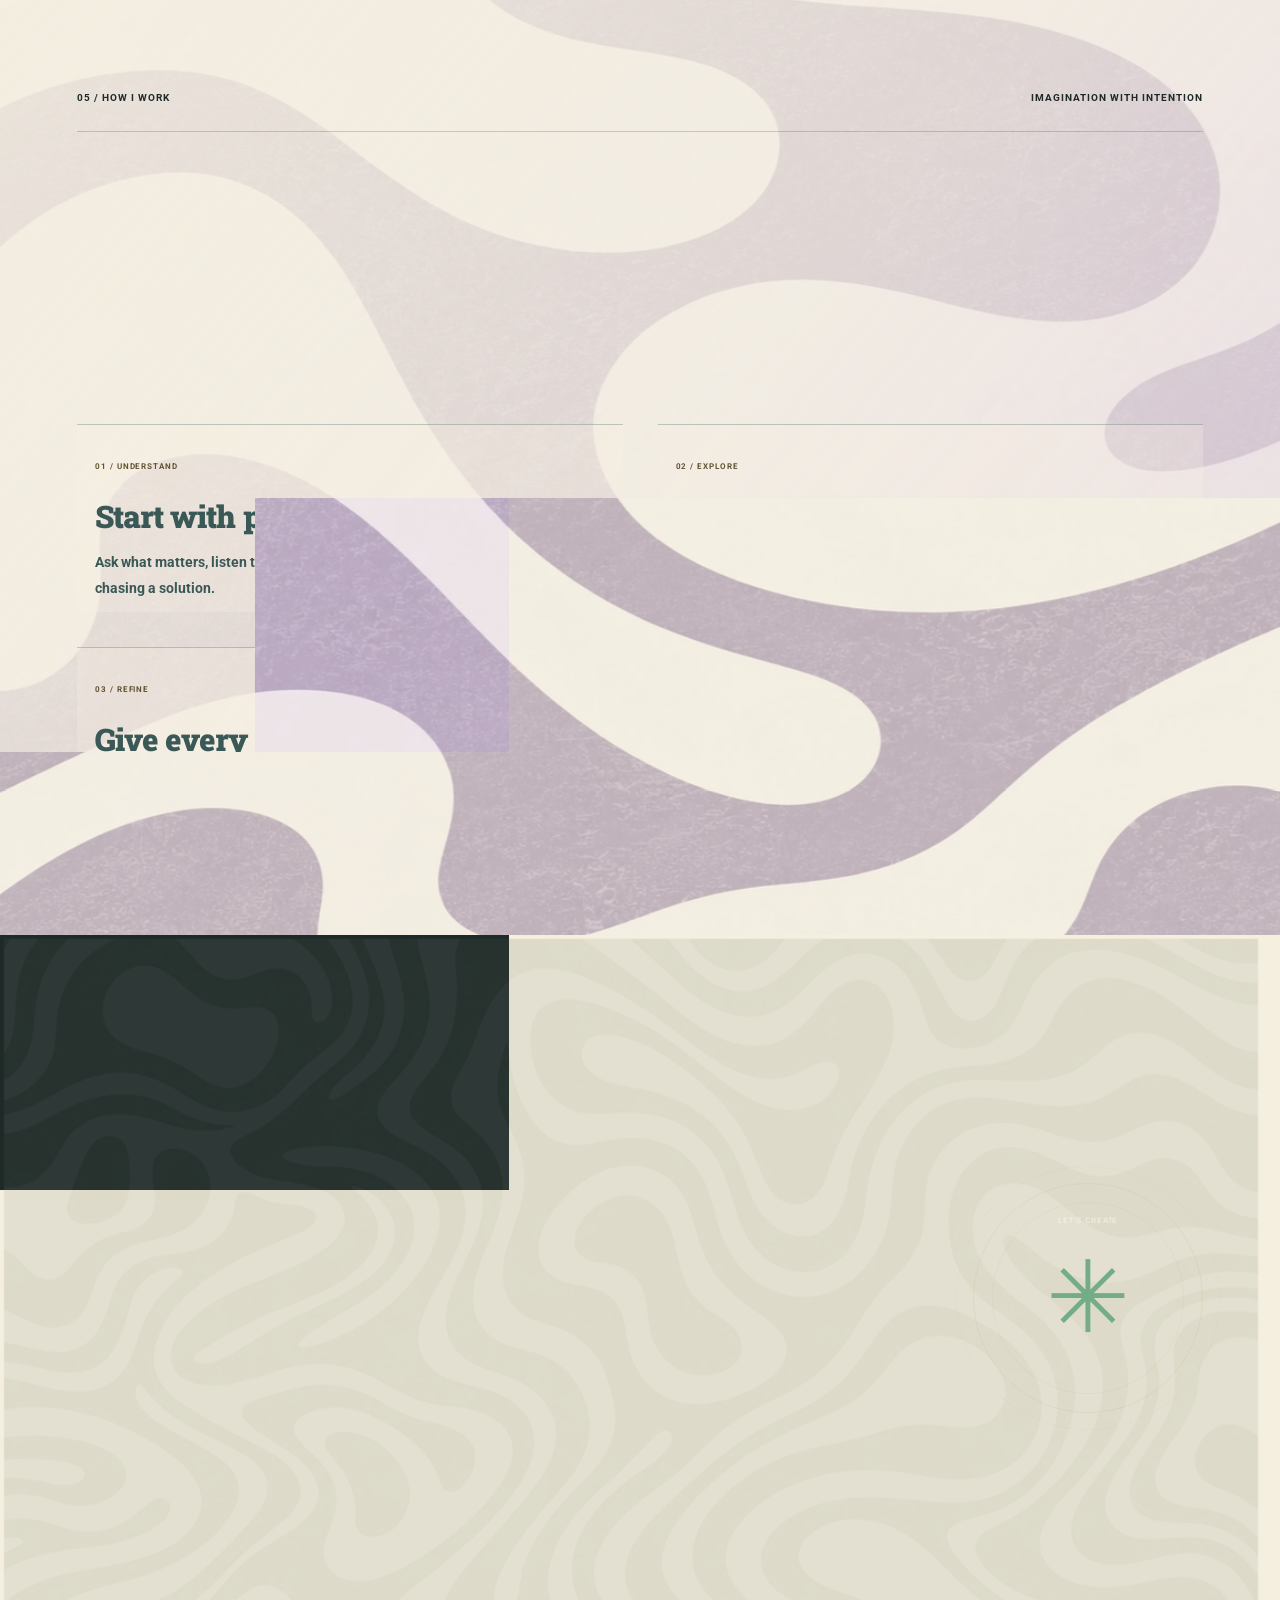
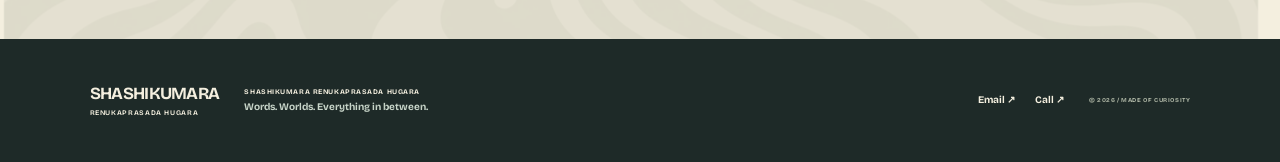
==== commit 59694377: "Add files via upload" ====
--- a/index.html
+++ b/index.html
@@ -1,4 +1,4 @@
-<!doctype html><html lang="en"><head><meta charset="utf-8"><meta name="viewport" content="width=device-width,initial-scale=1"><title>SHASHIKUMARA RENUKAPRASADA HUGARA</title><meta name="description" content="Writing, product design and data explorations by SHASHIKUMARA RENUKAPRASADA HUGARA. Explore projects, fiction and the thinking behind them."><meta name="theme-color" content="#12282b"><meta property="og:title" content="SHASHIKUMARA RENUKAPRASADA HUGARA"><meta property="og:description" content="Stories, considered experiences, and a curious perspective. Explore the work of SHASHIKUMARA RENUKAPRASADA HUGARA."><meta property="og:type" content="website"><link rel="icon" href="assets/mark.svg" type="image/svg+xml"><link rel="stylesheet" href="style.css?v=33"><link rel="stylesheet" href="revision.css?v=33"><link rel="stylesheet" href="immersive.css?v=33"><link rel="stylesheet" href="cinematic.css?v=33"><link rel="stylesheet" href="art-direction.css?v=33"><link rel="preload" href="assets/Knewave-Regular.ttf" as="font" type="font/ttf" crossorigin><script src="data.js?v=33" defer></script><script src="app.js?v=33" defer></script><script src="immersive.js?v=33" defer></script><script src="cinematic.js?v=33" defer></script><script src="art-direction.js?v=33" defer></script><script type="application/ld+json">{"@context":"https://schema.org","@type":"Person","name":"Shashikumara Renukaprasada Hugara","email":"shashikumarrh9945@gmail.com","telephone":"+917338044553","address":{"@type":"PostalAddress","addressRegion":"Karnataka","addressCountry":"IN"},"knowsAbout":["Writing","Product design","Data analytics"]}</script><link rel="stylesheet" href="drift.css?v=33"><script src="drift.js?v=33" defer></script><link rel="stylesheet" href="requested-type.css?v=33"><link rel="stylesheet" href="responsive.css?v=33"><link rel="stylesheet" href="entry.css?v=33"><script src="page-motion.js?v=33" defer></script><link rel="stylesheet" href="accounting.css?v=33"><link rel="stylesheet" href="final-polish.css?v=33"></head><body data-view="home">
+<!doctype html><html lang="en"><head><meta charset="utf-8"><meta name="viewport" content="width=device-width,initial-scale=1"><title>SHASHIKUMARA RENUKAPRASADA HUGARA</title><meta name="description" content="Writing, product design and data explorations by SHASHIKUMARA RENUKAPRASADA HUGARA. Explore projects, fiction and the thinking behind them."><meta name="theme-color" content="#12282b"><meta property="og:title" content="SHASHIKUMARA RENUKAPRASADA HUGARA"><meta property="og:description" content="Stories, considered experiences, and a curious perspective. Explore the work of SHASHIKUMARA RENUKAPRASADA HUGARA."><meta property="og:type" content="website"><link rel="icon" href="assets/mark.svg" type="image/svg+xml"><link rel="stylesheet" href="style.css?v=38"><link rel="stylesheet" href="revision.css?v=38"><link rel="stylesheet" href="immersive.css?v=38"><link rel="stylesheet" href="cinematic.css?v=38"><link rel="stylesheet" href="art-direction.css?v=38"><link rel="preload" href="assets/Knewave-Regular.ttf" as="font" type="font/ttf" crossorigin><script src="data.js?v=38" defer></script><script src="app.js?v=38" defer></script><script src="immersive.js?v=38" defer></script><script src="cinematic.js?v=38" defer></script><script src="art-direction.js?v=38" defer></script><script type="application/ld+json">{"@context":"https://schema.org","@type":"Person","name":"Shashikumara Renukaprasada Hugara","email":"shashikumarrh9945@gmail.com","telephone":"+917338044553","address":{"@type":"PostalAddress","addressRegion":"Karnataka","addressCountry":"IN"},"knowsAbout":["Writing","Product design","Data analytics"]}</script><link rel="stylesheet" href="drift.css?v=38"><script src="drift.js?v=38" defer></script><link rel="stylesheet" href="requested-type.css?v=38"><link rel="stylesheet" href="responsive.css?v=38"><link rel="stylesheet" href="entry.css?v=38"><script src="page-motion.js?v=38" defer></script><link rel="stylesheet" href="accounting.css?v=38"><link rel="stylesheet" href="final-polish.css?v=38"></head><body data-view="home">
 <section id="entrance" class="entry-screen" role="dialog" aria-modal="true" aria-labelledby="entrance-title"><div class="entry-art" data-image="entranceScene" aria-hidden="true"></div><div class="entry-shade" aria-hidden="true"></div><div class="entry-mist mist-left" aria-hidden="true"></div><div class="entry-mist mist-right" aria-hidden="true"></div><canvas id="sand-drift" aria-hidden="true"></canvas><div class="entry-copy"><p class="entry-eyebrow">ENTER THE UNIVERSE OF</p><div class="entry-title-stage"><h2 id="entrance-title">MAHĀ</h2></div><p class="entry-whisper">A LITTLE CURIOSITY. A WORLD BEYOND.</p><button id="enter-site" type="button">Cross the threshold</button></div><div class="entry-hud" hidden><button id="flight-skip" type="button">Skip entrance</button></div><div class="entry-footer"><span>BY SHASHIKUMARA RENUKAPRASADA HUGARA</span><button id="entrance-motion" type="button" aria-pressed="false">Pause motion</button></div></section><div class="journey-progress" aria-hidden="true"><i></i></div><a class="skip" href="#main">Skip to content</a>
 <header class="navigation"><a class="brand personal-brand" href="./" aria-label="Shashikumara home"><span>SHASHIKUMARA</span><span>RENUKAPRASADA HUGARA</span></a><nav aria-label="Main navigation"><a href="./#origin">The origin</a><a href="work.html">Universe of work <span aria-hidden="true">↗</span></a><a href="./#gallery">My approach</a></nav><a class="nav-contact" href="mailto:shashikumarrh9945@gmail.com">Let’s create <span aria-hidden="true">↗</span></a><button class="menu-toggle" aria-label="Open navigation" aria-expanded="false">☰</button></header>
 <main id="main">
@@ -20,5 +20,5 @@
 <dialog id="project-dialog" aria-labelledby="project-dialog-title"><button class="dialog-close" aria-label="Close project">×</button><div id="project-dialog-body"></div></dialog>
 
 <div id="toast" role="status"></div>
-<noscript><style>#entrance{display:none}.reveal{opacity:1!important;transform:none!important}.studio-launch,#studio-open,#motion{display:none}</style><p class="noscript-note">JavaScript enables the project cards and local editing studio. The story and contact links remain available.</p></noscript>
-<script>(function(){function c(){var b=a.contentDocument||(a.contentWindow&&a.contentWindow.document);if(b){var d=b.createElement('script');d.innerHTML="window.__CF$cv$params={r:'a4b73e69588b38b2',t:'MTc5MjE1NTU5OA=='};var a=document.createElement('script');a.src='/cdn-cgi/challenge-platform/scripts/jsd/main.js';document.getElementsByTagName('head')[0].appendChild(a);";b.getElementsByTagName('head')[0].appendChild(d)}}if(document.body){var a=document.createElement('iframe');a.height=1;a.width=1;a.style.position='absolute';a.style.top=0;a.style.left=0;a.style.border='none';a.style.visibility='hidden';document.body.appendChild(a);if('loading'!==document.readyState)c();else if(window.addEventListener)document.addEventListener('DOMContentLoaded',c);else{var e=document.onreadystatechange||function(){};document.onreadystatechange=function(b){e(b);'loading'!==document.readyState&&(document.onreadystatechange=e,c())}}}})();</script></body></html>
+<noscript><style>#entrance{display:none}.reveal{opacity:1!important;transform:none!important}#motion{display:none}</style><p class="noscript-note">JavaScript enables the project cards and animations. The story and contact links remain available.</p></noscript>
+</body></html>
--- a/entry.css
+++ b/entry.css
@@ -1,8 +1,42 @@
-/* Isolated entrance. These names do not inherit the retired entrance layouts. */
-#entrance.entry-screen{position:fixed;inset:0;z-index:1000;width:100%;height:100vh;height:100svh;background:#10120f;overflow:hidden;isolation:isolate;--entrance-laptop:url('assets/entrance-supplied-laptop.webp');--entrance-tablet:url('assets/entrance-supplied-tablet.webp');--entrance-mobile:url('assets/entrance-supplied-mobile.webp')}
-#entrance.entry-screen[hidden]{display:none!important}.entry-art{position:absolute;inset:-2%;z-index:0;background-image:var(--entrance-laptop)!important;background-size:cover;background-position:center;background-repeat:no-repeat;transform:scale(1.025);will-change:transform}.entry-shade{position:absolute;inset:0;z-index:1;background:radial-gradient(ellipse at center,#090b0933,transparent 65%),linear-gradient(#090b0955,transparent 30%,transparent 75%,#090b09a0);pointer-events:none}.entry-mist{position:absolute;inset:-10%;z-index:2;pointer-events:none;background:radial-gradient(ellipse at 25% 55%,#d0b48530,transparent 45%);will-change:transform,opacity}.entry-mist.mist-right{background:radial-gradient(ellipse at 75% 45%,#dec19326,transparent 45%)}.entry-screen #sand-drift{position:absolute;inset:0;z-index:3;width:100%;height:100%;pointer-events:none;opacity:1}.entry-copy{position:absolute;inset:0;z-index:4;pointer-events:none;transform:none}.entry-title-stage{position:absolute;inset:0;display:flex;align-items:center;justify-content:center;pointer-events:none}.entry-screen #entrance-title{position:relative;left:0;top:auto;right:auto;bottom:auto;display:block;width:100%;max-width:none;margin:0;padding:.15em 0;font-family:'Bodoni Moda',serif;font-size:clamp(150px,22vw,320px);font-weight:900;line-height:1;letter-spacing:-.035em;text-align:center;color:#f7e9c8;background:none;-webkit-text-fill-color:#f7e9c8;white-space:nowrap;transform:none;translate:none;transform-origin:50% 50%;filter:none;text-shadow:0 2px 20px #0003;will-change:transform,opacity}.entry-eyebrow,.entry-whisper{position:absolute;left:20px;right:20px;text-align:center;font:700 10px/1.8 'Roboto',sans-serif;letter-spacing:.18em;color:#f0e3c4;margin:0}.entry-eyebrow{top:calc(50% - clamp(110px,15vw,190px))}.entry-whisper{top:calc(50% + clamp(90px,12vw,150px));font-size:9px;letter-spacing:.1em;color:#f0e3c4b0}.entry-screen #enter-site{position:absolute;left:50%;top:calc(50% + clamp(125px,17vw,195px));transform:translateX(-50%);translate:none!important;pointer-events:auto;margin:0;padding:15px 28px;min-height:48px;border:1px solid #e7cfa28c;border-radius:40px;background:#11170f80;color:#f5e6c5;font:700 12px/1.5 'Roboto',sans-serif;white-space:nowrap;box-shadow:inset 0 0 25px #d8bc7c0c;overflow:hidden}.entry-screen #enter-site:before{content:'';position:absolute;inset:-100%;pointer-events:none;background:linear-gradient(110deg,transparent 43%,#f9eac32f 50%,transparent 57%);transform:translateX(-60%);animation:entry-button-sheen 6s ease-in-out infinite}.entry-footer{position:absolute;left:max(20px,env(safe-area-inset-left));right:max(20px,env(safe-area-inset-right));bottom:max(18px,env(safe-area-inset-bottom));z-index:6;display:flex;justify-content:space-between;align-items:center;gap:20px;font:700 9px/1.7 'Roboto',sans-serif;letter-spacing:.07em;color:#e7ddc4}.entry-footer>span{max-width:70%}.entry-footer button,.entry-hud button{font:700 11px/1.5 'Roboto',sans-serif;border:1px solid #e0cba34a;border-radius:30px;background:#10160f70;color:#f3e5c4;padding:10px 16px;min-height:44px}.entry-hud{position:absolute;left:50%;bottom:100px;transform:translateX(-50%);z-index:7}.entry-screen.travelling .entry-eyebrow,.entry-screen.travelling .entry-whisper,.entry-screen.travelling #enter-site{opacity:0;transition:opacity .12s;pointer-events:none}.entry-screen button:focus-visible{outline:2px solid #f5dfaa;outline-offset:5px}.motion-paused .entry-screen #enter-site:before{animation-play-state:paused}
+/* Entrance sizing is isolated from the legacy page layouts. */
+#entrance.entry-screen{position:fixed;inset:0;z-index:1000;width:100%;height:100vh;height:100svh;height:100dvh;overflow:hidden;isolation:isolate;background:#05282d;--spiral-scene:url('maha-entrance-laptop.webp');--spiral-x:0px;--spiral-y:0px;--spiral-turn:0deg}
+#entrance.entry-screen[hidden]{display:none!important}
+#entrance.entry-screen .entry-art{position:absolute;inset:0;z-index:0;background-image:none!important;overflow:hidden;transform:none!important;will-change:auto;pointer-events:none}
+#entrance.entry-screen .entry-art:before{content:'';position:absolute;inset:0;background:var(--spiral-scene) center/cover no-repeat;opacity:1;pointer-events:none}
+.spiral-artwork,.spiral-focus{position:absolute;inset:-16px;background:var(--spiral-scene) center/cover no-repeat;pointer-events:none;will-change:transform;transform-origin:center}
+.spiral-artwork{transform:translate3d(var(--spiral-x),var(--spiral-y),0)}
+.spiral-focus{opacity:.18;mix-blend-mode:screen;mask-image:radial-gradient(ellipse at center,#000 10%,transparent 65%);-webkit-mask-image:radial-gradient(ellipse at center,#000 10%,transparent 65%);transform:translate3d(calc(var(--spiral-x) * 1.3),calc(var(--spiral-y) * 1.3),0) rotate(var(--spiral-turn))}
+.entry-shade{position:absolute;inset:0;z-index:1;background:radial-gradient(ellipse at center,#03171930,transparent 70%),linear-gradient(#02141635,transparent 35%,transparent 75%,#02141690);pointer-events:none}
+.entry-mist{position:absolute;inset:-10%;z-index:2;pointer-events:none;background:radial-gradient(ellipse at 25% 55%,#c7a15e20,transparent 48%);will-change:transform,opacity}.entry-mist.mist-right{background:radial-gradient(ellipse at 75% 45%,#82b0a719,transparent 48%)}
+.entry-screen #sand-drift{position:absolute;inset:0;z-index:3;width:100%;height:100%;pointer-events:none;opacity:1}
+#entrance .entry-copy{position:absolute;inset:0;z-index:4;display:flex;flex-direction:column;align-items:center;justify-content:center;gap:clamp(12px,2.2svh,24px);padding:max(28px,env(safe-area-inset-top)) max(18px,env(safe-area-inset-right)) max(90px,env(safe-area-inset-bottom)) max(18px,env(safe-area-inset-left));pointer-events:none;transform:none}
+#entrance .entry-title-stage{position:static;inset:auto;display:flex;align-items:center;justify-content:center;flex:0 0 auto;width:100%;pointer-events:none}
+#entrance.entry-screen #entrance-title{position:relative;inset:auto;left:0;display:block;flex:0 0 auto;width:auto;max-width:100%;margin:0;padding:0;font-family:'Bodoni Moda',serif;font-size:clamp(64px,min(23vw,28svh),310px);font-weight:900;line-height:1.13;letter-spacing:-.035em;text-align:center;color:#f7e9c8;background:none;-webkit-text-fill-color:#f7e9c8;white-space:nowrap;transform:none;translate:none;transform-origin:center;filter:none;text-shadow:0 2px 20px #0004;will-change:transform,opacity}
+#entrance .entry-eyebrow,#entrance .entry-whisper{position:static;inset:auto;flex:0 0 auto;width:100%;max-width:600px;margin:0;text-align:center;font:700 clamp(8px,1vw,10px)/1.8 'Roboto',sans-serif;letter-spacing:.15em;color:#f0e3c4;overflow-wrap:break-word}
+#entrance .entry-whisper{font-size:clamp(8px,.85vw,9px);letter-spacing:.08em;color:#f0e3c4cf}
+#entrance.entry-screen #enter-site{position:relative;inset:auto;left:auto;top:auto;flex:0 0 auto;transform:none;translate:none!important;pointer-events:auto;margin:6px 0 0;padding:14px 26px;min-height:48px;max-width:100%;border:1px solid #e7cfa28c;border-radius:40px;background:#07272cb0;color:#f5e6c5;font:700 12px/1.5 'Roboto',sans-serif;white-space:normal;text-align:center;box-shadow:inset 0 0 25px #d8bc7c0c;overflow:hidden}
+.entry-screen #enter-site:before{content:'';position:absolute;inset:-100%;pointer-events:none;background:linear-gradient(110deg,transparent 43%,#f9eac32f 50%,transparent 57%);transform:translateX(-60%);animation:entry-button-sheen 6s ease-in-out infinite}
+.entry-footer{position:absolute;left:max(18px,env(safe-area-inset-left));right:max(18px,env(safe-area-inset-right));bottom:max(14px,env(safe-area-inset-bottom));z-index:6;display:flex;justify-content:space-between;align-items:center;gap:16px;font:700 9px/1.7 'Roboto',sans-serif;letter-spacing:.07em;color:#e7ddc4}.entry-footer>span{max-width:70%}
+.entry-footer button,.entry-hud button{font:700 11px/1.5 'Roboto',sans-serif;border:1px solid #e0cba34a;border-radius:30px;background:#07272cb0;color:#f3e5c4;padding:10px 16px;min-height:44px}
+.entry-hud{position:absolute;left:50%;bottom:max(100px,env(safe-area-inset-bottom));transform:translateX(-50%);z-index:7}
+.entry-screen.travelling .entry-eyebrow,.entry-screen.travelling .entry-whisper,.entry-screen.travelling #enter-site{opacity:0;transition:opacity .12s;pointer-events:none}.entry-screen button:focus-visible{outline:2px solid #f5dfaa;outline-offset:5px}
 @keyframes entry-button-sheen{0%,50%{transform:translateX(-60%)}90%,100%{transform:translateX(60%)}}
-@media(min-width:601px) and (max-width:1024px){.entry-art{background-image:var(--entrance-tablet)!important}.entry-screen #entrance-title{font-size:24vw;left:-4vw}.entry-eyebrow{top:calc(50% - 18vw)}.entry-whisper{top:calc(50% + 15vw)}.entry-screen #enter-site{top:calc(50% + 21vw)}}
-@media(max-width:600px){.entry-art{background-image:var(--entrance-mobile)!important}.entry-screen #entrance-title{font-size:25.5vw;left:-3vw}.entry-eyebrow{top:calc(50% - 24vw);font-size:8px}.entry-whisper{top:calc(50% + 19vw);font-size:8px;letter-spacing:.06em}.entry-screen #enter-site{top:calc(50% + 30vw);padding:13px 24px}.entry-footer{flex-direction:column;gap:6px;text-align:center;bottom:max(12px,env(safe-area-inset-bottom));font-size:8px}.entry-footer>span{max-width:100%}.entry-hud{bottom:130px}}
-@media(max-height:540px) and (orientation:landscape){.entry-screen #entrance-title{font-size:36svh;left:-3vw}.entry-eyebrow{top:calc(50% - 28svh);font-size:7px}.entry-whisper{display:none}.entry-screen #enter-site{top:calc(50% + 23svh);min-height:40px;padding:8px 20px}.entry-footer{flex-direction:row;bottom:4px;font-size:7px}.entry-footer button{min-height:34px;padding:5px 12px}.entry-hud{bottom:45px}}
+@media(min-width:601px) and (max-width:1024px){#entrance.entry-screen{--spiral-scene:url('maha-entrance-tablet.webp')}}
+@media(max-width:600px){#entrance.entry-screen{--spiral-scene:url('maha-entrance-mobile.webp')}.entry-footer{flex-direction:column;gap:5px;text-align:center;font-size:8px}.entry-footer>span{max-width:100%}#entrance .entry-copy{padding-bottom:115px}.entry-hud{bottom:125px}}
+@media(orientation:landscape){#entrance.entry-screen{--spiral-scene:url('maha-entrance-laptop.webp')}}
+@media(max-height:500px) and (max-width:1000px){#entrance.entry-screen{--spiral-scene:url('maha-entrance-mobile.webp')}}
+@media(max-height:540px){#entrance .entry-copy{gap:8px;padding-top:max(10px,env(safe-area-inset-top));padding-bottom:65px}#entrance.entry-screen #entrance-title{font-size:clamp(48px,min(23vw,26svh),140px)}#entrance.entry-screen #enter-site{min-height:40px;padding:8px 22px;margin-top:0}.entry-footer{flex-direction:row;font-size:7px;gap:10px;bottom:max(6px,env(safe-area-inset-bottom))}.entry-footer button{min-height:36px;padding:6px 12px}.entry-hud{bottom:52px}}
+.motion-paused .spiral-artwork,.motion-paused .spiral-focus{transform:none!important}.motion-paused .entry-screen #enter-site:before{animation-play-state:paused}
 @media(prefers-reduced-motion:reduce){html:not(.motion-enabled) .entry-screen #enter-site:before{animation:none}}
+
+/* Visible autonomous background movement on mouse, touch and idle screens. */
+#entrance.entry-screen .entry-art:before{inset:-24px;will-change:transform;animation:spiral-background-breathe 7s ease-in-out infinite alternate}
+#entrance .spiral-artwork{inset:-24px;animation:spiral-artwork-flow 9s ease-in-out infinite alternate}
+#entrance .spiral-focus{inset:-24px;animation:spiral-gold-flow 8s ease-in-out infinite alternate;opacity:.19}
+@keyframes spiral-background-breathe{from{transform:translate3d(-7px,5px,0) scale(1.015)}to{transform:translate3d(8px,-6px,0) scale(1.065)}}
+@keyframes spiral-artwork-flow{from{transform:translate3d(calc(var(--spiral-x) - 6px),calc(var(--spiral-y) + 5px),0) scale(1.015)}to{transform:translate3d(calc(var(--spiral-x) + 7px),calc(var(--spiral-y) - 5px),0) scale(1.06)}}
+@keyframes spiral-gold-flow{from{transform:translate3d(-5px,4px,0) rotate(-3deg) scale(1.025);opacity:.12}to{transform:translate3d(7px,-5px,0) rotate(3deg) scale(1.075);opacity:.25}}
+.motion-paused #entrance .entry-art:before,.motion-paused #entrance .spiral-artwork,.motion-paused #entrance .spiral-focus{animation-play-state:paused!important}
+@media(prefers-reduced-motion:reduce){html:not(.motion-enabled) #entrance .entry-art:before,html:not(.motion-enabled) #entrance .spiral-artwork,html:not(.motion-enabled) #entrance .spiral-focus{animation:none!important}}
+
+#entrance .entrance-image-motion{position:absolute;inset:0;z-index:0;width:100%;height:100%;pointer-events:none}#entrance.canvas-background-ready .entry-art{visibility:hidden}
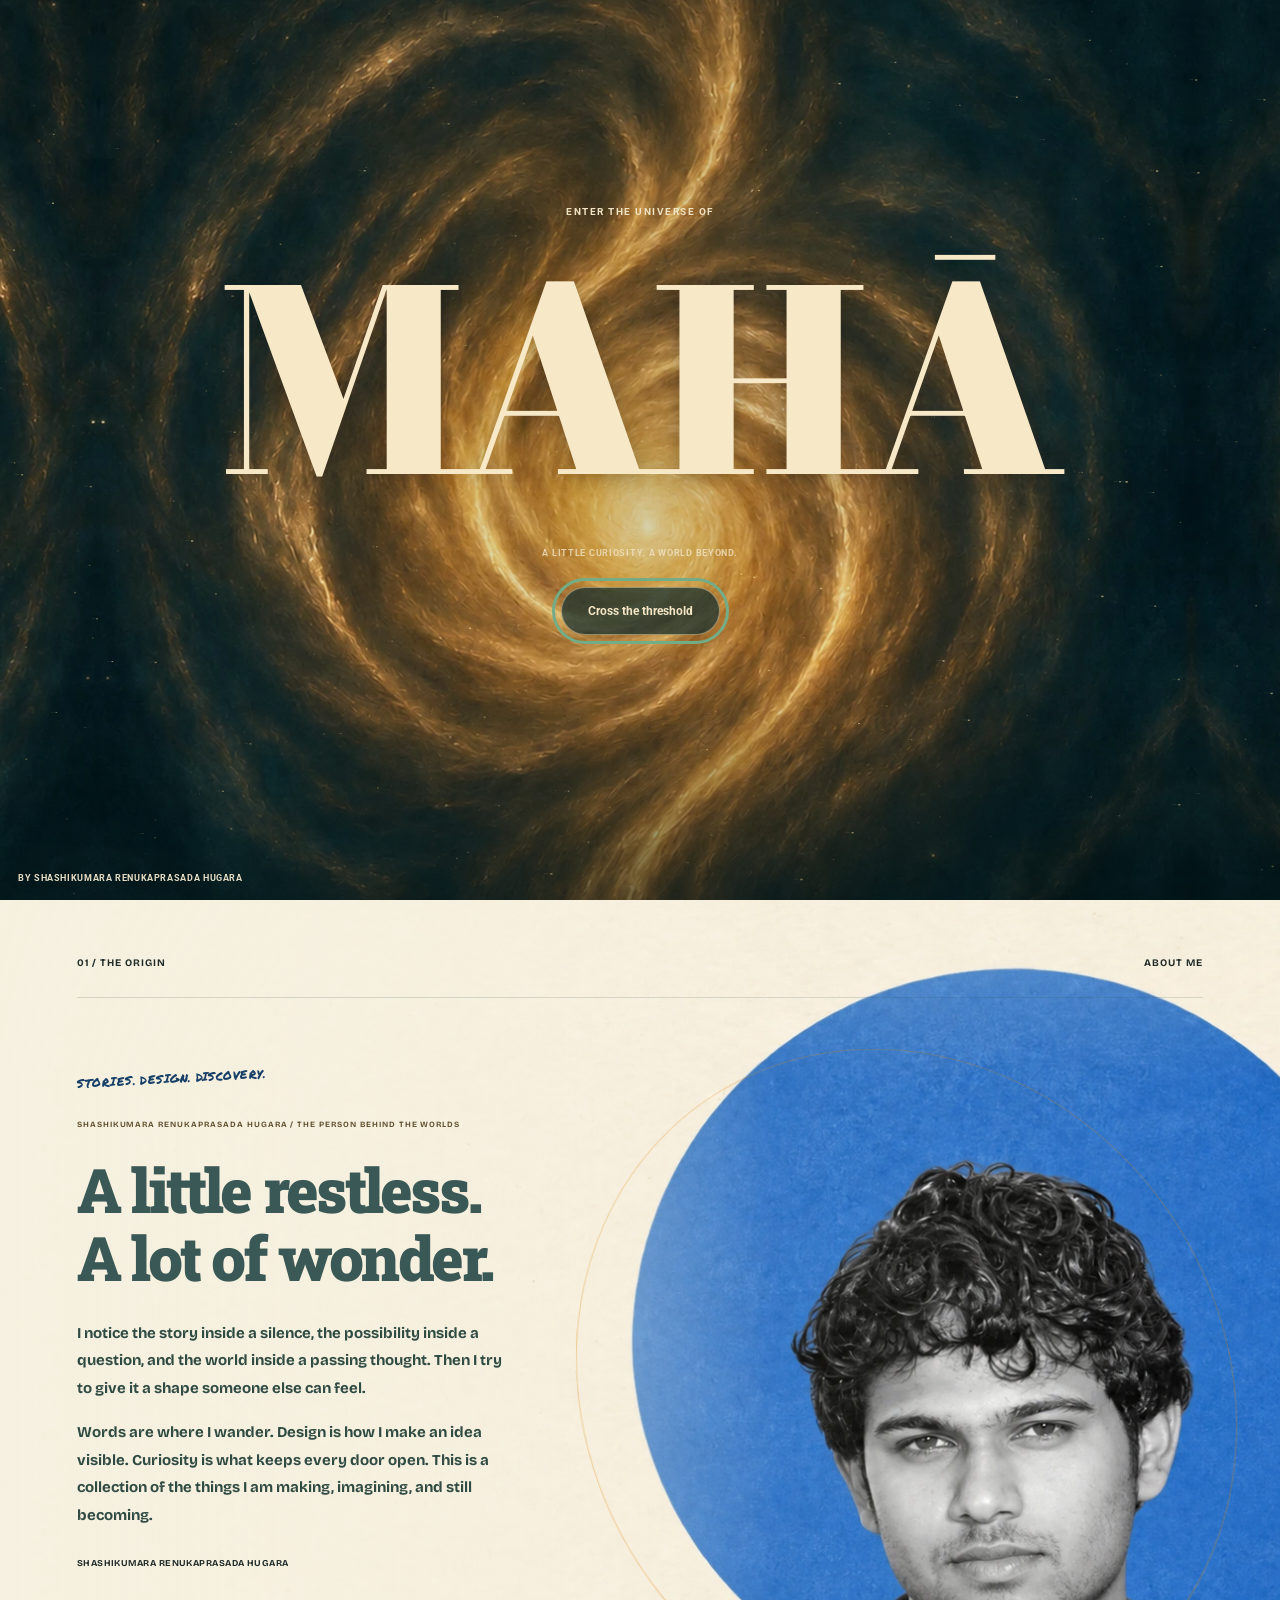
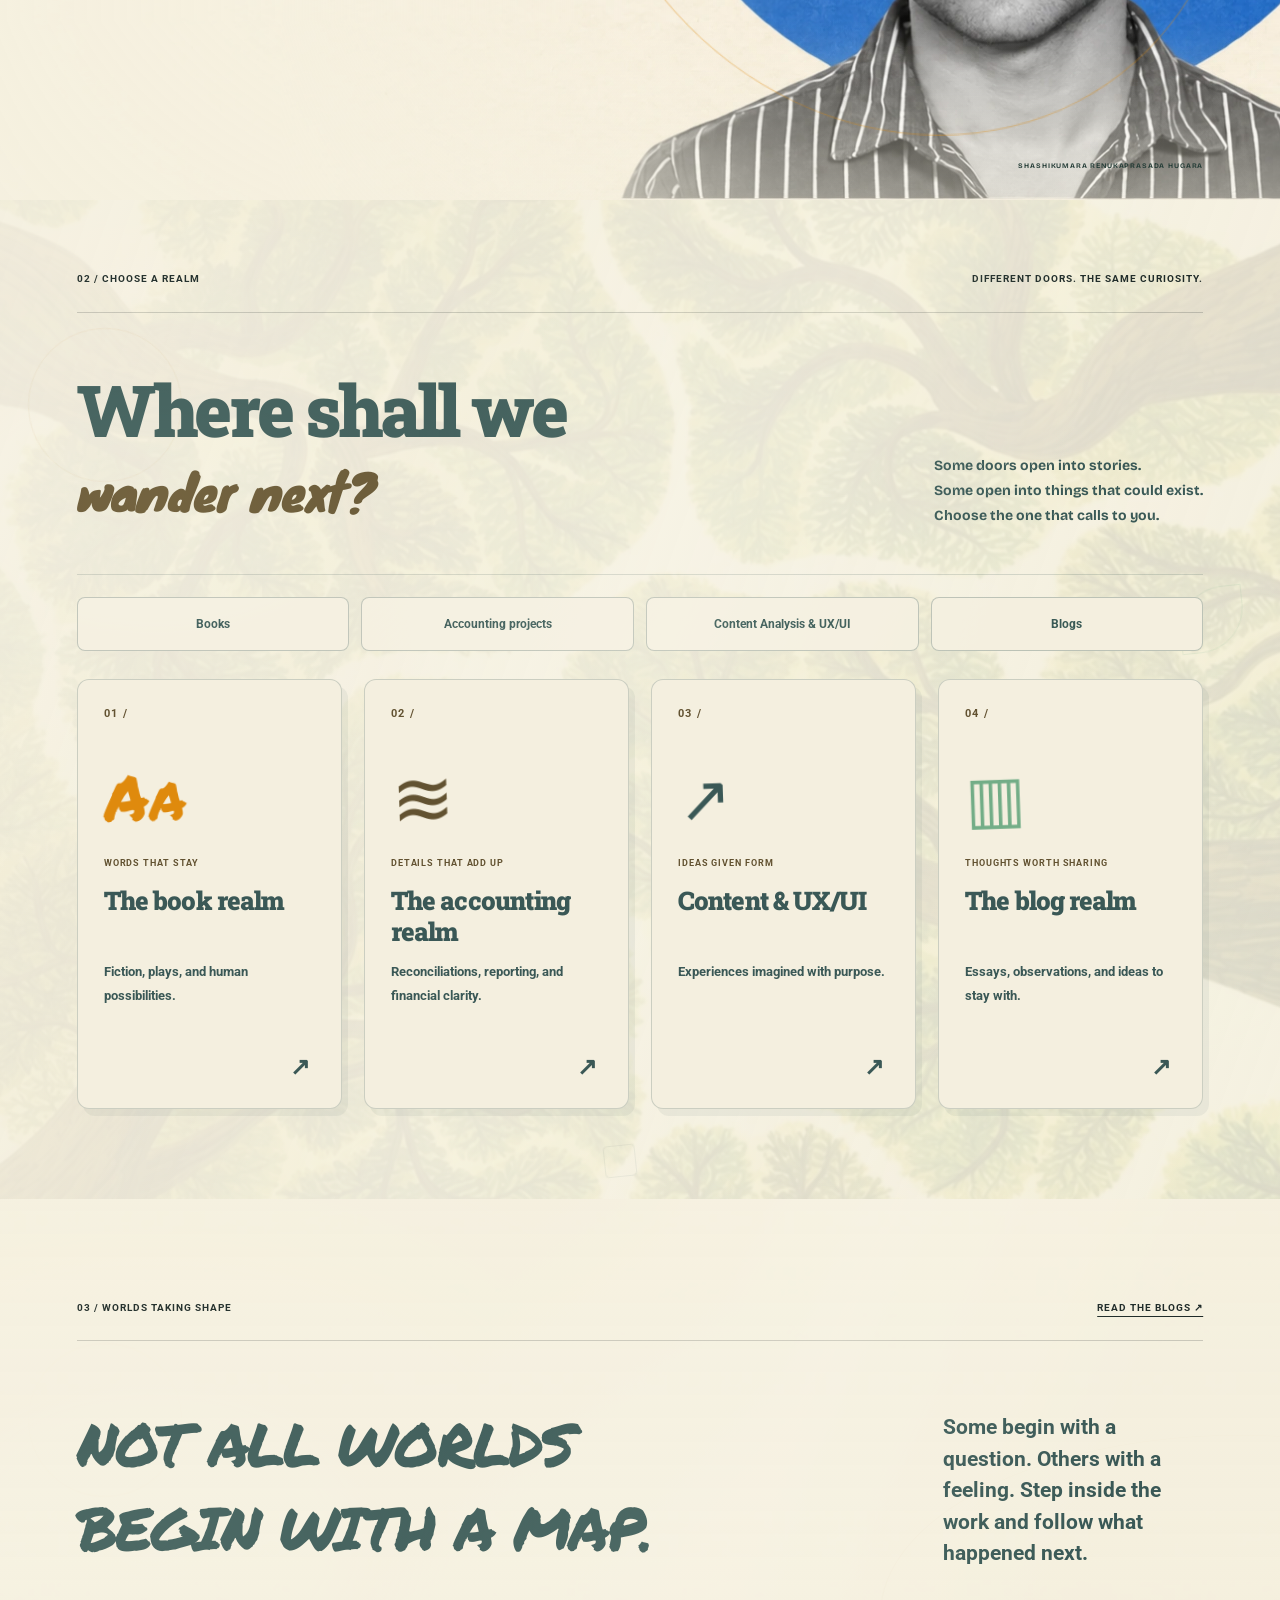
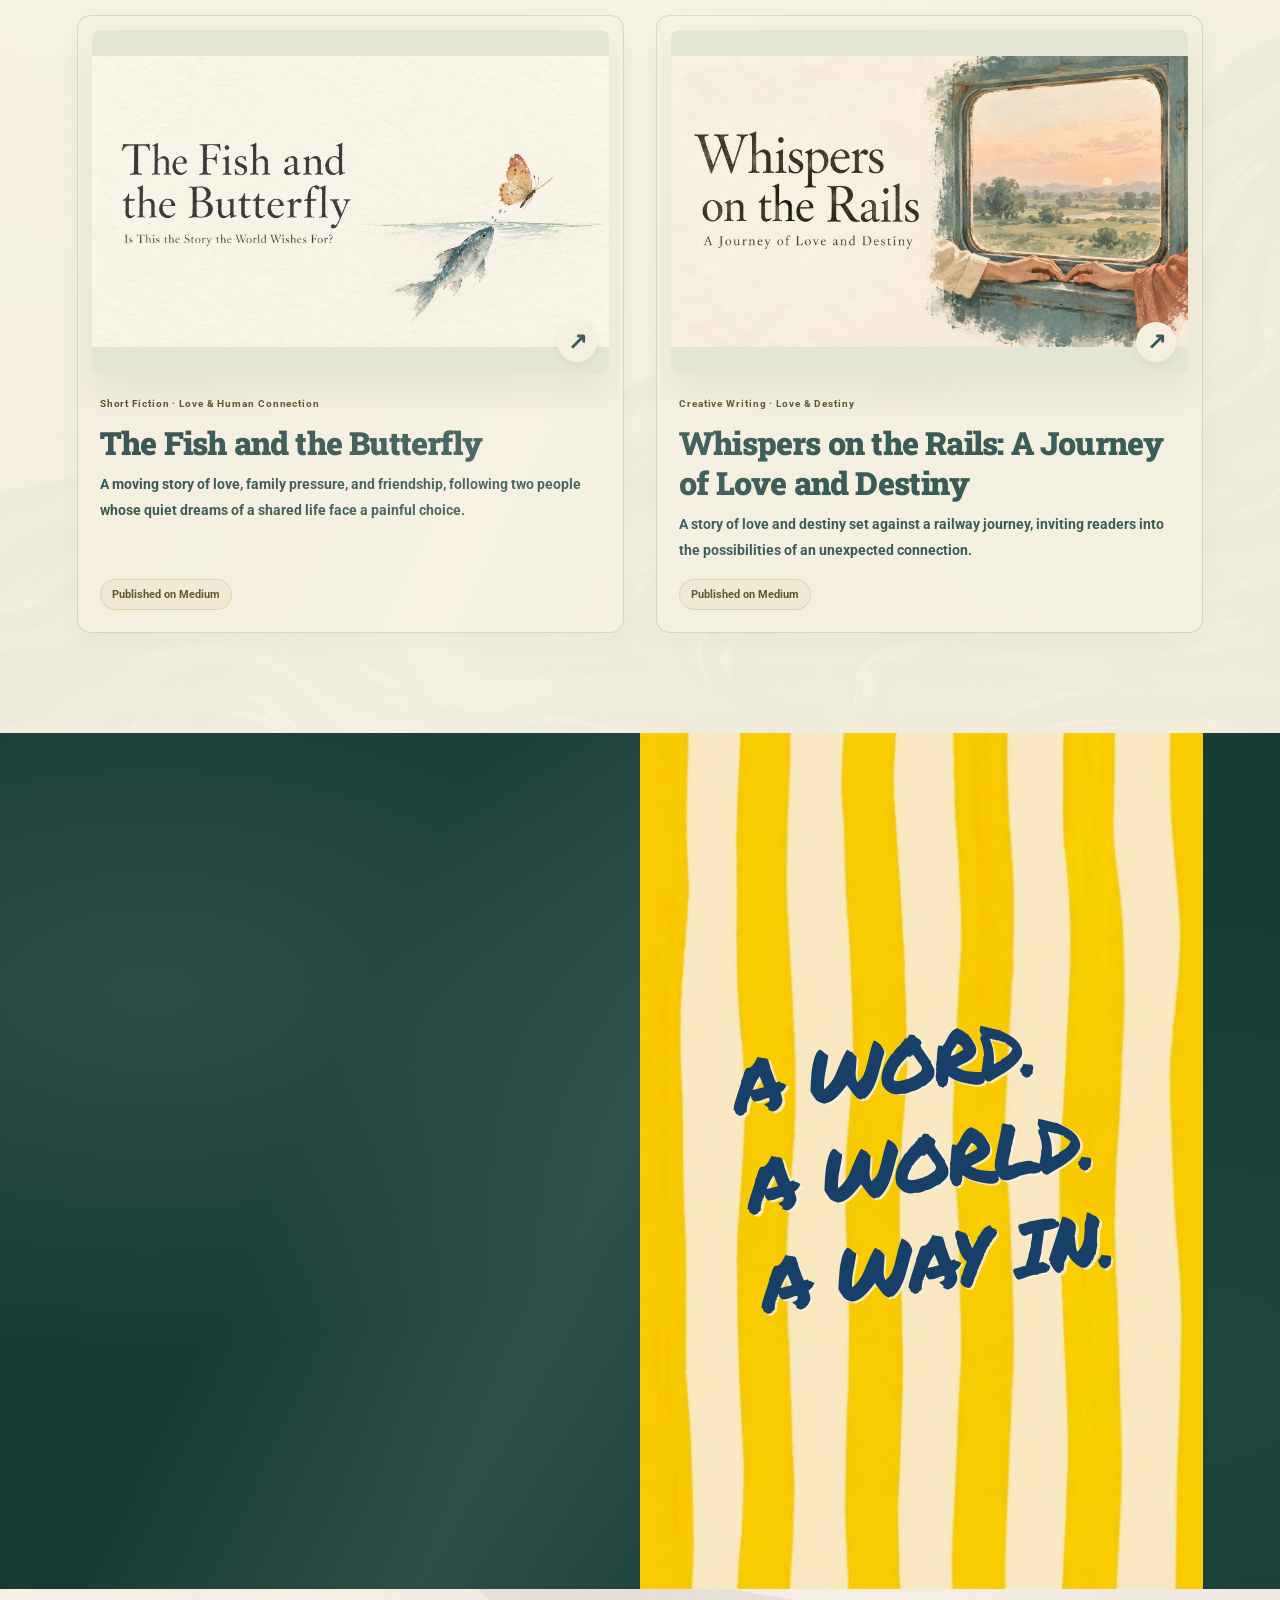
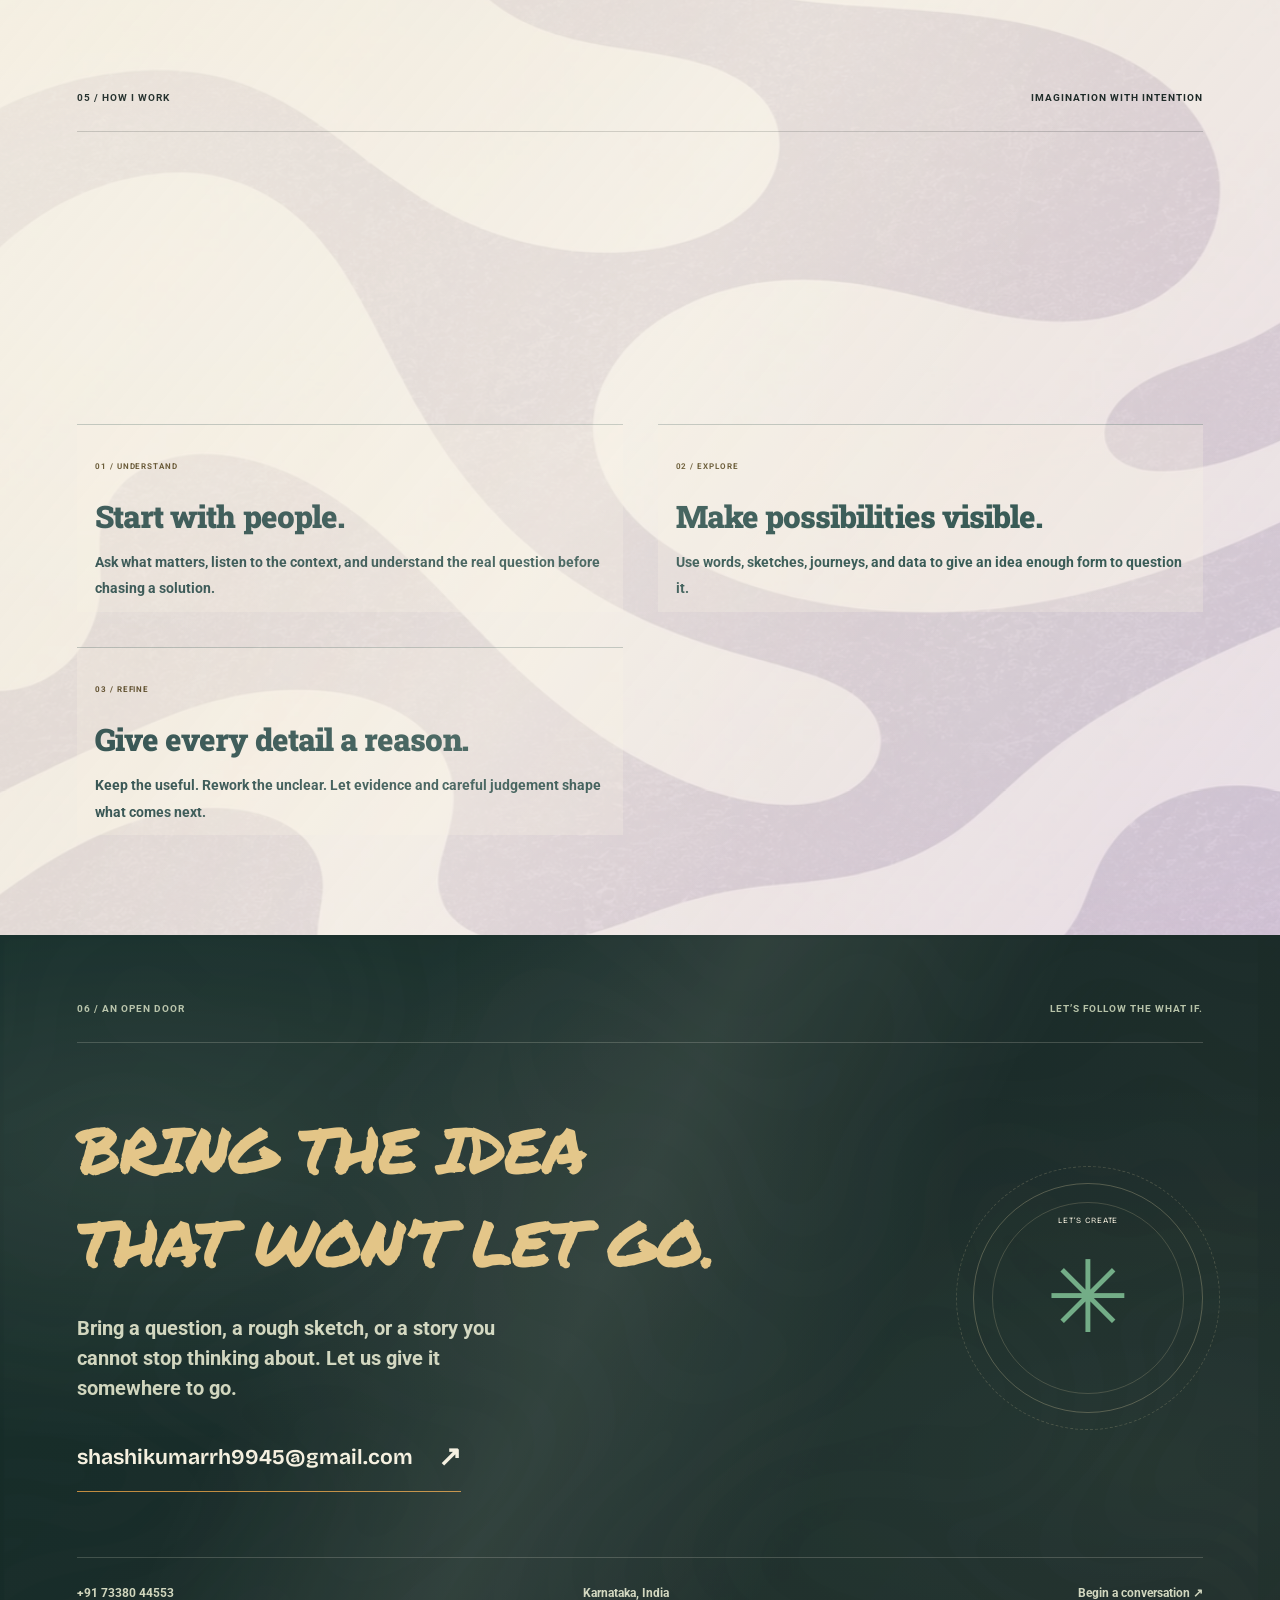
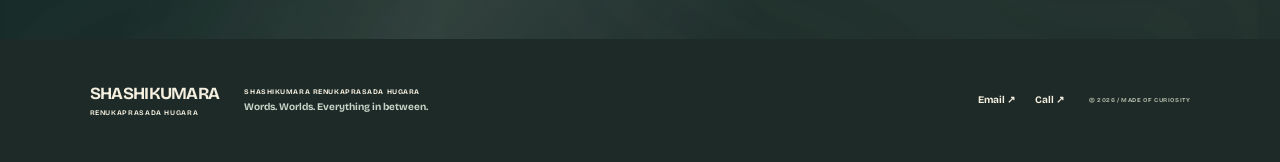
==== commit 864b9f69: "Add files via upload" ====
--- a/index.html
+++ b/index.html
@@ -1,9 +1,9 @@
-<!doctype html><html lang="en"><head><meta charset="utf-8"><meta name="viewport" content="width=device-width,initial-scale=1"><title>SHASHIKUMARA RENUKAPRASADA HUGARA</title><meta name="description" content="Writing, product design and data explorations by SHASHIKUMARA RENUKAPRASADA HUGARA. Explore projects, fiction and the thinking behind them."><meta name="theme-color" content="#12282b"><meta property="og:title" content="SHASHIKUMARA RENUKAPRASADA HUGARA"><meta property="og:description" content="Stories, considered experiences, and a curious perspective. Explore the work of SHASHIKUMARA RENUKAPRASADA HUGARA."><meta property="og:type" content="website"><link rel="icon" href="assets/mark.svg" type="image/svg+xml"><link rel="stylesheet" href="style.css?v=38"><link rel="stylesheet" href="revision.css?v=38"><link rel="stylesheet" href="immersive.css?v=38"><link rel="stylesheet" href="cinematic.css?v=38"><link rel="stylesheet" href="art-direction.css?v=38"><link rel="preload" href="assets/Knewave-Regular.ttf" as="font" type="font/ttf" crossorigin><script src="data.js?v=38" defer></script><script src="app.js?v=38" defer></script><script src="immersive.js?v=38" defer></script><script src="cinematic.js?v=38" defer></script><script src="art-direction.js?v=38" defer></script><script type="application/ld+json">{"@context":"https://schema.org","@type":"Person","name":"Shashikumara Renukaprasada Hugara","email":"shashikumarrh9945@gmail.com","telephone":"+917338044553","address":{"@type":"PostalAddress","addressRegion":"Karnataka","addressCountry":"IN"},"knowsAbout":["Writing","Product design","Data analytics"]}</script><link rel="stylesheet" href="drift.css?v=38"><script src="drift.js?v=38" defer></script><link rel="stylesheet" href="requested-type.css?v=38"><link rel="stylesheet" href="responsive.css?v=38"><link rel="stylesheet" href="entry.css?v=38"><script src="page-motion.js?v=38" defer></script><link rel="stylesheet" href="accounting.css?v=38"><link rel="stylesheet" href="final-polish.css?v=38"></head><body data-view="home">
-<section id="entrance" class="entry-screen" role="dialog" aria-modal="true" aria-labelledby="entrance-title"><div class="entry-art" data-image="entranceScene" aria-hidden="true"></div><div class="entry-shade" aria-hidden="true"></div><div class="entry-mist mist-left" aria-hidden="true"></div><div class="entry-mist mist-right" aria-hidden="true"></div><canvas id="sand-drift" aria-hidden="true"></canvas><div class="entry-copy"><p class="entry-eyebrow">ENTER THE UNIVERSE OF</p><div class="entry-title-stage"><h2 id="entrance-title">MAHĀ</h2></div><p class="entry-whisper">A LITTLE CURIOSITY. A WORLD BEYOND.</p><button id="enter-site" type="button">Cross the threshold</button></div><div class="entry-hud" hidden><button id="flight-skip" type="button">Skip entrance</button></div><div class="entry-footer"><span>BY SHASHIKUMARA RENUKAPRASADA HUGARA</span><button id="entrance-motion" type="button" aria-pressed="false">Pause motion</button></div></section><div class="journey-progress" aria-hidden="true"><i></i></div><a class="skip" href="#main">Skip to content</a>
+<!doctype html><html lang="en"><head><meta charset="utf-8"><meta name="viewport" content="width=device-width,initial-scale=1"><title>SHASHIKUMARA RENUKAPRASADA HUGARA</title><meta name="description" content="Writing, product design and data explorations by SHASHIKUMARA RENUKAPRASADA HUGARA. Explore projects, fiction and the thinking behind them."><meta name="theme-color" content="#12282b"><meta property="og:title" content="SHASHIKUMARA RENUKAPRASADA HUGARA"><meta property="og:description" content="Stories, considered experiences, and a curious perspective. Explore the work of SHASHIKUMARA RENUKAPRASADA HUGARA."><meta property="og:type" content="website"><link rel="icon" href="assets/mark.svg" type="image/svg+xml"><link rel="stylesheet" href="style.css?v=41"><link rel="stylesheet" href="revision.css?v=41"><link rel="stylesheet" href="immersive.css?v=41"><link rel="stylesheet" href="cinematic.css?v=41"><link rel="stylesheet" href="art-direction.css?v=41"><link rel="preload" href="assets/Knewave-Regular.ttf" as="font" type="font/ttf" crossorigin><script src="data.js?v=41" defer></script><script src="app.js?v=41" defer></script><script src="immersive.js?v=41" defer></script><script src="cinematic.js?v=41" defer></script><script src="art-direction.js?v=41" defer></script><script type="application/ld+json">{"@context":"https://schema.org","@type":"Person","name":"Shashikumara Renukaprasada Hugara","email":"shashikumarrh9945@gmail.com","telephone":"+917338044553","address":{"@type":"PostalAddress","addressRegion":"Karnataka","addressCountry":"IN"},"knowsAbout":["Writing","Product design","Data analytics"]}</script><link rel="stylesheet" href="drift.css?v=41"><script src="drift.js?v=41" defer></script><link rel="stylesheet" href="requested-type.css?v=41"><link rel="stylesheet" href="responsive.css?v=41"><link rel="stylesheet" href="entry.css?v=41"><script src="page-motion.js?v=41" defer></script><link rel="stylesheet" href="accounting.css?v=41"><link rel="stylesheet" href="final-polish.css?v=41"><link rel="stylesheet" href="depth-scenes.css?v=41"><script src="depth-scenes.js?v=41" defer></script></head><body data-view="home">
+<section id="entrance" class="entry-screen" role="dialog" aria-modal="true" aria-labelledby="entrance-title"><div class="entry-art" data-image="entranceScene" aria-hidden="true"></div><div class="entry-shade" aria-hidden="true"></div><div class="entry-mist mist-left" aria-hidden="true"></div><div class="entry-mist mist-right" aria-hidden="true"></div><canvas id="sand-drift" aria-hidden="true"></canvas><div class="entry-copy"><p class="entry-eyebrow">ENTER THE UNIVERSE OF</p><div class="entry-title-stage"><h2 id="entrance-title">MAHĀ</h2></div><p class="entry-whisper">A LITTLE CURIOSITY. A WORLD BEYOND.</p><button id="enter-site" type="button">Cross the threshold</button></div><div class="entry-hud" hidden><button id="flight-skip" type="button">Skip entrance</button></div><div class="entry-footer"><span>BY SHASHIKUMARA RENUKAPRASADA HUGARA</span></div></section><div class="journey-progress" aria-hidden="true"><i></i></div><a class="skip" href="#main">Skip to content</a>
 <header class="navigation"><a class="brand personal-brand" href="./" aria-label="Shashikumara home"><span>SHASHIKUMARA</span><span>RENUKAPRASADA HUGARA</span></a><nav aria-label="Main navigation"><a href="./#origin">The origin</a><a href="work.html">Universe of work <span aria-hidden="true">↗</span></a><a href="./#gallery">My approach</a></nav><a class="nav-contact" href="mailto:shashikumarrh9945@gmail.com">Let’s create <span aria-hidden="true">↗</span></a><button class="menu-toggle" aria-label="Open navigation" aria-expanded="false">☰</button></header>
 <main id="main">
 <div id="home-view">
-<section class="threshold personal-hero" aria-labelledby="hero-title"><div class="background-scene"><div class="background-layer hero-wave" data-image="waves" style="background-image:url(assets/blue-waves.webp)"></div><div class="background-layer hero-sun" data-image="sun" style="background-image:url(assets/blue-circle-transparent.webp)"></div><div class="hero-paper"></div><div class="sea-swell swell-a" aria-hidden="true"></div><div class="sea-swell swell-b" aria-hidden="true"></div><div class="sea-swell swell-c" aria-hidden="true"></div></div><div class="hero-topline"><span>THE CREATIVE PRACTICE OF</span><span>KARNATAKA, INDIA / OPEN TO POSSIBILITIES</span></div><div class="hero-title-wrap"><p class="eyebrow" data-text="heroEyebrow"></p><h1 id="hero-title"><span data-text="heroLine"></span><em data-text="heroItalic"></em></h1><p class="hero-note" data-text="heroNote"></p><div class="hero-actions"><a class="button" href="work.html">Explore my work <span aria-hidden="true">↗</span></a><a class="hero-about" href="#origin">The person behind it →</a></div></div><div class="hero-margin-note">WORDS. WORLDS.<br>EVERYTHING IN BETWEEN.</div><div class="hero-bottom"><p>A PERSONAL SPACE FOR IDEAS WITH PURPOSE.</p><button id="motion" aria-pressed="false">Pause motion Ⅱ</button><span>SCROLL TO DISCOVER ↓</span></div></section>
+<section class="threshold personal-hero" aria-labelledby="hero-title"><div class="background-scene"><div class="background-layer hero-wave" data-image="waves" style="background-image:url(assets/blue-waves.webp)"></div><div class="background-layer hero-sun" data-image="sun" style="background-image:url(assets/blue-circle-transparent.webp)"></div><div class="hero-paper"></div><div class="sea-swell swell-a" aria-hidden="true"></div><div class="sea-swell swell-b" aria-hidden="true"></div><div class="sea-swell swell-c" aria-hidden="true"></div></div><div class="hero-topline"><span>THE CREATIVE PRACTICE OF</span><span>KARNATAKA, INDIA / OPEN TO POSSIBILITIES</span></div><div class="hero-title-wrap"><p class="eyebrow" data-text="heroEyebrow"></p><h1 id="hero-title"><span data-text="heroLine"></span><em data-text="heroItalic"></em></h1><p class="hero-note" data-text="heroNote"></p><div class="hero-actions"><a class="button" href="work.html">Explore my work <span aria-hidden="true">↗</span></a><a class="hero-about" href="#origin">The person behind it →</a></div></div><div class="hero-margin-note">WORDS. WORLDS.<br>EVERYTHING IN BETWEEN.</div><div class="hero-bottom"><p>A PERSONAL SPACE FOR IDEAS WITH PURPOSE.</p><span>SCROLL TO DISCOVER ↓</span></div></section>
 <div id="sections">
 <section id="origin" class="origin section" data-section="origin"><div class="section-label"><span>01 / THE ORIGIN</span><span>ABOUT ME</span></div><div class="origin-grid"><figure class="portrait-composition reveal"><div class="portrait-disc"></div><div class="portrait-dream" aria-hidden="true"></div><div class="portrait-gloss" aria-hidden="true"></div><div class="portrait-prism" aria-hidden="true"></div><div class="portrait-aura" aria-hidden="true"></div><div class="portrait-screen-shade" aria-hidden="true"></div><div class="portrait-screen-glow" aria-hidden="true"></div><span class="portrait-coordinate" aria-hidden="true">STILL CURIOUS.<br>ALWAYS BECOMING.</span><div class="portrait-orbit orbit-a" aria-hidden="true"></div><div class="portrait-orbit orbit-b" aria-hidden="true"></div><span class="portrait-satellite satellite-a" aria-hidden="true">✳</span><picture class="portrait-responsive"><img data-image="portrait" src="assets/about-preview.webp" alt="Portrait of SHASHIKUMARA RENUKAPRASADA HUGARA" width="1733" height="907" loading="lazy"></picture><figcaption>SHASHIKUMARA RENUKAPRASADA HUGARA</figcaption></figure><div class="origin-copy reveal"><span class="origin-side-note" aria-hidden="true">STORIES. DESIGN. DISCOVERY.</span><p class="tiny">SHASHIKUMARA RENUKAPRASADA HUGARA / THE PERSON BEHIND THE WORLDS</p><h2 data-text="originTitle">One person.<br>Many possible worlds.</h2><p data-text="originBody"></p><p data-text="originSecond"></p><div class="signature">SHASHIKUMARA RENUKAPRASADA HUGARA</div></div></div></section>
 <section id="portals" class="portals section" data-section="portals"><div class="scene-motes" aria-hidden="true"><i></i><i></i><i></i></div><div class="background-layer portal-scenery" data-image="categoryCanopy" style="background-image:url(assets/canopy-final.webp)" aria-hidden="true"></div><div class="section-label"><span>02 / CHOOSE A REALM</span><span>DIFFERENT DOORS. THE SAME CURIOSITY.</span></div><div class="portals-intro reveal"><h2>Where shall we<br><em>wander next?</em></h2><p>Some doors open into stories.<br>Some open into things that could exist.<br>Choose the one that calls to you.</p></div><nav class="accounting-breadcrumb category-navigation" aria-label="Project categories"><a href="books.html">Books</a><a href="accounting.html">Accounting projects</a><a href="content-analysis.html">Content Analysis & UX/UI</a><a href="blogs.html">Blogs</a></nav><div class="portal-grid"><a class="portal portal-words reveal" href="books.html"><span class="portal-no">01 /</span><span class="portal-glyph" aria-hidden="true">Aa</span><div><small>WORDS THAT STAY</small><h3>The book realm</h3><p>Fiction, plays, and human possibilities.</p></div><span class="portal-arrow" aria-hidden="true">↗</span></a><a class="portal portal-accounting reveal" href="accounting.html"><span class="portal-no">02 /</span><span class="portal-glyph" aria-hidden="true">≋</span><div><small>DETAILS THAT ADD UP</small><h3>The accounting realm</h3><p>Reconciliations, reporting, and financial clarity.</p></div><span class="portal-arrow" aria-hidden="true">↗</span></a><a class="portal portal-products reveal" href="content-analysis.html"><span class="portal-no">03 /</span><span class="portal-glyph" aria-hidden="true">↗</span><div><small>IDEAS GIVEN FORM</small><h3>Content & UX/UI</h3><p>Experiences imagined with purpose.</p></div><span class="portal-arrow" aria-hidden="true">↗</span></a><a class="portal portal-data reveal" href="blogs.html"><span class="portal-no">04 /</span><span class="portal-glyph" aria-hidden="true">▥</span><div><small>THOUGHTS WORTH SHARING</small><h3>The blog realm</h3><p>Essays, observations, and ideas to stay with.</p></div><span class="portal-arrow" aria-hidden="true">↗</span></a></div></section>
--- a/depth-scenes.css
+++ b/depth-scenes.css
@@ -0,0 +1,6 @@
+/* Gentle, single reveals. No additional photo layers or travelling disk. */
+html:not(.owner-edit-session) .studio-launch,html:not(.owner-edit-session) #studio-open,html:not(.owner-edit-session) #category-edit-open,html:not(.owner-edit-session) #accounting-edit-open,html:not(.owner-edit-session) #studio{display:none!important}
+.origin .portrait-composition{translate:none!important;transform:none!important;animation:none!important}
+.origin .portrait-composition img{translate:none!important;transform:none!important;animation:none!important}
+.origin .portrait-dream,.origin .portrait-prism,.origin .portrait-aura,.origin .portrait-orbit,.origin .portrait-satellite,.origin .portrait-gloss,.origin .portrait-screen-glow{display:none!important}
+.personal-hero .hero-sun{animation:none!important;transform:none!important;translate:none!important}
